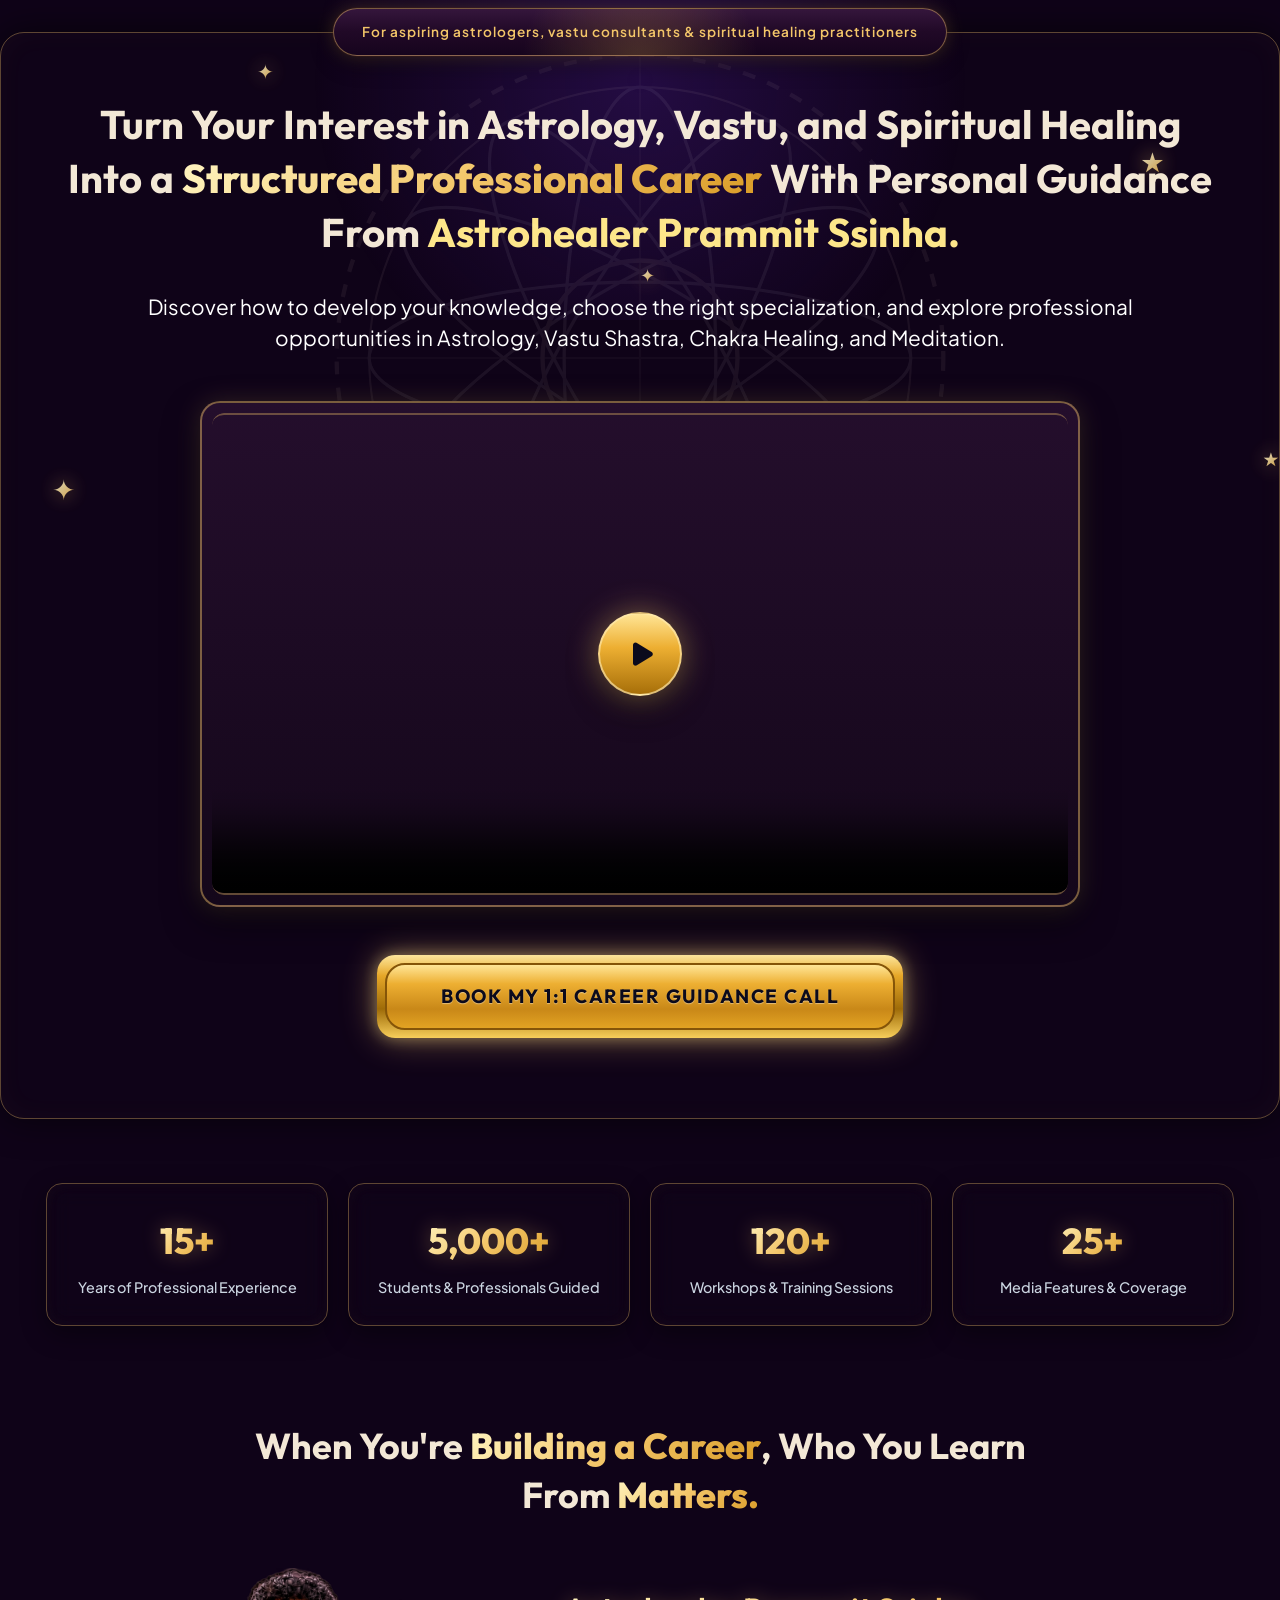
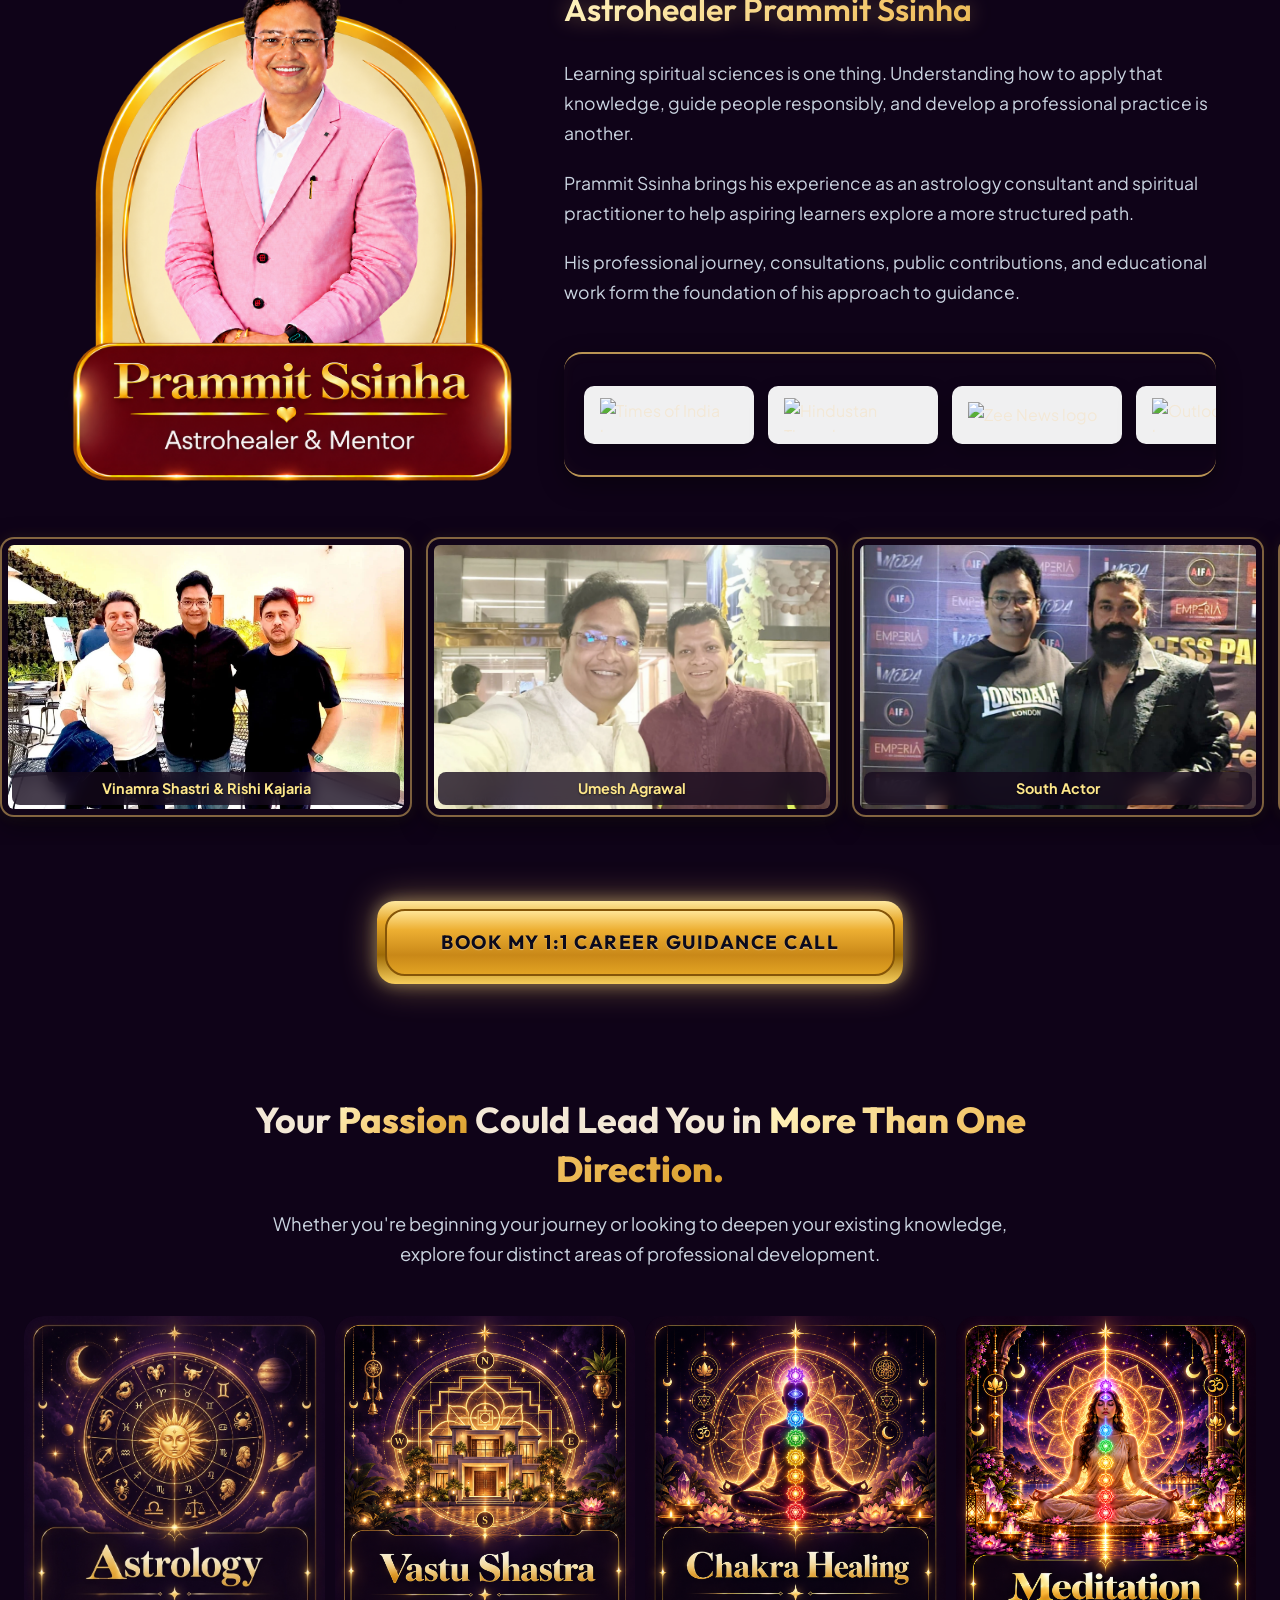
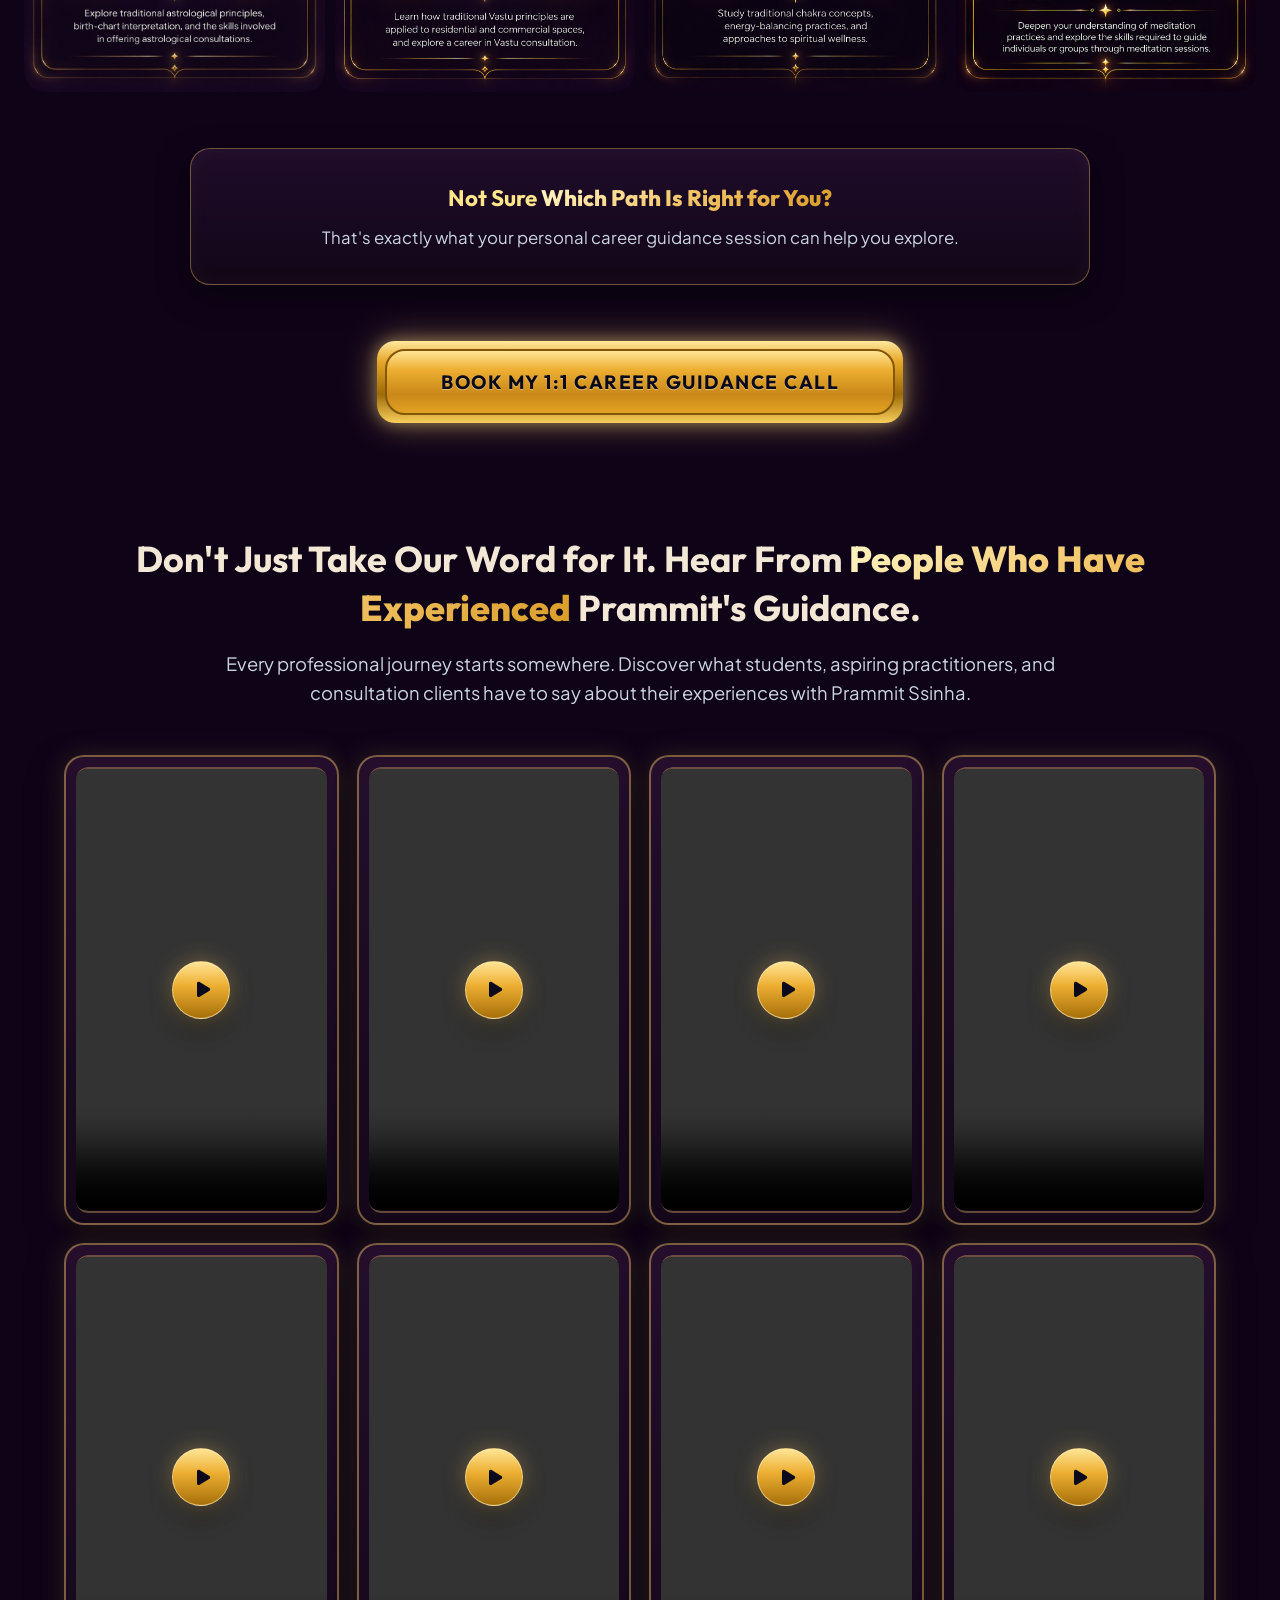
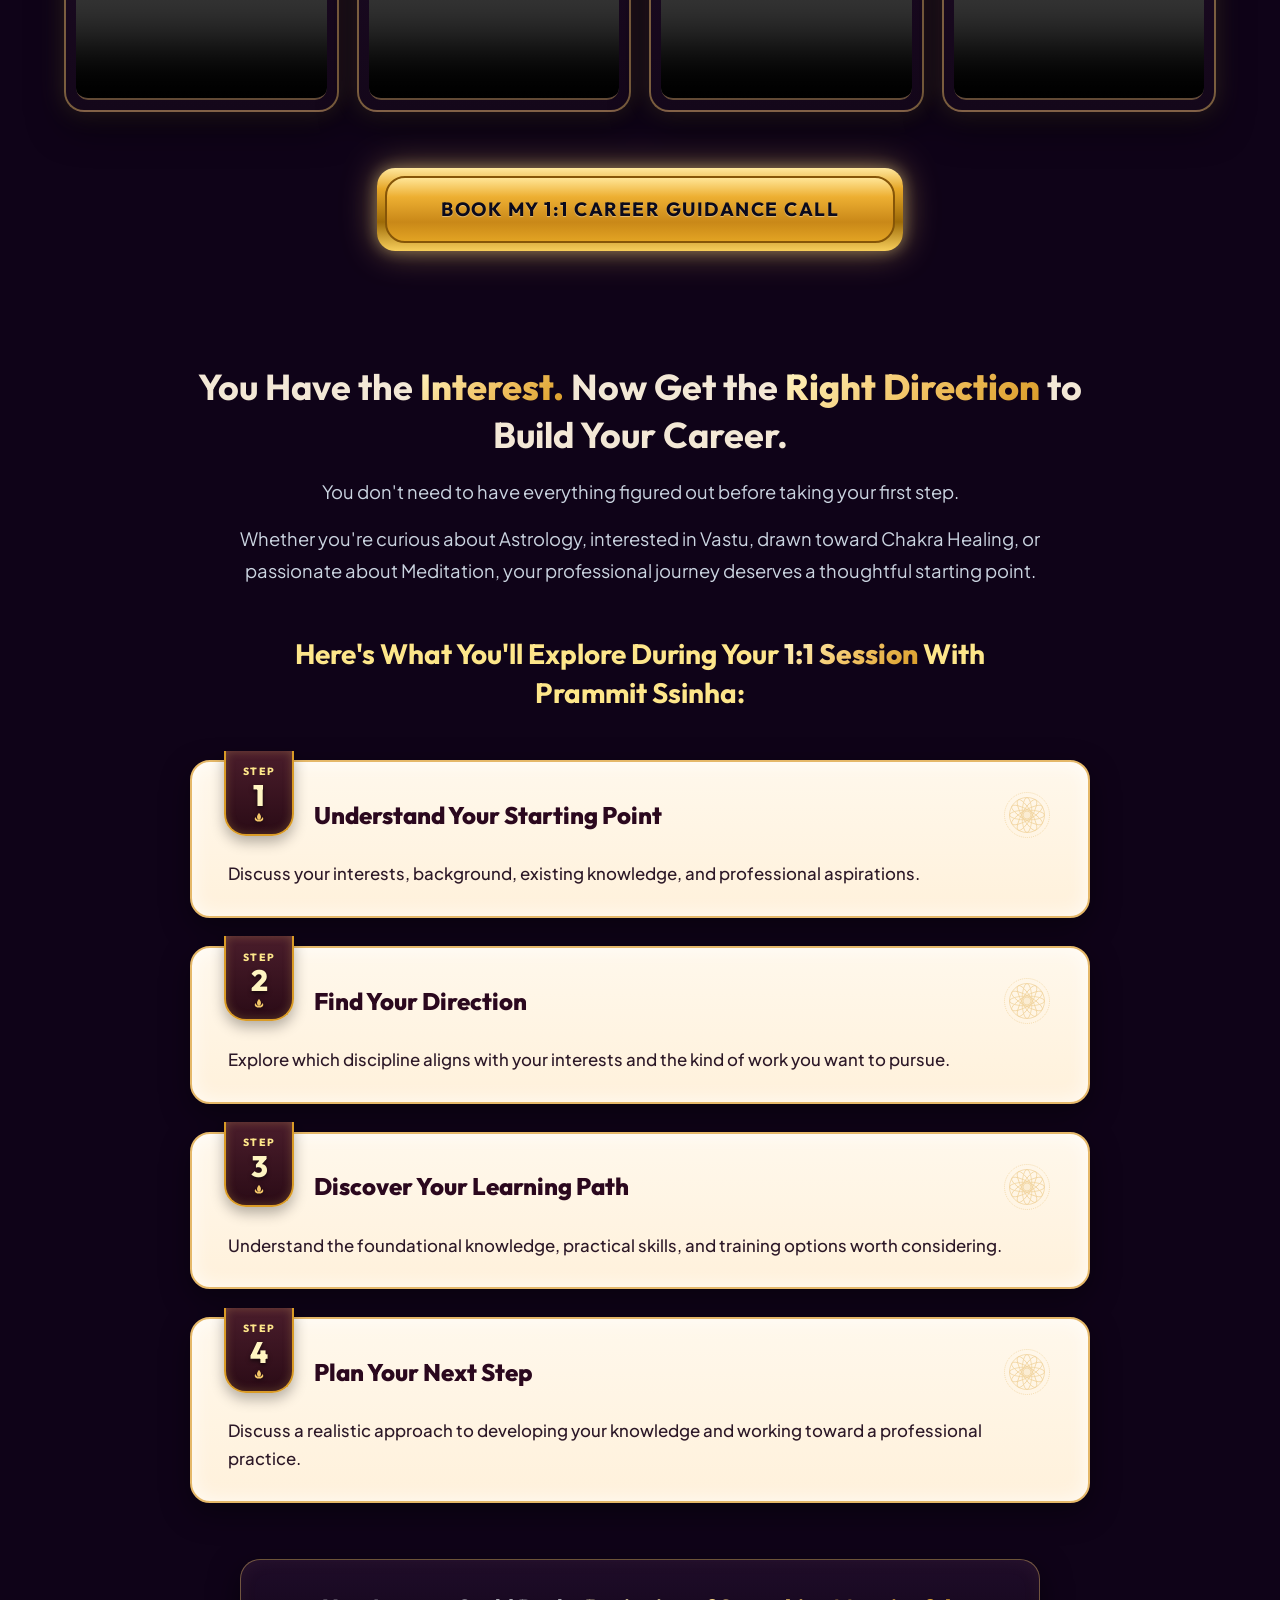
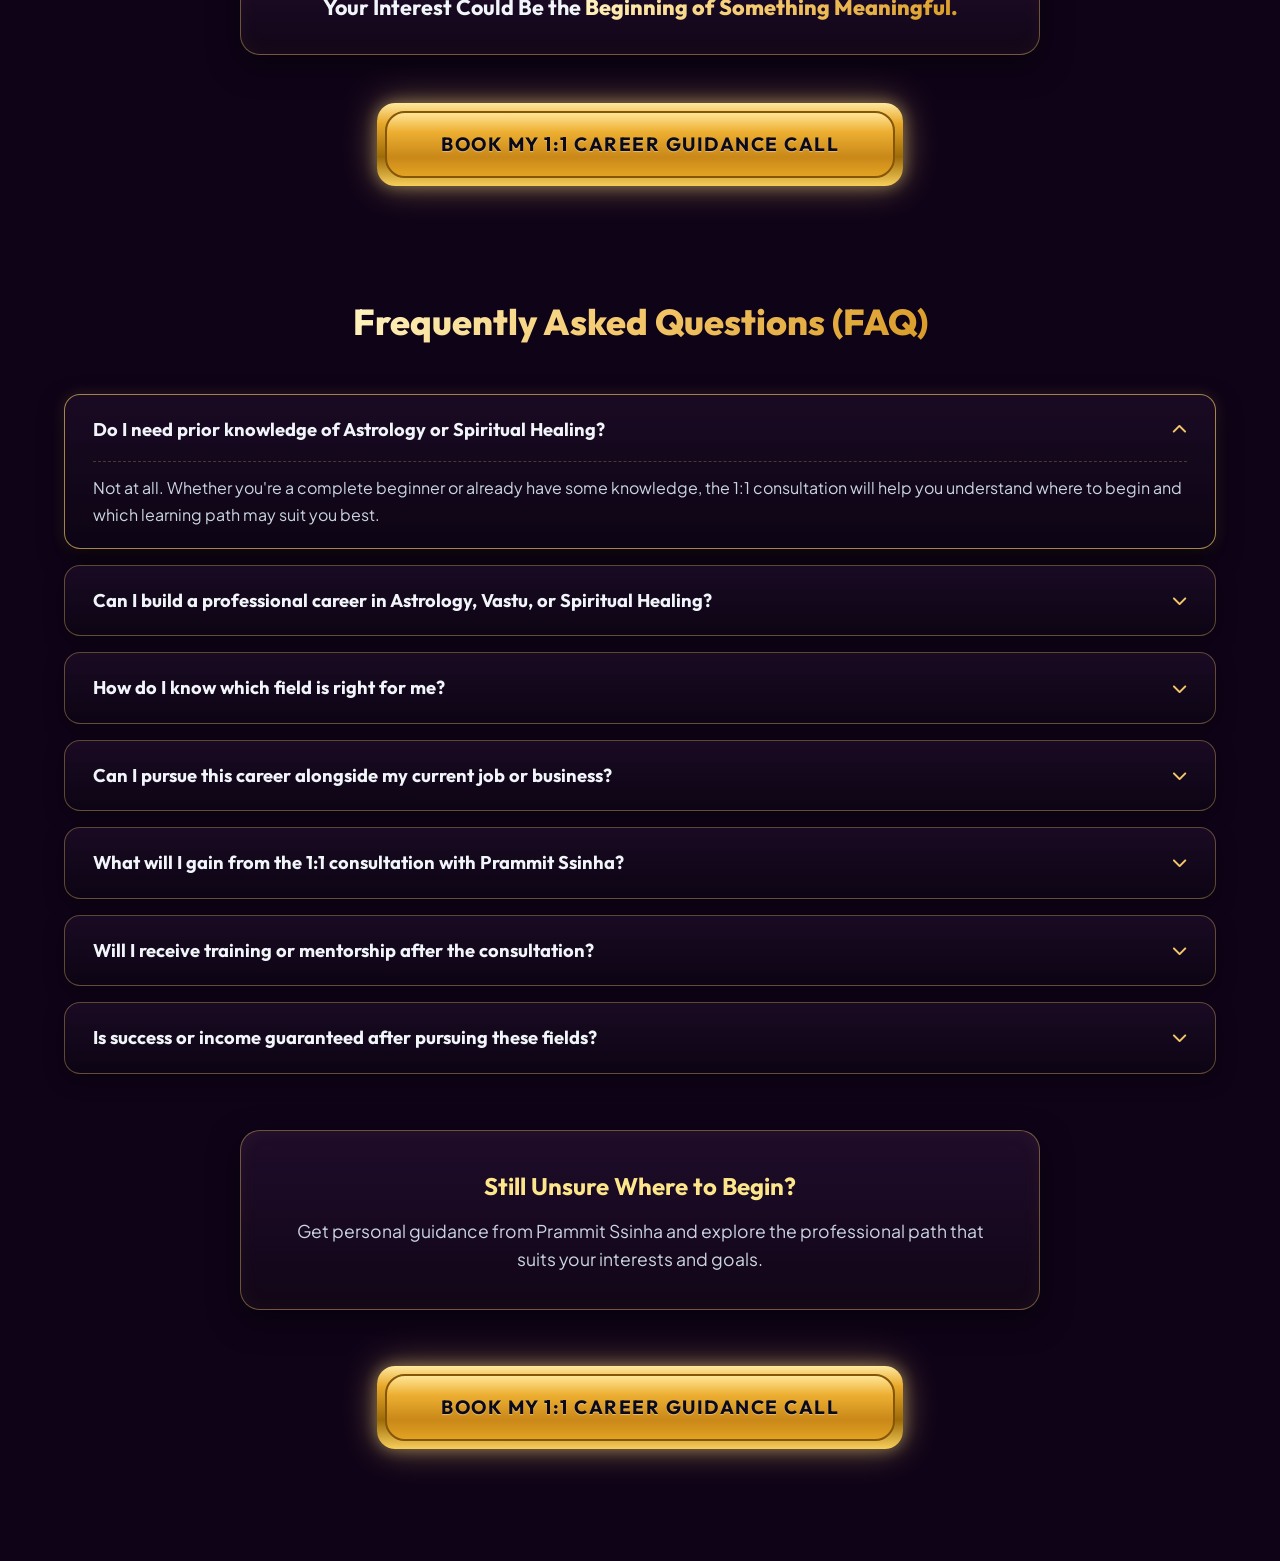
==== index.html @ d64d2291 "Update Facebook Pixel ID in index.html" ====
<!DOCTYPE html>
<html lang="en">
<head>
    <meta charset="UTF-8">
    <meta name="viewport" content="width=device-width, initial-scale=1.0">
    <title>Astrohealer Prammit Ssinha | Hero</title>
    
    <!-- Google Fonts -->
    <link rel="preconnect" href="https://fonts.googleapis.com">
    <link rel="preconnect" href="https://fonts.gstatic.com" crossorigin>
    <link href="https://fonts.googleapis.com/css2?family=Cinzel:wght@700;800;900&family=Outfit:wght@500;600;700;800&family=Plus+Jakarta+Sans:wght@300;400;500;600;700&display=swap" rel="stylesheet">
    
    <!-- FontAwesome Icons -->
    <link rel="stylesheet" href="https://cdnjs.cloudflare.com/ajax/libs/font-awesome/6.4.0/css/all.min.css">
    
    <!-- Custom CSS -->
    <link rel="stylesheet" href="style.css">

    <!-- Meta Pixel Code -->
    <script>
        !function(f,b,e,v,n,t,s)
        {if(f.fbq)return;n=f.fbq=function(){n.callMethod?
        n.callMethod.apply(n,arguments):n.queue.push(arguments)};
        if(!f._fbq)f._fbq=n;n.push=n;n.loaded=!0;n.version='2.0';
        n.queue=[];t=b.createElement(e);t.async=!0;
        t.src=v;s=b.getElementsByTagName(e)[0];
        s.parentNode.insertBefore(t,s)}(window, document,'script',
        'https://connect.facebook.net/en_US/fbevents.js');
        fbq('init', '2854123294974542');
        fbq('track', 'PageView');
    </script>
    <noscript><img height="1" width="1" style="display:none"
    src="https://www.facebook.com/tr?id=2854123294974542&ev=PageView&noscript=1"
    /></noscript>
    <!-- End Meta Pixel Code -->
</head>
<body>

    <!-- Ambient Background Glow -->
    <div class="ambient-glow"></div>

    <!-- MAIN CONTENT AREA -->
    <main class="main-content">

        <!-- SECTION 1 — HERO -->
        <section class="hero-section">
            
            <div class="wishful-chakra-bg"></div>
            <div class="sparkle sp-1">✦</div>
            <div class="sparkle sp-2">★</div>
            <div class="sparkle sp-3">✦</div>
       
            <div class="sparkle sp-5">✦</div>
            <div class="sparkle sp-6">★</div>

            <!-- Target Audience Header -->
            <p class="target-badge">
                For aspiring astrologers, vastu consultants & spiritual healing practitioners
            </p>

            <!-- Main Headline -->
            <h1 class="main-headline">
                Turn Your Interest in Astrology, Vastu, and Spiritual Healing Into a <span class="highlight-gold">Structured Professional Career</span> With Personal Guidance From <span class="highlight-mentor-bg">Astrohealer Prammit Ssinha.</span>
            </h1>

            <!-- Description -->
            <p class="hero-description">
                Discover how to develop your knowledge, choose the right specialization, and explore professional opportunities in Astrology, Vastu Shastra, Chakra Healing, and Meditation.
            </p>

            <!-- VSL Video -->
            <div class="vsl-container">
                <div class="vsl-card">
                    <div class="vsl-iframe-wrapper">
                        <video class="vsl-iframe" src="https://video.gumlet.io/6accb1b09fa058877e8c9e89/6accbf399fa058877e8d03ad/main.mp4" poster="https://video.gumlet.io/6accb1b09fa058877e8c9e89/6accbf399fa058877e8d03ad/thumbnail-1-0.png" title="Astrohealer Prammit Ssinha - Career Guidance VSL" controls playsinline preload="metadata"></video>
                        <button class="vsl-overlay-play" type="button" aria-label="Play video">
                            <i class="fa-solid fa-play" aria-hidden="true"></i>
                        </button>
                    </div>
                </div>
            </div>

            <!-- CTA -->
            <div class="cta-wrapper">
                <a href="https://cal.hashboard.in/r/astrohealerprammit/1-1-call-with-prammit" class="cta-button">
                   
                    <div class="cta-inner">
                        <span class="cta-text">BOOK MY 1:1 CAREER GUIDANCE CALL</span>
                    </div>
                </a>
            </div>

          

        </section>

        <!-- Credibility Strip -->
        <div class="credibility-strip">
            <div class="credibility-grid">
                <div class="credibility-card">
                    <p class="credibility-number">15+</p>
                    <p class="credibility-text">Years of Professional Experience</p>
                </div>
                <div class="credibility-card">
                    <p class="credibility-number">5,000+</p>
                    <p class="credibility-text">Students & Professionals Guided</p>
                </div>
                <div class="credibility-card">
                    <p class="credibility-number">120+</p>
                    <p class="credibility-text">Workshops & Training Sessions</p>
                </div>
                <div class="credibility-card">
                    <p class="credibility-number">25+</p>
                    <p class="credibility-text">Media Features & Coverage</p>
                </div>
            </div>
        </div>

        <!-- SECTION 2 — WHY LEARN FROM PRAMMIT SINHA? -->
        <section class="section-two">
            
            <!-- Main Headline -->
            <h2 class="section-headline">
                When You're <span class="highlight-gold">Building a Career</span>, Who You Learn From <span class="highlight-gold">Matters.</span>
            </h2>

            <!-- Profile Image & Intro Split Layout -->
            <div class="profile-split-container">
                <div class="profile-img-col">
                    <img src="coach.png" alt="Astrohealer Prammit Ssinha" class="profile-img">
                </div>
                <div class="profile-text-col">
                    <!-- Subheadline -->
                    <h3 class="section-subheadline">
                        Astrohealer Prammit Ssinha
                    </h3>

                    <!-- Introductory Paragraphs -->
                    <div class="intro-content">
                        <p>Learning spiritual sciences is one thing. Understanding how to apply that knowledge, guide people responsibly, and develop a professional practice is another.</p>
                        <p>Prammit Ssinha brings his experience as an astrology consultant and spiritual practitioner to help aspiring learners explore a more structured path.</p>
                        <p>His professional journey, consultations, public contributions, and educational work form the foundation of his approach to guidance.</p>
                    </div>

                    <!-- Logo Marquee Box Below Intro Content -->
                    <div class="logo-marquee-container">
                        <div class="logo-marquee-track">
                            <span class="marquee-item">
                                <img src="https://commons.wikimedia.org/wiki/Special:FilePath/The%20times%20of%20india.svg" alt="Times of India logo" class="marquee-logo">
                            </span>
                            <span class="marquee-item">
                                <img src="https://commons.wikimedia.org/wiki/Special:FilePath/Hindustan%20Times%20logo.svg" alt="Hindustan Times logo" class="marquee-logo">
                            </span>
                            <span class="marquee-item">
                                <img src="https://commons.wikimedia.org/wiki/Special:FilePath/Zee%20News%202025.svg" alt="Zee News logo" class="marquee-logo">
                            </span>
                            <span class="marquee-item">
                                <img src="https://img-2.outlookindia.com/outlookindia/outlook-img/outlook.webp" alt="Outlook India logo" class="marquee-logo">
                            </span>
                            <span class="marquee-item">
                                <img src="https://commons.wikimedia.org/wiki/Special:FilePath/The%20Hindu%20logo.svg" alt="The Hindu logo" class="marquee-logo">
                            </span>
                            <span class="marquee-item">
                                <img src="https://commons.wikimedia.org/wiki/Special:FilePath/The%20Indian%20Express%20logo.svg" alt="The Indian Express logo" class="marquee-logo">
                            </span>
                            <!-- Duplicated for seamless loop -->
                            <span class="marquee-item">
                                <img src="https://commons.wikimedia.org/wiki/Special:FilePath/The%20times%20of%20india.svg" alt="Times of India logo" class="marquee-logo">
                            </span>
                            <span class="marquee-item">
                                <img src="https://commons.wikimedia.org/wiki/Special:FilePath/Hindustan%20Times%20logo.svg" alt="Hindustan Times logo" class="marquee-logo">
                            </span>
                            <span class="marquee-item">
                                <img src="https://commons.wikimedia.org/wiki/Special:FilePath/Zee%20News%202025.svg" alt="Zee News logo" class="marquee-logo">
                            </span>
                            <span class="marquee-item">
                                <img src="https://img-2.outlookindia.com/outlookindia/outlook-img/outlook.webp" alt="Outlook India logo" class="marquee-logo">
                            </span>
                            <span class="marquee-item">
                                <img src="https://commons.wikimedia.org/wiki/Special:FilePath/The%20Hindu%20logo.svg" alt="The Hindu logo" class="marquee-logo">
                            </span>
                            <span class="marquee-item">
                                <img src="https://commons.wikimedia.org/wiki/Special:FilePath/The%20Indian%20Express%20logo.svg" alt="The Indian Express logo" class="marquee-logo">
                            </span>
                        </div>
                    </div>
                </div>
            </div>

            <!-- Full Width Image Marquee Below Profile Split Container -->
            <div class="media-image-marquee-container">
                <div class="media-image-marquee-track">
                    <figure class="marquee-testimonial-card">
                        <img src="testimonial/vinamrashastriandrishikajaria.webp" alt="Vinamra Shastri and Rishi Kajaria testimonial" class="marquee-media-img">
                        <figcaption>Vinamra Shastri &amp; Rishi Kajaria</figcaption>
                    </figure>
                    <figure class="marquee-testimonial-card">
                        <img src="testimonial/umeshagrawal%28haldiram%29.webp" alt="Umesh Agrawal testimonial" class="marquee-media-img">
                        <figcaption>Umesh Agrawal</figcaption>
                    </figure>
                    <figure class="marquee-testimonial-card">
                        <img src="testimonial/southactor.webp" alt="South actor testimonial" class="marquee-media-img">
                        <figcaption>South Actor</figcaption>
                    </figure>
                    <figure class="marquee-testimonial-card">
                        <img src="testimonial/sanjeevkumarbijli%28pvrowner%29.webp" alt="Sanjeev Kumar Bijli testimonial" class="marquee-media-img">
                        <figcaption>Sanjeev Kumar Bijli</figcaption>
                    </figure>
                    <figure class="marquee-testimonial-card">
                        <img src="testimonial/rubaljain%28safeexpresslogistics%29.webp" alt="Rubal Jain testimonial" class="marquee-media-img">
                        <figcaption>Rubal Jain</figcaption>
                    </figure>
                    <figure class="marquee-testimonial-card">
                        <img src="testimonial/rahulsharma%28micromax%29.webp" alt="Rahul Sharma testimonial" class="marquee-media-img">
                        <figcaption>Rahul Sharma</figcaption>
                    </figure>
                    <figure class="marquee-testimonial-card">
                        <img src="testimonial/mohitdubey%28carwale%29.webp" alt="Mohit Dubey testimonial" class="marquee-media-img">
                        <figcaption>Mohit Dubey</figcaption>
                    </figure>
                    <figure class="marquee-testimonial-card">
                        <img src="testimonial/krishnabharadwaj.webp" alt="Krishna Bharadwaj testimonial" class="marquee-media-img">
                        <figcaption>Krishna Bharadwaj</figcaption>
                    </figure>
                    <figure class="marquee-testimonial-card">
                        <img src="testimonial/khesarilaalyadav.webp" alt="Khesari Laal Yadav testimonial" class="marquee-media-img">
                        <figcaption>Khesari Laal Yadav</figcaption>
                    </figure>
                    <figure class="marquee-testimonial-card">
                        <img src="testimonial/ipskiranbedi.webp" alt="IPS Kiran Bedi testimonial" class="marquee-media-img">
                        <figcaption>IPS Kiran Bedi</figcaption>
                    </figure>
                    <figure class="marquee-testimonial-card">
                        <img src="testimonial/ifsdeepakbohra.webp" alt="IFS Deepak Bohra testimonial" class="marquee-media-img">
                        <figcaption>IFS Deepak Bohra</figcaption>
                    </figure>

                    <!-- Duplicated for seamless infinite loop -->
                    <figure class="marquee-testimonial-card">
                        <img src="testimonial/vinamrashastriandrishikajaria.webp" alt="Vinamra Shastri and Rishi Kajaria testimonial" class="marquee-media-img">
                        <figcaption>Vinamra Shastri &amp; Rishi Kajaria</figcaption>
                    </figure>
                    <figure class="marquee-testimonial-card">
                        <img src="testimonial/umeshagrawal%28haldiram%29.webp" alt="Umesh Agrawal testimonial" class="marquee-media-img">
                        <figcaption>Umesh Agrawal</figcaption>
                    </figure>
                    <figure class="marquee-testimonial-card">
                        <img src="testimonial/southactor.webp" alt="South actor testimonial" class="marquee-media-img">
                        <figcaption>South Actor</figcaption>
                    </figure>
                    <figure class="marquee-testimonial-card">
                        <img src="testimonial/sanjeevkumarbijli%28pvrowner%29.webp" alt="Sanjeev Kumar Bijli testimonial" class="marquee-media-img">
                        <figcaption>Sanjeev Kumar Bijli</figcaption>
                    </figure>
                    <figure class="marquee-testimonial-card">
                        <img src="testimonial/rubaljain%28safeexpresslogistics%29.webp" alt="Rubal Jain testimonial" class="marquee-media-img">
                        <figcaption>Rubal Jain</figcaption>
                    </figure>
                    <figure class="marquee-testimonial-card">
                        <img src="testimonial/rahulsharma%28micromax%29.webp" alt="Rahul Sharma testimonial" class="marquee-media-img">
                        <figcaption>Rahul Sharma</figcaption>
                    </figure>
                    <figure class="marquee-testimonial-card">
                        <img src="testimonial/mohitdubey%28carwale%29.webp" alt="Mohit Dubey testimonial" class="marquee-media-img">
                        <figcaption>Mohit Dubey</figcaption>
                    </figure>
                    <figure class="marquee-testimonial-card">
                        <img src="testimonial/krishnabharadwaj.webp" alt="Krishna Bharadwaj testimonial" class="marquee-media-img">
                        <figcaption>Krishna Bharadwaj</figcaption>
                    </figure>
                    <figure class="marquee-testimonial-card">
                        <img src="testimonial/khesarilaalyadav.webp" alt="Khesari Laal Yadav testimonial" class="marquee-media-img">
                        <figcaption>Khesari Laal Yadav</figcaption>
                    </figure>
                    <figure class="marquee-testimonial-card">
                        <img src="testimonial/ipskiranbedi.webp" alt="IPS Kiran Bedi testimonial" class="marquee-media-img">
                        <figcaption>IPS Kiran Bedi</figcaption>
                    </figure>
                    <figure class="marquee-testimonial-card">
                        <img src="testimonial/ifsdeepakbohra.webp" alt="IFS Deepak Bohra testimonial" class="marquee-media-img">
                        <figcaption>IFS Deepak Bohra</figcaption>
                    </figure>
                </div>
            </div>

            <!-- Section 2 CTA -->
            <div class="cta-wrapper section-two-cta">
                <a href="https://cal.hashboard.in/r/astrohealerprammit/1-1-call-with-prammit" class="cta-button">
                    <div class="cta-inner">
                        <span class="cta-text">BOOK MY 1:1 CAREER GUIDANCE CALL</span>
                    </div>
                </a>
            </div>

        </section>

        <!-- SECTION 3 — FOUR AREAS OF PROFESSIONAL DEVELOPMENT -->
        <section class="section-three">
            
            <!-- Headline -->
            <h2 class="section-headline">
                Your <span class="highlight-gold">Passion</span> Could Lead You in <span class="highlight-gold">More Than One Direction.</span>
            </h2>

            <!-- Subheadline / Description -->
            <p class="section-three-desc">
                Whether you're beginning your journey or looking to deepen your existing knowledge, explore four distinct areas of professional development.
            </p>

            <!-- 4 Specialization Cards Grid -->
            <div class="specialization-grid">
                
                <!-- Card 01 - Astrology -->
                <div class="specialization-card-img-wrapper">
                    <img src="astrology.jpg" alt="Astrology - Explore traditional astrological principles" class="specialization-card-img">
                </div>

                <!-- Card 02 - Vastu Shastra -->
                <div class="specialization-card-img-wrapper">
                    <img src="vastu.png" alt="Vastu Shastra - Apply traditional Vastu principles" class="specialization-card-img">
                </div>

                <!-- Card 03 - Chakra Healing -->
                <div class="specialization-card-img-wrapper">
                    <img src="chakra.png" alt="Chakra Healing - Study traditional chakra concepts" class="specialization-card-img">
                </div>

                <!-- Card 04 - Meditation -->
                <div class="specialization-card-img-wrapper">
                    <img src="meditation.png" alt="Meditation - Deepen understanding of meditation practices" class="specialization-card-img">
                </div>

            </div>

            <!-- Guidance Path Box -->
            <div class="guidance-box">
                <h4 class="guidance-title">Not Sure <span class="highlight-gold">Which Path Is Right for You?</span></h4>
                <p class="guidance-text">That's exactly what your personal career guidance session can help you explore.</p>
            </div>

            <!-- Section 3 CTA -->
            <div class="cta-wrapper section-three-cta">
                <a href="https://cal.hashboard.in/r/astrohealerprammit/1-1-call-with-prammit" class="cta-button">
                    <div class="cta-inner">
                        <span class="cta-text">BOOK MY 1:1 CAREER GUIDANCE CALL</span>
                    </div>
                </a>
            </div>

        </section>

        <!-- SECTION 4 — TESTIMONIALS & SUCCESS STORIES -->
        <section class="section-four">
            
            <!-- Headline -->
            <h2 class="section-headline">
                Don't Just Take Our Word for It. Hear From <span class="highlight-gold">People Who Have Experienced</span> Prammit's Guidance.
            </h2>

            <!-- Subheadline / Description -->
            <p class="section-four-desc">
                Every professional journey starts somewhere. Discover what students, aspiring practitioners, and consultation clients have to say about their experiences with Prammit Ssinha.
            </p>

            <!-- Video Testimonials Grid -->
            <div class="featured-testimonial-block">
                <div class="featured-video-grid">
                    
                    <!-- Video Card 1 -->
                    <div class="featured-video-card">
                        <div class="vsl-iframe-wrapper testimonial-video-wrapper">
                            <video class="vsl-iframe testimonial-video" src="https://video.gumlet.io/6accb1b09fa058877e8c9e89/6accc4fda1a78b0674da4086/main.mp4" title="Student Video Testimonial 1" controls playsinline preload="metadata"></video>
                            <button class="testimonial-overlay-play" type="button" aria-label="Play testimonial video">
                                <i class="fa-solid fa-play" aria-hidden="true"></i>
                            </button>
                        </div>
                    </div>

                    <!-- Video Card 2 -->
                    <div class="featured-video-card">
                        <div class="vsl-iframe-wrapper testimonial-video-wrapper">
                            <video class="vsl-iframe testimonial-video" src="https://video.gumlet.io/6accb1b09fa058877e8c9e89/6accc474641a9ee796c5b690/main.mp4" title="Student Video Testimonial 2" controls playsinline preload="metadata"></video>
                            <button class="testimonial-overlay-play" type="button" aria-label="Play testimonial video">
                                <i class="fa-solid fa-play" aria-hidden="true"></i>
                            </button>
                        </div>
                    </div>

                    <!-- Video Card 3 -->
                    <div class="featured-video-card">
                        <div class="vsl-iframe-wrapper testimonial-video-wrapper">
                            <video class="vsl-iframe testimonial-video" src="https://video.gumlet.io/6accb1b09fa058877e8c9e89/6accc424a1a78b0674da3821/main.mp4" title="Student Video Testimonial 3" controls playsinline preload="metadata"></video>
                            <button class="testimonial-overlay-play" type="button" aria-label="Play testimonial video">
                                <i class="fa-solid fa-play" aria-hidden="true"></i>
                            </button>
                        </div>
                    </div>

                    <!-- Video Card 4 -->
                    <div class="featured-video-card">
                        <div class="vsl-iframe-wrapper testimonial-video-wrapper">
                            <video class="vsl-iframe testimonial-video" src="https://video.gumlet.io/6accb1b09fa058877e8c9e89/6accc656a1a78b0674da49dd/main.mp4" title="Student Video Testimonial 4" controls playsinline preload="metadata"></video>
                            <button class="testimonial-overlay-play" type="button" aria-label="Play testimonial video">
                                <i class="fa-solid fa-play" aria-hidden="true"></i>
                            </button>
                        </div>
                    </div>

                    <!-- Video Card 5 -->
                    <div class="featured-video-card">
                        <div class="vsl-iframe-wrapper testimonial-video-wrapper">
                            <video class="vsl-iframe testimonial-video" src="https://video.gumlet.io/6accb1b09fa058877e8c9e89/6accc3dea1a78b0674da34b2/main.mp4" title="Student Video Testimonial 5" controls playsinline preload="metadata"></video>
                            <button class="testimonial-overlay-play" type="button" aria-label="Play testimonial video">
                                <i class="fa-solid fa-play" aria-hidden="true"></i>
                            </button>
                        </div>
                    </div>

                    <!-- Video Card 6 -->
                    <div class="featured-video-card">
                        <div class="vsl-iframe-wrapper testimonial-video-wrapper">
                            <video class="vsl-iframe testimonial-video" src="https://video.gumlet.io/6accb1b09fa058877e8c9e89/6accc27ca1a78b0674da2a3f/main.mp4" title="Student Video Testimonial 6" controls playsinline preload="metadata"></video>
                            <button class="testimonial-overlay-play" type="button" aria-label="Play testimonial video">
                                <i class="fa-solid fa-play" aria-hidden="true"></i>
                            </button>
                        </div>
                    </div>

                    <!-- Video Card 7 -->
                    <div class="featured-video-card">
                        <div class="vsl-iframe-wrapper testimonial-video-wrapper">
                            <video class="vsl-iframe testimonial-video" src="https://video.gumlet.io/6accb1b09fa058877e8c9e89/6accc260a1a78b0674da29f1/main.mp4" title="Student Video Testimonial 7" controls playsinline preload="metadata"></video>
                            <button class="testimonial-overlay-play" type="button" aria-label="Play testimonial video">
                                <i class="fa-solid fa-play" aria-hidden="true"></i>
                            </button>
                        </div>
                    </div>

                    <!-- Video Card 8 -->
                    <div class="featured-video-card">
                        <div class="vsl-iframe-wrapper testimonial-video-wrapper">
                            <video class="vsl-iframe testimonial-video" src="https://video.gumlet.io/6accb1b09fa058877e8c9e89/6accc202641a9ee796c5a212/main.mp4" title="Student Video Testimonial 8" controls playsinline preload="metadata"></video>
                            <button class="testimonial-overlay-play" type="button" aria-label="Play testimonial video">
                                <i class="fa-solid fa-play" aria-hidden="true"></i>
                            </button>
                        </div>
                    </div>

                </div>
            </div>

            <!-- Section 4 CTA -->
            <div class="cta-wrapper section-four-cta">
                <a href="https://cal.hashboard.in/r/astrohealerprammit/1-1-call-with-prammit" class="cta-button">
                    <div class="cta-inner">
                        <span class="cta-text">BOOK MY 1:1 CAREER GUIDANCE CALL</span>
                    </div>
                </a>
            </div>

        </section>

        <!-- SECTION 5 — WHAT YOU'LL EXPLORE IN YOUR 1:1 SESSION -->
        <section class="section-five">
            
            <!-- Main Headline -->
            <h2 class="section-headline">
                You Have the <span class="highlight-gold">Interest.</span> Now Get the <span class="highlight-gold">Right Direction</span> to Build Your Career.
            </h2>

            <!-- Intro Paragraphs -->
            <div class="section-five-intro">
                <p>You don't need to have everything figured out before taking your first step.</p>
                <p>Whether you're curious about Astrology, interested in Vastu, drawn toward Chakra Healing, or passionate about Meditation, your professional journey deserves a thoughtful starting point.</p>
            </div>

            <!-- Explore Subhead -->
            <h3 class="explore-box-title">
                Here's What You'll Explore During Your <span class="highlight-gold">1:1 Session</span> With Prammit Ssinha:
            </h3>

            <!-- 4 Value Points Stack (Matching Uploaded Image Layout) -->
            <div class="explore-points-stack">
                
                <!-- Card 01 -->
                <div class="cream-gold-card">
                    <div class="cream-card-header">
                        <div class="shield-badge">
                            <span class="badge-label">STEP</span>
                            <span class="badge-number">1</span>
                            <svg class="shield-lotus" viewBox="0 0 24 24" width="20" height="12">
                                <path fill="#F3C669" d="M12 2C12 2 8 6 8 10C8 13 10 15 12 16C14 15 16 13 16 10C16 6 12 2 12 2ZM12 16C9 16 5 13 5 10C3 12 3 15 5 17C7 19 10 19 12 19C14 19 17 19 19 17C21 15 21 12 19 10C19 13 15 16 12 16Z"/>
                            </svg>
                        </div>
                        <h4 class="cream-card-title">Understand Your Starting Point</h4>
                        <div class="mandala-watermark">
                            <svg viewBox="0 0 100 100" width="50" height="50">
                                <g fill="none" stroke="#D99B26" stroke-width="1.5" opacity="0.45">
                                    <circle cx="50" cy="50" r="45" stroke-dasharray="2 2"/>
                                    <circle cx="50" cy="50" r="35"/>
                                    <ellipse cx="50" cy="50" rx="35" ry="10" transform="rotate(0 50 50)"/>
                                    <ellipse cx="50" cy="50" rx="35" ry="10" transform="rotate(30 50 50)"/>
                                    <ellipse cx="50" cy="50" rx="35" ry="10" transform="rotate(60 50 50)"/>
                                    <ellipse cx="50" cy="50" rx="35" ry="10" transform="rotate(90 50 50)"/>
                                    <ellipse cx="50" cy="50" rx="35" ry="10" transform="rotate(120 50 50)"/>
                                    <ellipse cx="50" cy="50" rx="35" ry="10" transform="rotate(150 50 50)"/>
                                    <circle cx="50" cy="50" r="8" fill="rgba(217, 155, 38, 0.25)"/>
                                </g>
                            </svg>
                        </div>
                    </div>
                    <p class="cream-card-desc">Discuss your interests, background, existing knowledge, and professional aspirations.</p>
                </div>

                <!-- Card 02 -->
                <div class="cream-gold-card">
                    <div class="cream-card-header">
                        <div class="shield-badge">
                            <span class="badge-label">STEP</span>
                            <span class="badge-number">2</span>
                            <svg class="shield-lotus" viewBox="0 0 24 24" width="20" height="12">
                                <path fill="#F3C669" d="M12 2C12 2 8 6 8 10C8 13 10 15 12 16C14 15 16 13 16 10C16 6 12 2 12 2ZM12 16C9 16 5 13 5 10C3 12 3 15 5 17C7 19 10 19 12 19C14 19 17 19 19 17C21 15 21 12 19 10C19 13 15 16 12 16Z"/>
                            </svg>
                        </div>
                        <h4 class="cream-card-title">Find Your Direction</h4>
                        <div class="mandala-watermark">
                            <svg viewBox="0 0 100 100" width="50" height="50">
                                <g fill="none" stroke="#D99B26" stroke-width="1.5" opacity="0.45">
                                    <circle cx="50" cy="50" r="45" stroke-dasharray="2 2"/>
                                    <circle cx="50" cy="50" r="35"/>
                                    <ellipse cx="50" cy="50" rx="35" ry="10" transform="rotate(0 50 50)"/>
                                    <ellipse cx="50" cy="50" rx="35" ry="10" transform="rotate(30 50 50)"/>
                                    <ellipse cx="50" cy="50" rx="35" ry="10" transform="rotate(60 50 50)"/>
                                    <ellipse cx="50" cy="50" rx="35" ry="10" transform="rotate(90 50 50)"/>
                                    <ellipse cx="50" cy="50" rx="35" ry="10" transform="rotate(120 50 50)"/>
                                    <ellipse cx="50" cy="50" rx="35" ry="10" transform="rotate(150 50 50)"/>
                                    <circle cx="50" cy="50" r="8" fill="rgba(217, 155, 38, 0.25)"/>
                                </g>
                            </svg>
                        </div>
                    </div>
                    <p class="cream-card-desc">Explore which discipline aligns with your interests and the kind of work you want to pursue.</p>
                </div>

                <!-- Card 03 -->
                <div class="cream-gold-card">
                    <div class="cream-card-header">
                        <div class="shield-badge">
                            <span class="badge-label">STEP</span>
                            <span class="badge-number">3</span>
                            <svg class="shield-lotus" viewBox="0 0 24 24" width="20" height="12">
                                <path fill="#F3C669" d="M12 2C12 2 8 6 8 10C8 13 10 15 12 16C14 15 16 13 16 10C16 6 12 2 12 2ZM12 16C9 16 5 13 5 10C3 12 3 15 5 17C7 19 10 19 12 19C14 19 17 19 19 17C21 15 21 12 19 10C19 13 15 16 12 16Z"/>
                            </svg>
                        </div>
                        <h4 class="cream-card-title">Discover Your Learning Path</h4>
                        <div class="mandala-watermark">
                            <svg viewBox="0 0 100 100" width="50" height="50">
                                <g fill="none" stroke="#D99B26" stroke-width="1.5" opacity="0.45">
                                    <circle cx="50" cy="50" r="45" stroke-dasharray="2 2"/>
                                    <circle cx="50" cy="50" r="35"/>
                                    <ellipse cx="50" cy="50" rx="35" ry="10" transform="rotate(0 50 50)"/>
                                    <ellipse cx="50" cy="50" rx="35" ry="10" transform="rotate(30 50 50)"/>
                                    <ellipse cx="50" cy="50" rx="35" ry="10" transform="rotate(60 50 50)"/>
                                    <ellipse cx="50" cy="50" rx="35" ry="10" transform="rotate(90 50 50)"/>
                                    <ellipse cx="50" cy="50" rx="35" ry="10" transform="rotate(120 50 50)"/>
                                    <ellipse cx="50" cy="50" rx="35" ry="10" transform="rotate(150 50 50)"/>
                                    <circle cx="50" cy="50" r="8" fill="rgba(217, 155, 38, 0.25)"/>
                                </g>
                            </svg>
                        </div>
                    </div>
                    <p class="cream-card-desc">Understand the foundational knowledge, practical skills, and training options worth considering.</p>
                </div>

                <!-- Card 04 -->
                <div class="cream-gold-card">
                    <div class="cream-card-header">
                        <div class="shield-badge">
                            <span class="badge-label">STEP</span>
                            <span class="badge-number">4</span>
                            <svg class="shield-lotus" viewBox="0 0 24 24" width="20" height="12">
                                <path fill="#F3C669" d="M12 2C12 2 8 6 8 10C8 13 10 15 12 16C14 15 16 13 16 10C16 6 12 2 12 2ZM12 16C9 16 5 13 5 10C3 12 3 15 5 17C7 19 10 19 12 19C14 19 17 19 19 17C21 15 21 12 19 10C19 13 15 16 12 16Z"/>
                            </svg>
                        </div>
                        <h4 class="cream-card-title">Plan Your Next Step</h4>
                        <div class="mandala-watermark">
                            <svg viewBox="0 0 100 100" width="50" height="50">
                                <g fill="none" stroke="#D99B26" stroke-width="1.5" opacity="0.45">
                                    <circle cx="50" cy="50" r="45" stroke-dasharray="2 2"/>
                                    <circle cx="50" cy="50" r="35"/>
                                    <ellipse cx="50" cy="50" rx="35" ry="10" transform="rotate(0 50 50)"/>
                                    <ellipse cx="50" cy="50" rx="35" ry="10" transform="rotate(30 50 50)"/>
                                    <ellipse cx="50" cy="50" rx="35" ry="10" transform="rotate(60 50 50)"/>
                                    <ellipse cx="50" cy="50" rx="35" ry="10" transform="rotate(90 50 50)"/>
                                    <ellipse cx="50" cy="50" rx="35" ry="10" transform="rotate(120 50 50)"/>
                                    <ellipse cx="50" cy="50" rx="35" ry="10" transform="rotate(150 50 50)"/>
                                    <circle cx="50" cy="50" r="8" fill="rgba(217, 155, 38, 0.25)"/>
                                </g>
                            </svg>
                        </div>
                    </div>
                    <p class="cream-card-desc">Discuss a realistic approach to developing your knowledge and working toward a professional practice.</p>
                </div>

            </div>

            <!-- Meaningful Beginning Callout Box -->
            <div class="meaningful-callout-box">
                <p class="meaningful-callout-text">
                    Your Interest Could Be the <span class="highlight-gold">Beginning of Something Meaningful.</span>
                </p>
            </div>

            <!-- Section 5 CTA -->
            <div class="cta-wrapper section-five-cta">
                <a href="https://cal.hashboard.in/r/astrohealerprammit/1-1-call-with-prammit" class="cta-button">
                    <div class="cta-inner">
                        <span class="cta-text">BOOK MY 1:1 CAREER GUIDANCE CALL</span>
                    </div>
                </a>
            </div>

        </section>

        <!-- SECTION 6 — FREQUENTLY ASKED QUESTIONS -->
        <section class="section-six">
            
            <!-- Headline -->
            <h2 class="section-headline">
                <span class="highlight-gold">Frequently Asked Questions (FAQ)</span> 
            </h2>

            <!-- FAQ Accordion List -->
            <div class="faq-container">
                
                <!-- FAQ 1 -->
                <details class="faq-item" open>
                    <summary class="faq-question">
                        <span>Do I need prior knowledge of Astrology or Spiritual Healing?</span>
                        <i class="fa-solid fa-chevron-down faq-icon"></i>
                    </summary>
                    <div class="faq-answer">
                        <p>Not at all. Whether you're a complete beginner or already have some knowledge, the 1:1 consultation will help you understand where to begin and which learning path may suit you best.</p>
                    </div>
                </details>

                <!-- FAQ 2 -->
                <details class="faq-item">
                    <summary class="faq-question">
                        <span>Can I build a professional career in Astrology, Vastu, or Spiritual Healing?</span>
                        <i class="fa-solid fa-chevron-down faq-icon"></i>
                    </summary>
                    <div class="faq-answer">
                        <p>Yes, these fields offer opportunities in independent consultations, teaching, workshops, and spiritual wellness services. Building a sustainable career requires proper training, practical experience, and consistent effort.</p>
                    </div>
                </details>

                <!-- FAQ 3 -->
                <details class="faq-item">
                    <summary class="faq-question">
                        <span>How do I know which field is right for me?</span>
                        <i class="fa-solid fa-chevron-down faq-icon"></i>
                    </summary>
                    <div class="faq-answer">
                        <p>During your consultation, Prammit Ssinha will discuss your interests, background, and goals to help you explore whether Astrology, Vastu Shastra, Chakra Healing, or Meditation aligns with your aspirations.</p>
                    </div>
                </details>

                <!-- FAQ 4 -->
                <details class="faq-item">
                    <summary class="faq-question">
                        <span>Can I pursue this career alongside my current job or business?</span>
                        <i class="fa-solid fa-chevron-down faq-icon"></i>
                    </summary>
                    <div class="faq-answer">
                        <p>You can explore learning and developing your skills while continuing your current profession. Your consultation can help you consider a realistic learning path based on your schedule and commitments.</p>
                    </div>
                </details>

                <!-- FAQ 5 -->
                <details class="faq-item">
                    <summary class="faq-question">
                        <span>What will I gain from the 1:1 consultation with Prammit Ssinha?</span>
                        <i class="fa-solid fa-chevron-down faq-icon"></i>
                    </summary>
                    <div class="faq-answer">
                        <p>You'll discuss your current knowledge, explore suitable specializations, understand the skills involved, and identify possible next steps toward developing a professional practice.</p>
                    </div>
                </details>

                <!-- FAQ 6 -->
                <details class="faq-item">
                    <summary class="faq-question">
                        <span>Will I receive training or mentorship after the consultation?</span>
                        <i class="fa-solid fa-chevron-down faq-icon"></i>
                    </summary>
                    <div class="faq-answer">
                        <p>The consultation is designed to help you identify an appropriate direction. You can also discuss available training or mentorship options with Prammit, depending on your learning goals.</p>
                    </div>
                </details>

                <!-- FAQ 7 -->
                <details class="faq-item">
                    <summary class="faq-question">
                        <span>Is success or income guaranteed after pursuing these fields?</span>
                        <i class="fa-solid fa-chevron-down faq-icon"></i>
                    </summary>
                    <div class="faq-answer">
                        <p>No. Professional outcomes depend on your skills, training, experience, effort, and market conditions. The goal is to help you explore a structured learning and career pathway, not promise guaranteed earnings.</p>
                    </div>
                </details>

            </div>

            <!-- Still Unsure Callout Box -->
            <div class="unsure-callout-box">
                <h3 class="unsure-callout-title">Still Unsure Where to Begin?</h3>
                <p class="unsure-callout-text">Get personal guidance from Prammit Ssinha and explore the professional path that suits your interests and goals.</p>
            </div>

            <!-- Section 6 CTA -->
            <div class="cta-wrapper section-six-cta">
                <a href="https://cal.hashboard.in/r/astrohealerprammit/1-1-call-with-prammit" class="cta-button">
                    <div class="cta-inner">
                        <span class="cta-text">BOOK MY 1:1 CAREER GUIDANCE CALL</span>
                    </div>
                </a>
            </div>

        </section>

    </main>

    <div class="mobile-sticky-cta" aria-label="Book career guidance call">
        <a href="https://cal.hashboard.in/r/astrohealerprammit/1-1-call-with-prammit" class="cta-button">
            <div class="cta-inner">
                <span class="cta-text">BOOK MY 1:1 CAREER GUIDANCE CALL</span>
            </div>
        </a>
    </div>

    <script src="script.js"></script>
</body>
</html>
---- style.css ----
/* Reset & Root Variables */
:root {
  --bg-dark: #070913;
  --bg-card: #0f1424;
  --color-gold: #f3c669;
  --color-gold-light: #fde68a;
  --color-gold-dark: #d99b26;
  --color-text-main: #f3e8d6;
  --color-text-muted: #94a3b8;
  --color-border: rgba(243, 198, 105, 0.2);
  --font-heading: "Outfit", sans-serif;
  --font-body: "Plus Jakarta Sans", sans-serif;
}

* {
  margin: 0;
  padding: 0;
  box-sizing: border-box;
}

html {
  font-size: 1rem;
  scroll-behavior: smooth;
}

body {
  background-color: #0f0318;
  color: var(--color-text-main);
  font-family: var(--font-body);
  line-height: 1.6;
  overflow-x: hidden;
  min-height: 100vh;
}

.mobile-sticky-cta {
  display: none;
}

/* Ambient Background Glow */
.ambient-glow {
  position: fixed;
  top: -160px;
  left: 50%;
  transform: translateX(-50%);
  width: 800px;
  height: 480px;
  background: radial-gradient(
    circle,
    rgba(76, 29, 149, 0.35) 0%,
    rgba(7, 9, 19, 0) 70%
  );
  pointer-events: none;
  z-index: 0;
}

.main-content {
  position: relative;
  z-index: 10;
}

/* Hero Section Outer Frame */
.hero-section {
  position: relative;
  max-width: 1440px;
  margin: 2rem auto 4rem auto;
  padding: 4rem 2rem 5rem 2rem;
  text-align: center;
  border: 1.5px solid rgba(243, 198, 105, 0.35);
  border-radius: 24px;
  box-shadow:
    0 0 35px rgba(0, 0, 0, 0.6),
    inset 0 0 30px rgba(243, 198, 105, 0.03);
}

.hero-bottom-lotus {
  position: absolute;
  bottom: -14px;
  left: 50%;
  transform: translateX(-50%);
  background-color: var(--bg-dark);
  padding: 0 12px;
  z-index: 5;
}

.hero-lotus-icon {
  width: 28px;
  height: 22px;
  display: block;
}

/* Wishful Chakra Background Element */
.wishful-chakra-bg {
  position: absolute;
  top: 0px;
  left: 50%;
  width: 650px;
  height: 650px;
  margin-left: -325px;
  opacity: 0.15;
  background-image: url("data:image/svg+xml;utf8,<svg width='300' height='300' viewBox='0 0 300 300' xmlns='http://www.w3.org/2000/svg'><g fill='none' stroke='%23FFF2DF' opacity='0.4'><circle cx='150' cy='150' r='140' stroke-width='2' stroke-dasharray='6 6'/><circle cx='150' cy='150' r='125' stroke-width='1'/><ellipse cx='150' cy='150' rx='125' ry='35' transform='rotate(0 150 150)' stroke='%23FFFFFF' stroke-width='1.5'/><ellipse cx='150' cy='150' rx='125' ry='35' transform='rotate(30 150 150)' stroke='%23FFFFFF' stroke-width='1.5'/><ellipse cx='150' cy='150' rx='125' ry='35' transform='rotate(60 150 150)' stroke='%23FFFFFF' stroke-width='1.5'/><ellipse cx='150' cy='150' rx='125' ry='35' transform='rotate(90 150 150)' stroke='%23FFFFFF' stroke-width='1.5'/><ellipse cx='150' cy='150' rx='125' ry='35' transform='rotate(120 150 150)' stroke='%23FFFFFF' stroke-width='1.5'/><ellipse cx='150' cy='150' rx='125' ry='35' transform='rotate(150 150 150)' stroke='%23FFFFFF' stroke-width='1.5'/><circle cx='150' cy='150' r='45' stroke-width='2' fill='rgba(255,255,255,0.1)'/><path d='M150 10 L150 290 M10 150 L290 150' stroke-width='1' opacity='0.5'/></g></svg>");
  background-position: center;
  background-size: contain;
  background-repeat: no-repeat;
  animation: slowSpinChakra 40s linear infinite;
  pointer-events: none;
  z-index: 0;
}

@keyframes slowSpinChakra {
  from {
    transform: rotate(0deg);
  }
  to {
    transform: rotate(360deg);
  }
}

/* Gold Star Gradient Floating Elements */
.sparkle {
  position: absolute;
  font-size: 24px;
  background: linear-gradient(
    135deg,
    #ffffff 0%,
    #fff3c4 30%,
    #f3c669 70%,
    #d99b26 100%
  );
  -webkit-background-clip: text;
  -webkit-text-fill-color: transparent;
  filter: drop-shadow(0 0 10px rgba(243, 198, 105, 0.75));
  pointer-events: none;
  z-index: 2;
  opacity: 0.85;
}

.sp-1 {
  top: 2%;
  left: 20%;
  font-size: 20px;
  animation: floatSparkle 5s ease-in-out infinite 0.1s;
}

.sp-2 {
  top: 10%;
  right: 9%;
  font-size: 26px;
  animation: floatSparkle 4s ease-in-out infinite 0.5s;
}

.sp-3 {
  top: 40%;
  left: 4%;
  font-size: 28px;
  animation: floatSparkle 4.5s ease-in-out infinite 1.2s;
}

.sp-4 {
  top: 24%;
  right: 5%;
  font-size: 22px;
  animation: floatSparkle 3.8s ease-in-out infinite 0.8s;
}

.sp-5 {
  top: 21%;
  left: 50%;
  font-size: 18px;
  animation: floatSparkle 4.2s ease-in-out infinite 1.5s;
}

.sp-6 {
  top: 38%;
  right: 0%;
  font-size: 18px;
  animation: floatSparkle 4.8s ease-in-out infinite 0.3s;
}

@keyframes floatSparkle {
  0%,
  100% {
    transform: translateY(0px) scale(1);
    opacity: 0.8;
  }
  50% {
    transform: translateY(-10px) scale(1.15);
    opacity: 1;
  }
}

/* Target Audience Header */
.target-badge {
  position: absolute;
  top: -25px;
  left: 50%;
  transform: translateX(-50%);
  width: fit-content;
  max-width: 90%;
  font-size: 0.85rem;
  font-weight: 600;
  letter-spacing: 1px;
  color: var(--color-gold);

  padding: 12px 28px;
  border-radius: 999px;
  border: 1.5px solid rgba(243, 198, 105, 0.45);
  background:
    radial-gradient(
      circle at 50% 120%,
      rgba(255, 199, 79, 0.22),
      transparent 38%
    ),
    linear-gradient(180deg, #35163c 0%, #210927 48%, #16041d 100%);
  box-shadow:
    0 0 0 1px rgb(92 45 15 / 17%),
    0 0 18px rgb(255 190 83 / 19%),
    0 8px 22px rgba(0, 0, 0, 0.42);
  z-index: 10;
}

/* Main Headline */
.main-headline {
  font-family: var(--font-heading);
  font-weight: 700;
  font-size: 2.5rem;
  line-height: 1.35;
  color: var(--color-text-main);
  margin-bottom: 32px;
  max-width: 1150px;
  margin-left: auto;
  margin-right: auto;
}

.highlight-gold {
  background: linear-gradient(135deg, #fff5c2 0%, #f3c669 50%, #d99b26 100%);
  -webkit-background-clip: text;
  -webkit-text-fill-color: transparent;
  font-weight: 800;
}

.highlight-mentor-bg {
  color: #fde68a;
  font-weight: 700;
}

/* Description */
.hero-description {
  font-size: 1.3rem;
  font-weight: 400;
  color: #ffffff;
  max-width: 1000px;
  margin: 0 auto 48px auto;
  line-height: 1.5;
}

/* VSL Video Container */
.vsl-container {
  position: relative;
  z-index: 10;
  max-width: 880px;
  margin: 0 auto 48px auto;
}

.vsl-card {
  position: relative;
  width: 100%;
  background: linear-gradient(180deg, #240e2c 0%, #14071a 100%);
  border: 2px solid rgba(243, 198, 105, 0.45);
  border-radius: 20px;
  padding: 10px;
  box-shadow:
    0 0 25px rgba(243, 198, 105, 0.15),
    0 15px 35px rgba(0, 0, 0, 0.5);
  overflow: hidden;
}

.vsl-iframe-wrapper {
  position: relative;
  width: 100%;
  aspect-ratio: 16 / 9;
  border-radius: 12px;
  overflow: hidden;
}

.vsl-iframe {
  display: block;
  width: 100%;
  height: 100%;
  border-top: 2px solid rgba(243, 198, 105, 0.35);
  border-bottom: 2px solid rgba(243, 198, 105, 0.35);
  border-radius: 12px;
  object-fit: cover;
}

.vsl-overlay-play {
  position: absolute;
  top: 50%;
  left: 50%;
  z-index: 5;
  width: clamp(58px, 9vw, 84px);
  height: clamp(58px, 9vw, 84px);
  display: flex;
  align-items: center;
  justify-content: center;
  border: 2px solid rgba(255, 236, 178, 0.65);
  border-radius: 50%;
  background: linear-gradient(180deg, #ffe596 0%, #edaf32 42%, #a76f09 100%);
  color: #0b0a1c;
  font-size: clamp(1.12rem, 2.2vw, 1.65rem);
  padding-left: clamp(3px, 0.55vw, 5px);
  box-shadow: 0 0 32px rgba(243, 198, 105, 0.45), 0 14px 32px rgba(0, 0, 0, 0.45);
  transform: translate(-50%, -50%);
  cursor: pointer;
  transition: opacity 0.2s ease, transform 0.2s ease, visibility 0.2s ease;
}

.vsl-overlay-play:hover {
  transform: translate(-50%, -50%) scale(1.08);
}

.vsl-iframe-wrapper.is-playing .vsl-overlay-play {
  opacity: 0;
  visibility: hidden;
  pointer-events: none;
}

.vsl-text {
  font-size: 1.125rem;
  font-weight: 600;
  color: var(--color-text-main);
}

/* CTA Area */
.cta-wrapper {
  display: flex;
  justify-content: center;
  align-items: center;
  position: relative;
}

.cta-button {
  position: relative;
  display: inline-flex;
  flex-direction: column;
  align-items: center;
  text-decoration: none;
  padding: 8px;
  border-radius: 18px;
  background: linear-gradient(
    180deg,
    #ffe89e 0%,
    #e6a728 25%,
    #9e6b08 65%,
    #f7ce5b 100%
  );
  box-shadow:
    0 0 35px rgba(243, 198, 105, 0.45),
    0 0 15px rgba(255, 230, 150, 0.4);
  cursor: pointer;
  max-width: 100%;
}

.cta-button:hover {
  transform: translateY(-2px) scale(1.01);
}

.cta-inner {
  width: 100%;
  padding: 16px 54px;
  border-radius: 20px;
  background: linear-gradient(
    180deg,
    #ffe596 0%,
    #edaf32 30%,
    #c98818 70%,
    #e2a323 100%
  );
  border: 2px solid #855508;
  display: flex;
  align-items: center;
  justify-content: center;
}

.cta-text {
  font-family: var(--font-heading);
  font-weight: 700;
  font-size: 1.2rem;
  letter-spacing: 1.5px;
  color: #0b0a1c;
  text-shadow: 0 1px 1px rgba(255, 255, 255, 0.4);
  text-transform: uppercase;
  text-align: center;
}

@media (max-width: 900px) {
  .hero-section {
    margin: 1.75rem 1rem 3rem 1rem;
    padding: 4.25rem 1.25rem 3.5rem 1.25rem;
    border-radius: 20px;
    overflow: hidden;
  }

  .target-badge {
    position: relative;
    top: auto;
    left: auto;
    transform: none;
    display: inline-block;
    max-width: 100%;
    margin: -2.75rem auto 2rem auto;
    padding: 10px 20px;
    font-size: 0.78rem;
    line-height: 1.45;
  }

  .main-headline {
    max-width: 760px;
    margin-bottom: 24px;
    font-size: clamp(2rem, 5vw, 2.35rem);
    line-height: 1.28;
  }

  .hero-description {
    max-width: 700px;
    margin-bottom: 36px;
    font-size: 1.08rem;
  }

  .vsl-container {
    max-width: 760px;
    margin-bottom: 36px;
  }

  .wishful-chakra-bg {
    top: 48px;
    width: 520px;
    height: 520px;
    margin-left: -260px;
  }

  .sp-1 {
    left: 10%;
  }

  .sp-2 {
    right: 6%;
  }

  .sp-3 {
    left: 2%;
  }

  .sp-5 {
    left: 62%;
  }

  .sp-6 {
    right: 2%;
  }

  .cta-inner {
    padding: 15px 34px;
  }

  .cta-text {
    font-size: 1rem;
    line-height: 1.25;
  }
}

@media (max-width: 560px) {
  .hero-section {
    margin: 0.6rem 0.35rem 2.5rem 0.35rem;
    padding: 2.75rem 0.65rem 3rem 0.65rem;
    border-radius: 18px;
  }

  .target-badge {
    margin-top: -3.35rem;
    margin-bottom: 1.6rem;
    padding: 9px 14px;
    font-size: 0.8rem;
    letter-spacing: 0.5px;
  }

  .main-headline {
    margin-bottom: 20px;
    font-size: 1.55rem;
    line-height: 1.22;
  }

  .hero-description {
    margin-bottom: 28px;
    font-size: 1rem;
    line-height: 1.55;
  }

  .vsl-container {
    margin-bottom: 30px;
  }

  .vsl-card {
    padding: 7px;
    border-radius: 16px;
  }

  .vsl-overlay-play {
    width: clamp(44px, 14vw, 54px);
    height: clamp(44px, 14vw, 54px);
    border-width: 1.5px;
    font-size: clamp(0.86rem, 3.3vw, 1.05rem);
    box-shadow: 0 0 22px rgba(243, 198, 105, 0.38), 0 10px 22px rgba(0, 0, 0, 0.4);
  }

  .vsl-iframe-wrapper,
  .vsl-iframe {
    border-radius: 10px;
  }

  .wishful-chakra-bg {
    top: 72px;
    width: 360px;
    height: 360px;
    margin-left: -180px;
    opacity: 0.12;
  }

  .sparkle {
    font-size: 18px;
  }

  .sp-1 {
    top: 4%;
    left: 8%;
  }

  .sp-2 {
    top: 8%;
    right: 7%;
  }

  .sp-3 {
    top: 44%;
    left: 4%;
  }

  .sp-5 {
    top: 24%;
    left: 76%;
  }

  .sp-6 {
    top: 39%;
    right: 5%;
  }

  .cta-button {
    width: 100%;
    max-width: 360px;
  }

  .cta-inner {
    padding: 13px 14px;
    border-radius: 16px;
  }

  .cta-text {
    font-size: 0.86rem;
    letter-spacing: 0.8px;
  }
}

/* Credibility Strip */
.credibility-strip {
  max-width: 1200px;
  margin: 2rem auto 4rem auto;
  padding: 0 6px;
}

.credibility-label {
  font-size: 0.75rem;
  text-transform: uppercase;
  letter-spacing: 2.4px;
  color: var(--color-text-muted);
  font-weight: 500;
  margin-bottom: 32px;
}

.credibility-grid {
  display: grid;
  grid-template-columns: repeat(4, 1fr);
  gap: 20px;
}

@media (max-width: 900px) {
  .credibility-grid {
    grid-template-columns: repeat(2, 1fr);
  }
}

@media (max-width: 500px) {
  .credibility-grid {
    grid-template-columns: repeat(2, 1fr);
    gap: 12px;
  }
}

.credibility-card {
  padding: 28px 20px;
  background: transparent;
  backdrop-filter: blur(12px);
  border: 1px solid rgba(243, 198, 105, 0.35);
  border-radius: 16px;
  text-align: center;
  display: flex;
  flex-direction: column;
  justify-content: center;
  align-items: center;
  box-shadow:
    0 8px 24px rgba(0, 0, 0, 0.4),
    inset 0 0 15px rgba(243, 198, 105, 0.03);
}

.credibility-card:hover {
  transform: translateY(-4px);
  border-color: rgba(243, 198, 105, 0.65);
  box-shadow:
    0 12px 30px rgba(0, 0, 0, 0.6),
    0 0 20px rgba(243, 198, 105, 0.2);
}

.credibility-number {
  font-family: var(--font-heading);
  font-weight: 800;
  font-size: 2.25rem;
  background: linear-gradient(135deg, #fff5c2 0%, #f3c669 50%, #d99b26 100%);
  -webkit-background-clip: text;
  -webkit-text-fill-color: transparent;
  filter: drop-shadow(0 0 10px rgba(243, 198, 105, 0.35));
  margin-bottom: 8px;
}

.credibility-text {
  font-size: 0.9rem;
  color: #cbd5e1;
  font-weight: 500;
  line-height: 1.4;
}

@media (max-width: 500px) {
  .credibility-card {
    padding: 16px 8px;
    border-radius: 12px;
  }

  .credibility-number {
    font-size: 1.7rem;
    margin-bottom: 4px;
  }

  .credibility-text {
    font-size: 0.78rem;
    line-height: 1.3;
  }
}

.credibility-media-text {
  font-family: var(--font-heading);
  font-size: 0.95rem;
  font-weight: 700;
  color: #fde68a;
  letter-spacing: 0.5px;
  text-transform: uppercase;
}

/* SECTION 2 — WHY LEARN FROM PRAMMIT SINHA? */
.section-two {
  position: relative;
  max-width: 1200px;
  margin: 4rem auto 5rem auto;
  padding: 2rem 1.5rem;
  padding-bottom: 0;
  text-align: center;
}

.section-badge {
  width: fit-content;
  margin-left: auto;
  margin-right: auto;
  font-size: 0.85rem;
  font-weight: 600;
  letter-spacing: 2px;
  color: var(--color-gold);
  padding: 10px 24px;
  border-radius: 999px;
  border: 1px solid rgba(243, 198, 105, 0.45);
  background:
    radial-gradient(
      circle at 50% 120%,
      rgba(255, 199, 79, 0.22),
      transparent 38%
    ),
    linear-gradient(180deg, #35163c 0%, #210927 48%, #16041d 100%);
  box-shadow:
    0 0 0 1px rgb(92 45 15 / 17%),
    0 0 18px rgb(255 190 83 / 19%),
    0 8px 22px rgba(0, 0, 0, 0.42);
  margin-bottom: 2rem;
}

.section-headline {
  font-family: var(--font-heading);
  font-size: 2.25rem;
  font-weight: 700;
  color: var(--color-text-main);
  line-height: 1.35;
  margin-bottom: 1rem;
  max-width: 800px;
  margin-left: auto;
  margin-right: auto;
}

.section-subheadline {
  font-family: var(--font-heading);
  font-size: 2rem;
  font-weight: 600;
  background: linear-gradient(135deg, #fff5c2 0%, #f3c669 50%, #d99b26 100%);
  -webkit-background-clip: text;
  -webkit-text-fill-color: transparent;
  filter: drop-shadow(0 0 10px rgba(243, 198, 105, 0.35));
  margin-bottom: 1.5rem;
}

/* Profile Image Split Layout */
.profile-split-container {
  display: grid;
  grid-template-columns: 460px 1fr;
  gap: 40px;
  align-items: center;
  margin: 3rem 0 1rem 0;
  text-align: left;
}

.profile-img-col {
  display: flex;
  justify-content: center;
  align-items: center;
}

.profile-img {
  width: 100%;
  max-width: 460px;
  height: auto;
  display: block;
  object-fit: contain;
}

.profile-text-col {
  min-width: 0;
  display: flex;
  flex-direction: column;
  justify-content: center;
}

.intro-content {
  margin: 0 0 1rem 0;
  text-align: left;
}

.intro-content p {
  font-size: 1.1rem;
  color: #cbd5e1;
  line-height: 1.7;
  font-weight: 400;
  margin-bottom: 1.25rem;
}

.intro-content p:last-child {
  margin-bottom: 0;
}

/* Logo Marquee Enclosed Box Below Intro Content */
.logo-marquee-container {
  width: 100%;
  min-height: 125px;
  display: flex;
  align-items: center;
  overflow: hidden;
  position: relative;
  margin-top: 1.75rem;
  padding: 20px 20px;
  background: transparent;
  border-top: 2px solid rgba(243, 198, 105, 0.75);
  border-bottom: 2px solid rgba(243, 198, 105, 0.75);
  border-radius: 18px;
  box-shadow:
    0 8px 24px rgba(0, 0, 0, 0.4),
    inset 0 0 15px rgba(243, 198, 105, 0.03);
}

.logo-marquee-track {
  display: flex;
  align-items: center;
  gap: 14px;
  width: max-content;
  animation: logoMarqueeScroll 25s linear infinite;
}

.logo-marquee-container:hover .logo-marquee-track {
  animation-play-state: paused;
}

@keyframes logoMarqueeScroll {
  0% {
    transform: translateX(0);
  }
  100% {
    transform: translateX(-50%);
  }
}

.marquee-item {
  display: inline-flex;
  align-items: center;
  justify-content: center;
  flex: 0 0 auto;
  width: 170px;
  height: 58px;
  padding: 10px 16px;
  background: rgba(255, 255, 255, 0.94);
  border: none;
  border-radius: 10px;
  box-shadow: 0 8px 18px rgba(0, 0, 0, 0.25);
}

.marquee-logo {
  display: block;
  width: 100%;
  max-height: 34px;
  object-fit: contain;
}

/* Full Viewport Width Media Image Marquee Below Profile Split Container */
.media-image-marquee-container {
  width: 100vw;
  position: relative;
  left: 50%;
  right: 50%;
  margin-left: -50vw;
  margin-right: -50vw;
  margin-top: 0.5rem;
  margin-bottom: 3.5rem;
  padding: 28px 0;
  overflow: hidden;
  background: transparent;
  border-top: none;
  border-bottom: none;
  border-radius: 0;
}

.media-image-marquee-track {
  display: flex;
  align-items: center;
  gap: 14px;
  width: max-content;
  animation: mediaImageMarqueeScroll 55s linear infinite;
}

.media-image-marquee-container:hover .media-image-marquee-track {
  animation-play-state: paused;
}

.marquee-testimonial-card {
  position: relative;
  flex: 0 0 auto;
  margin: 0;
}

.marquee-testimonial-card figcaption {
  position: absolute;
  left: 12px;
  right: 12px;
  bottom: 12px;
  padding: 8px 10px;
  border-radius: 8px;
  background: rgba(20, 8, 28, 0.78);
  color: #fde68a;
  font-size: 0.9rem;
  font-weight: 700;
  line-height: 1.2;
  text-align: center;
  text-shadow: 0 1px 2px rgba(0, 0, 0, 0.6);
  backdrop-filter: blur(8px);
}

@keyframes mediaImageMarqueeScroll {
  0% {
    transform: translateX(0);
  }
  100% {
    transform: translateX(-50%);
  }
}

@keyframes swipeHint {
  0%,
  100% {
    transform: translateX(-50%);
  }
  50% {
    transform: translateX(calc(-50% + 10px));
  }
}

.marquee-media-img {
  display: block;
  height: 280px;
  width: auto;
  object-fit: contain;
  border-radius: 14px;
  border: 2px solid rgba(243, 198, 105, 0.5);
  background: rgba(20, 8, 28, 0.6);
  padding: 6px;
  box-shadow:
    0 8px 25px rgba(0, 0, 0, 0.5),
    0 0 15px rgba(243, 198, 105, 0.1);
}

.para-divider {
  display: flex;
  align-items: center;
  justify-content: center;
  gap: 12px;
  margin: 1.25rem 0;
  width: 100%;
}

.para-divider-line {
  flex: 1;
  max-width: 140px;
  height: 1px;
  background: linear-gradient(
    90deg,
    transparent,
    rgba(243, 198, 105, 0.5),
    transparent
  );
}

.experience-title {
  font-family: var(--font-heading);
  font-size: 1.75rem;
  font-weight: 700;
  color: #f3c669;
  margin-bottom: 2.5rem;
}

.experience-outer-box {
  width: 100%;
  background: linear-gradient(
    180deg,
    rgba(28, 10, 36, 0.9) 0%,
    rgba(14, 4, 18, 0.95) 100%
  );
  border: 1px solid rgba(243, 198, 105, 0.45);
  border-radius: 24px;
  padding: 3rem 1.5rem;
  box-shadow:
    0 0 35px rgba(243, 198, 105, 0.15),
    0 20px 40px rgba(0, 0, 0, 0.6);
  margin-bottom: 4rem;
}

.experience-grid {
  display: flex;
  align-items: stretch;
  justify-content: space-between;
}

.experience-col {
  flex: 1;
  padding: 0 1.25rem;
  display: flex;
  flex-direction: column;
  align-items: center;
  text-align: center;
}

.exp-icon-badge {
  position: relative;
  width: 76px;
  height: 76px;
  border-radius: 50%;
  border: 1.5px dashed rgba(243, 198, 105, 0.6);
  display: flex;
  align-items: center;
  justify-content: center;
  margin-bottom: 1.25rem;
  background: radial-gradient(
    circle,
    rgba(243, 198, 105, 0.18) 0%,
    transparent 70%
  );
  box-shadow: 0 0 18px rgba(243, 198, 105, 0.25);
}

.exp-icon-badge i {
  font-size: 1.875rem;
  color: #f3c669;
}

.exp-divider {
  position: relative;
  width: 1px;
  background: linear-gradient(
    180deg,
    transparent,
    rgba(243, 198, 105, 0.5),
    transparent
  );
  display: flex;
  align-items: center;
  justify-content: center;
}

.divider-diamond {
  font-size: 0.65rem;
  color: #f3c669;
  background: #14041a;
  padding: 6px 0;
}

.exp-flourish {
  margin-top: auto;
  padding-top: 1.5rem;
  width: 100%;
  display: flex;
  align-items: center;
  justify-content: center;
}

.flourish-svg {
  width: 110px;
  height: 22px;
}

@media (max-width: 900px) {
  .experience-grid {
    flex-direction: column;
    gap: 2.5rem;
  }
  .exp-divider {
    width: 100%;
    height: 1px;
    background: linear-gradient(
      90deg,
      transparent,
      rgba(243, 198, 105, 0.5),
      transparent
    );
  }
  .divider-diamond {
    padding: 0 6px;
  }
}

.card-num {
  font-family: var(--font-heading);
  font-size: 1.75rem;
  font-weight: 800;
  background: linear-gradient(135deg, #fff5c2 0%, #f3c669 50%, #d99b26 100%);
  -webkit-background-clip: text;
  -webkit-text-fill-color: transparent;
  display: inline-block;
  margin-bottom: 10px;
}

.card-title {
  font-family: var(--font-heading);
  font-size: 1.15rem;
  font-weight: 700;
  color: #f1f5f9;
  margin-bottom: 12px;
  line-height: 1.4;
}

.card-desc {
  font-size: 0.95rem;
  color: #94a3b8;
  line-height: 1.6;
  margin-bottom: 8px;
}

.card-desc:last-child {
  margin-bottom: 0;
}

.section-two-cta {
  margin-bottom: 1rem;
}

/* SECTION 3 — FOUR AREAS OF PROFESSIONAL DEVELOPMENT */
.section-three {
  position: relative;
  max-width: 1300px;
  margin: 4rem auto 5rem auto;
  padding: 2rem 1.5rem;
  padding-bottom: 0;
  text-align: center;
}

.section-three-desc {
  font-size: 1.15rem;
  color: #cbd5e1;
  max-width: 800px;
  margin: 0 auto 3rem auto;
  line-height: 1.6;
  font-weight: 400;
}

.specialization-grid {
  display: grid;
  grid-template-columns: repeat(4, 1fr);
  gap: 10px;
  margin-bottom: 3.5rem;
  text-align: left;
}

.specialization-card-img-wrapper {
  position: relative;
  border-radius: 20px;
  overflow: hidden;
  display: flex;
  align-items: center;
  justify-content: center;
}

.specialization-card-img {
  width: 100%;
  height: auto;
  display: block;
  object-fit: contain;
  border-radius: 20px;
}

/* Guidance Path Box */
.guidance-box {
  max-width: 900px;
  margin: 0 auto 3.5rem auto;
  background: linear-gradient(
    180deg,
    rgba(37, 16, 48, 0.75) 0%,
    rgba(18, 7, 24, 0.85) 100%
  );
  border: 1px solid rgba(243, 198, 105, 0.4);
  border-radius: 20px;
  padding: 2rem 2.5rem;
  text-align: center;
  box-shadow:
    0 10px 30px rgba(0, 0, 0, 0.5),
    inset 0 0 20px rgba(243, 198, 105, 0.05);
}

.guidance-title {
  font-family: var(--font-heading);
  font-size: 1.4rem;
  font-weight: 700;
  color: #fde68a;
  margin-bottom: 0.5rem;
}

.guidance-text {
  font-size: 1.05rem;
  color: #cbd5e1;
  font-weight: 400;
}

.section-three-cta {
  margin-top: 1rem;
}

@media (max-width: 992px) {
  .section-three {
    max-width: 820px;
    margin: 3.5rem auto 4rem auto;
    padding-left: 1.25rem;
    padding-right: 1.25rem;
  }

  .section-three .section-headline {
    max-width: 700px;
    font-size: 2rem;
  }

  .section-three-desc {
    max-width: 680px;
    margin-bottom: 2.5rem;
    font-size: 1.05rem;
  }

  .specialization-grid {
    grid-template-columns: repeat(2, 1fr);
    gap: 16px;
    max-width: 720px;
    margin-left: auto;
    margin-right: auto;
    margin-bottom: 3rem;
  }

  .guidance-box {
    max-width: 720px;
    margin-bottom: 3rem;
  }
}

@media (max-width: 576px) {
  .section-three {
    margin: 1rem auto 3.5rem auto;
    padding: 1.5rem 1rem 0 1rem;
  }

  .section-three .section-headline {
    font-size: 1.65rem;
    line-height: 1.3;
    margin-bottom: 0.85rem;
  }

  .section-three-desc {
    margin-bottom: 2rem;
    font-size: 0.98rem;
    line-height: 1.55;
  }

  .specialization-grid {
    grid-template-columns: 1fr;
    gap: 18px;
    max-width: 340px;
    margin-bottom: 2.5rem;
  }

  .specialization-card-img-wrapper {
    border-radius: 16px;
  }

  .specialization-card-img {
    border-radius: 16px;
  }

  .guidance-box {
    max-width: 360px;
    margin-bottom: 2.5rem;
    padding: 1.35rem 1rem;
    border-radius: 16px;
  }

  .guidance-title {
    font-size: 1.15rem;
    line-height: 1.35;
  }

  .guidance-text {
    font-size: 0.95rem;
    line-height: 1.55;
  }

  .section-three-cta .cta-button {
    width: 100%;
    max-width: 360px;
  }
}

/* SECTION 4 — TESTIMONIALS & SUCCESS STORIES */
.section-four {
  position: relative;
  max-width: 1200px;
  margin: 4rem auto 5rem auto;
  padding: 2rem 1.5rem;
  padding-bottom: 0;
  text-align: center;
}

.section-four .section-headline {
  max-width: 1100px;
}

.section-four-desc {
  font-size: 1.15rem;
  color: #cbd5e1;
  max-width: 850px;
  margin: 0 auto 3rem auto;
  line-height: 1.6;
  font-weight: 400;
}

/* Featured Student Success Story */
.featured-testimonial-block {
  max-width: 1240px;
  margin: 0 auto 3.5rem auto;
}

.featured-testimonial-title {
  font-family: var(--font-heading);
  font-size: 1.5rem;
  font-weight: 700;
  color: #fde68a;
  margin-bottom: 1.5rem;
  letter-spacing: 0.5px;
}

.featured-video-grid {
  display: grid;
  grid-template-columns: repeat(4, minmax(0, 1fr));
  gap: 18px;
  justify-items: center;
}

.featured-video-card {
  width: 100%;
  max-width: 280px;
  background: linear-gradient(180deg, #240e2c 0%, #14071a 100%);
  border: 2px solid rgba(243, 198, 105, 0.45);
  border-radius: 20px;
  padding: 10px;
  box-shadow:
    0 0 25px rgba(243, 198, 105, 0.15),
    0 15px 35px rgba(0, 0, 0, 0.5);
  overflow: hidden;
}

.testimonial-video-wrapper {
  aspect-ratio: 9 / 16;
}

.testimonial-video {
  object-fit: cover;
}

.testimonial-overlay-play {
  position: absolute;
  top: 50%;
  left: 50%;
  z-index: 5;
  width: clamp(46px, 5vw, 58px);
  height: clamp(46px, 5vw, 58px);
  display: flex;
  align-items: center;
  justify-content: center;
  border: 1.5px solid rgba(255, 236, 178, 0.65);
  border-radius: 50%;
  background: linear-gradient(180deg, #ffe596 0%, #edaf32 42%, #a76f09 100%);
  color: #0b0a1c;
  font-size: clamp(0.9rem, 1.45vw, 1.1rem);
  padding-left: 4px;
  box-shadow: 0 0 22px rgba(243, 198, 105, 0.38), 0 10px 22px rgba(0, 0, 0, 0.45);
  transform: translate(-50%, -50%);
  cursor: pointer;
  transition: opacity 0.2s ease, transform 0.2s ease, visibility 0.2s ease;
}

.testimonial-overlay-play:hover {
  transform: translate(-50%, -50%) scale(1.08);
}

.testimonial-video-wrapper.is-playing .testimonial-overlay-play {
  opacity: 0;
  visibility: hidden;
  pointer-events: none;
}

.featured-video-placeholder {
  display: flex;
  flex-direction: column;
  align-items: center;
  justify-content: center;
  gap: 1.25rem;
  min-height: 260px;
  background: rgba(13, 5, 20, 0.6);
  border: 1px dashed rgba(243, 198, 105, 0.35);
  border-radius: 14px;
  padding: 2rem;
}

.video-play-badge {
  width: 70px;
  height: 70px;
  border-radius: 50%;
  background: radial-gradient(
    circle,
    rgba(243, 198, 105, 0.9) 0%,
    rgba(217, 155, 38, 0.9) 100%
  );
  display: flex;
  align-items: center;
  justify-content: center;
  color: #0b0a1c;
  font-size: 1.5rem;
  padding-left: 4px;
  box-shadow: 0 0 20px rgba(243, 198, 105, 0.4);
}

.featured-video-text {
  font-size: 1.05rem;
  color: #cbd5e1;
  max-width: 600px;
  line-height: 1.6;
  font-weight: 500;
}

/* More Experiences */
.more-experiences-title {
  font-family: var(--font-heading);
  font-size: 1.75rem;
  font-weight: 700;
  color: #f3c669;
  margin-bottom: 2rem;
}

.more-experiences-grid {
  display: grid;
  grid-template-columns: repeat(3, 1fr);
  gap: 24px;
  margin-bottom: 2.5rem;
  text-align: left;
}

.experience-testimonial-card {
  background: linear-gradient(
    180deg,
    rgba(28, 12, 38, 0.9) 0%,
    rgba(13, 5, 20, 0.95) 100%
  );
  border: 1px solid rgba(243, 198, 105, 0.35);
  border-radius: 20px;
  padding: 2rem 1.75rem;
  display: flex;
  flex-direction: column;
  justify-content: space-between;
  align-items: flex-start;
  text-align: left;
  box-shadow:
    0 10px 30px rgba(0, 0, 0, 0.5),
    inset 0 0 15px rgba(243, 198, 105, 0.03);
}

.experience-testimonial-card:hover {
  transform: translateY(-4px);
  border-color: rgba(243, 198, 105, 0.65);
  box-shadow:
    0 15px 35px rgba(0, 0, 0, 0.6),
    0 0 20px rgba(243, 198, 105, 0.15);
}

.star-rating.bottom-right {
  display: flex;
  gap: 4px;
  color: #f3c669;
  font-size: 0.9rem;
  margin-top: auto;
  align-self: flex-end;
  filter: drop-shadow(0 0 6px rgba(243, 198, 105, 0.4));
}

.testimonial-card-text {
  font-size: 0.98rem;
  color: #cbd5e1;
  line-height: 1.65;
  margin-bottom: 1.25rem;
  font-weight: 400;
  font-style: normal;
  flex: 1;
}

.testimonial-author-row {
  display: flex;
  align-items: center;
  gap: 14px;
  margin-bottom: 1.25rem;
  width: 100%;
}

.testimonial-avatar {
  width: 50px;
  height: 50px;
  border-radius: 50%;
  object-fit: cover;
  border: 2px solid #f3c669;
  box-shadow: 0 0 12px rgba(243, 198, 105, 0.35);
}

.author-info {
  display: flex;
  flex-direction: column;
  gap: 2px;
}

.author-name {
  font-family: var(--font-heading);
  font-size: 1.05rem;
  font-weight: 700;
  color: #fde68a;
  line-height: 1.2;
}

.author-role {
  font-size: 0.85rem;
  color: #94a3b8;
  font-weight: 500;
}

.testimonials-disclaimer {
  font-size: 0.85rem;
  color: var(--color-text-muted);
  font-style: italic;
  max-width: 700px;
  margin: 0 auto;
  letter-spacing: 0.3px;
}

.section-four-cta {
  margin-top: 3.5rem;
  margin-bottom: 1rem;
}

/* SECTION 5 — WHAT YOU'LL EXPLORE IN YOUR 1:1 SESSION */
@media (max-width: 992px) {
  .section-four {
    max-width: 820px;
    margin: 3.5rem auto 4rem auto;
    padding-left: 1.25rem;
    padding-right: 1.25rem;
  }

  .section-four .section-headline {
    max-width: 760px;
    font-size: 2rem;
  }

  .section-four-desc {
    max-width: 680px;
    margin-bottom: 2.5rem;
    font-size: 1.05rem;
  }

  .more-experiences-grid {
    grid-template-columns: 1fr;
    gap: 18px;
    max-width: 680px;
    margin-left: auto;
    margin-right: auto;
    margin-bottom: 2.5rem;
  }

  .experience-testimonial-card {
    padding: 1.75rem 1.5rem;
  }

  .featured-testimonial-block {
    max-width: 760px;
    margin-bottom: 3rem;
  }

  .featured-video-grid {
    grid-template-columns: repeat(2, minmax(0, 1fr));
    gap: 18px;
  }

  .section-four-cta {
    margin-top: 3rem;
  }
}

@media (max-width: 576px) {
  .section-four {
    margin: 3rem auto 3.5rem auto;
    padding: 1.5rem 1rem 0 1rem;
  }

  .section-four .section-headline {
    font-size: 1.65rem;
    line-height: 1.3;
    margin-bottom: 0.85rem;
  }

  .section-four-desc {
    margin-bottom: 2rem;
    font-size: 0.98rem;
    line-height: 1.55;
  }

  .more-experiences-grid {
    gap: 16px;
    margin-bottom: 2.25rem;
  }

  .experience-testimonial-card {
    padding: 1.35rem 1rem;
    border-radius: 16px;
  }

  .testimonial-author-row {
    gap: 12px;
    margin-bottom: 1rem;
  }

  .testimonial-avatar {
    width: 44px;
    height: 44px;
  }

  .author-name {
    font-size: 0.98rem;
  }

  .author-role {
    font-size: 0.78rem;
    line-height: 1.35;
  }

  .testimonial-card-text {
    font-size: 0.92rem;
    line-height: 1.6;
    margin-bottom: 1rem;
  }

  .star-rating.bottom-right {
    font-size: 0.8rem;
  }

  .featured-testimonial-block {
    margin-bottom: 2.5rem;
  }

  .featured-video-grid {
    grid-template-columns: 1fr;
    gap: 18px;
  }

  .featured-video-card {
    max-width: 300px;
    padding: 7px;
    border-radius: 16px;
  }

  .testimonial-overlay-play {
    width: 46px;
    height: 46px;
    font-size: 0.9rem;
  }

  .section-four-cta {
    margin-top: 2.5rem;
  }

  .section-four-cta .cta-button {
    width: 100%;
    max-width: 360px;
  }
}

.section-five {
  position: relative;
  max-width: 1200px;
  margin: 4rem auto 5rem auto;
  padding: 2rem 1.5rem;
  text-align: center;
}

.section-five .section-headline {
  max-width: 900px;
}

.section-five-intro {
  max-width: 850px;
  margin: 0 auto 3rem auto;
  font-size: 1.15rem;
  color: #cbd5e1;
  line-height: 1.7;
  display: flex;
  flex-direction: column;
  gap: 1rem;
}

.explore-box-title {
  font-family: var(--font-heading);
  font-size: 1.75rem;
  font-weight: 700;
  color: #fde68a;
  margin-bottom: 3rem;
  max-width: 800px;
  margin-left: auto;
  margin-right: auto;
  line-height: 1.4;
}

/* Cream & Gold Card Layout (Matching Uploaded Design) */
.explore-points-stack {
  display: flex;
  flex-direction: column;
  gap: 28px;
  max-width: 900px;
  margin: 0 auto 3.5rem auto;
  text-align: left;
}

.cream-gold-card {
  position: relative;
  background: linear-gradient(180deg, #fff8ec 0%, #fff1db 100%);
  border: 2px solid #e5b869;
  border-radius: 20px;
  padding: 1.75rem 2.25rem 1.75rem 2rem;
  box-shadow:
    0 10px 30px rgba(0, 0, 0, 0.4),
    inset 0 0 20px rgba(255, 255, 255, 0.8);
  display: flex;
  flex-direction: column;
  gap: 1.25rem;
  overflow: visible;
}

.cream-gold-card:hover {
  transform: translateY(-4px);
  box-shadow:
    0 15px 35px rgba(0, 0, 0, 0.5),
    0 0 20px rgba(229, 184, 105, 0.4);
}

.cream-card-header {
  display: flex;
  align-items: center;
  gap: 20px;
  width: 100%;
  position: relative;
}

.shield-badge {
  position: relative;
  width: 70px;
  height: 85px;
  background: linear-gradient(180deg, #4a1d2b 0%, #2a0b16 100%);
  border: 2px solid #d99b26;
  border-top: none;
  border-radius: 0 0 22px 22px;
  display: flex;
  flex-direction: column;
  align-items: center;
  justify-content: center;
  box-shadow:
    0 6px 14px rgba(0, 0, 0, 0.3),
    inset 0 0 10px rgba(243, 198, 105, 0.25);
  margin-top: -3.25rem;
  margin-bottom: -0.5rem;
  flex-shrink: 0;
  z-index: 5;
}

.badge-label {
  font-family: var(--font-heading);
  font-size: 0.65rem;
  font-weight: 800;
  color: #fde68a;
  letter-spacing: 1.5px;
  text-transform: uppercase;
  margin-top: 4px;
}

.badge-number {
  font-family: var(--font-heading);
  font-size: 1.85rem;
  font-weight: 800;
  color: #fff5c2;
  line-height: 1;
  text-shadow: 0 2px 4px rgba(0, 0, 0, 0.6);
  margin-bottom: 2px;
}

.shield-lotus {
  filter: drop-shadow(0 1px 2px rgba(0, 0, 0, 0.5));
}

.cream-card-title {
  font-family: var(--font-heading);
  font-size: 1.5rem;
  font-weight: 800;
  color: #2b081e;
  line-height: 1.35;
  flex: 1;
  margin: 0;
}

.mandala-watermark {
  flex-shrink: 0;
  display: flex;
  align-items: center;
  justify-content: center;
  opacity: 0.85;
}

.cream-card-desc {
  font-size: 1.05rem;
  color: #2c1827;
  line-height: 1.65;
  font-weight: 500;
  margin: 0;
  padding-left: 0.25rem;
}

/* Meaningful Callout Box */
.meaningful-callout-box {
  max-width: 800px;
  margin: 0 auto 3rem auto;
  background: linear-gradient(
    180deg,
    rgba(37, 16, 48, 0.75) 0%,
    rgba(18, 7, 24, 0.85) 100%
  );
  border: 1px solid rgba(243, 198, 105, 0.4);
  border-radius: 20px;
  padding: 2rem 2.5rem;
  text-align: center;
  box-shadow:
    0 10px 30px rgba(0, 0, 0, 0.5),
    inset 0 0 20px rgba(243, 198, 105, 0.05);
}

.meaningful-callout-text {
  font-family: var(--font-heading);
  font-size: 1.35rem;
  font-weight: 700;
  color: #f1f5f9;
  line-height: 1.4;
}

.section-five-cta {
  margin-top: 1rem;
}

/* SECTION 6 — FREQUENTLY ASKED QUESTIONS */
@media (max-width: 992px) {
  .section-five {
    max-width: 820px;
    margin: 3.5rem auto 4rem auto;
    padding-left: 1.25rem;
    padding-right: 1.25rem;
  }

  .section-five .section-headline {
    max-width: 760px;
    font-size: 2rem;
  }

  .section-five-intro {
    max-width: 680px;
    margin-bottom: 2.5rem;
    font-size: 1.05rem;
    line-height: 1.65;
  }

  .explore-box-title {
    max-width: 680px;
    margin-bottom: 2.5rem;
    font-size: 1.55rem;
  }

  .explore-points-stack {
    max-width: 720px;
    gap: 24px;
    margin-bottom: 3rem;
  }

  .cream-gold-card {
    padding: 1.65rem 1.75rem 1.6rem 1.65rem;
  }

  .meaningful-callout-box {
    max-width: 680px;
    margin-bottom: 2.75rem;
  }
}

@media (max-width: 576px) {
  .section-five {
    margin: 3rem auto 3.5rem auto;
    padding: 1.5rem 1rem 0 1rem;
  }

  .section-five .section-headline {
    font-size: 1.65rem;
    line-height: 1.3;
    margin-bottom: 0.85rem;
  }

  .section-five-intro {
    margin-bottom: 2rem;
    font-size: 0.98rem;
    line-height: 1.6;
    gap: 0.8rem;
  }

  .explore-box-title {
    margin-bottom: 2rem;
    font-size: 1.28rem;
    line-height: 1.35;
  }

  .explore-points-stack {
    gap: 22px;
    margin-bottom: 2.5rem;
  }

  .cream-gold-card {
    gap: 1rem;
    padding: 1.35rem 1rem 1.25rem 1rem;
    border-radius: 16px;
  }

  .cream-card-header {
    gap: 12px;
    align-items: flex-start;
  }

  .shield-badge {
    width: 54px;
    height: 68px;
    margin-top: -2.45rem;
    margin-bottom: 0;
    border-radius: 0 0 16px 16px;
  }

  .badge-label {
    font-size: 0.55rem;
    letter-spacing: 1px;
  }

  .badge-number {
    font-size: 1.45rem;
  }

  .shield-lotus {
    width: 16px;
    height: 10px;
  }

  .cream-card-title {
    font-size: 1.15rem;
    line-height: 1.28;
  }

  .mandala-watermark svg {
    width: 38px;
    height: 38px;
  }

  .cream-card-desc {
    font-size: 0.92rem;
    line-height: 1.55;
    padding-left: 0;
  }

  .meaningful-callout-box {
    margin-bottom: 2.5rem;
    padding: 1.35rem 1rem;
    border-radius: 16px;
  }

  .meaningful-callout-text {
    font-size: 1.08rem;
    line-height: 1.35;
  }

  .section-five-cta .cta-button {
    width: 100%;
    max-width: 360px;
  }
}

.section-six {
  position: relative;
  max-width: 1200px;
  margin: 4rem auto 5rem auto;
  padding: 2rem 1.5rem;
  padding-top: 0;
  text-align: center;
}

.faq-container {
  display: flex;
  flex-direction: column;
  gap: 16px;
  margin: 3rem 0 3.5rem 0;
  text-align: left;
}

.faq-item {
  background: linear-gradient(
    180deg,
    rgba(28, 12, 38, 0.85) 0%,
    rgba(13, 5, 20, 0.95) 100%
  );
  border: 1px solid rgba(243, 198, 105, 0.35);
  border-radius: 16px;
  padding: 1.25rem 1.75rem;
  box-shadow: 0 6px 20px rgba(0, 0, 0, 0.4);
  transition:
    border-color 0.3s ease,
    box-shadow 0.3s ease;
}

.faq-item[open] {
  border-color: rgba(243, 198, 105, 0.65);
  box-shadow:
    0 10px 25px rgba(0, 0, 0, 0.6),
    0 0 15px rgba(243, 198, 105, 0.15);
}

.faq-question {
  display: flex;
  align-items: center;
  justify-content: space-between;
  gap: 16px;
  font-family: var(--font-heading);
  font-size: 1.15rem;
  font-weight: 700;
  color: #f1f5f9;
  cursor: pointer;
  list-style: none;
  user-select: none;
}

.faq-question::-webkit-details-marker {
  display: none;
}

.faq-icon {
  color: #f3c669;
  font-size: 0.95rem;
}

.faq-item[open] .faq-icon {
  transform: rotate(180deg);
}

.faq-answer {
  margin-top: 1rem;
  padding-top: 0.85rem;
  border-top: 1px dashed rgba(243, 198, 105, 0.25);
}

.faq-answer p {
  font-size: 1rem;
  color: #cbd5e1;
  line-height: 1.65;
  font-weight: 400;
}

/* Still Unsure Callout Box */
.unsure-callout-box {
  background: linear-gradient(
    180deg,
    rgba(37, 16, 48, 0.75) 0%,
    rgba(18, 7, 24, 0.85) 100%
  );
  border: 1px solid rgba(243, 198, 105, 0.4);
  border-radius: 20px;
  max-width: 800px;
  margin: 0 auto 3.5rem auto;
  padding: 2.25rem 2.5rem;
  text-align: center;
  box-shadow:
    0 10px 30px rgba(0, 0, 0, 0.5),
    inset 0 0 20px rgba(243, 198, 105, 0.05);
}

.unsure-callout-title {
  font-family: var(--font-heading);
  font-size: 1.5rem;
  font-weight: 700;
  color: #fde68a;
  margin-bottom: 0.75rem;
}

.unsure-callout-text {
  font-size: 1.1rem;
  color: #cbd5e1;
  line-height: 1.6;
  font-weight: 400;
}

.section-six-cta {
  margin-top: 1rem;
}

@media (max-width: 992px) {
  .section-six {
    max-width: 820px;
    margin: 3.5rem auto 4rem auto;
    padding-left: 1.25rem;
    padding-right: 1.25rem;
  }

  .section-six .section-headline {
    max-width: 680px;
    font-size: 2rem;
  }

  .faq-container {
    max-width: 720px;
    margin: 2.5rem auto 3rem auto;
    gap: 14px;
  }

  .faq-item {
    padding: 1.15rem 1.35rem;
  }

  .unsure-callout-box {
    max-width: 680px;
    margin-bottom: 3rem;
  }
}

@media (max-width: 576px) {
  .section-six {
    margin: 3rem auto 3.5rem auto;
    padding: 1.5rem 1rem 0 1rem;
  }

  .section-six .section-headline {
    font-size: 1.65rem;
    line-height: 1.3;
    margin-bottom: 0.85rem;
  }

  .faq-container {
    gap: 12px;
    margin: 2rem auto 2.5rem auto;
  }

  .faq-item {
    padding: 1rem;
    border-radius: 14px;
  }

  .faq-question {
    align-items: flex-start;
    gap: 12px;
    font-size: 0.98rem;
    line-height: 1.4;
  }

  .faq-question span {
    min-width: 0;
  }

  .faq-icon {
    flex: 0 0 auto;
    margin-top: 0.2rem;
    font-size: 0.82rem;
  }

  .faq-answer {
    margin-top: 0.85rem;
    padding-top: 0.75rem;
  }

  .faq-answer p {
    font-size: 0.92rem;
    line-height: 1.6;
  }

  .unsure-callout-box {
    margin-bottom: 2.5rem;
    padding: 1.35rem 1rem;
    border-radius: 16px;
  }

  .unsure-callout-title {
    font-size: 1.18rem;
    line-height: 1.3;
  }

  .unsure-callout-text {
    font-size: 0.95rem;
    line-height: 1.55;
  }

  .section-six-cta .cta-button {
    width: 100%;
    max-width: 360px;
  }
}

@media (max-width: 900px) {
  .more-experiences-grid {
    grid-template-columns: 1fr;
  }
  .explore-points-grid {
    grid-template-columns: 1fr;
  }
}

/* ==========================================================================
   RESPONSIVE STYLES FOR SECTION 2 — WHY LEARN FROM PRAMMIT SINHA
   ========================================================================== */
@media (max-width: 992px) {
  .section-two {
    max-width: 760px;
    margin: 3.5rem auto 4rem auto;
    padding-left: 1.25rem;
    padding-right: 1.25rem;
  }

  .section-two .section-headline {
    max-width: 680px;
    font-size: 2rem;
  }

  .profile-split-container {
    grid-template-columns: 1fr;
    gap: 30px;
    margin: 2rem 0 1rem 0;
    text-align: center;
  }

  .profile-img-col {
    width: 100%;
  }

  .profile-img {
    max-width: 380px;
    margin: 0 auto;
  }

  .profile-text-col {
    align-items: center;
  }

  .section-subheadline {
    font-size: 1.85rem;
  }

  .intro-content {
    max-width: 680px;
    text-align: center;
  }

  .logo-marquee-container {
    max-width: 680px;
    margin-left: auto;
    margin-right: auto;
  }

  .media-image-marquee-container {
    margin-bottom: 3rem;
  }

  .marquee-media-img {
    height: 200px;
  }

  .marquee-testimonial-card figcaption {
    left: 9px;
    right: 9px;
    bottom: 9px;
    padding: 7px 8px;
    font-size: 0.78rem;
  }
}

@media (max-width: 600px) {
  body {
    padding-bottom: 96px;
  }

  .mobile-sticky-cta {
    position: fixed;
    left: 0;
    right: 0;
    bottom: 0;
    z-index: 999;
    display: flex;
    justify-content: center;
    padding: 10px 14px calc(10px + env(safe-area-inset-bottom));
    background: rgba(15, 3, 24, 0.96);
    border-radius: 18px 18px 0 0;
    border-top: none;
    box-shadow: none;
    backdrop-filter: none;
  }

  .mobile-sticky-cta .cta-button {
    width: 100%;
    max-width: 360px;
    padding: 6px;
  }

  .mobile-sticky-cta .cta-inner {
    padding: 12px 14px;
    border-radius: 15px;
  }

  .mobile-sticky-cta .cta-text {
    font-size: 0.82rem;
    line-height: 1.25;
    letter-spacing: 0.7px;
  }

  .section-two {
    margin: 3rem auto 1rem auto;
    padding: 1.5rem 1rem;
  }

  .section-two .section-headline {
    font-size: 1.65rem;
    line-height: 1.3;
    margin-bottom: 0.75rem;
  }

  .profile-split-container {
    gap: 20px;
    margin: 1.5rem 0 0.75rem 0;
  }

  .profile-img {
    max-width: 300px;
  }

  .section-subheadline {
    font-size: 1.45rem;
    margin-bottom: 1rem;
  }

  .intro-content {
    max-width: 100%;
  }

  .intro-content p {
    font-size: 1rem;
    line-height: 1.6;
    margin-bottom: 1rem;
  }

  .logo-marquee-container {
    min-height: auto;
    padding: 14px 12px;
    margin-top: 1.25rem;
    border-radius: 14px;
    border: none;
    background: transparent;
    box-shadow: none;
  }

  .logo-marquee-track {
    width: max-content;
    flex-wrap: nowrap;
    justify-content: flex-start;
    gap: 10px;
    animation: logoMarqueeScroll 25s linear infinite;
  }

  .marquee-item {
    width: 132px;
    height: 48px;
    padding: 8px 12px;
  }

  .marquee-logo {
    max-height: 28px;
  }

  .media-image-marquee-container {
    margin-top: 0.25rem;
    margin-bottom: 2.5rem;
    padding: 18px 1rem;
    overflow-x: hidden;
    overflow-y: hidden;
    touch-action: pan-y;
  }

  .media-image-marquee-track {
    gap: 8px;
    animation: none;
    will-change: transform;
  }

  .marquee-media-img {
    flex: 0 0 auto;
    height: 200px;
    border-radius: 8px;
    padding: 3px;
    user-select: none;
    -webkit-user-drag: none;
  }

  .marquee-testimonial-card figcaption {
    left: 7px;
    right: 7px;
    bottom: 7px;
    padding: 6px 7px;
    border-radius: 6px;
    font-size: 0.72rem;
  }

  .section-two-cta .cta-button {
    width: 100%;
    max-width: 360px;
  }
}

/* Thank You Page */
.thankyou-page {
  min-height: auto;
  overflow: hidden;
}

.thankyou-section {
  height: calc(100vh - 4rem);
  min-height: 0;
  margin-top: 2rem;
  margin-bottom: 2rem;
  display: flex;
  flex-direction: column;
  align-items: center;
  justify-content: center;
  overflow: visible;
}

.thankyou-section .target-badge {
  position: absolute;
  top: -25px;
  left: 50%;
  transform: translateX(-50%);
  margin: 0;
}

.thankyou-icon {
  position: relative;
  z-index: 5;
  width: 86px;
  height: 86px;
  display: flex;
  align-items: center;
  justify-content: center;
  margin: 0 auto 28px auto;
  border-radius: 50%;
  background: linear-gradient(180deg, #ffe596 0%, #edaf32 42%, #a76f09 100%);
  color: #0b0a1c;
  font-size: 2.1rem;
  box-shadow:
    0 0 38px rgba(243, 198, 105, 0.45),
    inset 0 2px 0 rgba(255, 255, 255, 0.45);
}

.thankyou-headline {
  max-width: 940px;
  margin-bottom: 24px;
}
.dis-headline {
  max-width: 800px;
  margin-bottom: 24px;
}

.thankyou-description {
  max-width: 780px;
  margin-bottom: 38px;
}

.thankyou-cta {
  z-index: 5;
}

.disqualified-icon {
  background: linear-gradient(180deg, #f7d88a 0%, #c58a21 48%, #74480b 100%);
}

@media (max-width: 900px) {
  .thankyou-page {
    overflow: hidden;
  }

  .thankyou-section {
    height: calc(100svh - 3.5rem);
    min-height: 0;
    margin-top: 1.75rem;
    margin-bottom: 1.75rem;
    padding: 3.5rem 1.25rem 2.5rem 1.25rem;
  }

  .thankyou-section .target-badge {
    top: -25px;
    margin: 0;
  }

  .thankyou-headline {
    font-size: clamp(2rem, 6vw, 2.35rem);
  }
}

@media (max-width: 600px) {
  .thankyou-page {
    padding-bottom: 0;
    overflow-x: hidden;
  }

  .thankyou-section {
    height: calc(100svh - 2.6rem);
    min-height: 0;
    width: calc(100% - 1rem);
    max-width: calc(100vw - 1rem);
    margin: 2.1rem 0.5rem 0.5rem 0.5rem;
    padding: 3.25rem 0.9rem 1.75rem 0.9rem;
    overflow: visible;
  }

  .thankyou-section .target-badge {
    top: -22px;
    left: 50%;
    right: auto;
    width: auto;
    max-width: calc(100vw - 48px);
    transform: translateX(-50%);
    margin: 0;
    text-align: center;
    white-space: nowrap;
  }

  .thankyou-icon {
    width: 64px;
    height: 64px;
    margin-bottom: 18px;
    font-size: 1.55rem;
  }

  .thankyou-headline {
    margin-bottom: 18px;
    font-size: clamp(1.45rem, 8vw, 1.85rem);
    line-height: 1.24;
  }

  .thankyou-description {
    margin-bottom: 24px;
    font-size: 0.98rem;
  }

  .thankyou-cta .cta-button {
    width: 100%;
    max-width: 360px;
  }

  .thankyou-cta .cta-inner {
    padding: 13px 16px;
  }
}

@media (max-width: 380px), (max-width: 600px) and (max-height: 700px) {
  .thankyou-section {
    padding-top: 2.9rem;
    padding-bottom: 1.25rem;
  }

  .thankyou-section .target-badge {
    padding: 8px 12px;
    font-size: 0.72rem;
  }

  .thankyou-icon {
    width: 56px;
    height: 56px;
    margin-bottom: 14px;
    font-size: 1.35rem;
  }

  .thankyou-headline {
    margin-bottom: 14px;
    font-size: 1.38rem;
  }

  .thankyou-description {
    margin-bottom: 18px;
    font-size: 0.9rem;
    line-height: 1.48;
  }
}
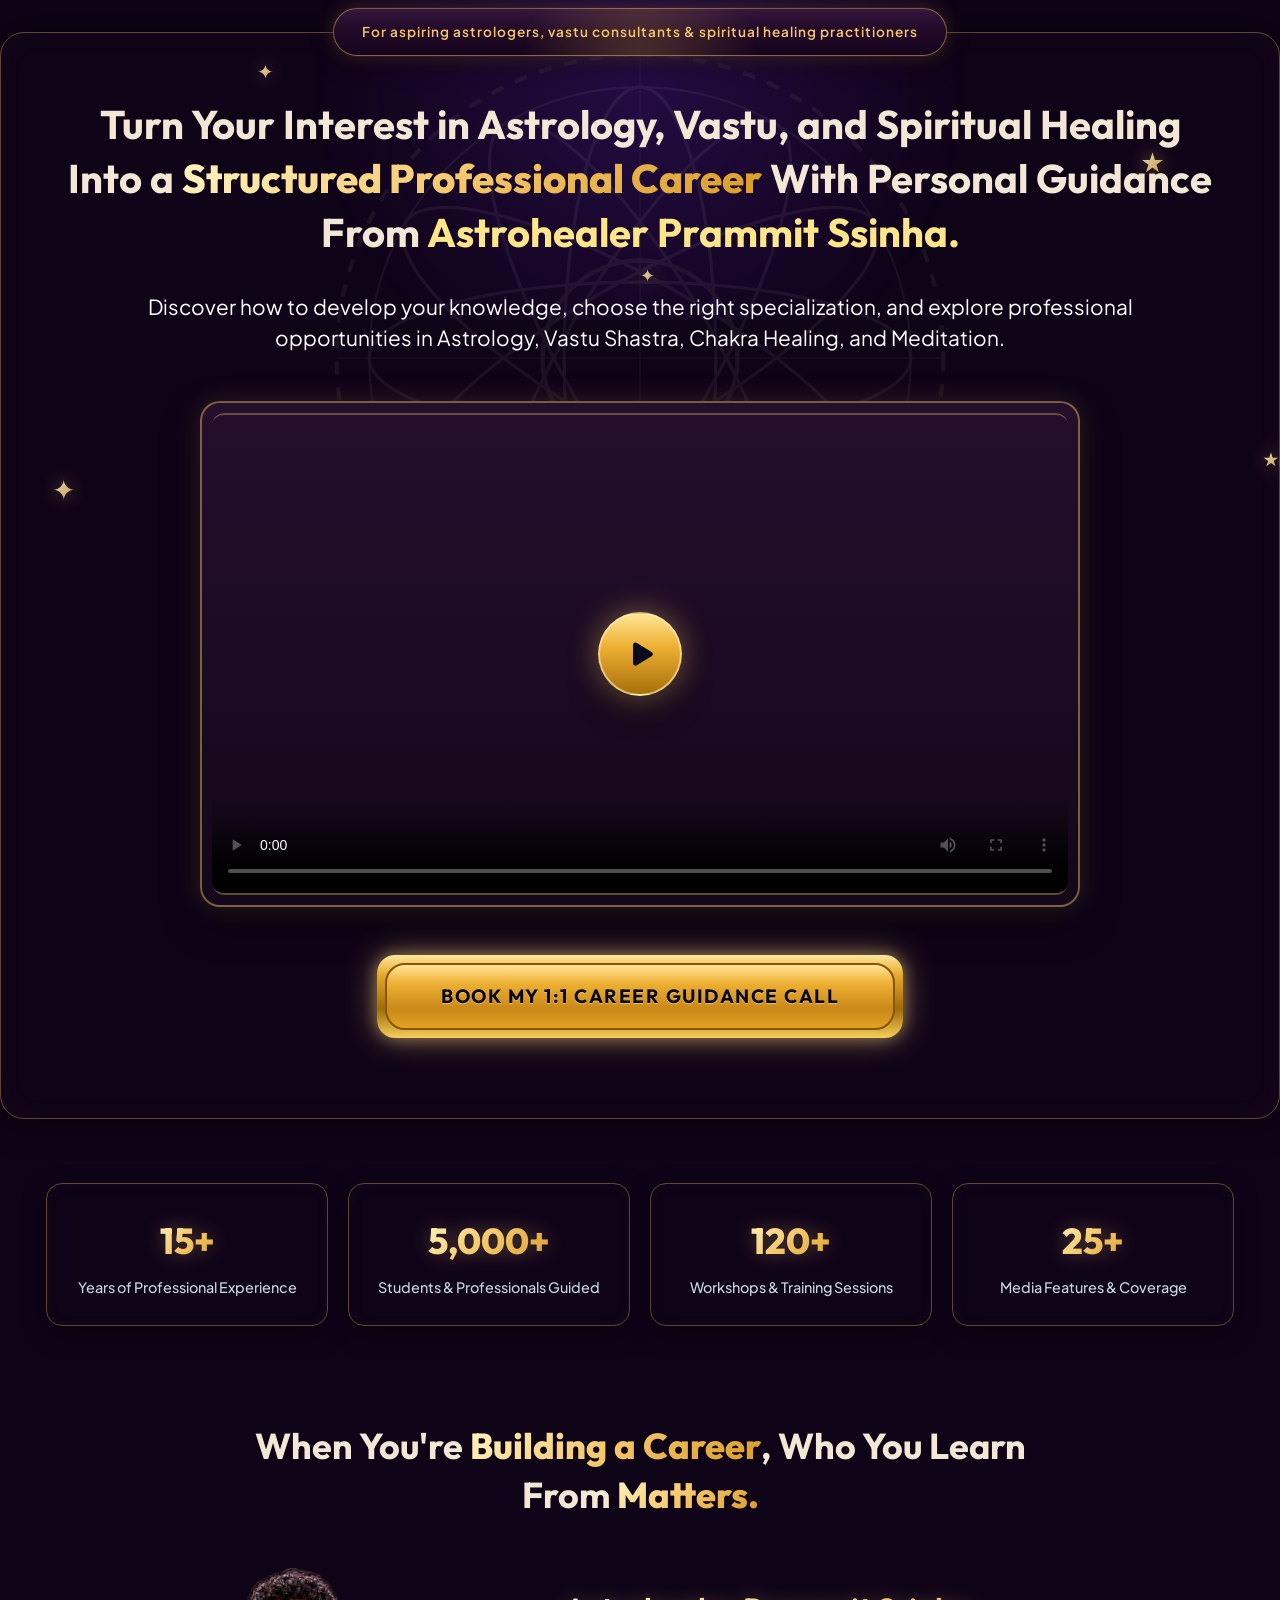
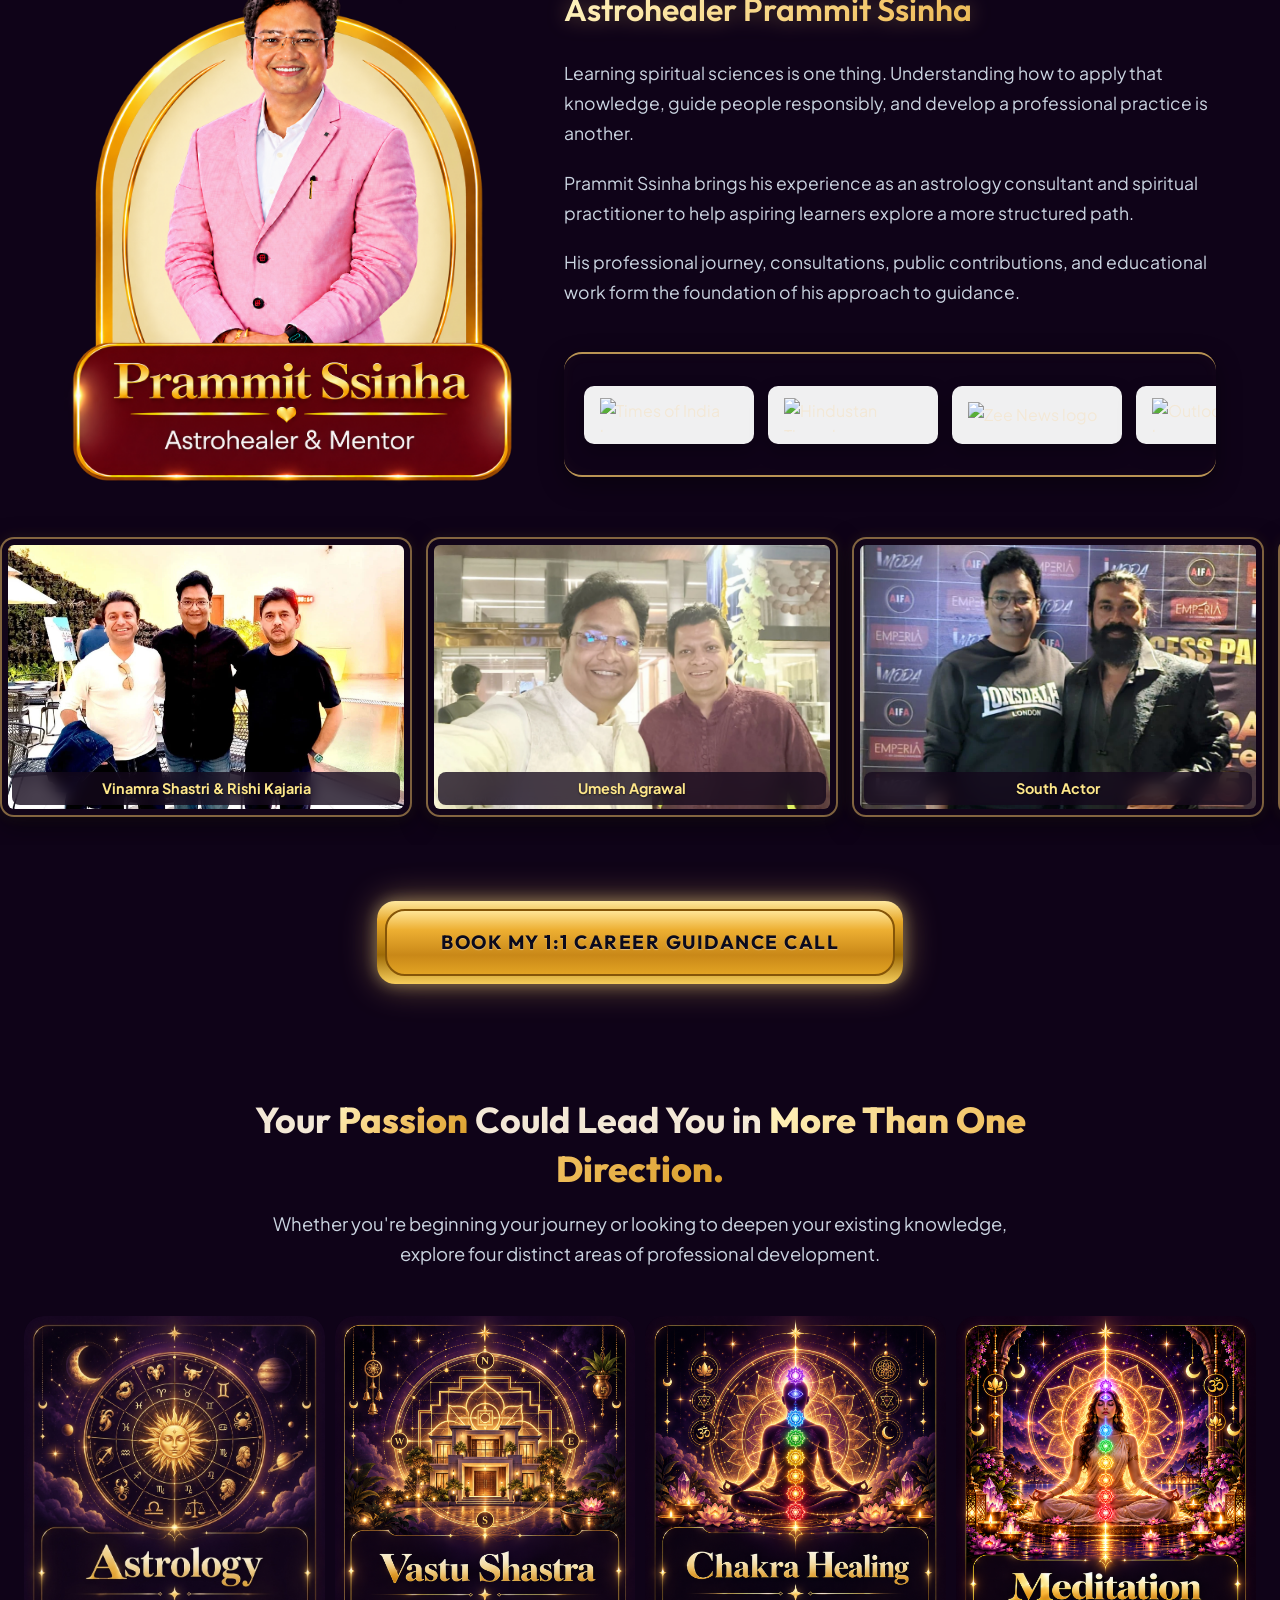
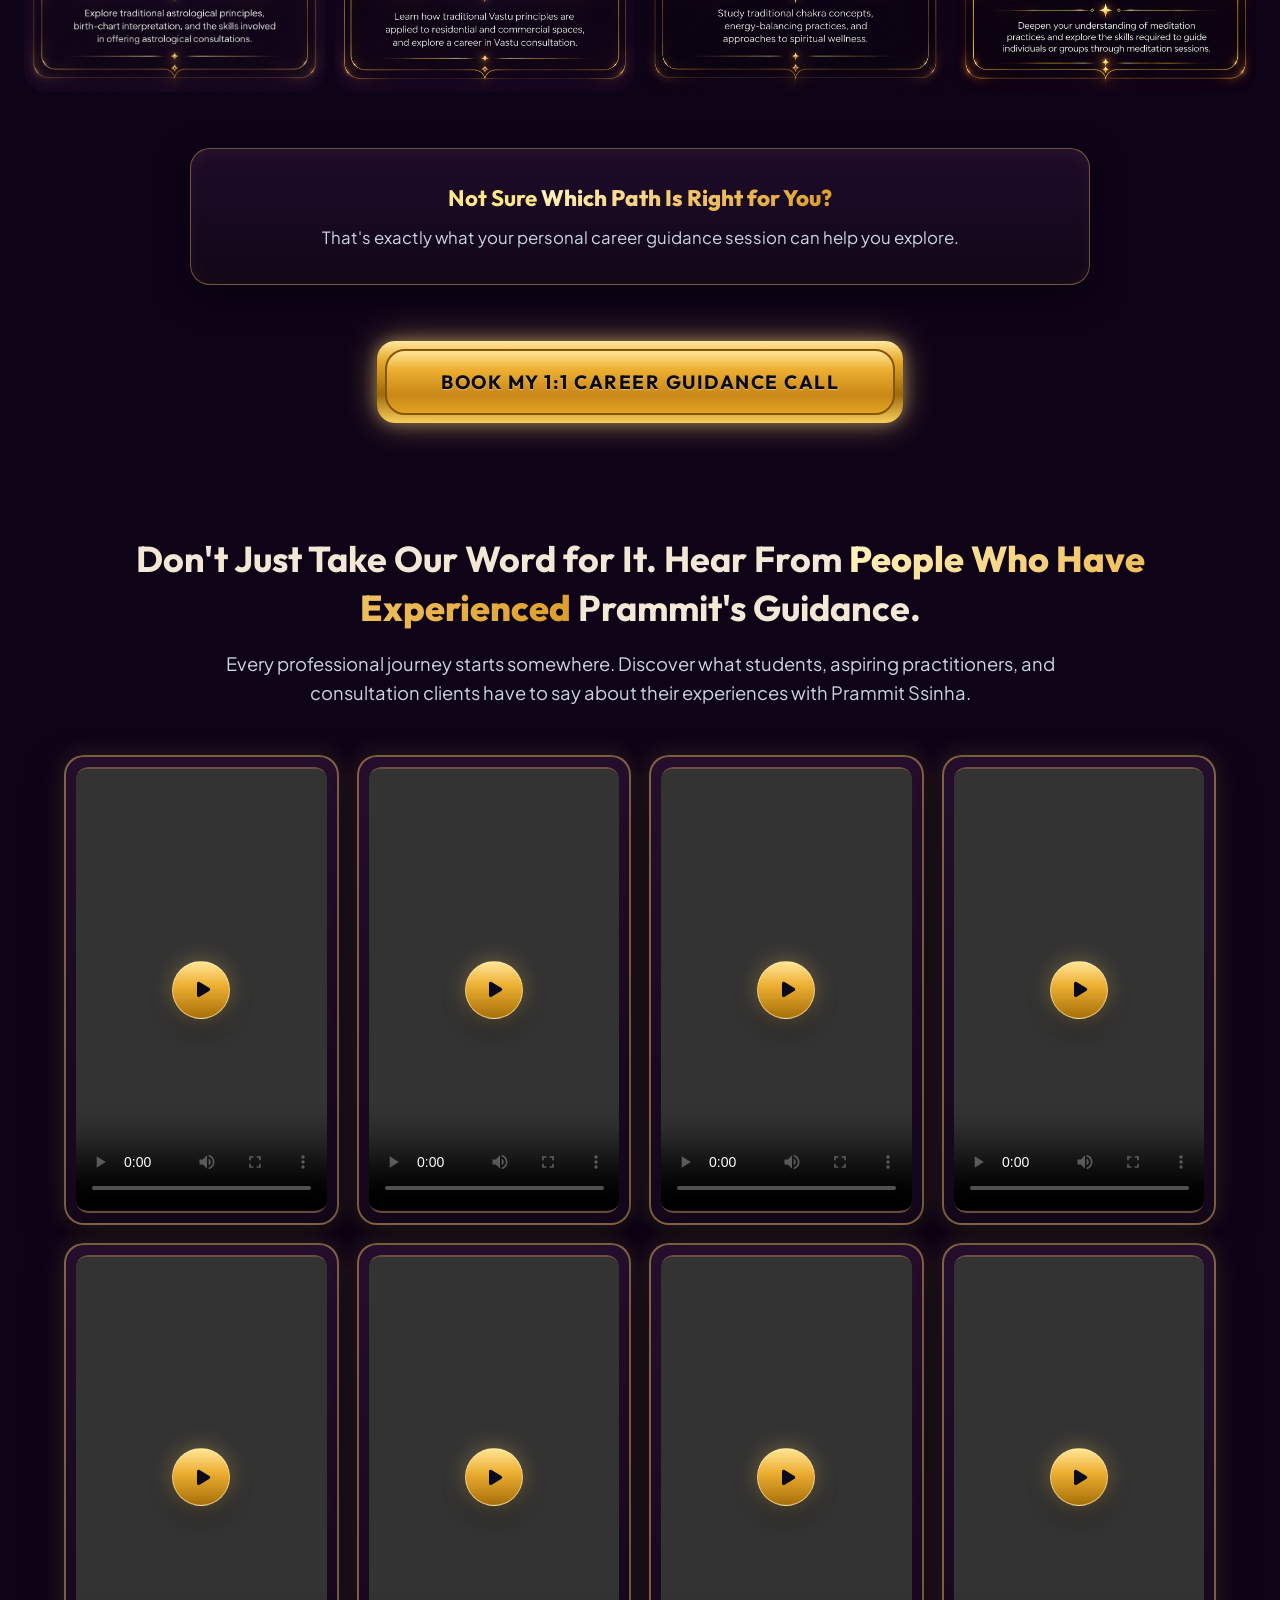
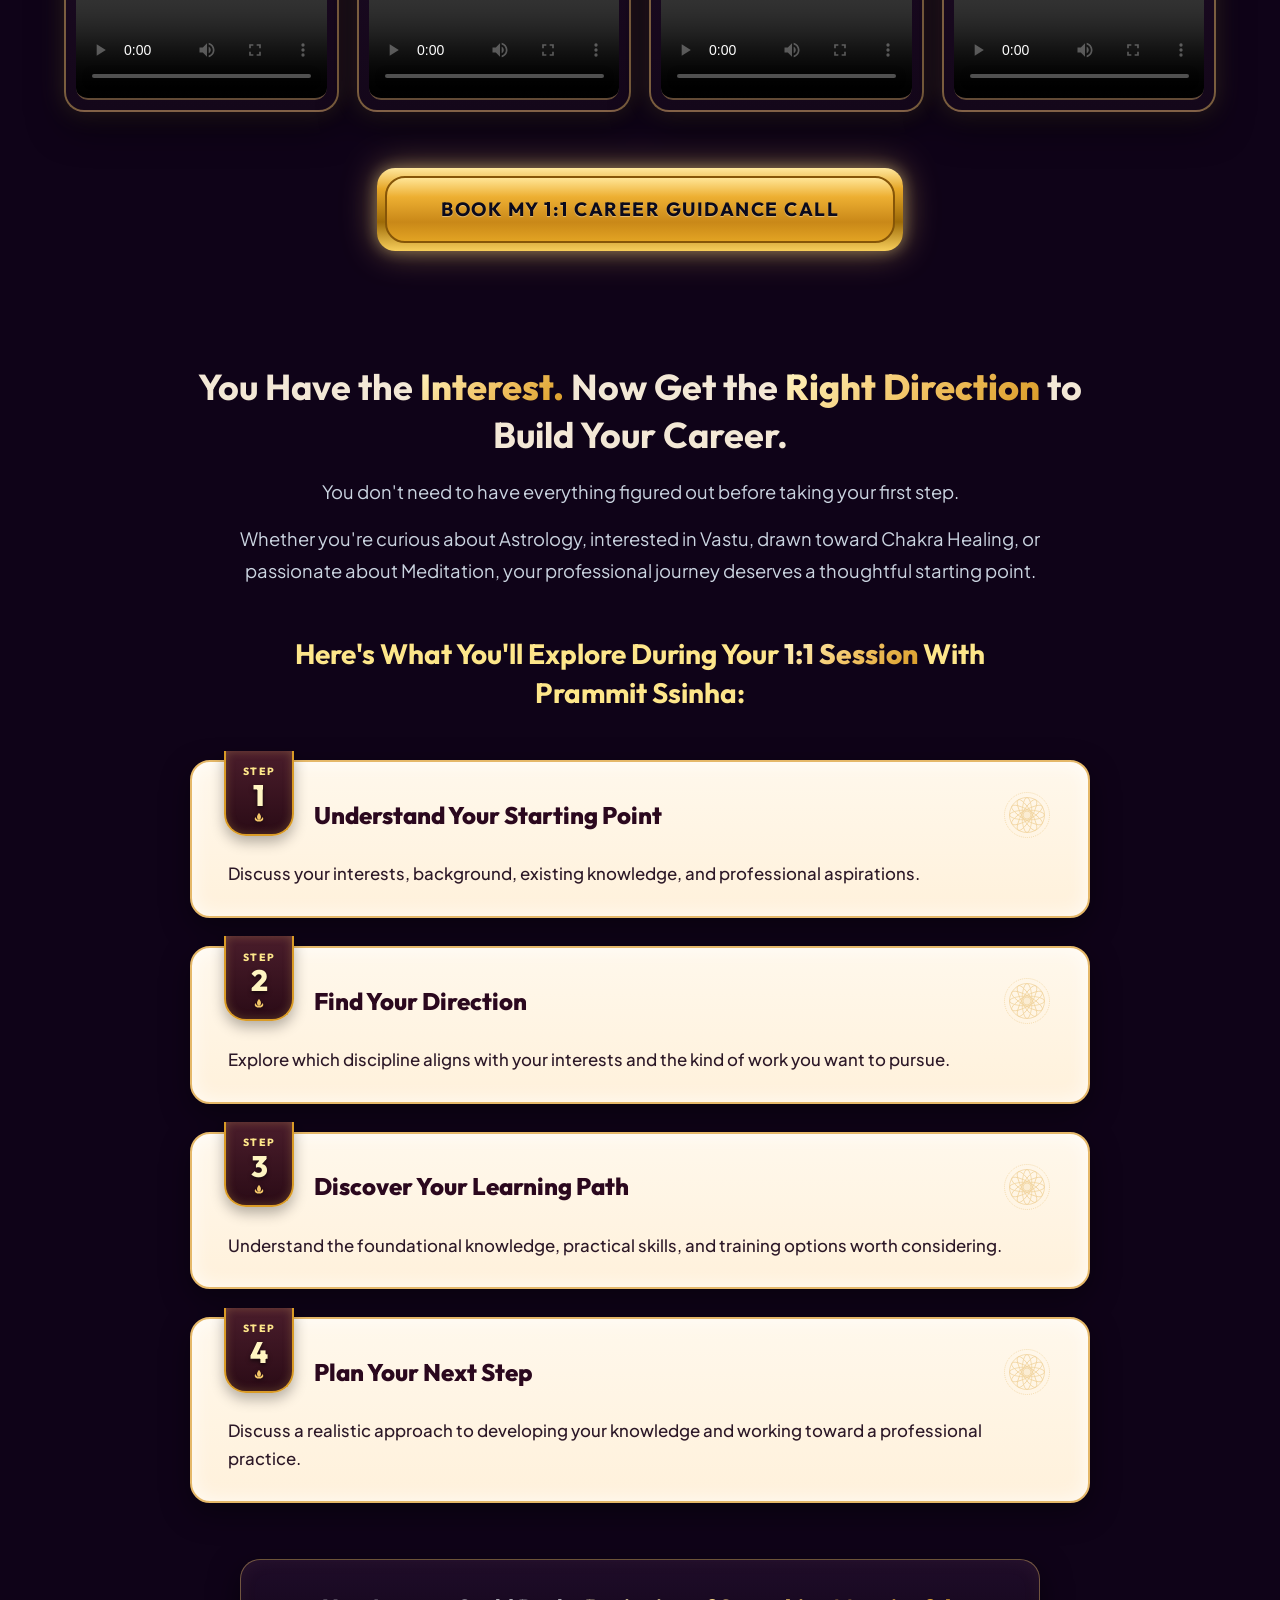
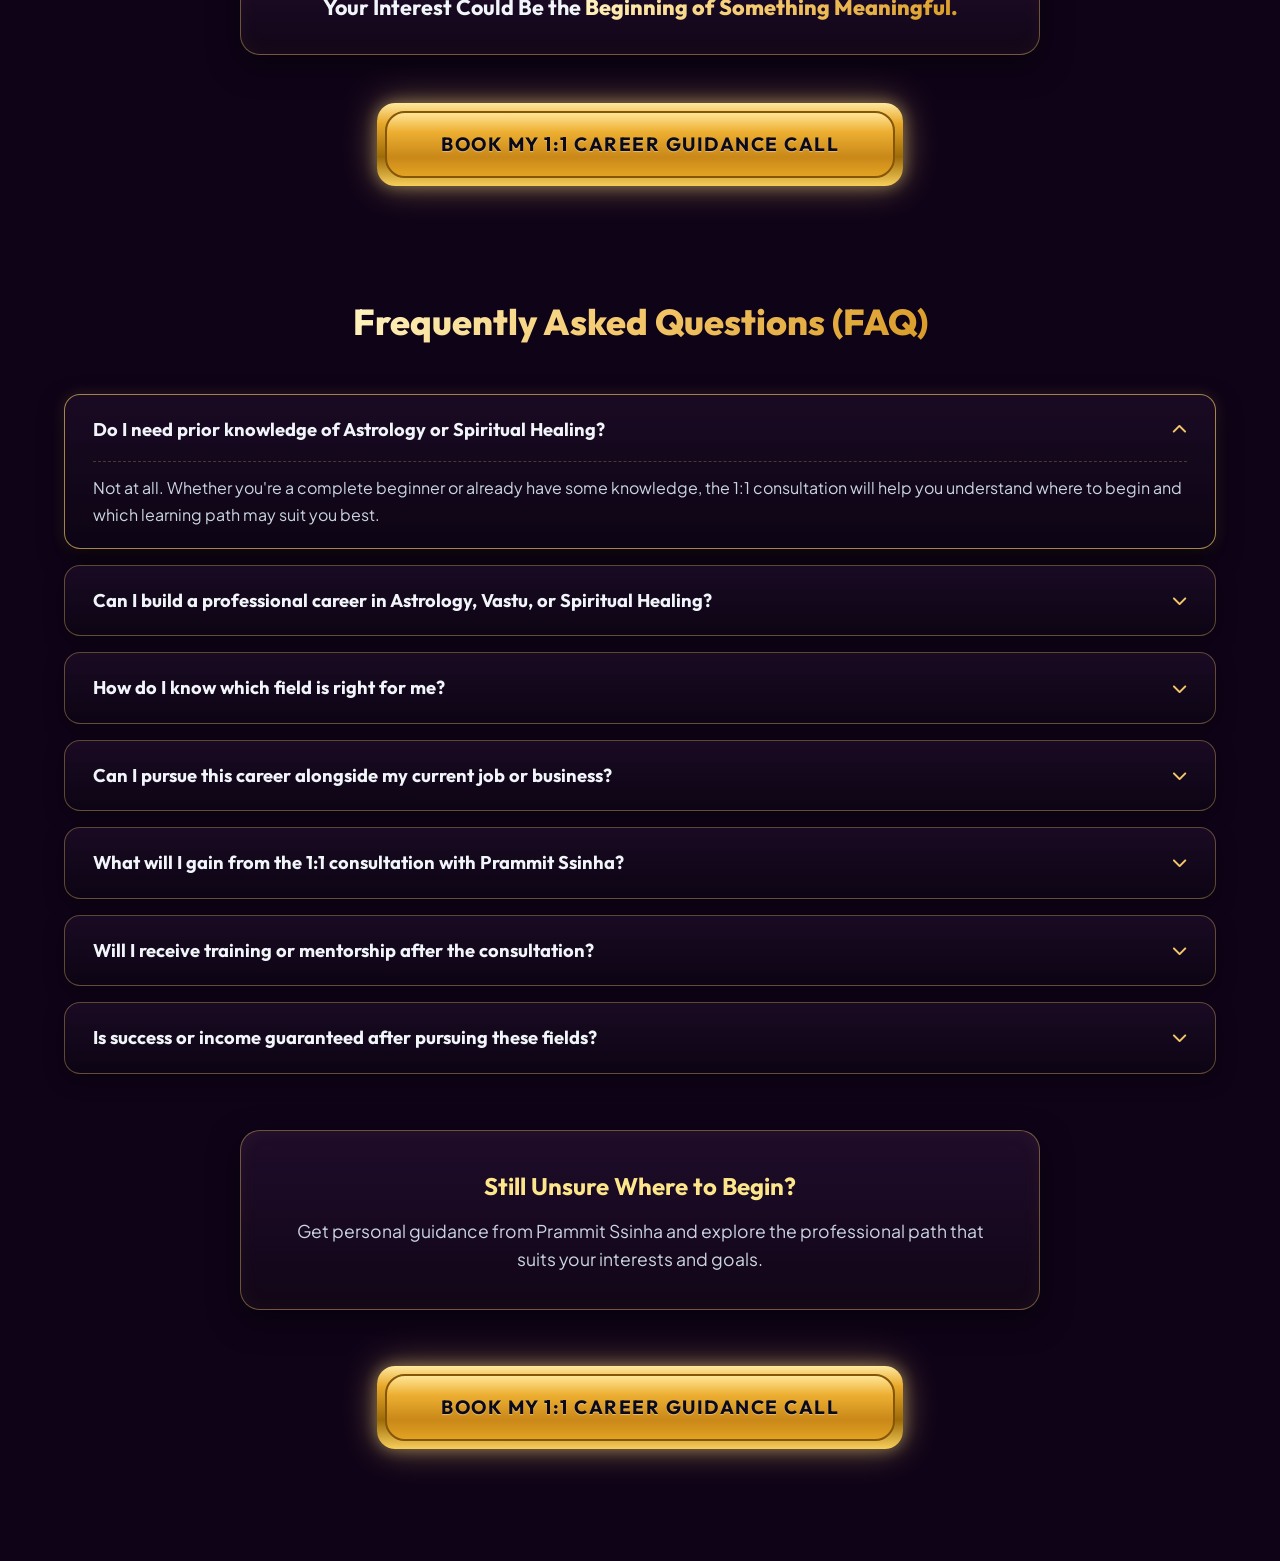
==== commit 8e48119d: "Update video source in index.html" ====
--- a/index.html
+++ b/index.html
@@ -16,23 +16,7 @@
     <!-- Custom CSS -->
     <link rel="stylesheet" href="style.css">
 
-    <!-- Meta Pixel Code -->
-    <script>
-        !function(f,b,e,v,n,t,s)
-        {if(f.fbq)return;n=f.fbq=function(){n.callMethod?
-        n.callMethod.apply(n,arguments):n.queue.push(arguments)};
-        if(!f._fbq)f._fbq=n;n.push=n;n.loaded=!0;n.version='2.0';
-        n.queue=[];t=b.createElement(e);t.async=!0;
-        t.src=v;s=b.getElementsByTagName(e)[0];
-        s.parentNode.insertBefore(t,s)}(window, document,'script',
-        'https://connect.facebook.net/en_US/fbevents.js');
-        fbq('init', '2854123294974542');
-        fbq('track', 'PageView');
-    </script>
-    <noscript><img height="1" width="1" style="display:none"
-    src="https://www.facebook.com/tr?id=2854123294974542&ev=PageView&noscript=1"
-    /></noscript>
-    <!-- End Meta Pixel Code -->
+    
 </head>
 <body>
 
@@ -72,7 +56,7 @@
             <div class="vsl-container">
                 <div class="vsl-card">
                     <div class="vsl-iframe-wrapper">
-                        <video class="vsl-iframe" src="https://video.gumlet.io/6accb1b09fa058877e8c9e89/6accbf399fa058877e8d03ad/main.mp4" poster="https://video.gumlet.io/6accb1b09fa058877e8c9e89/6accbf399fa058877e8d03ad/thumbnail-1-0.png" title="Astrohealer Prammit Ssinha - Career Guidance VSL" controls playsinline preload="metadata"></video>
+                        <video class="vsl-iframe" src="https://video.gumlet.io/6accb1b09fa058877e8c9e89/6ad35fadc56c0515acace73a/main.mp4" poster="https://video.gumlet.io/6accb1b09fa058877e8c9e89/6ad35fadc56c0515acace73a/thumbnail-1-0.png" title="Astrohealer Prammit Ssinha - Career Guidance VSL" controls playsinline preload="metadata"></video>
                         <button class="vsl-overlay-play" type="button" aria-label="Play video">
                             <i class="fa-solid fa-play" aria-hidden="true"></i>
                         </button>
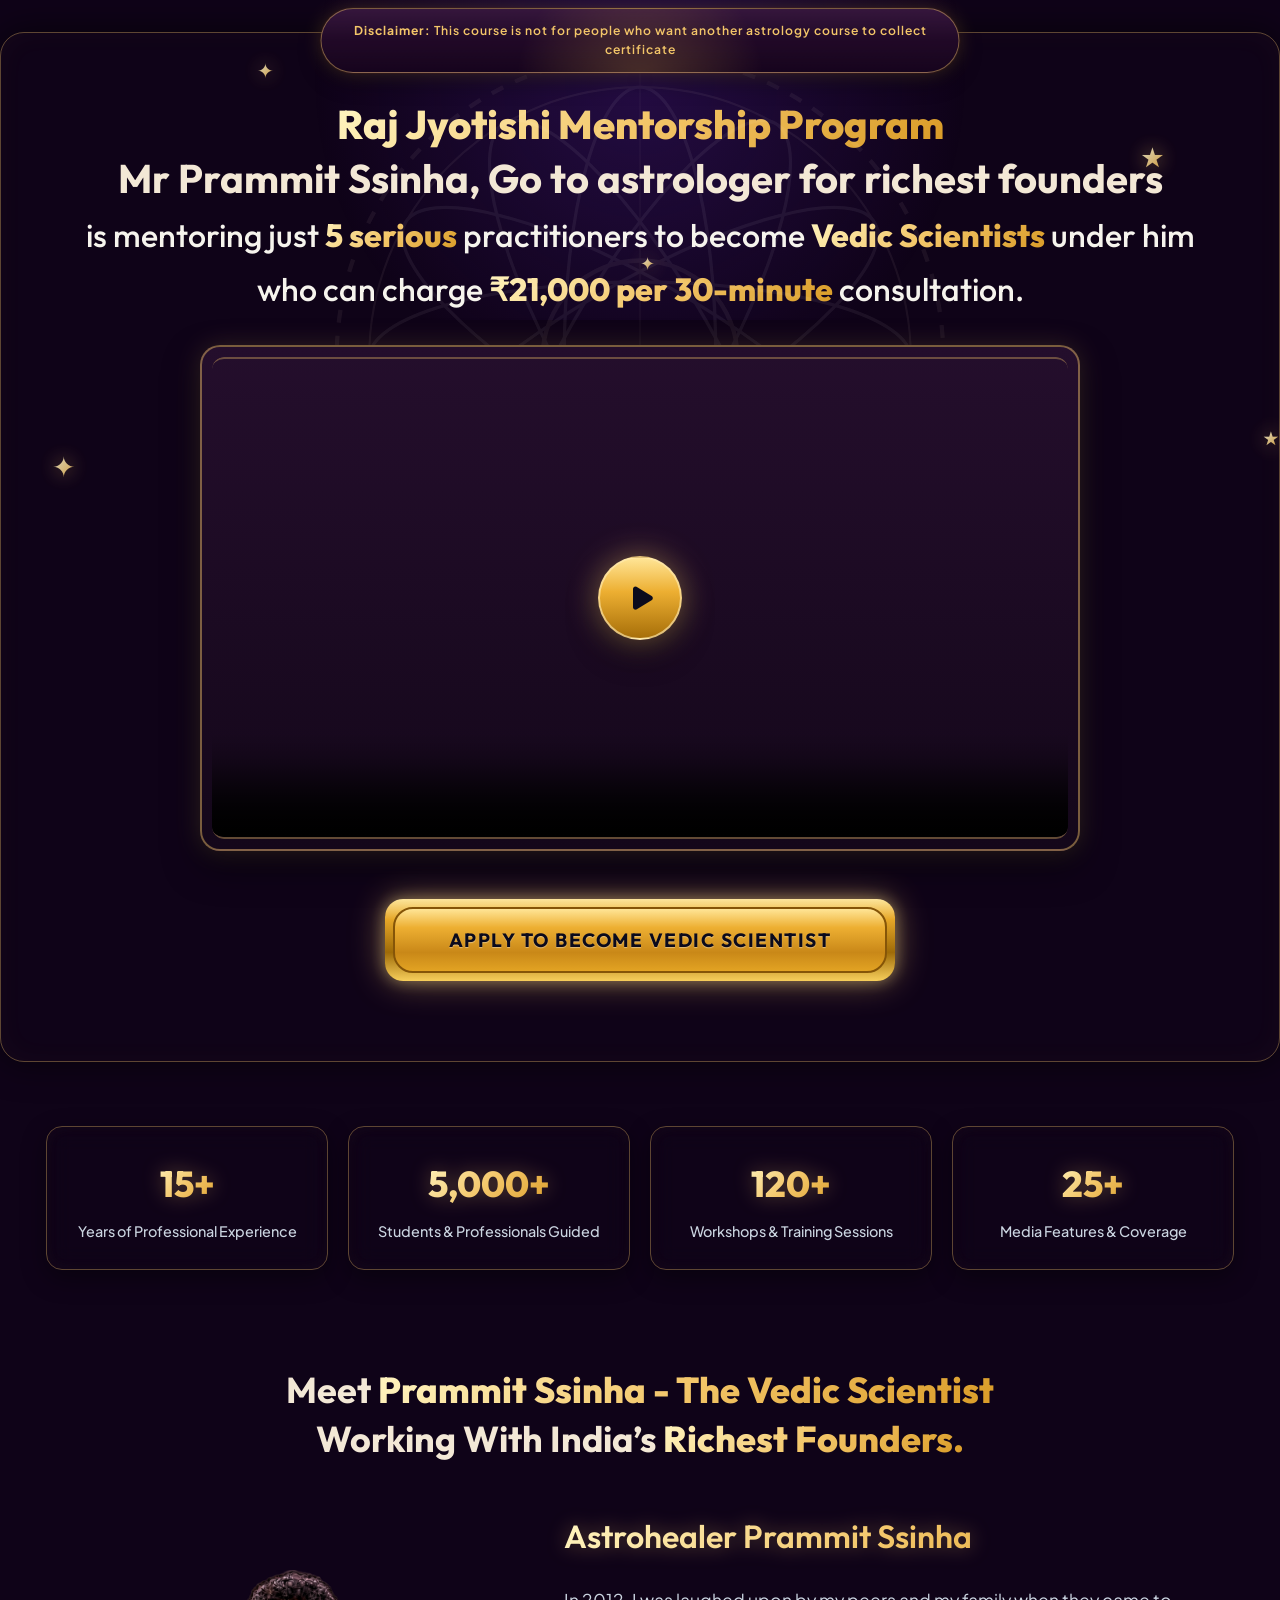
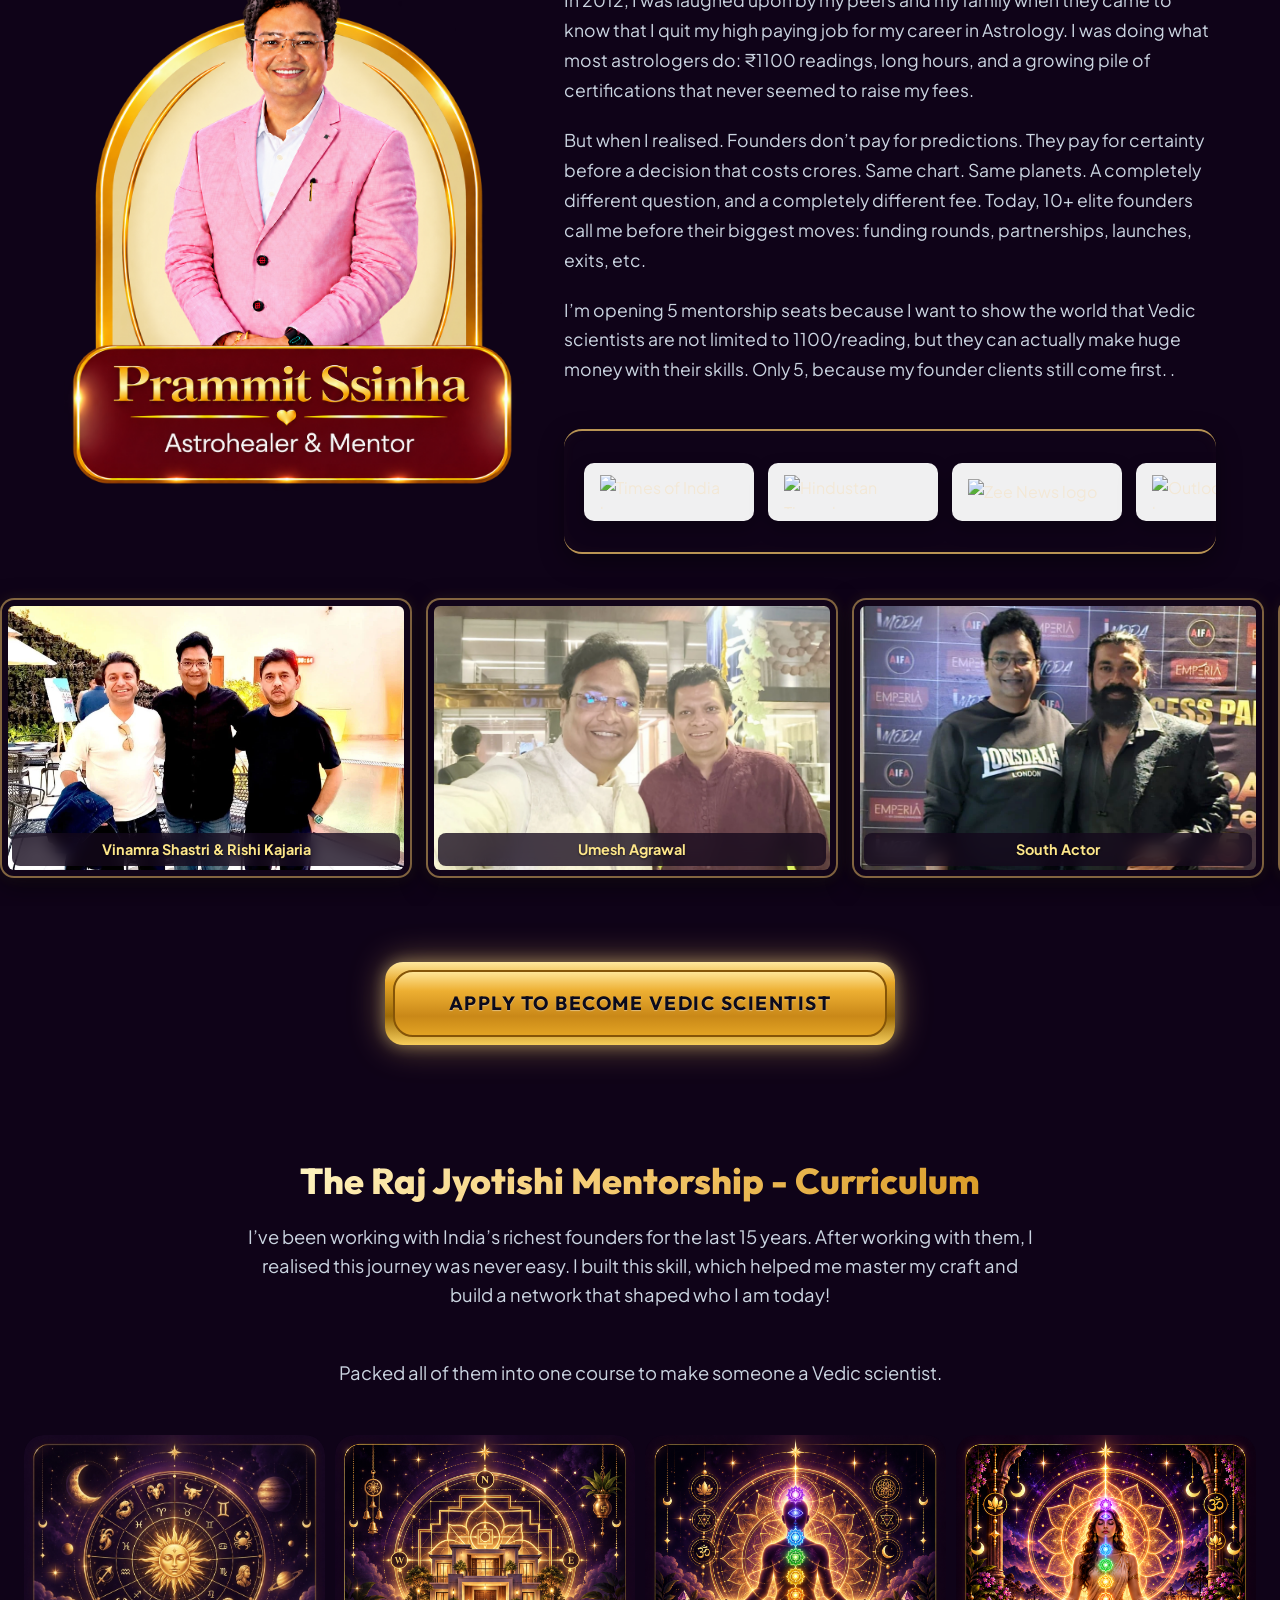
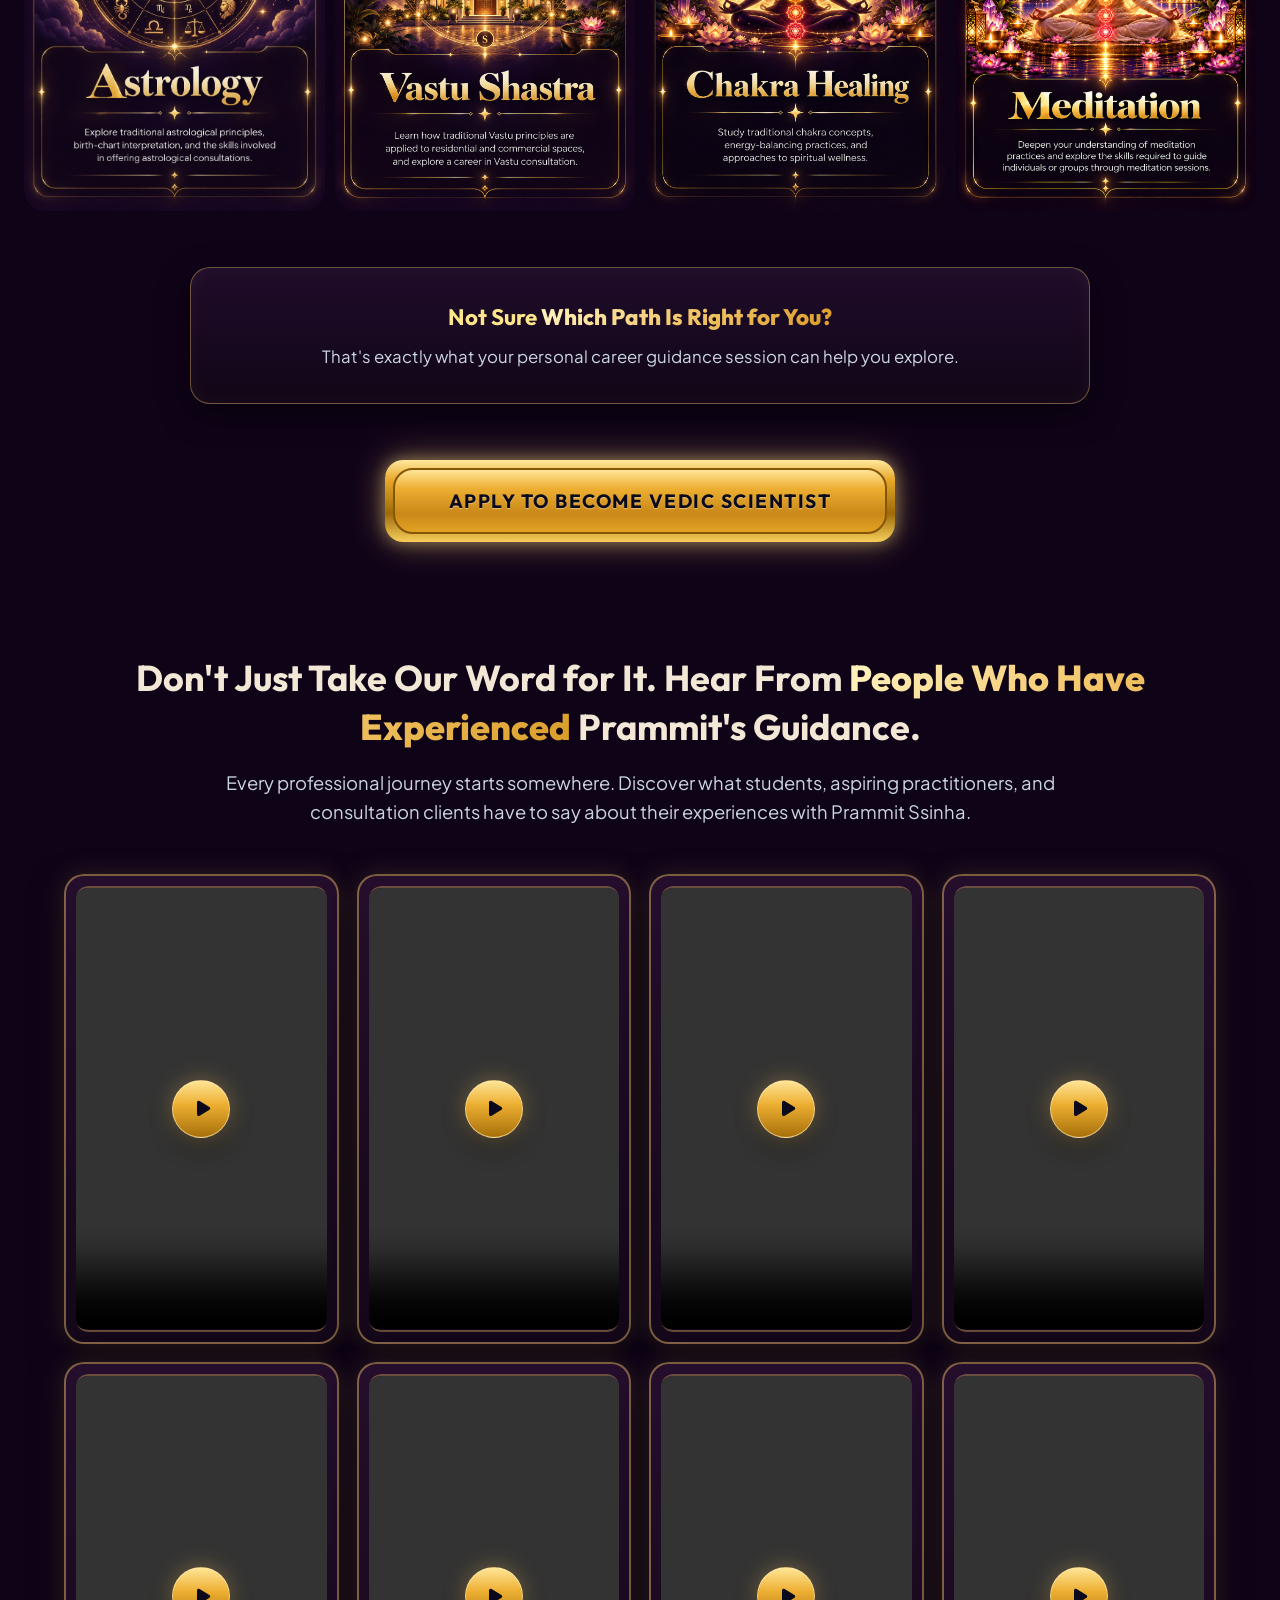
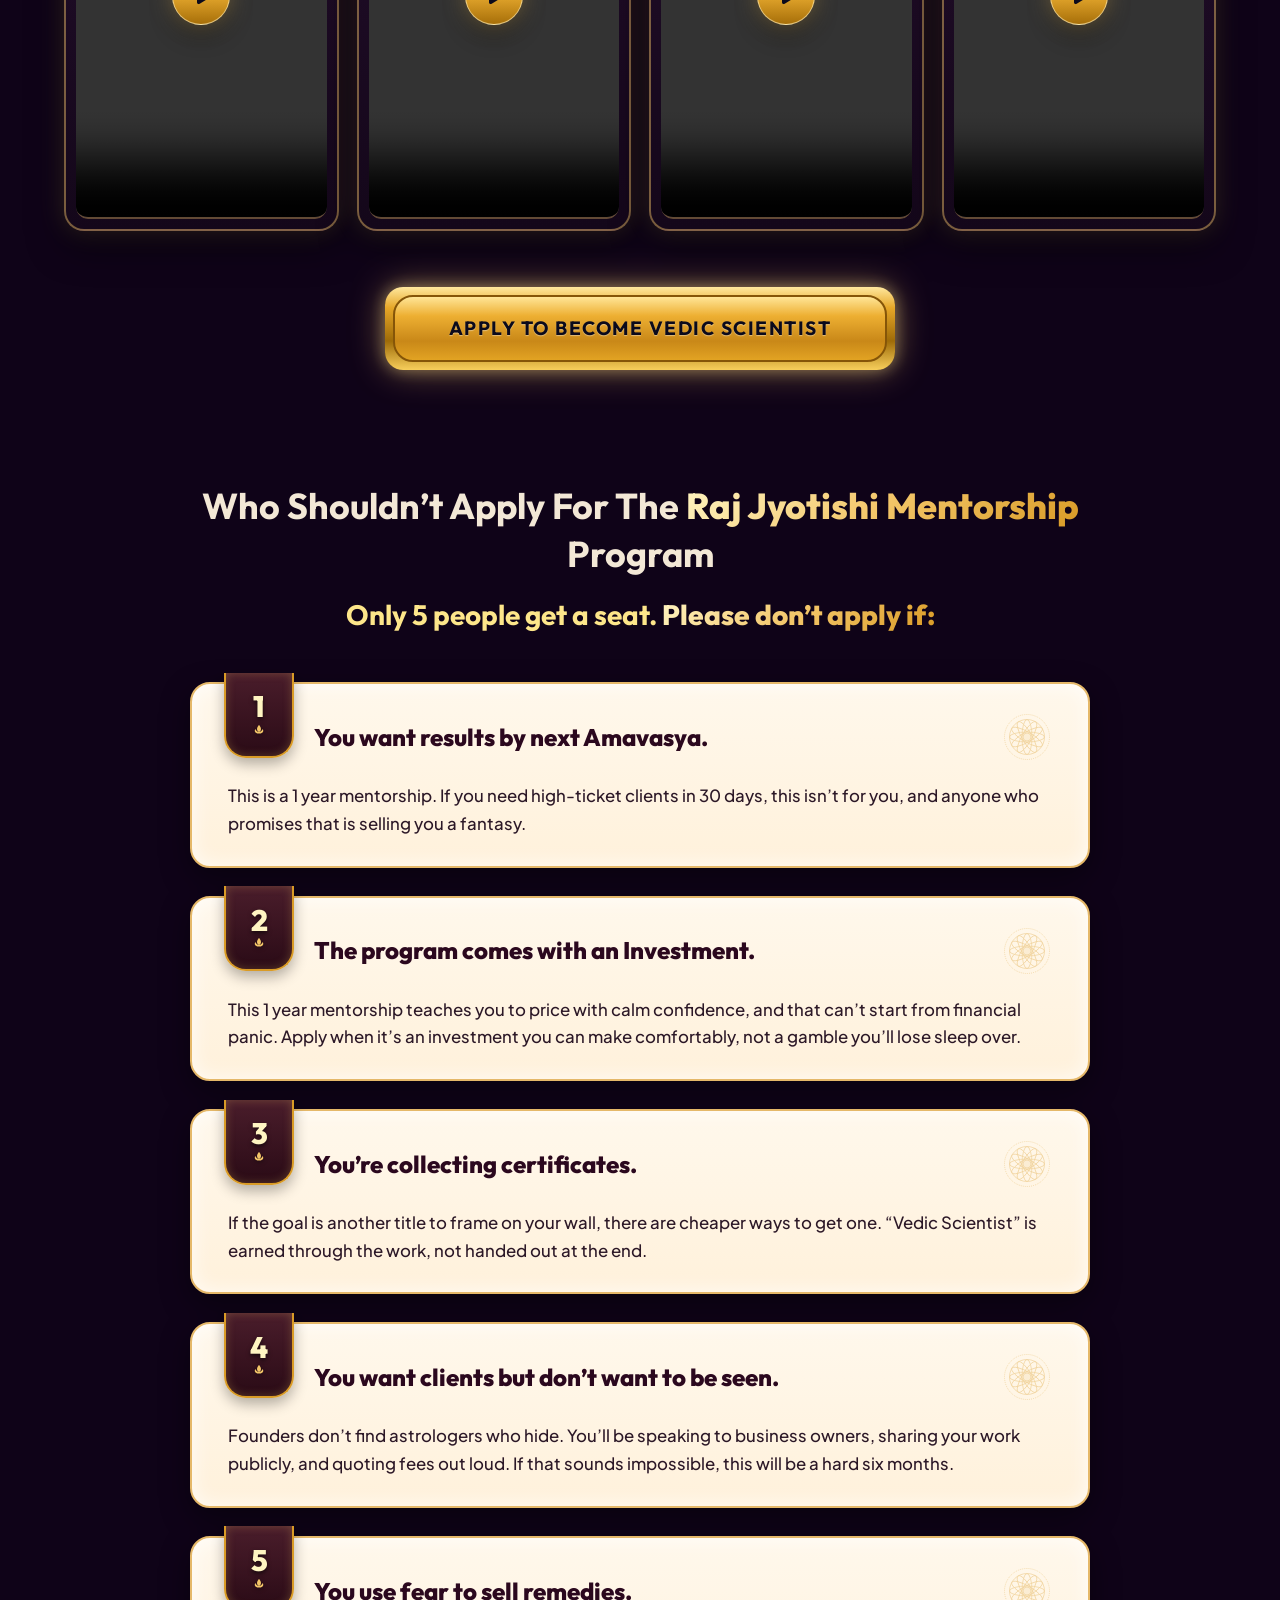
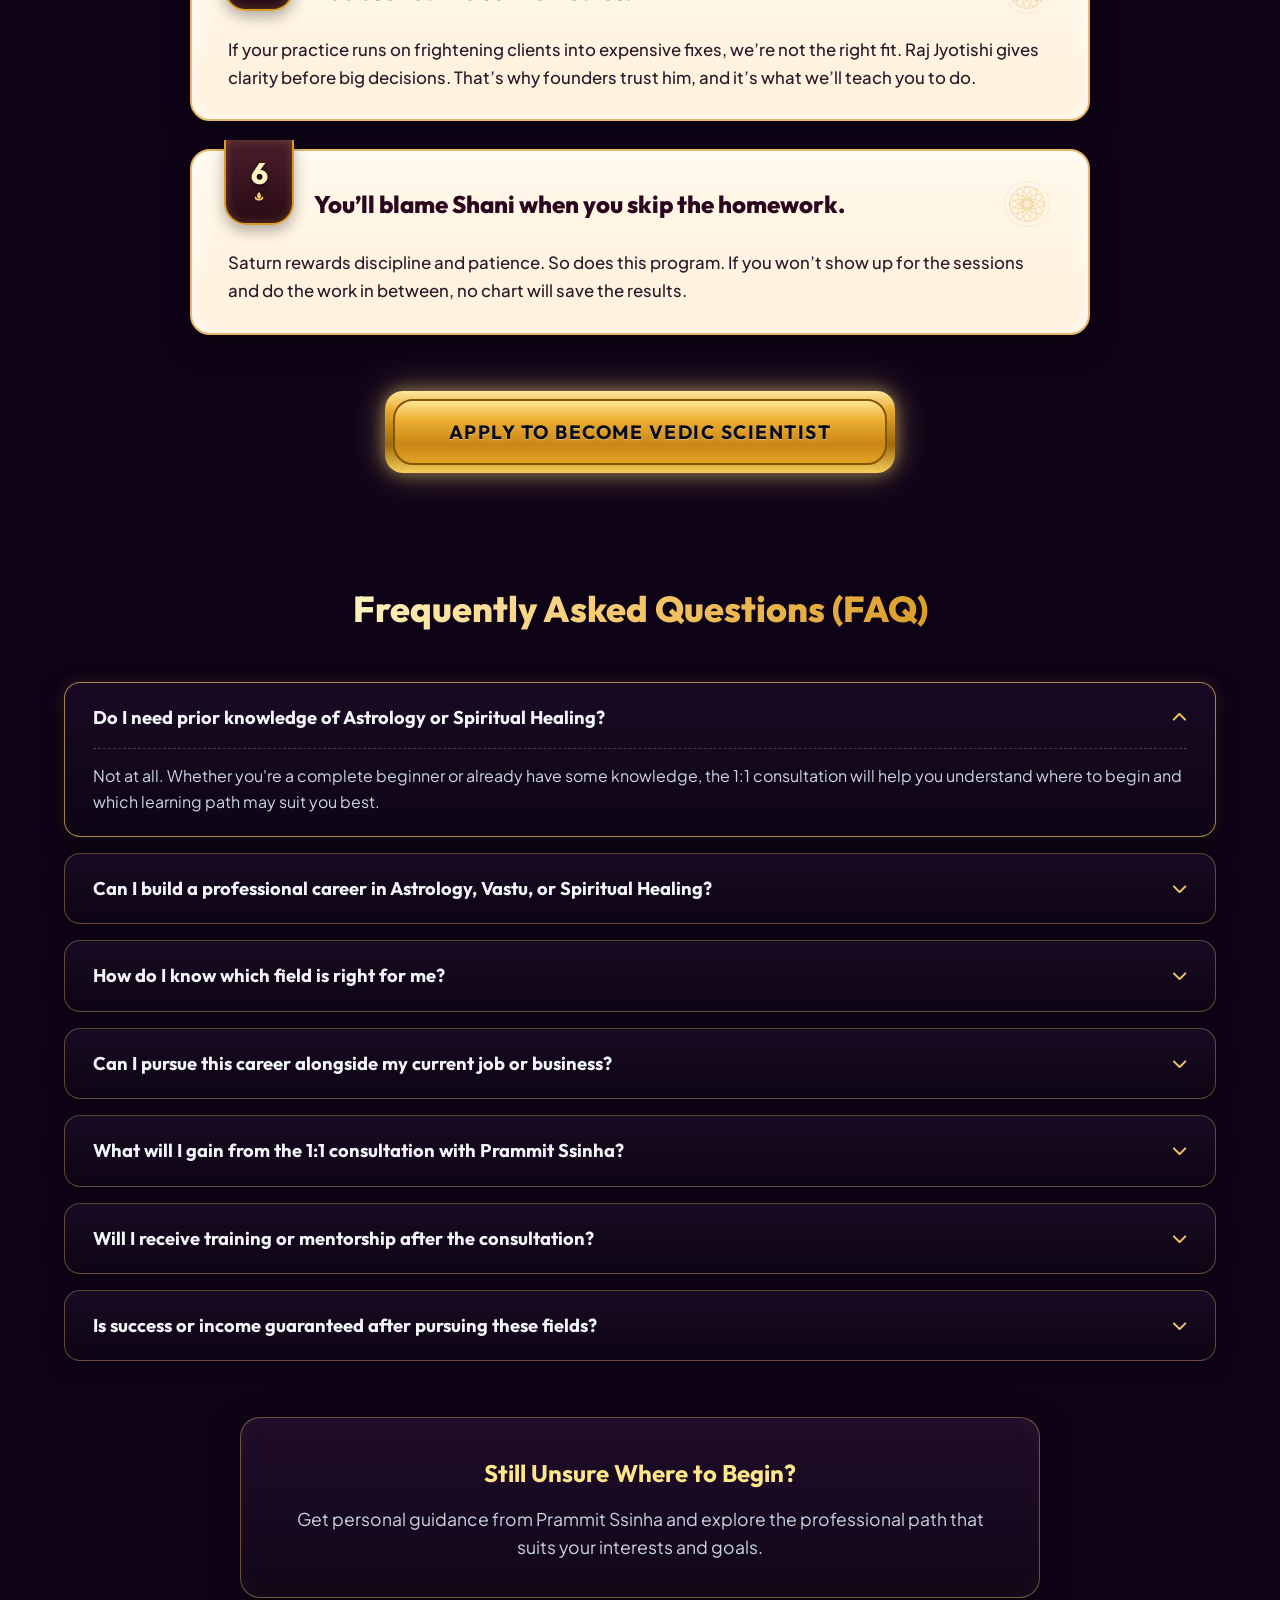
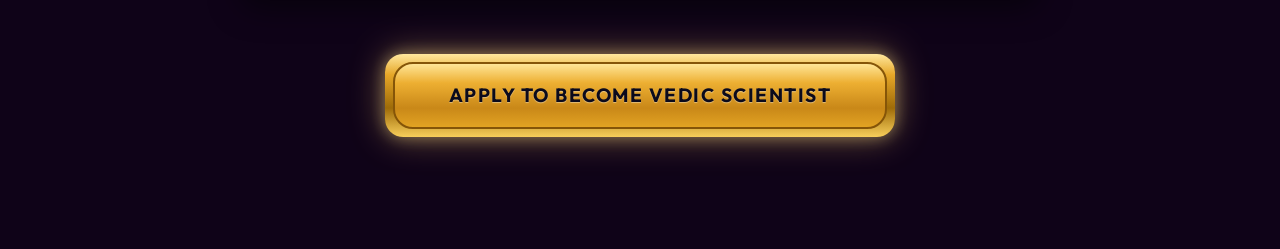
==== commit 26963500: "Adjust font sizes and add highlight class for mentor background" ====
--- a/index.html
+++ b/index.html
@@ -1,23 +1,27 @@
 <!DOCTYPE html>
 <html lang="en">
+
 <head>
     <meta charset="UTF-8">
     <meta name="viewport" content="width=device-width, initial-scale=1.0">
     <title>Astrohealer Prammit Ssinha | Hero</title>
-    
+
     <!-- Google Fonts -->
     <link rel="preconnect" href="https://fonts.googleapis.com">
     <link rel="preconnect" href="https://fonts.gstatic.com" crossorigin>
-    <link href="https://fonts.googleapis.com/css2?family=Cinzel:wght@700;800;900&family=Outfit:wght@500;600;700;800&family=Plus+Jakarta+Sans:wght@300;400;500;600;700&display=swap" rel="stylesheet">
-    
+    <link
+        href="https://fonts.googleapis.com/css2?family=Cinzel:wght@700;800;900&family=Outfit:wght@500;600;700;800&family=Plus+Jakarta+Sans:wght@300;400;500;600;700&display=swap"
+        rel="stylesheet">
+
     <!-- FontAwesome Icons -->
     <link rel="stylesheet" href="https://cdnjs.cloudflare.com/ajax/libs/font-awesome/6.4.0/css/all.min.css">
-    
+
     <!-- Custom CSS -->
     <link rel="stylesheet" href="style.css">
 
-    
+
 </head>
+
 <body>
 
     <!-- Ambient Background Glow -->
@@ -28,35 +32,44 @@
 
         <!-- SECTION 1 — HERO -->
         <section class="hero-section">
-            
+
             <div class="wishful-chakra-bg"></div>
             <div class="sparkle sp-1">✦</div>
             <div class="sparkle sp-2">★</div>
             <div class="sparkle sp-3">✦</div>
-       
+
             <div class="sparkle sp-5">✦</div>
             <div class="sparkle sp-6">★</div>
 
             <!-- Target Audience Header -->
             <p class="target-badge">
-                For aspiring astrologers, vastu consultants & spiritual healing practitioners
+                <b>Disclaimer:</b> This course is not for people who want another astrology course to collect
+                certificate
             </p>
 
             <!-- Main Headline -->
             <h1 class="main-headline">
-                Turn Your Interest in Astrology, Vastu, and Spiritual Healing Into a <span class="highlight-gold">Structured Professional Career</span> With Personal Guidance From <span class="highlight-mentor-bg">Astrohealer Prammit Ssinha.</span>
+                <span class="highlight-gold">Raj Jyotishi Mentorship Program
+                </span> <br>Mr Prammit Ssinha, Go to astrologer for richest founders <br>
+                <span class="highlight-mentor-bg-lite">is mentoring just<span class="highlight-gold"> 5 serious</span> practitioners to become<span class="highlight-gold"> Vedic
+                    Scientists</span> under him who can charge<span class="highlight-gold">  ₹21,000 per 30-minute</span> consultation.
+                </span>
             </h1>
 
             <!-- Description -->
-            <p class="hero-description">
+            <!-- <p class="hero-description">
                 Discover how to develop your knowledge, choose the right specialization, and explore professional opportunities in Astrology, Vastu Shastra, Chakra Healing, and Meditation.
-            </p>
+            </p> -->
 
             <!-- VSL Video -->
             <div class="vsl-container">
                 <div class="vsl-card">
                     <div class="vsl-iframe-wrapper">
-                        <video class="vsl-iframe" src="https://video.gumlet.io/6accb1b09fa058877e8c9e89/6ad35fadc56c0515acace73a/main.mp4" poster="https://video.gumlet.io/6accb1b09fa058877e8c9e89/6ad35fadc56c0515acace73a/thumbnail-1-0.png" title="Astrohealer Prammit Ssinha - Career Guidance VSL" controls playsinline preload="metadata"></video>
+                        <video class="vsl-iframe"
+                            src="https://video.gumlet.io/6accb1b09fa058877e8c9e89/6ad35fadc56c0515acace73a/main.mp4"
+                            poster="https://video.gumlet.io/6accb1b09fa058877e8c9e89/6ad35fadc56c0515acace73a/thumbnail-1-0.png"
+                            title="Astrohealer Prammit Ssinha - Career Guidance VSL" controls playsinline
+                            preload="metadata"></video>
                         <button class="vsl-overlay-play" type="button" aria-label="Play video">
                             <i class="fa-solid fa-play" aria-hidden="true"></i>
                         </button>
@@ -67,14 +80,14 @@
             <!-- CTA -->
             <div class="cta-wrapper">
                 <a href="https://cal.hashboard.in/r/astrohealerprammit/1-1-call-with-prammit" class="cta-button">
-                   
+
                     <div class="cta-inner">
-                        <span class="cta-text">BOOK MY 1:1 CAREER GUIDANCE CALL</span>
+                        <span class="cta-text">Apply To Become Vedic Scientist</span>
                     </div>
                 </a>
             </div>
 
-          
+
 
         </section>
 
@@ -102,10 +115,11 @@
 
         <!-- SECTION 2 — WHY LEARN FROM PRAMMIT SINHA? -->
         <section class="section-two">
-            
+
             <!-- Main Headline -->
             <h2 class="section-headline">
-                When You're <span class="highlight-gold">Building a Career</span>, Who You Learn From <span class="highlight-gold">Matters.</span>
+                Meet <span class="highlight-gold"> Prammit Ssinha - The Vedic Scientist
+                </span>Working With India’s <span class="highlight-gold">Richest Founders.</span>
             </h2>
 
             <!-- Profile Image & Intro Split Layout -->
@@ -121,50 +135,78 @@
 
                     <!-- Introductory Paragraphs -->
                     <div class="intro-content">
-                        <p>Learning spiritual sciences is one thing. Understanding how to apply that knowledge, guide people responsibly, and develop a professional practice is another.</p>
-                        <p>Prammit Ssinha brings his experience as an astrology consultant and spiritual practitioner to help aspiring learners explore a more structured path.</p>
-                        <p>His professional journey, consultations, public contributions, and educational work form the foundation of his approach to guidance.</p>
+                        <p>In 2012, I was laughed upon by my peers and my family when they came to know that I quit my
+                            high paying job for my career in Astrology.
+
+                            I was doing what most astrologers do: ₹1100 readings, long hours, and a growing pile of
+                            certifications that never seemed to raise my fees.
+                        </p>
+                        <p>But when I realised. Founders don’t pay for predictions. They pay for certainty before a
+                            decision that costs crores.
+
+                            Same chart. Same planets. A completely different question, and a completely different fee.
+
+
+                            Today, 10+ elite founders call me before their biggest moves: funding rounds, partnerships,
+                            launches, exits, etc.
+                        </p>
+                        <p>I’m opening 5 mentorship seats because I want to show the world that Vedic scientists are not
+                            limited to 1100/reading, but they can actually make huge money with their skills. Only 5,
+                            because my founder clients still come first.
+                            .</p>
                     </div>
 
                     <!-- Logo Marquee Box Below Intro Content -->
                     <div class="logo-marquee-container">
                         <div class="logo-marquee-track">
                             <span class="marquee-item">
-                                <img src="https://commons.wikimedia.org/wiki/Special:FilePath/The%20times%20of%20india.svg" alt="Times of India logo" class="marquee-logo">
-                            </span>
-                            <span class="marquee-item">
-                                <img src="https://commons.wikimedia.org/wiki/Special:FilePath/Hindustan%20Times%20logo.svg" alt="Hindustan Times logo" class="marquee-logo">
-                            </span>
-                            <span class="marquee-item">
-                                <img src="https://commons.wikimedia.org/wiki/Special:FilePath/Zee%20News%202025.svg" alt="Zee News logo" class="marquee-logo">
-                            </span>
-                            <span class="marquee-item">
-                                <img src="https://img-2.outlookindia.com/outlookindia/outlook-img/outlook.webp" alt="Outlook India logo" class="marquee-logo">
-                            </span>
-                            <span class="marquee-item">
-                                <img src="https://commons.wikimedia.org/wiki/Special:FilePath/The%20Hindu%20logo.svg" alt="The Hindu logo" class="marquee-logo">
-                            </span>
-                            <span class="marquee-item">
-                                <img src="https://commons.wikimedia.org/wiki/Special:FilePath/The%20Indian%20Express%20logo.svg" alt="The Indian Express logo" class="marquee-logo">
+                                <img src="https://commons.wikimedia.org/wiki/Special:FilePath/The%20times%20of%20india.svg"
+                                    alt="Times of India logo" class="marquee-logo">
+                            </span>
+                            <span class="marquee-item">
+                                <img src="https://commons.wikimedia.org/wiki/Special:FilePath/Hindustan%20Times%20logo.svg"
+                                    alt="Hindustan Times logo" class="marquee-logo">
+                            </span>
+                            <span class="marquee-item">
+                                <img src="https://commons.wikimedia.org/wiki/Special:FilePath/Zee%20News%202025.svg"
+                                    alt="Zee News logo" class="marquee-logo">
+                            </span>
+                            <span class="marquee-item">
+                                <img src="https://img-2.outlookindia.com/outlookindia/outlook-img/outlook.webp"
+                                    alt="Outlook India logo" class="marquee-logo">
+                            </span>
+                            <span class="marquee-item">
+                                <img src="https://commons.wikimedia.org/wiki/Special:FilePath/The%20Hindu%20logo.svg"
+                                    alt="The Hindu logo" class="marquee-logo">
+                            </span>
+                            <span class="marquee-item">
+                                <img src="https://commons.wikimedia.org/wiki/Special:FilePath/The%20Indian%20Express%20logo.svg"
+                                    alt="The Indian Express logo" class="marquee-logo">
                             </span>
                             <!-- Duplicated for seamless loop -->
                             <span class="marquee-item">
-                                <img src="https://commons.wikimedia.org/wiki/Special:FilePath/The%20times%20of%20india.svg" alt="Times of India logo" class="marquee-logo">
-                            </span>
-                            <span class="marquee-item">
-                                <img src="https://commons.wikimedia.org/wiki/Special:FilePath/Hindustan%20Times%20logo.svg" alt="Hindustan Times logo" class="marquee-logo">
-                            </span>
-                            <span class="marquee-item">
-                                <img src="https://commons.wikimedia.org/wiki/Special:FilePath/Zee%20News%202025.svg" alt="Zee News logo" class="marquee-logo">
-                            </span>
-                            <span class="marquee-item">
-                                <img src="https://img-2.outlookindia.com/outlookindia/outlook-img/outlook.webp" alt="Outlook India logo" class="marquee-logo">
-                            </span>
-                            <span class="marquee-item">
-                                <img src="https://commons.wikimedia.org/wiki/Special:FilePath/The%20Hindu%20logo.svg" alt="The Hindu logo" class="marquee-logo">
-                            </span>
-                            <span class="marquee-item">
-                                <img src="https://commons.wikimedia.org/wiki/Special:FilePath/The%20Indian%20Express%20logo.svg" alt="The Indian Express logo" class="marquee-logo">
+                                <img src="https://commons.wikimedia.org/wiki/Special:FilePath/The%20times%20of%20india.svg"
+                                    alt="Times of India logo" class="marquee-logo">
+                            </span>
+                            <span class="marquee-item">
+                                <img src="https://commons.wikimedia.org/wiki/Special:FilePath/Hindustan%20Times%20logo.svg"
+                                    alt="Hindustan Times logo" class="marquee-logo">
+                            </span>
+                            <span class="marquee-item">
+                                <img src="https://commons.wikimedia.org/wiki/Special:FilePath/Zee%20News%202025.svg"
+                                    alt="Zee News logo" class="marquee-logo">
+                            </span>
+                            <span class="marquee-item">
+                                <img src="https://img-2.outlookindia.com/outlookindia/outlook-img/outlook.webp"
+                                    alt="Outlook India logo" class="marquee-logo">
+                            </span>
+                            <span class="marquee-item">
+                                <img src="https://commons.wikimedia.org/wiki/Special:FilePath/The%20Hindu%20logo.svg"
+                                    alt="The Hindu logo" class="marquee-logo">
+                            </span>
+                            <span class="marquee-item">
+                                <img src="https://commons.wikimedia.org/wiki/Special:FilePath/The%20Indian%20Express%20logo.svg"
+                                    alt="The Indian Express logo" class="marquee-logo">
                             </span>
                         </div>
                     </div>
@@ -175,11 +217,13 @@
             <div class="media-image-marquee-container">
                 <div class="media-image-marquee-track">
                     <figure class="marquee-testimonial-card">
-                        <img src="testimonial/vinamrashastriandrishikajaria.webp" alt="Vinamra Shastri and Rishi Kajaria testimonial" class="marquee-media-img">
+                        <img src="testimonial/vinamrashastriandrishikajaria.webp"
+                            alt="Vinamra Shastri and Rishi Kajaria testimonial" class="marquee-media-img">
                         <figcaption>Vinamra Shastri &amp; Rishi Kajaria</figcaption>
                     </figure>
                     <figure class="marquee-testimonial-card">
-                        <img src="testimonial/umeshagrawal%28haldiram%29.webp" alt="Umesh Agrawal testimonial" class="marquee-media-img">
+                        <img src="testimonial/umeshagrawal%28haldiram%29.webp" alt="Umesh Agrawal testimonial"
+                            class="marquee-media-img">
                         <figcaption>Umesh Agrawal</figcaption>
                     </figure>
                     <figure class="marquee-testimonial-card">
@@ -187,45 +231,55 @@
                         <figcaption>South Actor</figcaption>
                     </figure>
                     <figure class="marquee-testimonial-card">
-                        <img src="testimonial/sanjeevkumarbijli%28pvrowner%29.webp" alt="Sanjeev Kumar Bijli testimonial" class="marquee-media-img">
+                        <img src="testimonial/sanjeevkumarbijli%28pvrowner%29.webp"
+                            alt="Sanjeev Kumar Bijli testimonial" class="marquee-media-img">
                         <figcaption>Sanjeev Kumar Bijli</figcaption>
                     </figure>
                     <figure class="marquee-testimonial-card">
-                        <img src="testimonial/rubaljain%28safeexpresslogistics%29.webp" alt="Rubal Jain testimonial" class="marquee-media-img">
+                        <img src="testimonial/rubaljain%28safeexpresslogistics%29.webp" alt="Rubal Jain testimonial"
+                            class="marquee-media-img">
                         <figcaption>Rubal Jain</figcaption>
                     </figure>
                     <figure class="marquee-testimonial-card">
-                        <img src="testimonial/rahulsharma%28micromax%29.webp" alt="Rahul Sharma testimonial" class="marquee-media-img">
+                        <img src="testimonial/rahulsharma%28micromax%29.webp" alt="Rahul Sharma testimonial"
+                            class="marquee-media-img">
                         <figcaption>Rahul Sharma</figcaption>
                     </figure>
                     <figure class="marquee-testimonial-card">
-                        <img src="testimonial/mohitdubey%28carwale%29.webp" alt="Mohit Dubey testimonial" class="marquee-media-img">
+                        <img src="testimonial/mohitdubey%28carwale%29.webp" alt="Mohit Dubey testimonial"
+                            class="marquee-media-img">
                         <figcaption>Mohit Dubey</figcaption>
                     </figure>
                     <figure class="marquee-testimonial-card">
-                        <img src="testimonial/krishnabharadwaj.webp" alt="Krishna Bharadwaj testimonial" class="marquee-media-img">
+                        <img src="testimonial/krishnabharadwaj.webp" alt="Krishna Bharadwaj testimonial"
+                            class="marquee-media-img">
                         <figcaption>Krishna Bharadwaj</figcaption>
                     </figure>
                     <figure class="marquee-testimonial-card">
-                        <img src="testimonial/khesarilaalyadav.webp" alt="Khesari Laal Yadav testimonial" class="marquee-media-img">
+                        <img src="testimonial/khesarilaalyadav.webp" alt="Khesari Laal Yadav testimonial"
+                            class="marquee-media-img">
                         <figcaption>Khesari Laal Yadav</figcaption>
                     </figure>
                     <figure class="marquee-testimonial-card">
-                        <img src="testimonial/ipskiranbedi.webp" alt="IPS Kiran Bedi testimonial" class="marquee-media-img">
+                        <img src="testimonial/ipskiranbedi.webp" alt="IPS Kiran Bedi testimonial"
+                            class="marquee-media-img">
                         <figcaption>IPS Kiran Bedi</figcaption>
                     </figure>
                     <figure class="marquee-testimonial-card">
-                        <img src="testimonial/ifsdeepakbohra.webp" alt="IFS Deepak Bohra testimonial" class="marquee-media-img">
+                        <img src="testimonial/ifsdeepakbohra.webp" alt="IFS Deepak Bohra testimonial"
+                            class="marquee-media-img">
                         <figcaption>IFS Deepak Bohra</figcaption>
                     </figure>
 
                     <!-- Duplicated for seamless infinite loop -->
                     <figure class="marquee-testimonial-card">
-                        <img src="testimonial/vinamrashastriandrishikajaria.webp" alt="Vinamra Shastri and Rishi Kajaria testimonial" class="marquee-media-img">
+                        <img src="testimonial/vinamrashastriandrishikajaria.webp"
+                            alt="Vinamra Shastri and Rishi Kajaria testimonial" class="marquee-media-img">
                         <figcaption>Vinamra Shastri &amp; Rishi Kajaria</figcaption>
                     </figure>
                     <figure class="marquee-testimonial-card">
-                        <img src="testimonial/umeshagrawal%28haldiram%29.webp" alt="Umesh Agrawal testimonial" class="marquee-media-img">
+                        <img src="testimonial/umeshagrawal%28haldiram%29.webp" alt="Umesh Agrawal testimonial"
+                            class="marquee-media-img">
                         <figcaption>Umesh Agrawal</figcaption>
                     </figure>
                     <figure class="marquee-testimonial-card">
@@ -233,35 +287,43 @@
                         <figcaption>South Actor</figcaption>
                     </figure>
                     <figure class="marquee-testimonial-card">
-                        <img src="testimonial/sanjeevkumarbijli%28pvrowner%29.webp" alt="Sanjeev Kumar Bijli testimonial" class="marquee-media-img">
+                        <img src="testimonial/sanjeevkumarbijli%28pvrowner%29.webp"
+                            alt="Sanjeev Kumar Bijli testimonial" class="marquee-media-img">
                         <figcaption>Sanjeev Kumar Bijli</figcaption>
                     </figure>
                     <figure class="marquee-testimonial-card">
-                        <img src="testimonial/rubaljain%28safeexpresslogistics%29.webp" alt="Rubal Jain testimonial" class="marquee-media-img">
+                        <img src="testimonial/rubaljain%28safeexpresslogistics%29.webp" alt="Rubal Jain testimonial"
+                            class="marquee-media-img">
                         <figcaption>Rubal Jain</figcaption>
                     </figure>
                     <figure class="marquee-testimonial-card">
-                        <img src="testimonial/rahulsharma%28micromax%29.webp" alt="Rahul Sharma testimonial" class="marquee-media-img">
+                        <img src="testimonial/rahulsharma%28micromax%29.webp" alt="Rahul Sharma testimonial"
+                            class="marquee-media-img">
                         <figcaption>Rahul Sharma</figcaption>
                     </figure>
                     <figure class="marquee-testimonial-card">
-                        <img src="testimonial/mohitdubey%28carwale%29.webp" alt="Mohit Dubey testimonial" class="marquee-media-img">
+                        <img src="testimonial/mohitdubey%28carwale%29.webp" alt="Mohit Dubey testimonial"
+                            class="marquee-media-img">
                         <figcaption>Mohit Dubey</figcaption>
                     </figure>
                     <figure class="marquee-testimonial-card">
-                        <img src="testimonial/krishnabharadwaj.webp" alt="Krishna Bharadwaj testimonial" class="marquee-media-img">
+                        <img src="testimonial/krishnabharadwaj.webp" alt="Krishna Bharadwaj testimonial"
+                            class="marquee-media-img">
                         <figcaption>Krishna Bharadwaj</figcaption>
                     </figure>
                     <figure class="marquee-testimonial-card">
-                        <img src="testimonial/khesarilaalyadav.webp" alt="Khesari Laal Yadav testimonial" class="marquee-media-img">
+                        <img src="testimonial/khesarilaalyadav.webp" alt="Khesari Laal Yadav testimonial"
+                            class="marquee-media-img">
                         <figcaption>Khesari Laal Yadav</figcaption>
                     </figure>
                     <figure class="marquee-testimonial-card">
-                        <img src="testimonial/ipskiranbedi.webp" alt="IPS Kiran Bedi testimonial" class="marquee-media-img">
+                        <img src="testimonial/ipskiranbedi.webp" alt="IPS Kiran Bedi testimonial"
+                            class="marquee-media-img">
                         <figcaption>IPS Kiran Bedi</figcaption>
                     </figure>
                     <figure class="marquee-testimonial-card">
-                        <img src="testimonial/ifsdeepakbohra.webp" alt="IFS Deepak Bohra testimonial" class="marquee-media-img">
+                        <img src="testimonial/ifsdeepakbohra.webp" alt="IFS Deepak Bohra testimonial"
+                            class="marquee-media-img">
                         <figcaption>IFS Deepak Bohra</figcaption>
                     </figure>
                 </div>
@@ -271,7 +333,7 @@
             <div class="cta-wrapper section-two-cta">
                 <a href="https://cal.hashboard.in/r/astrohealerprammit/1-1-call-with-prammit" class="cta-button">
                     <div class="cta-inner">
-                        <span class="cta-text">BOOK MY 1:1 CAREER GUIDANCE CALL</span>
+                        <span class="cta-text">Apply To Become Vedic Scientist</span>
                     </div>
                 </a>
             </div>
@@ -280,53 +342,68 @@
 
         <!-- SECTION 3 — FOUR AREAS OF PROFESSIONAL DEVELOPMENT -->
         <section class="section-three">
-            
+
             <!-- Headline -->
             <h2 class="section-headline">
-                Your <span class="highlight-gold">Passion</span> Could Lead You in <span class="highlight-gold">More Than One Direction.</span>
+                <span class="highlight-gold">The Raj Jyotishi Mentorship - Curriculum</span> </span>
             </h2>
 
             <!-- Subheadline / Description -->
             <p class="section-three-desc">
-                Whether you're beginning your journey or looking to deepen your existing knowledge, explore four distinct areas of professional development.
+                I’ve been working with India’s richest founders for the last 15 years. After working with them, I
+                realised this journey was never easy. I built this skill, which helped me master my craft and build a
+                network that shaped who I am today!
+
+            </p>
+            <p class="section-three-desc">
+
+
+                Packed all of them into one course to make someone a Vedic scientist.
+
             </p>
 
             <!-- 4 Specialization Cards Grid -->
             <div class="specialization-grid">
-                
+
                 <!-- Card 01 - Astrology -->
                 <div class="specialization-card-img-wrapper">
-                    <img src="astrology.jpg" alt="Astrology - Explore traditional astrological principles" class="specialization-card-img">
+                    <img src="astrology.jpg" alt="Astrology - Explore traditional astrological principles"
+                        class="specialization-card-img">
                 </div>
 
                 <!-- Card 02 - Vastu Shastra -->
                 <div class="specialization-card-img-wrapper">
-                    <img src="vastu.png" alt="Vastu Shastra - Apply traditional Vastu principles" class="specialization-card-img">
+                    <img src="vastu.png" alt="Vastu Shastra - Apply traditional Vastu principles"
+                        class="specialization-card-img">
                 </div>
 
                 <!-- Card 03 - Chakra Healing -->
                 <div class="specialization-card-img-wrapper">
-                    <img src="chakra.png" alt="Chakra Healing - Study traditional chakra concepts" class="specialization-card-img">
+                    <img src="chakra.png" alt="Chakra Healing - Study traditional chakra concepts"
+                        class="specialization-card-img">
                 </div>
 
                 <!-- Card 04 - Meditation -->
                 <div class="specialization-card-img-wrapper">
-                    <img src="meditation.png" alt="Meditation - Deepen understanding of meditation practices" class="specialization-card-img">
+                    <img src="meditation.png" alt="Meditation - Deepen understanding of meditation practices"
+                        class="specialization-card-img">
                 </div>
 
             </div>
 
             <!-- Guidance Path Box -->
             <div class="guidance-box">
-                <h4 class="guidance-title">Not Sure <span class="highlight-gold">Which Path Is Right for You?</span></h4>
-                <p class="guidance-text">That's exactly what your personal career guidance session can help you explore.</p>
+                <h4 class="guidance-title">Not Sure <span class="highlight-gold">Which Path Is Right for You?</span>
+                </h4>
+                <p class="guidance-text">That's exactly what your personal career guidance session can help you explore.
+                </p>
             </div>
 
             <!-- Section 3 CTA -->
             <div class="cta-wrapper section-three-cta">
                 <a href="https://cal.hashboard.in/r/astrohealerprammit/1-1-call-with-prammit" class="cta-button">
                     <div class="cta-inner">
-                        <span class="cta-text">BOOK MY 1:1 CAREER GUIDANCE CALL</span>
+                        <span class="cta-text">Apply To Become Vedic Scientist</span>
                     </div>
                 </a>
             </div>
@@ -335,25 +412,29 @@
 
         <!-- SECTION 4 — TESTIMONIALS & SUCCESS STORIES -->
         <section class="section-four">
-            
+
             <!-- Headline -->
             <h2 class="section-headline">
-                Don't Just Take Our Word for It. Hear From <span class="highlight-gold">People Who Have Experienced</span> Prammit's Guidance.
+                Don't Just Take Our Word for It. Hear From <span class="highlight-gold">People Who Have
+                    Experienced</span> Prammit's Guidance.
             </h2>
 
             <!-- Subheadline / Description -->
             <p class="section-four-desc">
-                Every professional journey starts somewhere. Discover what students, aspiring practitioners, and consultation clients have to say about their experiences with Prammit Ssinha.
+                Every professional journey starts somewhere. Discover what students, aspiring practitioners, and
+                consultation clients have to say about their experiences with Prammit Ssinha.
             </p>
 
             <!-- Video Testimonials Grid -->
             <div class="featured-testimonial-block">
                 <div class="featured-video-grid">
-                    
+
                     <!-- Video Card 1 -->
                     <div class="featured-video-card">
                         <div class="vsl-iframe-wrapper testimonial-video-wrapper">
-                            <video class="vsl-iframe testimonial-video" src="https://video.gumlet.io/6accb1b09fa058877e8c9e89/6accc4fda1a78b0674da4086/main.mp4" title="Student Video Testimonial 1" controls playsinline preload="metadata"></video>
+                            <video class="vsl-iframe testimonial-video"
+                                src="https://video.gumlet.io/6accb1b09fa058877e8c9e89/6accc4fda1a78b0674da4086/main.mp4"
+                                title="Student Video Testimonial 1" controls playsinline preload="metadata"></video>
                             <button class="testimonial-overlay-play" type="button" aria-label="Play testimonial video">
                                 <i class="fa-solid fa-play" aria-hidden="true"></i>
                             </button>
@@ -363,7 +444,9 @@
                     <!-- Video Card 2 -->
                     <div class="featured-video-card">
                         <div class="vsl-iframe-wrapper testimonial-video-wrapper">
-                            <video class="vsl-iframe testimonial-video" src="https://video.gumlet.io/6accb1b09fa058877e8c9e89/6accc474641a9ee796c5b690/main.mp4" title="Student Video Testimonial 2" controls playsinline preload="metadata"></video>
+                            <video class="vsl-iframe testimonial-video"
+                                src="https://video.gumlet.io/6accb1b09fa058877e8c9e89/6accc474641a9ee796c5b690/main.mp4"
+                                title="Student Video Testimonial 2" controls playsinline preload="metadata"></video>
                             <button class="testimonial-overlay-play" type="button" aria-label="Play testimonial video">
                                 <i class="fa-solid fa-play" aria-hidden="true"></i>
                             </button>
@@ -373,7 +456,9 @@
                     <!-- Video Card 3 -->
                     <div class="featured-video-card">
                         <div class="vsl-iframe-wrapper testimonial-video-wrapper">
-                            <video class="vsl-iframe testimonial-video" src="https://video.gumlet.io/6accb1b09fa058877e8c9e89/6accc424a1a78b0674da3821/main.mp4" title="Student Video Testimonial 3" controls playsinline preload="metadata"></video>
+                            <video class="vsl-iframe testimonial-video"
+                                src="https://video.gumlet.io/6accb1b09fa058877e8c9e89/6accc424a1a78b0674da3821/main.mp4"
+                                title="Student Video Testimonial 3" controls playsinline preload="metadata"></video>
                             <button class="testimonial-overlay-play" type="button" aria-label="Play testimonial video">
                                 <i class="fa-solid fa-play" aria-hidden="true"></i>
                             </button>
@@ -383,7 +468,9 @@
                     <!-- Video Card 4 -->
                     <div class="featured-video-card">
                         <div class="vsl-iframe-wrapper testimonial-video-wrapper">
-                            <video class="vsl-iframe testimonial-video" src="https://video.gumlet.io/6accb1b09fa058877e8c9e89/6accc656a1a78b0674da49dd/main.mp4" title="Student Video Testimonial 4" controls playsinline preload="metadata"></video>
+                            <video class="vsl-iframe testimonial-video"
+                                src="https://video.gumlet.io/6accb1b09fa058877e8c9e89/6accc656a1a78b0674da49dd/main.mp4"
+                                title="Student Video Testimonial 4" controls playsinline preload="metadata"></video>
                             <button class="testimonial-overlay-play" type="button" aria-label="Play testimonial video">
                                 <i class="fa-solid fa-play" aria-hidden="true"></i>
                             </button>
@@ -393,7 +480,9 @@
                     <!-- Video Card 5 -->
                     <div class="featured-video-card">
                         <div class="vsl-iframe-wrapper testimonial-video-wrapper">
-                            <video class="vsl-iframe testimonial-video" src="https://video.gumlet.io/6accb1b09fa058877e8c9e89/6accc3dea1a78b0674da34b2/main.mp4" title="Student Video Testimonial 5" controls playsinline preload="metadata"></video>
+                            <video class="vsl-iframe testimonial-video"
+                                src="https://video.gumlet.io/6accb1b09fa058877e8c9e89/6accc3dea1a78b0674da34b2/main.mp4"
+                                title="Student Video Testimonial 5" controls playsinline preload="metadata"></video>
                             <button class="testimonial-overlay-play" type="button" aria-label="Play testimonial video">
                                 <i class="fa-solid fa-play" aria-hidden="true"></i>
                             </button>
@@ -403,7 +492,9 @@
                     <!-- Video Card 6 -->
                     <div class="featured-video-card">
                         <div class="vsl-iframe-wrapper testimonial-video-wrapper">
-                            <video class="vsl-iframe testimonial-video" src="https://video.gumlet.io/6accb1b09fa058877e8c9e89/6accc27ca1a78b0674da2a3f/main.mp4" title="Student Video Testimonial 6" controls playsinline preload="metadata"></video>
+                            <video class="vsl-iframe testimonial-video"
+                                src="https://video.gumlet.io/6accb1b09fa058877e8c9e89/6accc27ca1a78b0674da2a3f/main.mp4"
+                                title="Student Video Testimonial 6" controls playsinline preload="metadata"></video>
                             <button class="testimonial-overlay-play" type="button" aria-label="Play testimonial video">
                                 <i class="fa-solid fa-play" aria-hidden="true"></i>
                             </button>
@@ -413,7 +504,9 @@
                     <!-- Video Card 7 -->
                     <div class="featured-video-card">
                         <div class="vsl-iframe-wrapper testimonial-video-wrapper">
-                            <video class="vsl-iframe testimonial-video" src="https://video.gumlet.io/6accb1b09fa058877e8c9e89/6accc260a1a78b0674da29f1/main.mp4" title="Student Video Testimonial 7" controls playsinline preload="metadata"></video>
+                            <video class="vsl-iframe testimonial-video"
+                                src="https://video.gumlet.io/6accb1b09fa058877e8c9e89/6accc260a1a78b0674da29f1/main.mp4"
+                                title="Student Video Testimonial 7" controls playsinline preload="metadata"></video>
                             <button class="testimonial-overlay-play" type="button" aria-label="Play testimonial video">
                                 <i class="fa-solid fa-play" aria-hidden="true"></i>
                             </button>
@@ -423,7 +516,9 @@
                     <!-- Video Card 8 -->
                     <div class="featured-video-card">
                         <div class="vsl-iframe-wrapper testimonial-video-wrapper">
-                            <video class="vsl-iframe testimonial-video" src="https://video.gumlet.io/6accb1b09fa058877e8c9e89/6accc202641a9ee796c5a212/main.mp4" title="Student Video Testimonial 8" controls playsinline preload="metadata"></video>
+                            <video class="vsl-iframe testimonial-video"
+                                src="https://video.gumlet.io/6accb1b09fa058877e8c9e89/6accc202641a9ee796c5a212/main.mp4"
+                                title="Student Video Testimonial 8" controls playsinline preload="metadata"></video>
                             <button class="testimonial-overlay-play" type="button" aria-label="Play testimonial video">
                                 <i class="fa-solid fa-play" aria-hidden="true"></i>
                             </button>
@@ -437,7 +532,7 @@
             <div class="cta-wrapper section-four-cta">
                 <a href="https://cal.hashboard.in/r/astrohealerprammit/1-1-call-with-prammit" class="cta-button">
                     <div class="cta-inner">
-                        <span class="cta-text">BOOK MY 1:1 CAREER GUIDANCE CALL</span>
+                        <span class="cta-text">Apply To Become Vedic Scientist</span>
                     </div>
                 </a>
             </div>
@@ -446,160 +541,229 @@
 
         <!-- SECTION 5 — WHAT YOU'LL EXPLORE IN YOUR 1:1 SESSION -->
         <section class="section-five">
-            
+
             <!-- Main Headline -->
             <h2 class="section-headline">
-                You Have the <span class="highlight-gold">Interest.</span> Now Get the <span class="highlight-gold">Right Direction</span> to Build Your Career.
+                Who Shouldn’t Apply For The <span class="highlight-gold"> Raj Jyotishi Mentorship
+
+                </span>Program
             </h2>
 
             <!-- Intro Paragraphs -->
-            <div class="section-five-intro">
+            <!-- <div class="section-five-intro">
                 <p>You don't need to have everything figured out before taking your first step.</p>
-                <p>Whether you're curious about Astrology, interested in Vastu, drawn toward Chakra Healing, or passionate about Meditation, your professional journey deserves a thoughtful starting point.</p>
-            </div>
+                <p>Whether you're curious about Astrology, interested in Vastu, drawn toward Chakra Healing, or
+                    passionate about Meditation, your professional journey deserves a thoughtful starting point.</p>
+            </div> -->
 
             <!-- Explore Subhead -->
             <h3 class="explore-box-title">
-                Here's What You'll Explore During Your <span class="highlight-gold">1:1 Session</span> With Prammit Ssinha:
+                Only 5 people get a seat.
+                <span class="highlight-gold">Please don’t apply if:</span>
             </h3>
 
             <!-- 4 Value Points Stack (Matching Uploaded Image Layout) -->
             <div class="explore-points-stack">
-                
+
                 <!-- Card 01 -->
                 <div class="cream-gold-card">
                     <div class="cream-card-header">
                         <div class="shield-badge">
-                            <span class="badge-label">STEP</span>
+                            <!-- <span class="badge-label">STEP</span> -->
                             <span class="badge-number">1</span>
                             <svg class="shield-lotus" viewBox="0 0 24 24" width="20" height="12">
-                                <path fill="#F3C669" d="M12 2C12 2 8 6 8 10C8 13 10 15 12 16C14 15 16 13 16 10C16 6 12 2 12 2ZM12 16C9 16 5 13 5 10C3 12 3 15 5 17C7 19 10 19 12 19C14 19 17 19 19 17C21 15 21 12 19 10C19 13 15 16 12 16Z"/>
-                            </svg>
-                        </div>
-                        <h4 class="cream-card-title">Understand Your Starting Point</h4>
+                                <path fill="#F3C669"
+                                    d="M12 2C12 2 8 6 8 10C8 13 10 15 12 16C14 15 16 13 16 10C16 6 12 2 12 2ZM12 16C9 16 5 13 5 10C3 12 3 15 5 17C7 19 10 19 12 19C14 19 17 19 19 17C21 15 21 12 19 10C19 13 15 16 12 16Z" />
+                            </svg>
+                        </div>
+                        <h4 class="cream-card-title">You want results by next Amavasya.</h4>
                         <div class="mandala-watermark">
                             <svg viewBox="0 0 100 100" width="50" height="50">
                                 <g fill="none" stroke="#D99B26" stroke-width="1.5" opacity="0.45">
-                                    <circle cx="50" cy="50" r="45" stroke-dasharray="2 2"/>
-                                    <circle cx="50" cy="50" r="35"/>
-                                    <ellipse cx="50" cy="50" rx="35" ry="10" transform="rotate(0 50 50)"/>
-                                    <ellipse cx="50" cy="50" rx="35" ry="10" transform="rotate(30 50 50)"/>
-                                    <ellipse cx="50" cy="50" rx="35" ry="10" transform="rotate(60 50 50)"/>
-                                    <ellipse cx="50" cy="50" rx="35" ry="10" transform="rotate(90 50 50)"/>
-                                    <ellipse cx="50" cy="50" rx="35" ry="10" transform="rotate(120 50 50)"/>
-                                    <ellipse cx="50" cy="50" rx="35" ry="10" transform="rotate(150 50 50)"/>
-                                    <circle cx="50" cy="50" r="8" fill="rgba(217, 155, 38, 0.25)"/>
+                                    <circle cx="50" cy="50" r="45" stroke-dasharray="2 2" />
+                                    <circle cx="50" cy="50" r="35" />
+                                    <ellipse cx="50" cy="50" rx="35" ry="10" transform="rotate(0 50 50)" />
+                                    <ellipse cx="50" cy="50" rx="35" ry="10" transform="rotate(30 50 50)" />
+                                    <ellipse cx="50" cy="50" rx="35" ry="10" transform="rotate(60 50 50)" />
+                                    <ellipse cx="50" cy="50" rx="35" ry="10" transform="rotate(90 50 50)" />
+                                    <ellipse cx="50" cy="50" rx="35" ry="10" transform="rotate(120 50 50)" />
+                                    <ellipse cx="50" cy="50" rx="35" ry="10" transform="rotate(150 50 50)" />
+                                    <circle cx="50" cy="50" r="8" fill="rgba(217, 155, 38, 0.25)" />
                                 </g>
                             </svg>
                         </div>
                     </div>
-                    <p class="cream-card-desc">Discuss your interests, background, existing knowledge, and professional aspirations.</p>
+                    <p class="cream-card-desc"> This is a 1 year mentorship. If you need high-ticket clients in 30 days, this isn’t for you, and anyone who promises that is selling you a fantasy.
+</p>
                 </div>
 
                 <!-- Card 02 -->
                 <div class="cream-gold-card">
                     <div class="cream-card-header">
                         <div class="shield-badge">
-                            <span class="badge-label">STEP</span>
+                            <!-- <span class="badge-label">STEP</span> -->
                             <span class="badge-number">2</span>
                             <svg class="shield-lotus" viewBox="0 0 24 24" width="20" height="12">
-                                <path fill="#F3C669" d="M12 2C12 2 8 6 8 10C8 13 10 15 12 16C14 15 16 13 16 10C16 6 12 2 12 2ZM12 16C9 16 5 13 5 10C3 12 3 15 5 17C7 19 10 19 12 19C14 19 17 19 19 17C21 15 21 12 19 10C19 13 15 16 12 16Z"/>
-                            </svg>
-                        </div>
-                        <h4 class="cream-card-title">Find Your Direction</h4>
+                                <path fill="#F3C669"
+                                    d="M12 2C12 2 8 6 8 10C8 13 10 15 12 16C14 15 16 13 16 10C16 6 12 2 12 2ZM12 16C9 16 5 13 5 10C3 12 3 15 5 17C7 19 10 19 12 19C14 19 17 19 19 17C21 15 21 12 19 10C19 13 15 16 12 16Z" />
+                            </svg>
+                        </div>
+                        <h4 class="cream-card-title">The program comes with an Investment.</h4>
                         <div class="mandala-watermark">
                             <svg viewBox="0 0 100 100" width="50" height="50">
                                 <g fill="none" stroke="#D99B26" stroke-width="1.5" opacity="0.45">
-                                    <circle cx="50" cy="50" r="45" stroke-dasharray="2 2"/>
-                                    <circle cx="50" cy="50" r="35"/>
-                                    <ellipse cx="50" cy="50" rx="35" ry="10" transform="rotate(0 50 50)"/>
-                                    <ellipse cx="50" cy="50" rx="35" ry="10" transform="rotate(30 50 50)"/>
-                                    <ellipse cx="50" cy="50" rx="35" ry="10" transform="rotate(60 50 50)"/>
-                                    <ellipse cx="50" cy="50" rx="35" ry="10" transform="rotate(90 50 50)"/>
-                                    <ellipse cx="50" cy="50" rx="35" ry="10" transform="rotate(120 50 50)"/>
-                                    <ellipse cx="50" cy="50" rx="35" ry="10" transform="rotate(150 50 50)"/>
-                                    <circle cx="50" cy="50" r="8" fill="rgba(217, 155, 38, 0.25)"/>
+                                    <circle cx="50" cy="50" r="45" stroke-dasharray="2 2" />
+                                    <circle cx="50" cy="50" r="35" />
+                                    <ellipse cx="50" cy="50" rx="35" ry="10" transform="rotate(0 50 50)" />
+                                    <ellipse cx="50" cy="50" rx="35" ry="10" transform="rotate(30 50 50)" />
+                                    <ellipse cx="50" cy="50" rx="35" ry="10" transform="rotate(60 50 50)" />
+                                    <ellipse cx="50" cy="50" rx="35" ry="10" transform="rotate(90 50 50)" />
+                                    <ellipse cx="50" cy="50" rx="35" ry="10" transform="rotate(120 50 50)" />
+                                    <ellipse cx="50" cy="50" rx="35" ry="10" transform="rotate(150 50 50)" />
+                                    <circle cx="50" cy="50" r="8" fill="rgba(217, 155, 38, 0.25)" />
                                 </g>
                             </svg>
                         </div>
                     </div>
-                    <p class="cream-card-desc">Explore which discipline aligns with your interests and the kind of work you want to pursue.</p>
+                    <p class="cream-card-desc">This 1 year mentorship teaches you to price with calm confidence, and that can’t start from financial panic. Apply when it’s an investment you can make comfortably, not a gamble you’ll lose sleep over.</p>
                 </div>
 
                 <!-- Card 03 -->
                 <div class="cream-gold-card">
                     <div class="cream-card-header">
                         <div class="shield-badge">
-                            <span class="badge-label">STEP</span>
+                            <!-- <span class="badge-label">STEP</span> -->
                             <span class="badge-number">3</span>
                             <svg class="shield-lotus" viewBox="0 0 24 24" width="20" height="12">
-                                <path fill="#F3C669" d="M12 2C12 2 8 6 8 10C8 13 10 15 12 16C14 15 16 13 16 10C16 6 12 2 12 2ZM12 16C9 16 5 13 5 10C3 12 3 15 5 17C7 19 10 19 12 19C14 19 17 19 19 17C21 15 21 12 19 10C19 13 15 16 12 16Z"/>
-                            </svg>
-                        </div>
-                        <h4 class="cream-card-title">Discover Your Learning Path</h4>
+                                <path fill="#F3C669"
+                                    d="M12 2C12 2 8 6 8 10C8 13 10 15 12 16C14 15 16 13 16 10C16 6 12 2 12 2ZM12 16C9 16 5 13 5 10C3 12 3 15 5 17C7 19 10 19 12 19C14 19 17 19 19 17C21 15 21 12 19 10C19 13 15 16 12 16Z" />
+                            </svg>
+                        </div>
+                        <h4 class="cream-card-title">You’re collecting certificates.</h4>
                         <div class="mandala-watermark">
                             <svg viewBox="0 0 100 100" width="50" height="50">
                                 <g fill="none" stroke="#D99B26" stroke-width="1.5" opacity="0.45">
-                                    <circle cx="50" cy="50" r="45" stroke-dasharray="2 2"/>
-                                    <circle cx="50" cy="50" r="35"/>
-                                    <ellipse cx="50" cy="50" rx="35" ry="10" transform="rotate(0 50 50)"/>
-                                    <ellipse cx="50" cy="50" rx="35" ry="10" transform="rotate(30 50 50)"/>
-                                    <ellipse cx="50" cy="50" rx="35" ry="10" transform="rotate(60 50 50)"/>
-                                    <ellipse cx="50" cy="50" rx="35" ry="10" transform="rotate(90 50 50)"/>
-                                    <ellipse cx="50" cy="50" rx="35" ry="10" transform="rotate(120 50 50)"/>
-                                    <ellipse cx="50" cy="50" rx="35" ry="10" transform="rotate(150 50 50)"/>
-                                    <circle cx="50" cy="50" r="8" fill="rgba(217, 155, 38, 0.25)"/>
+                                    <circle cx="50" cy="50" r="45" stroke-dasharray="2 2" />
+                                    <circle cx="50" cy="50" r="35" />
+                                    <ellipse cx="50" cy="50" rx="35" ry="10" transform="rotate(0 50 50)" />
+                                    <ellipse cx="50" cy="50" rx="35" ry="10" transform="rotate(30 50 50)" />
+                                    <ellipse cx="50" cy="50" rx="35" ry="10" transform="rotate(60 50 50)" />
+                                    <ellipse cx="50" cy="50" rx="35" ry="10" transform="rotate(90 50 50)" />
+                                    <ellipse cx="50" cy="50" rx="35" ry="10" transform="rotate(120 50 50)" />
+                                    <ellipse cx="50" cy="50" rx="35" ry="10" transform="rotate(150 50 50)" />
+                                    <circle cx="50" cy="50" r="8" fill="rgba(217, 155, 38, 0.25)" />
                                 </g>
                             </svg>
                         </div>
                     </div>
-                    <p class="cream-card-desc">Understand the foundational knowledge, practical skills, and training options worth considering.</p>
+                    <p class="cream-card-desc">If the goal is another title to frame on your wall, there are cheaper ways to get one. “Vedic Scientist” is earned through the work, not handed out at the end.</p>
                 </div>
 
                 <!-- Card 04 -->
                 <div class="cream-gold-card">
                     <div class="cream-card-header">
                         <div class="shield-badge">
-                            <span class="badge-label">STEP</span>
+                            <!-- <span class="badge-label">STEP</span> -->
                             <span class="badge-number">4</span>
                             <svg class="shield-lotus" viewBox="0 0 24 24" width="20" height="12">
-                                <path fill="#F3C669" d="M12 2C12 2 8 6 8 10C8 13 10 15 12 16C14 15 16 13 16 10C16 6 12 2 12 2ZM12 16C9 16 5 13 5 10C3 12 3 15 5 17C7 19 10 19 12 19C14 19 17 19 19 17C21 15 21 12 19 10C19 13 15 16 12 16Z"/>
-                            </svg>
-                        </div>
-                        <h4 class="cream-card-title">Plan Your Next Step</h4>
+                                <path fill="#F3C669"
+                                    d="M12 2C12 2 8 6 8 10C8 13 10 15 12 16C14 15 16 13 16 10C16 6 12 2 12 2ZM12 16C9 16 5 13 5 10C3 12 3 15 5 17C7 19 10 19 12 19C14 19 17 19 19 17C21 15 21 12 19 10C19 13 15 16 12 16Z" />
+                            </svg>
+                        </div>
+                        <h4 class="cream-card-title">You want clients but don’t want to be seen.</h4>
                         <div class="mandala-watermark">
                             <svg viewBox="0 0 100 100" width="50" height="50">
                                 <g fill="none" stroke="#D99B26" stroke-width="1.5" opacity="0.45">
-                                    <circle cx="50" cy="50" r="45" stroke-dasharray="2 2"/>
-                                    <circle cx="50" cy="50" r="35"/>
-                                    <ellipse cx="50" cy="50" rx="35" ry="10" transform="rotate(0 50 50)"/>
-                                    <ellipse cx="50" cy="50" rx="35" ry="10" transform="rotate(30 50 50)"/>
-                                    <ellipse cx="50" cy="50" rx="35" ry="10" transform="rotate(60 50 50)"/>
-                                    <ellipse cx="50" cy="50" rx="35" ry="10" transform="rotate(90 50 50)"/>
-                                    <ellipse cx="50" cy="50" rx="35" ry="10" transform="rotate(120 50 50)"/>
-                                    <ellipse cx="50" cy="50" rx="35" ry="10" transform="rotate(150 50 50)"/>
-                                    <circle cx="50" cy="50" r="8" fill="rgba(217, 155, 38, 0.25)"/>
+                                    <circle cx="50" cy="50" r="45" stroke-dasharray="2 2" />
+                                    <circle cx="50" cy="50" r="35" />
+                                    <ellipse cx="50" cy="50" rx="35" ry="10" transform="rotate(0 50 50)" />
+                                    <ellipse cx="50" cy="50" rx="35" ry="10" transform="rotate(30 50 50)" />
+                                    <ellipse cx="50" cy="50" rx="35" ry="10" transform="rotate(60 50 50)" />
+                                    <ellipse cx="50" cy="50" rx="35" ry="10" transform="rotate(90 50 50)" />
+                                    <ellipse cx="50" cy="50" rx="35" ry="10" transform="rotate(120 50 50)" />
+                                    <ellipse cx="50" cy="50" rx="35" ry="10" transform="rotate(150 50 50)" />
+                                    <circle cx="50" cy="50" r="8" fill="rgba(217, 155, 38, 0.25)" />
                                 </g>
                             </svg>
                         </div>
                     </div>
-                    <p class="cream-card-desc">Discuss a realistic approach to developing your knowledge and working toward a professional practice.</p>
+                    <p class="cream-card-desc"> Founders don’t find astrologers who hide. You’ll be speaking to business owners, sharing your work publicly, and quoting fees out loud. If that sounds impossible, this will be a hard six months.</p>
+                </div>
+
+                <div class="cream-gold-card">
+                    <div class="cream-card-header">
+                        <div class="shield-badge">
+                            <!-- <span class="badge-label">STEP</span> -->
+                            <span class="badge-number">5</span>
+                            <svg class="shield-lotus" viewBox="0 0 24 24" width="20" height="12">
+                                <path fill="#F3C669"
+                                    d="M12 2C12 2 8 6 8 10C8 13 10 15 12 16C14 15 16 13 16 10C16 6 12 2 12 2ZM12 16C9 16 5 13 5 10C3 12 3 15 5 17C7 19 10 19 12 19C14 19 17 19 19 17C21 15 21 12 19 10C19 13 15 16 12 16Z" />
+                            </svg>
+                        </div>
+                        <h4 class="cream-card-title">You use fear to sell remedies.</h4>
+                        <div class="mandala-watermark">
+                            <svg viewBox="0 0 100 100" width="50" height="50">
+                                <g fill="none" stroke="#D99B26" stroke-width="1.5" opacity="0.45">
+                                    <circle cx="50" cy="50" r="45" stroke-dasharray="2 2" />
+                                    <circle cx="50" cy="50" r="35" />
+                                    <ellipse cx="50" cy="50" rx="35" ry="10" transform="rotate(0 50 50)" />
+                                    <ellipse cx="50" cy="50" rx="35" ry="10" transform="rotate(30 50 50)" />
+                                    <ellipse cx="50" cy="50" rx="35" ry="10" transform="rotate(60 50 50)" />
+                                    <ellipse cx="50" cy="50" rx="35" ry="10" transform="rotate(90 50 50)" />
+                                    <ellipse cx="50" cy="50" rx="35" ry="10" transform="rotate(120 50 50)" />
+                                    <ellipse cx="50" cy="50" rx="35" ry="10" transform="rotate(150 50 50)" />
+                                    <circle cx="50" cy="50" r="8" fill="rgba(217, 155, 38, 0.25)" />
+                                </g>
+                            </svg>
+                        </div>
+                    </div>
+                    <p class="cream-card-desc"> If your practice runs on frightening clients into expensive fixes, we’re not the right fit. Raj Jyotishi gives clarity before big decisions. That’s why founders trust him, and it’s what we’ll teach you to do.</p>
+                </div>
+
+                <div class="cream-gold-card">
+                    <div class="cream-card-header">
+                        <div class="shield-badge">
+                            <!-- <span class="badge-label">STEP</span> -->
+                            <span class="badge-number">6</span>
+                            <svg class="shield-lotus" viewBox="0 0 24 24" width="20" height="12">
+                                <path fill="#F3C669"
+                                    d="M12 2C12 2 8 6 8 10C8 13 10 15 12 16C14 15 16 13 16 10C16 6 12 2 12 2ZM12 16C9 16 5 13 5 10C3 12 3 15 5 17C7 19 10 19 12 19C14 19 17 19 19 17C21 15 21 12 19 10C19 13 15 16 12 16Z" />
+                            </svg>
+                        </div>
+                        <h4 class="cream-card-title">You’ll blame Shani when you skip the homework.</h4>
+                        <div class="mandala-watermark">
+                            <svg viewBox="0 0 100 100" width="50" height="50">
+                                <g fill="none" stroke="#D99B26" stroke-width="1.5" opacity="0.45">
+                                    <circle cx="50" cy="50" r="45" stroke-dasharray="2 2" />
+                                    <circle cx="50" cy="50" r="35" />
+                                    <ellipse cx="50" cy="50" rx="35" ry="10" transform="rotate(0 50 50)" />
+                                    <ellipse cx="50" cy="50" rx="35" ry="10" transform="rotate(30 50 50)" />
+                                    <ellipse cx="50" cy="50" rx="35" ry="10" transform="rotate(60 50 50)" />
+                                    <ellipse cx="50" cy="50" rx="35" ry="10" transform="rotate(90 50 50)" />
+                                    <ellipse cx="50" cy="50" rx="35" ry="10" transform="rotate(120 50 50)" />
+                                    <ellipse cx="50" cy="50" rx="35" ry="10" transform="rotate(150 50 50)" />
+                                    <circle cx="50" cy="50" r="8" fill="rgba(217, 155, 38, 0.25)" />
+                                </g>
+                            </svg>
+                        </div>
+                    </div>
+                    <p class="cream-card-desc">Saturn rewards discipline and patience. So does this program. If you won’t show up for the sessions and do the work in between, no chart will save the results.</p>
                 </div>
 
             </div>
 
             <!-- Meaningful Beginning Callout Box -->
-            <div class="meaningful-callout-box">
+            <!-- <div class="meaningful-callout-box">
                 <p class="meaningful-callout-text">
                     Your Interest Could Be the <span class="highlight-gold">Beginning of Something Meaningful.</span>
                 </p>
-            </div>
+            </div> -->
 
             <!-- Section 5 CTA -->
             <div class="cta-wrapper section-five-cta">
                 <a href="https://cal.hashboard.in/r/astrohealerprammit/1-1-call-with-prammit" class="cta-button">
                     <div class="cta-inner">
-                        <span class="cta-text">BOOK MY 1:1 CAREER GUIDANCE CALL</span>
+                        <span class="cta-text">Apply To Become Vedic Scientist</span>
                     </div>
                 </a>
             </div>
@@ -608,15 +772,15 @@
 
         <!-- SECTION 6 — FREQUENTLY ASKED QUESTIONS -->
         <section class="section-six">
-            
+
             <!-- Headline -->
             <h2 class="section-headline">
-                <span class="highlight-gold">Frequently Asked Questions (FAQ)</span> 
+                <span class="highlight-gold">Frequently Asked Questions (FAQ)</span>
             </h2>
 
             <!-- FAQ Accordion List -->
             <div class="faq-container">
-                
+
                 <!-- FAQ 1 -->
                 <details class="faq-item" open>
                     <summary class="faq-question">
@@ -624,7 +788,9 @@
                         <i class="fa-solid fa-chevron-down faq-icon"></i>
                     </summary>
                     <div class="faq-answer">
-                        <p>Not at all. Whether you're a complete beginner or already have some knowledge, the 1:1 consultation will help you understand where to begin and which learning path may suit you best.</p>
+                        <p>Not at all. Whether you're a complete beginner or already have some knowledge, the 1:1
+                            consultation will help you understand where to begin and which learning path may suit you
+                            best.</p>
                     </div>
                 </details>
 
@@ -635,7 +801,9 @@
                         <i class="fa-solid fa-chevron-down faq-icon"></i>
                     </summary>
                     <div class="faq-answer">
-                        <p>Yes, these fields offer opportunities in independent consultations, teaching, workshops, and spiritual wellness services. Building a sustainable career requires proper training, practical experience, and consistent effort.</p>
+                        <p>Yes, these fields offer opportunities in independent consultations, teaching, workshops, and
+                            spiritual wellness services. Building a sustainable career requires proper training,
+                            practical experience, and consistent effort.</p>
                     </div>
                 </details>
 
@@ -646,7 +814,9 @@
                         <i class="fa-solid fa-chevron-down faq-icon"></i>
                     </summary>
                     <div class="faq-answer">
-                        <p>During your consultation, Prammit Ssinha will discuss your interests, background, and goals to help you explore whether Astrology, Vastu Shastra, Chakra Healing, or Meditation aligns with your aspirations.</p>
+                        <p>During your consultation, Prammit Ssinha will discuss your interests, background, and goals
+                            to help you explore whether Astrology, Vastu Shastra, Chakra Healing, or Meditation aligns
+                            with your aspirations.</p>
                     </div>
                 </details>
 
@@ -657,7 +827,9 @@
                         <i class="fa-solid fa-chevron-down faq-icon"></i>
                     </summary>
                     <div class="faq-answer">
-                        <p>You can explore learning and developing your skills while continuing your current profession. Your consultation can help you consider a realistic learning path based on your schedule and commitments.</p>
+                        <p>You can explore learning and developing your skills while continuing your current profession.
+                            Your consultation can help you consider a realistic learning path based on your schedule and
+                            commitments.</p>
                     </div>
                 </details>
 
@@ -668,7 +840,9 @@
                         <i class="fa-solid fa-chevron-down faq-icon"></i>
                     </summary>
                     <div class="faq-answer">
-                        <p>You'll discuss your current knowledge, explore suitable specializations, understand the skills involved, and identify possible next steps toward developing a professional practice.</p>
+                        <p>You'll discuss your current knowledge, explore suitable specializations, understand the
+                            skills involved, and identify possible next steps toward developing a professional practice.
+                        </p>
                     </div>
                 </details>
 
@@ -679,7 +853,9 @@
                         <i class="fa-solid fa-chevron-down faq-icon"></i>
                     </summary>
                     <div class="faq-answer">
-                        <p>The consultation is designed to help you identify an appropriate direction. You can also discuss available training or mentorship options with Prammit, depending on your learning goals.</p>
+                        <p>The consultation is designed to help you identify an appropriate direction. You can also
+                            discuss available training or mentorship options with Prammit, depending on your learning
+                            goals.</p>
                     </div>
                 </details>
 
@@ -690,7 +866,9 @@
                         <i class="fa-solid fa-chevron-down faq-icon"></i>
                     </summary>
                     <div class="faq-answer">
-                        <p>No. Professional outcomes depend on your skills, training, experience, effort, and market conditions. The goal is to help you explore a structured learning and career pathway, not promise guaranteed earnings.</p>
+                        <p>No. Professional outcomes depend on your skills, training, experience, effort, and market
+                            conditions. The goal is to help you explore a structured learning and career pathway, not
+                            promise guaranteed earnings.</p>
                     </div>
                 </details>
 
@@ -699,14 +877,15 @@
             <!-- Still Unsure Callout Box -->
             <div class="unsure-callout-box">
                 <h3 class="unsure-callout-title">Still Unsure Where to Begin?</h3>
-                <p class="unsure-callout-text">Get personal guidance from Prammit Ssinha and explore the professional path that suits your interests and goals.</p>
+                <p class="unsure-callout-text">Get personal guidance from Prammit Ssinha and explore the professional
+                    path that suits your interests and goals.</p>
             </div>
 
             <!-- Section 6 CTA -->
             <div class="cta-wrapper section-six-cta">
                 <a href="https://cal.hashboard.in/r/astrohealerprammit/1-1-call-with-prammit" class="cta-button">
                     <div class="cta-inner">
-                        <span class="cta-text">BOOK MY 1:1 CAREER GUIDANCE CALL</span>
+                        <span class="cta-text">Apply To Become Vedic Scientist</span>
                     </div>
                 </a>
             </div>
@@ -718,11 +897,12 @@
     <div class="mobile-sticky-cta" aria-label="Book career guidance call">
         <a href="https://cal.hashboard.in/r/astrohealerprammit/1-1-call-with-prammit" class="cta-button">
             <div class="cta-inner">
-                <span class="cta-text">BOOK MY 1:1 CAREER GUIDANCE CALL</span>
+                <span class="cta-text">Apply To Become Vedic Scientist</span>
             </div>
         </a>
     </div>
 
     <script src="script.js"></script>
 </body>
-</html>
+
+</html>
--- a/style.css
+++ b/style.css
@@ -196,7 +196,7 @@
   transform: translateX(-50%);
   width: fit-content;
   max-width: 90%;
-  font-size: 0.85rem;
+  font-size: 0.76rem;
   font-weight: 600;
   letter-spacing: 1px;
   color: var(--color-gold);
@@ -243,6 +243,12 @@
   font-weight: 700;
 }
 
+.highlight-mentor-bg-lite {
+  font-size: 2rem;
+  color: #f6f4ed;
+  font-weight: 500;
+}
+
 /* Description */
 .hero-description {
   font-size: 1.3rem;
@@ -485,8 +491,12 @@
 
   .main-headline {
     margin-bottom: 20px;
-    font-size: 1.55rem;
+    font-size: 1.35rem;
     line-height: 1.22;
+  }
+
+  .highlight-mentor-bg-lite {
+  font-size: 1.1rem;
   }
 
   .hero-description {
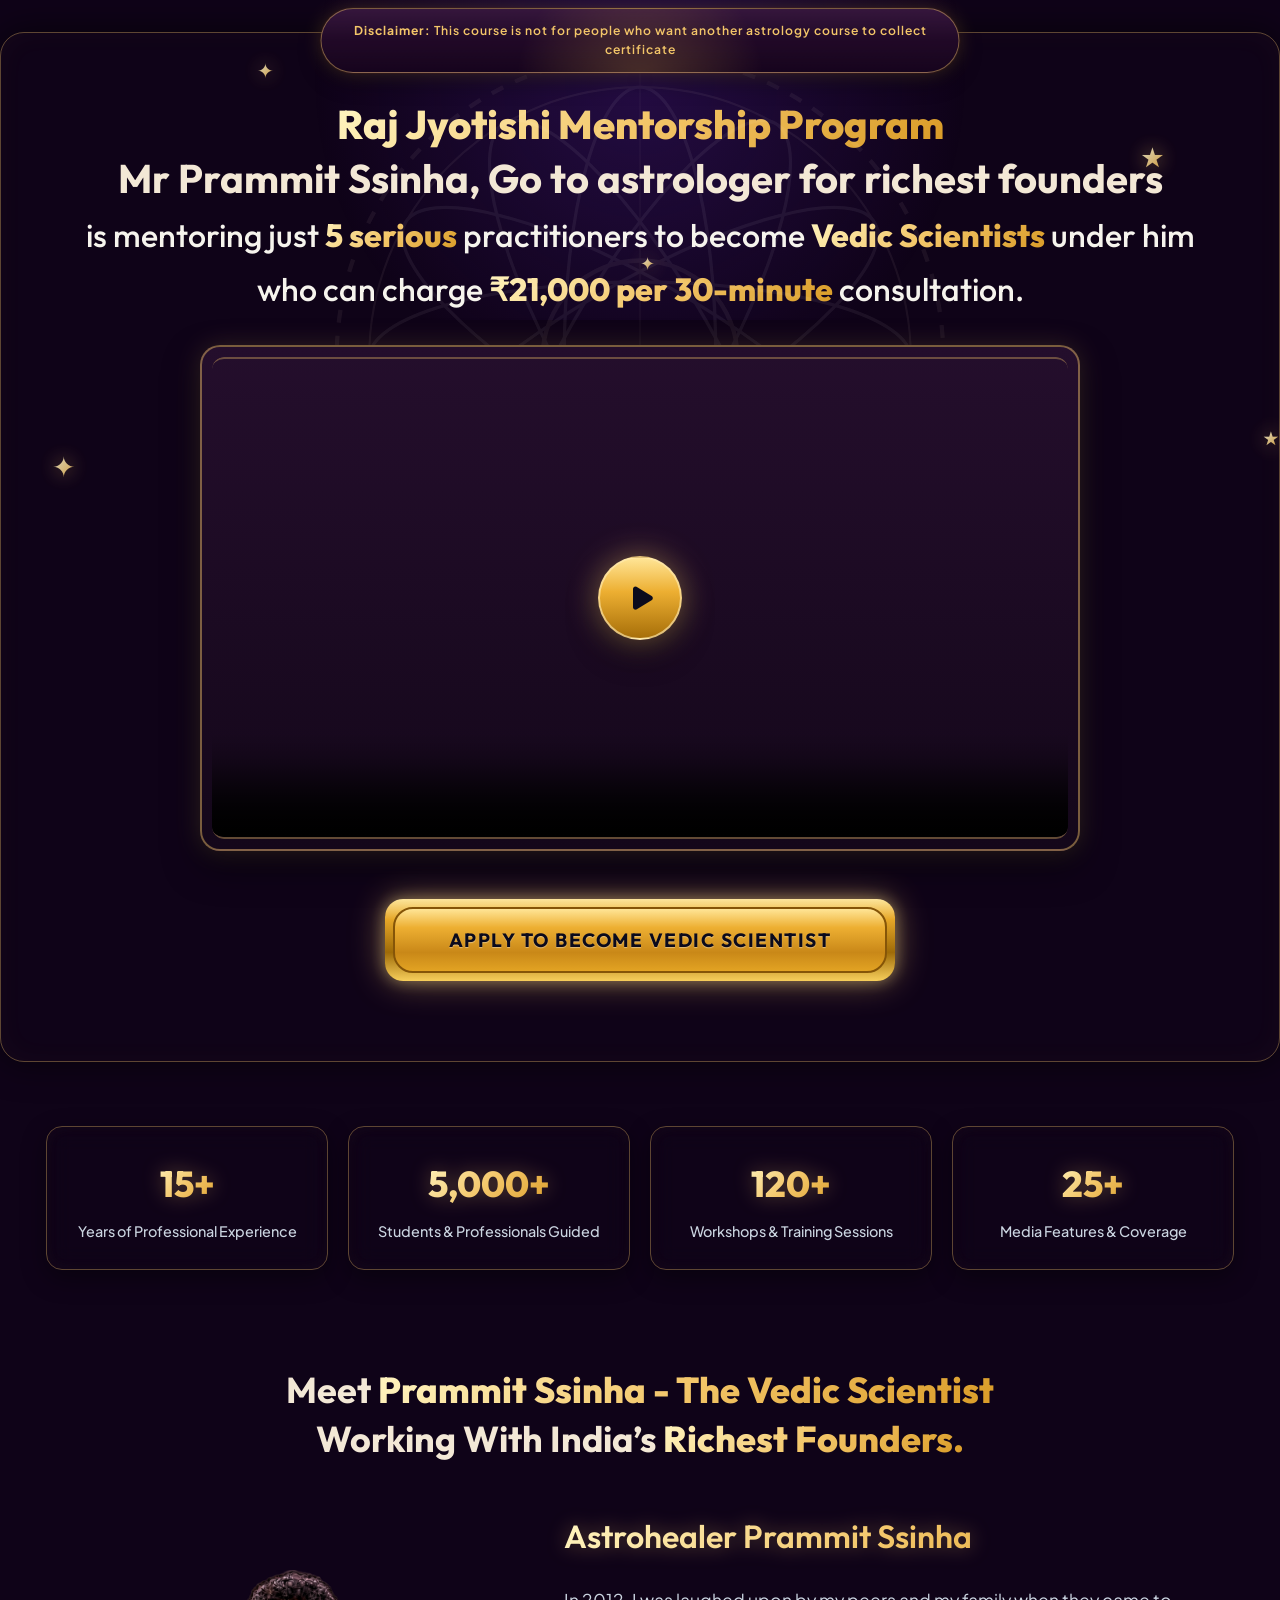
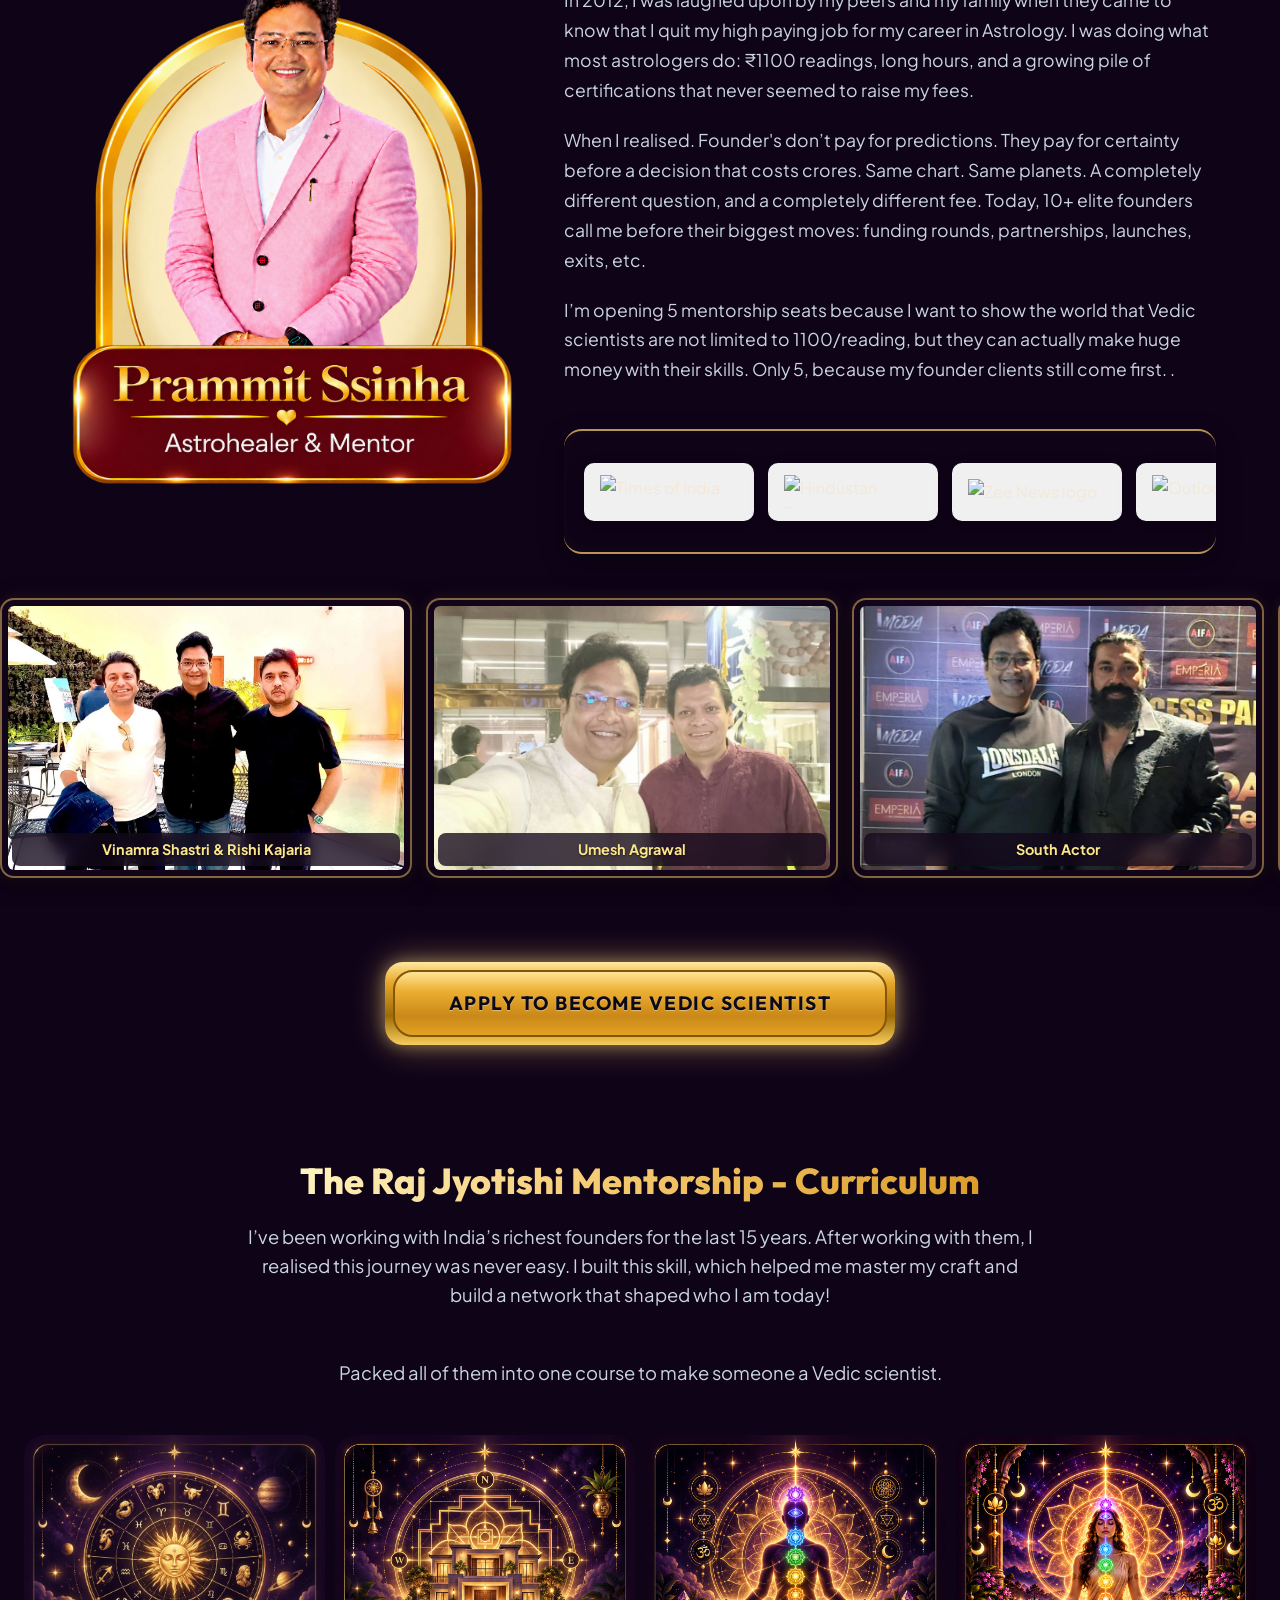
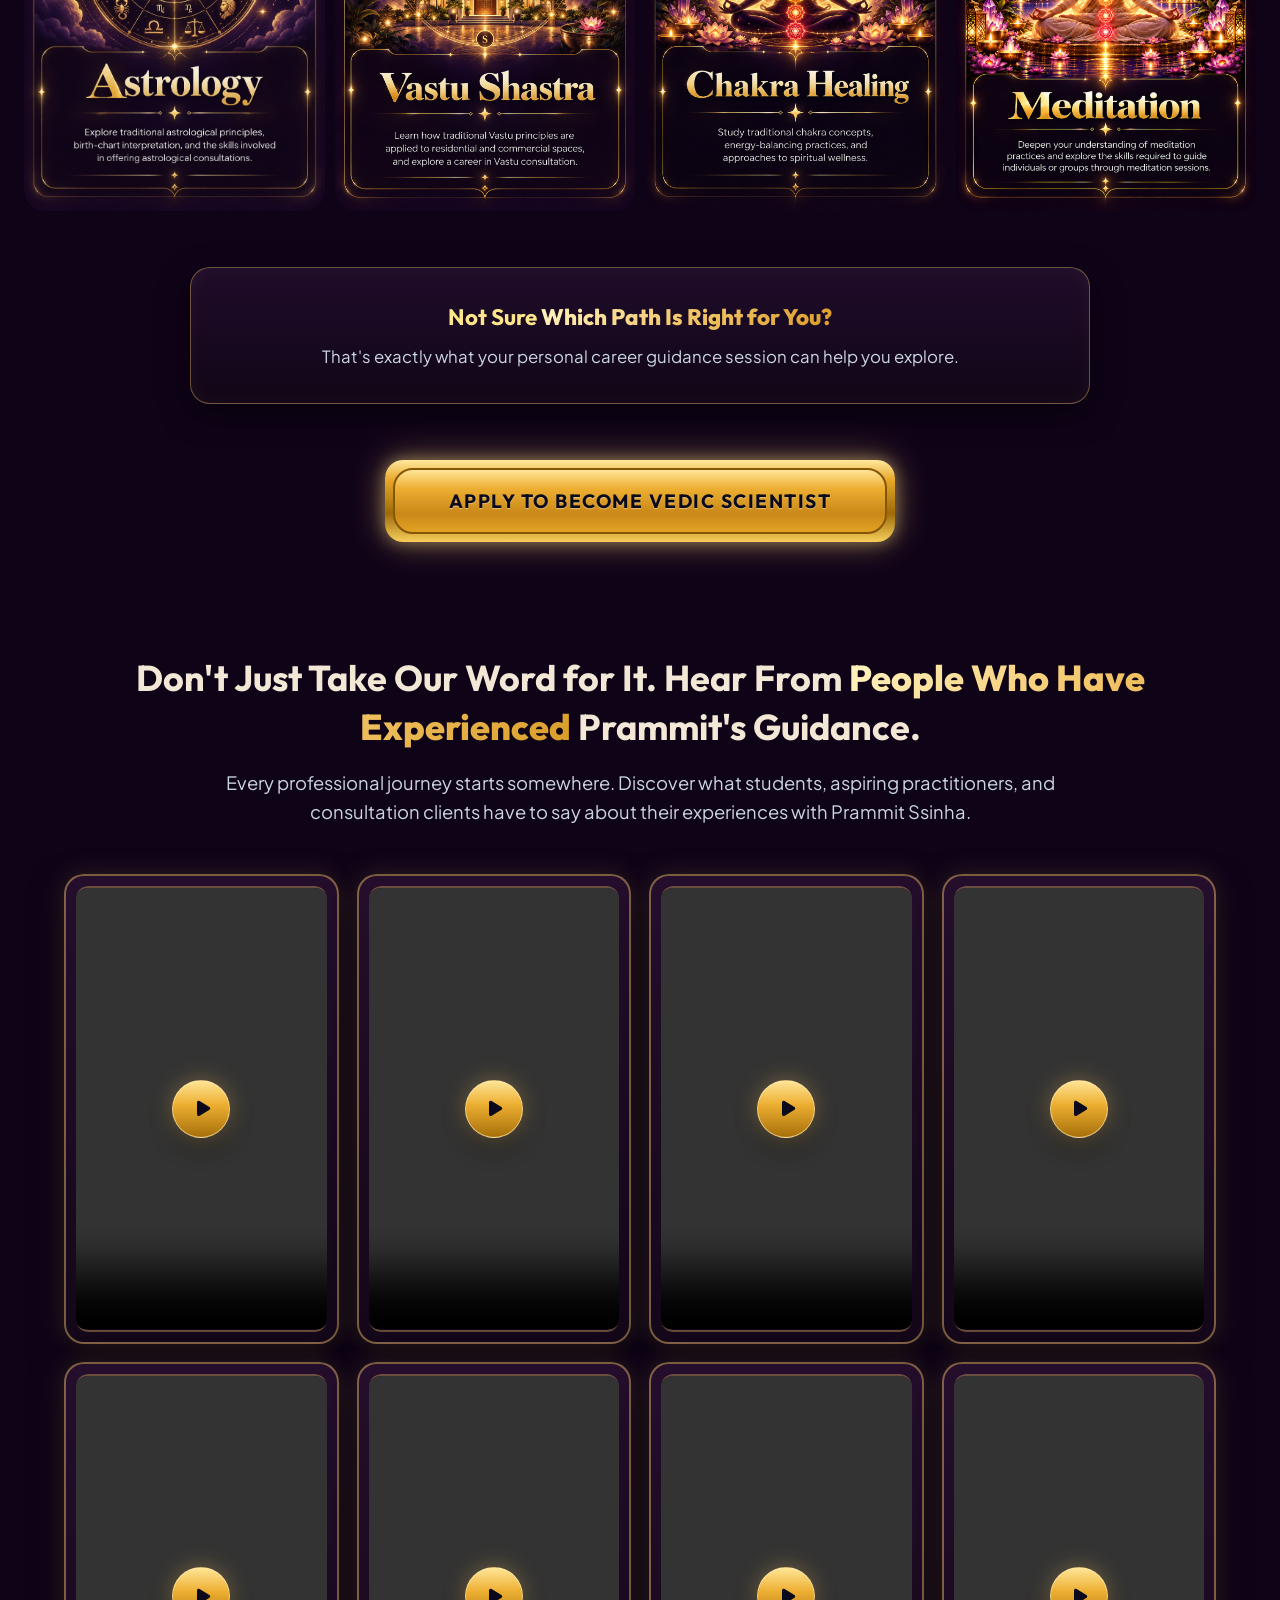
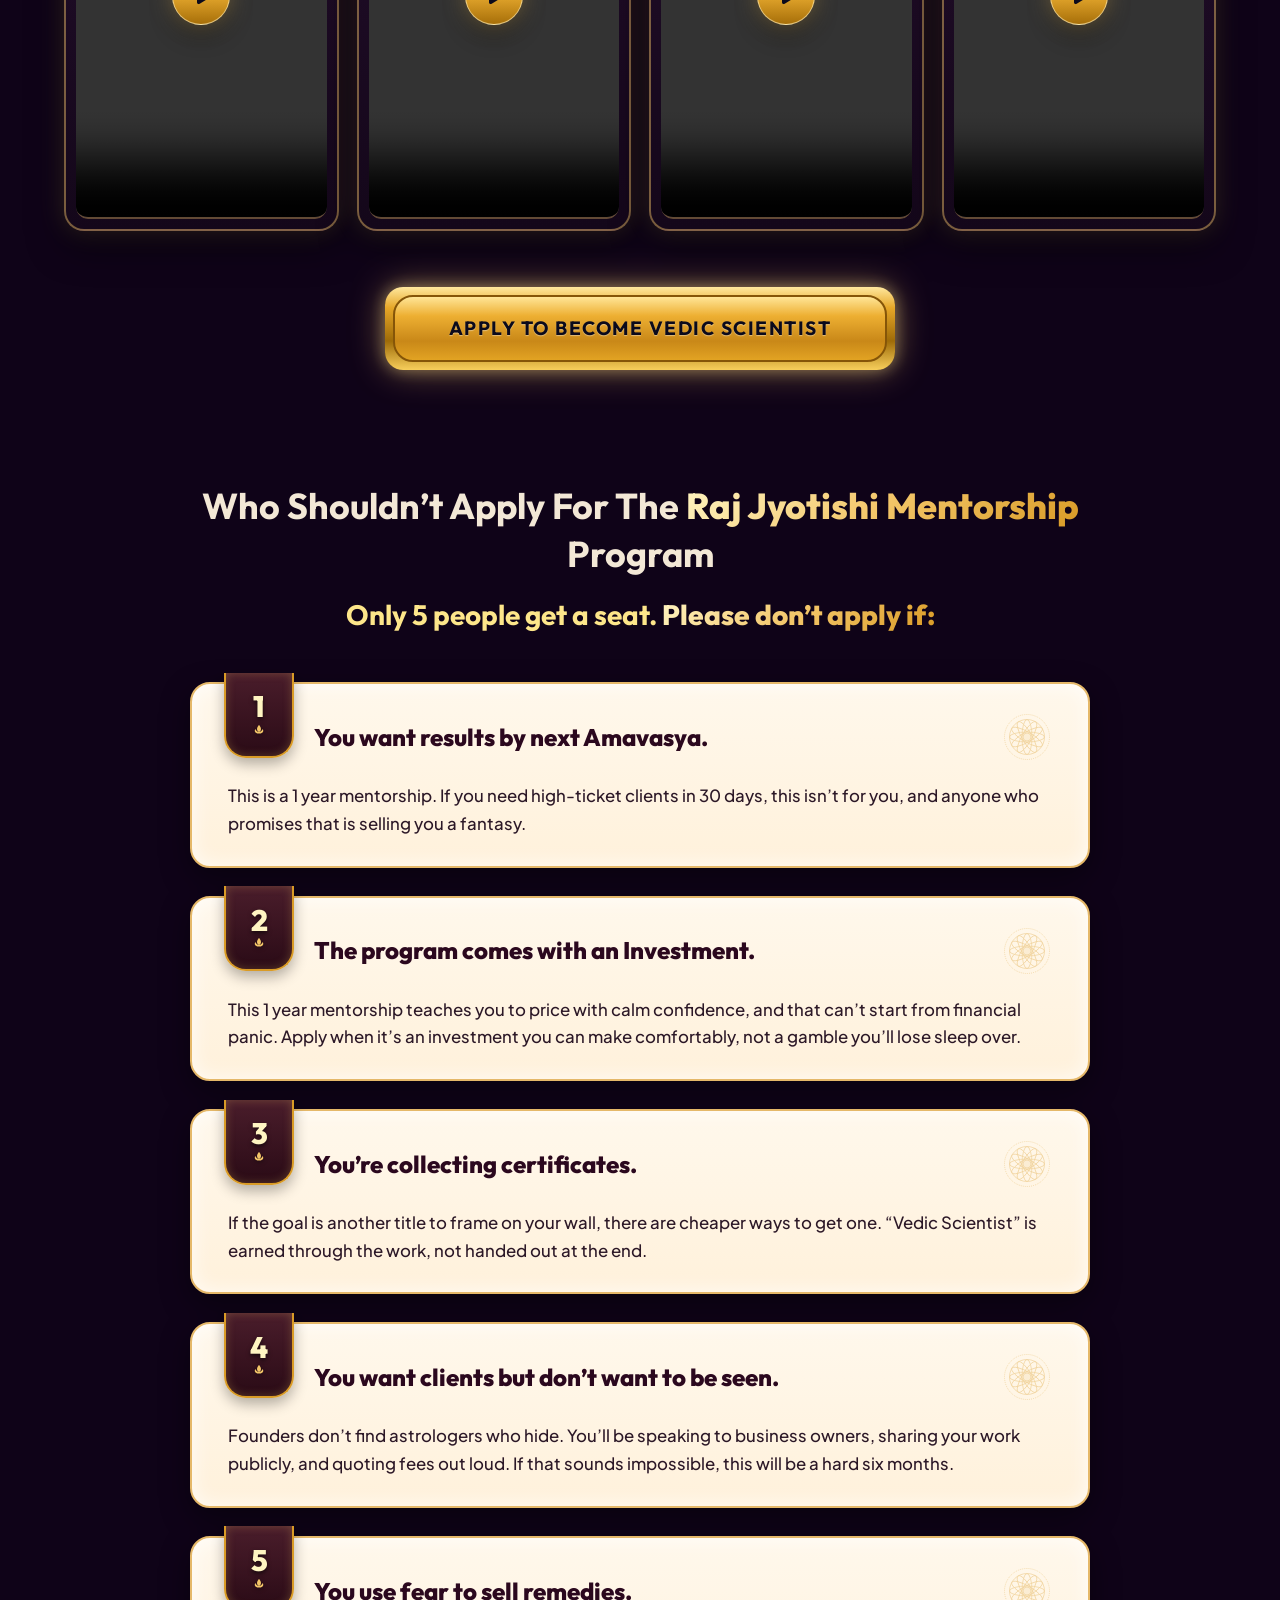
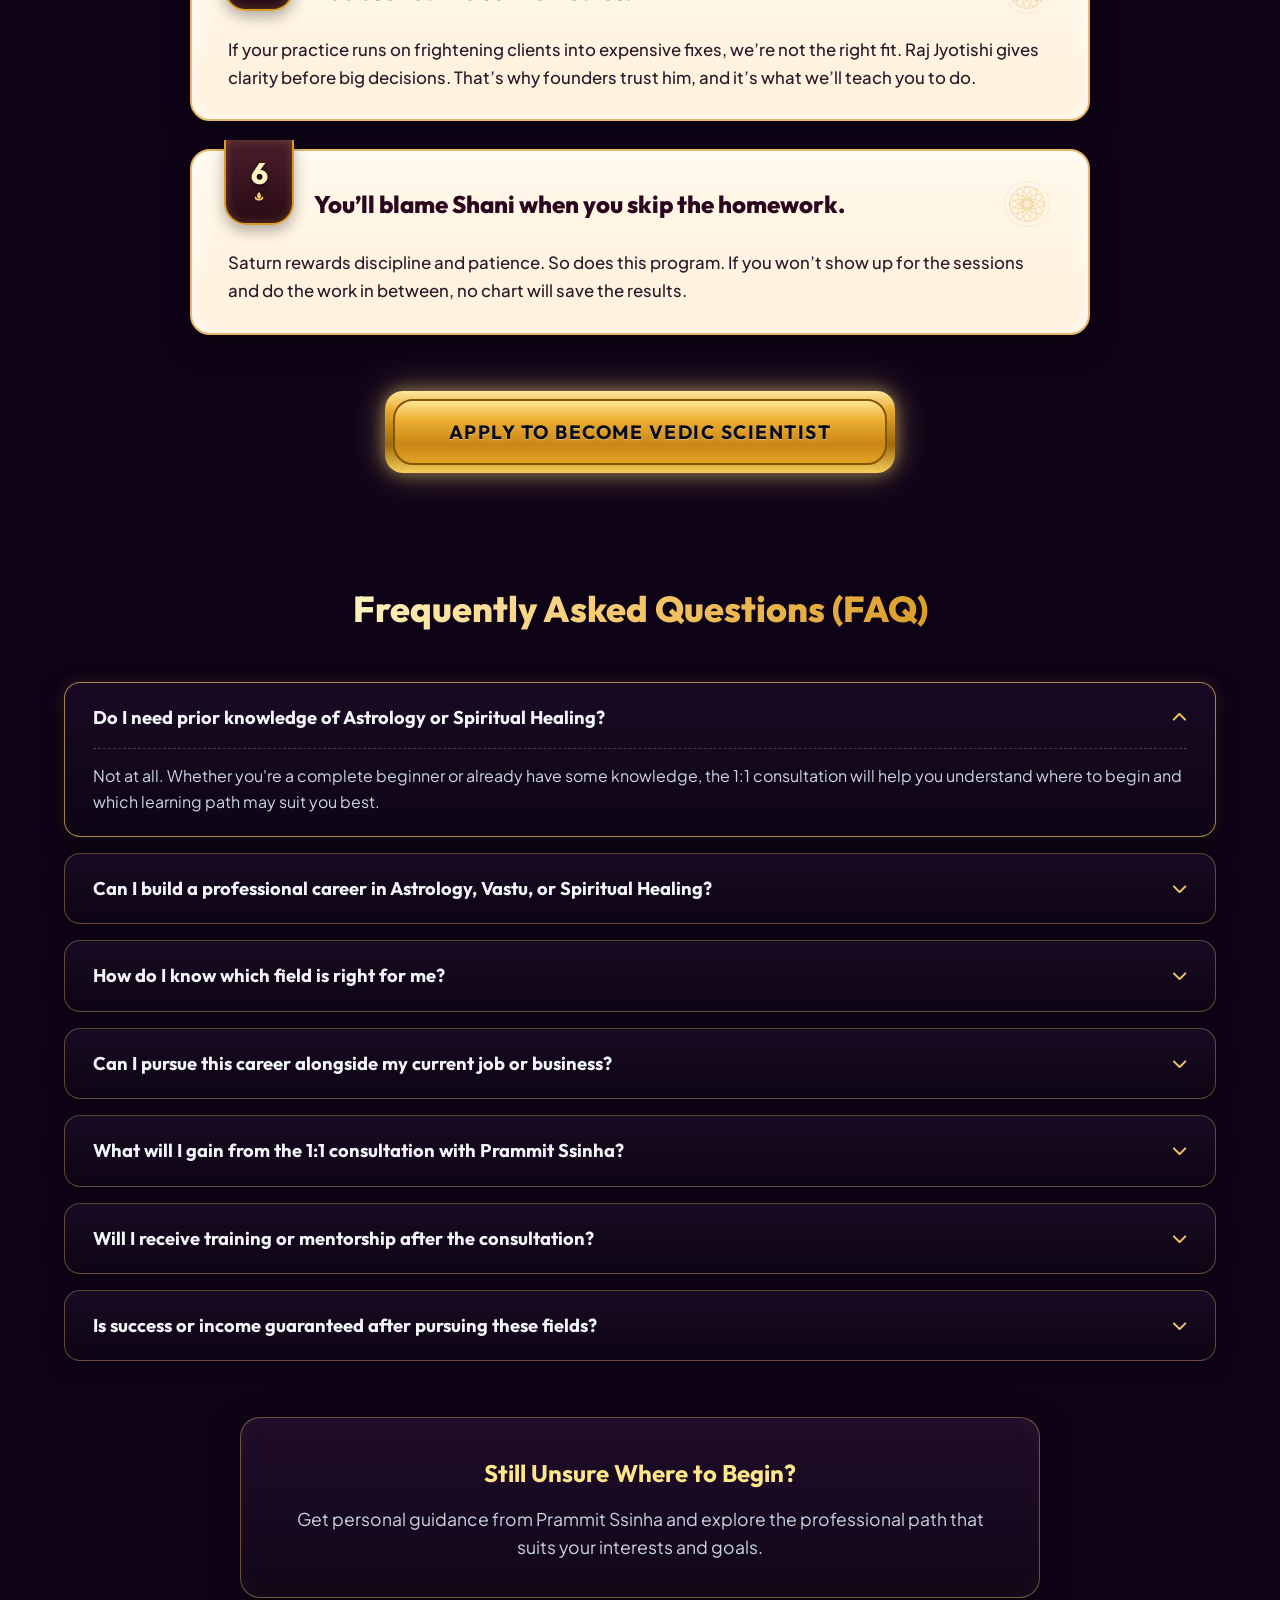
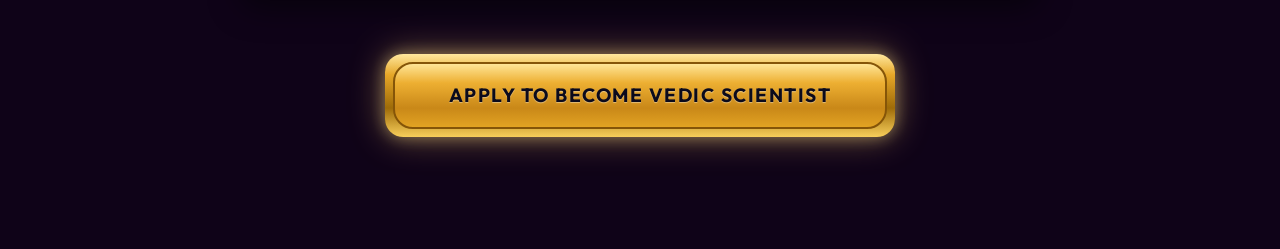
==== commit 505c2b9d: "chnaged video" ====
--- a/index.html
+++ b/index.html
@@ -66,8 +66,8 @@
                 <div class="vsl-card">
                     <div class="vsl-iframe-wrapper">
                         <video class="vsl-iframe"
-                            src="https://video.gumlet.io/6accb1b09fa058877e8c9e89/6ad35fadc56c0515acace73a/main.mp4"
-                            poster="https://video.gumlet.io/6accb1b09fa058877e8c9e89/6ad35fadc56c0515acace73a/thumbnail-1-0.png"
+                            src="https://video.gumlet.io/6accb1b09fa058877e8c9e89/6adef8a3d8b4449c83d30d49/main.mp4"
+                            poster="https://video.gumlet.io/6accb1b09fa058877e8c9e89/6adef8a3d8b4449c83d30d49/thumbnail-1-0.png"
                             title="Astrohealer Prammit Ssinha - Career Guidance VSL" controls playsinline
                             preload="metadata"></video>
                         <button class="vsl-overlay-play" type="button" aria-label="Play video">
@@ -141,7 +141,7 @@
                             I was doing what most astrologers do: ₹1100 readings, long hours, and a growing pile of
                             certifications that never seemed to raise my fees.
                         </p>
-                        <p>But when I realised. Founders don’t pay for predictions. They pay for certainty before a
+                        <p>When I realised. Founder's don’t pay for predictions. They pay for certainty before a
                             decision that costs crores.
 
                             Same chart. Same planets. A completely different question, and a completely different fee.
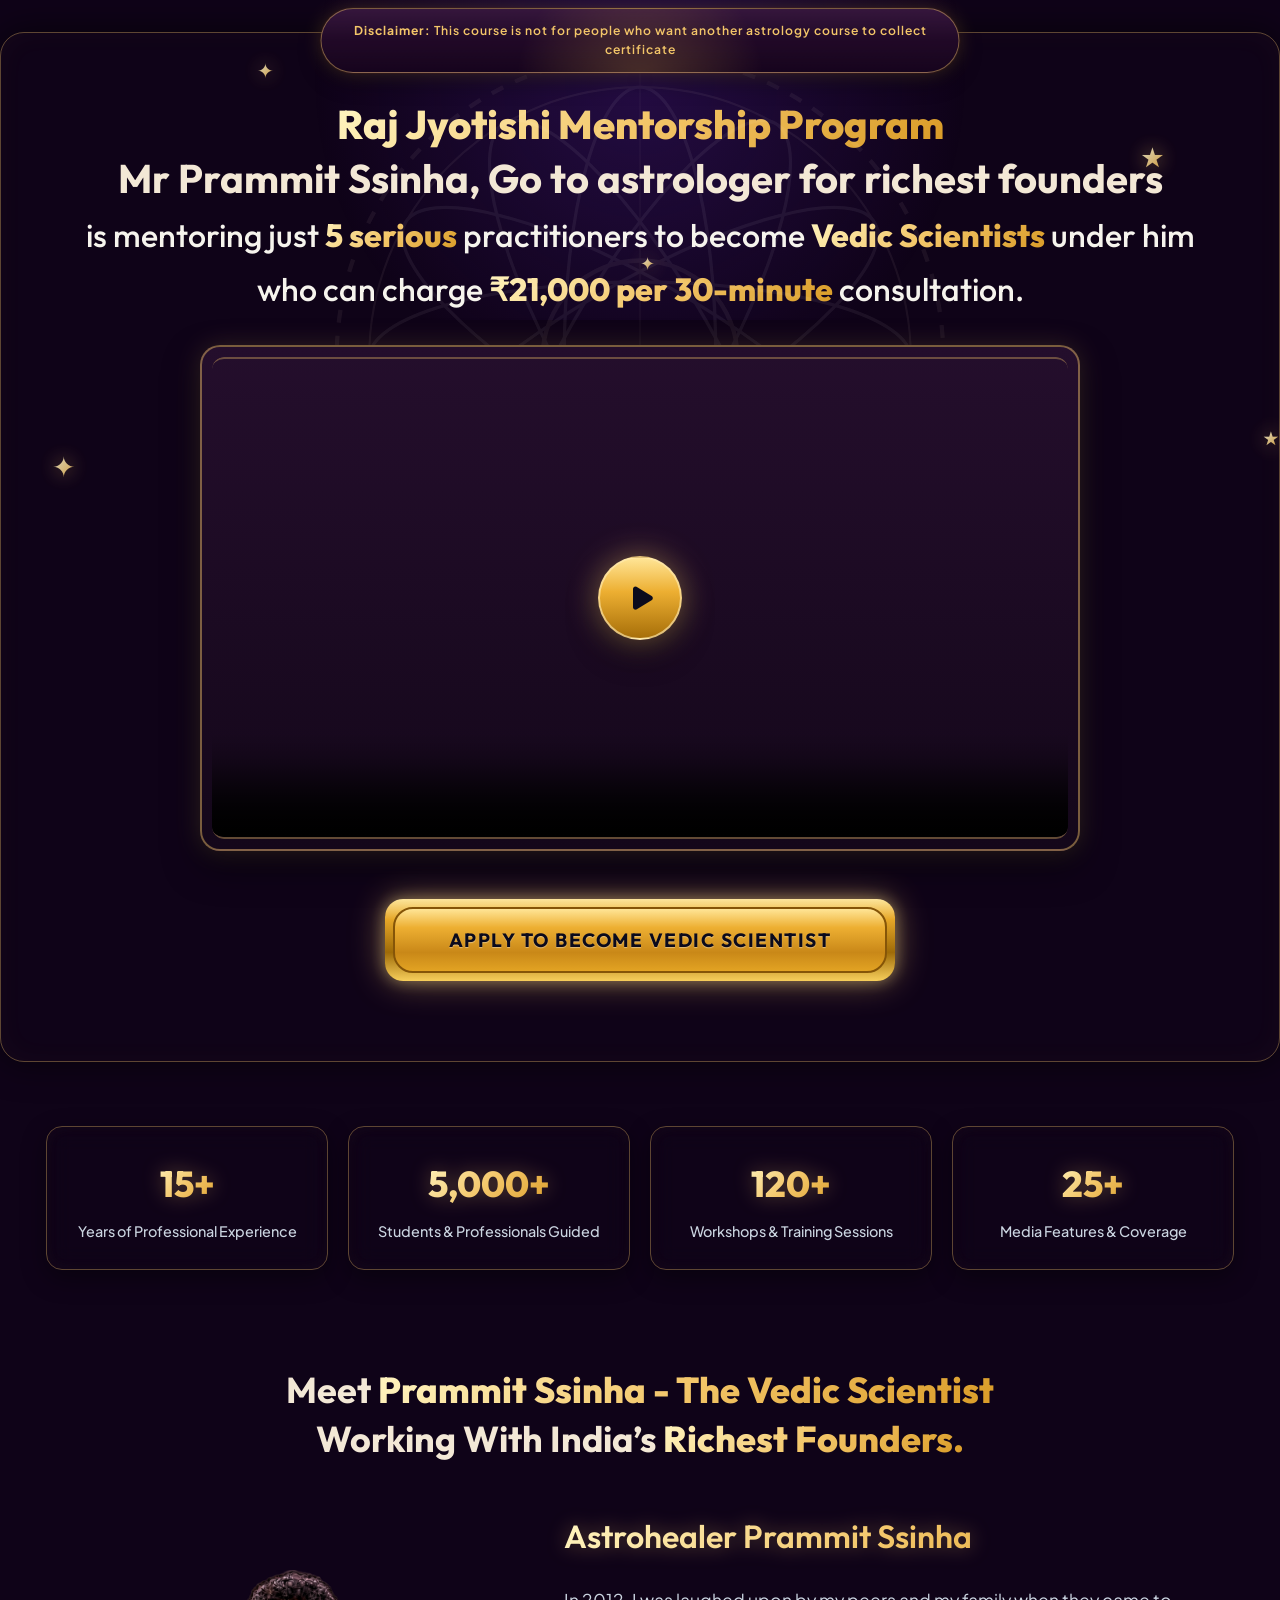
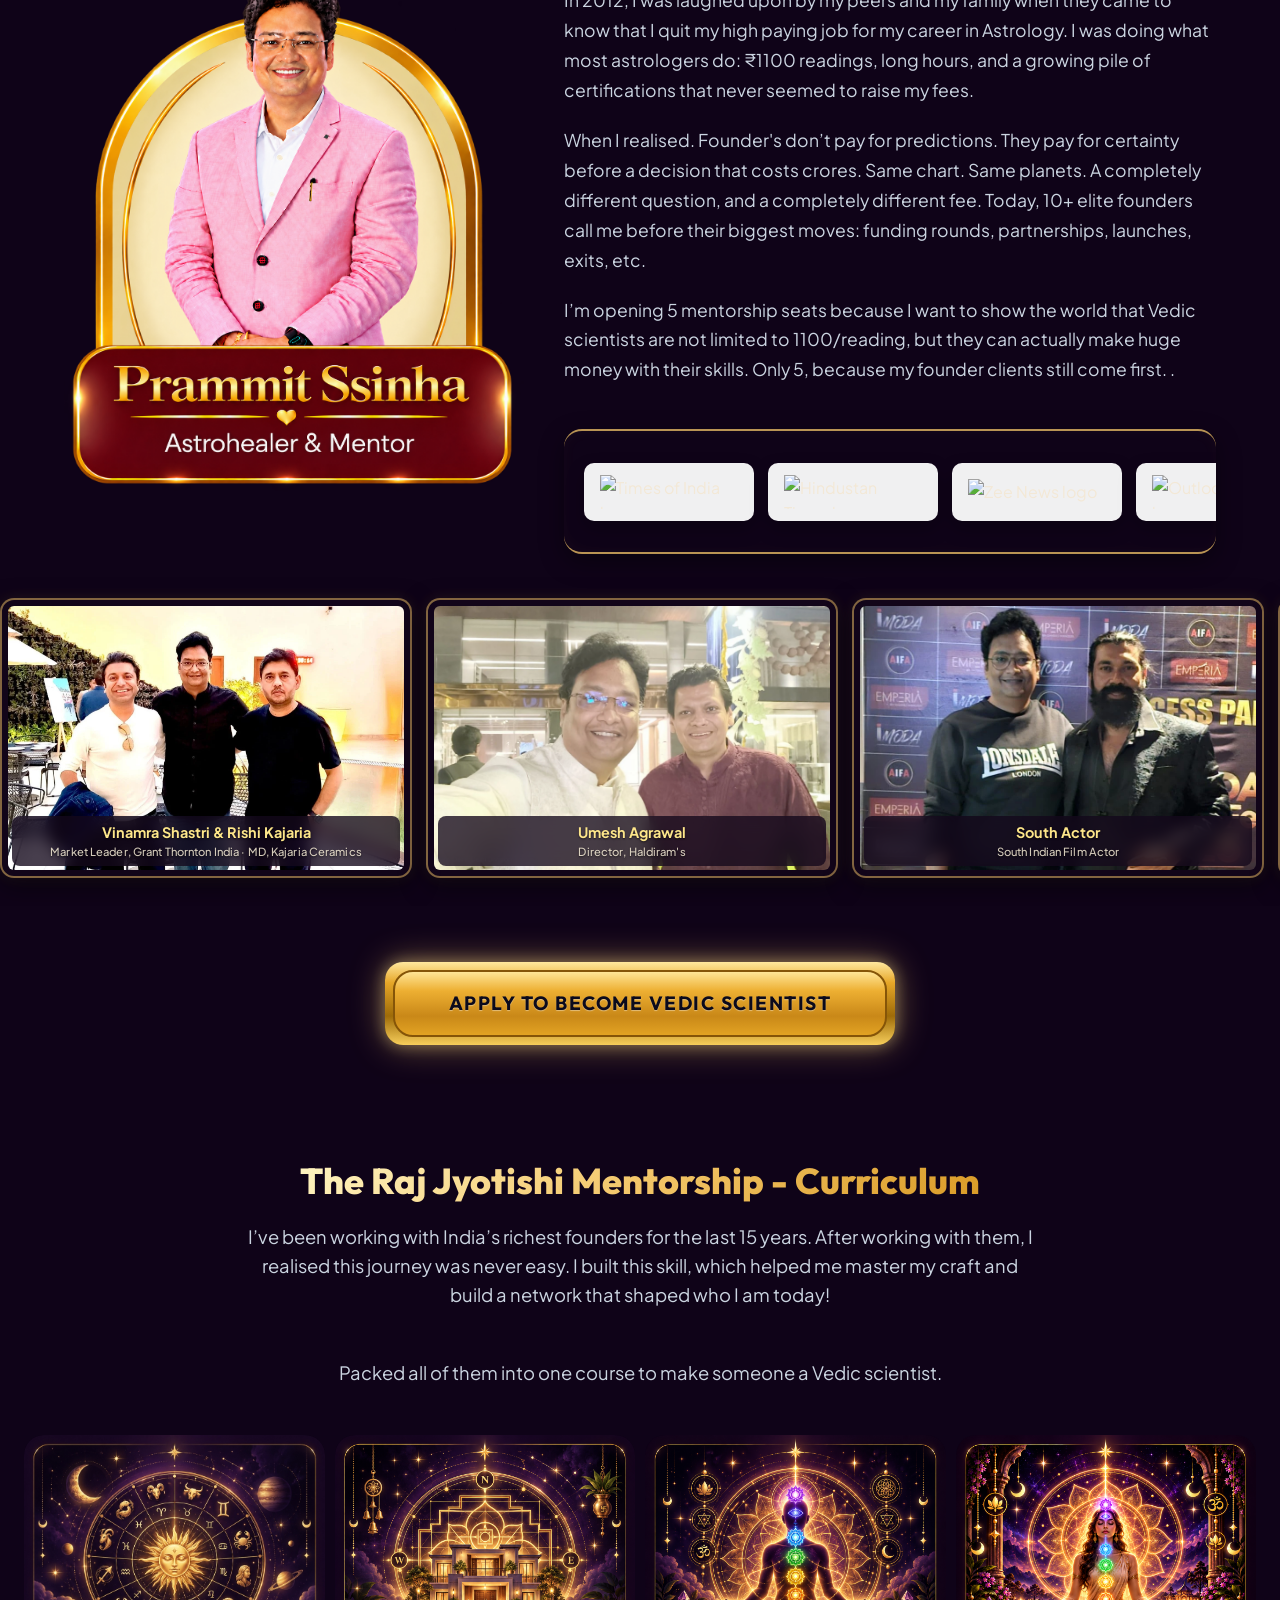
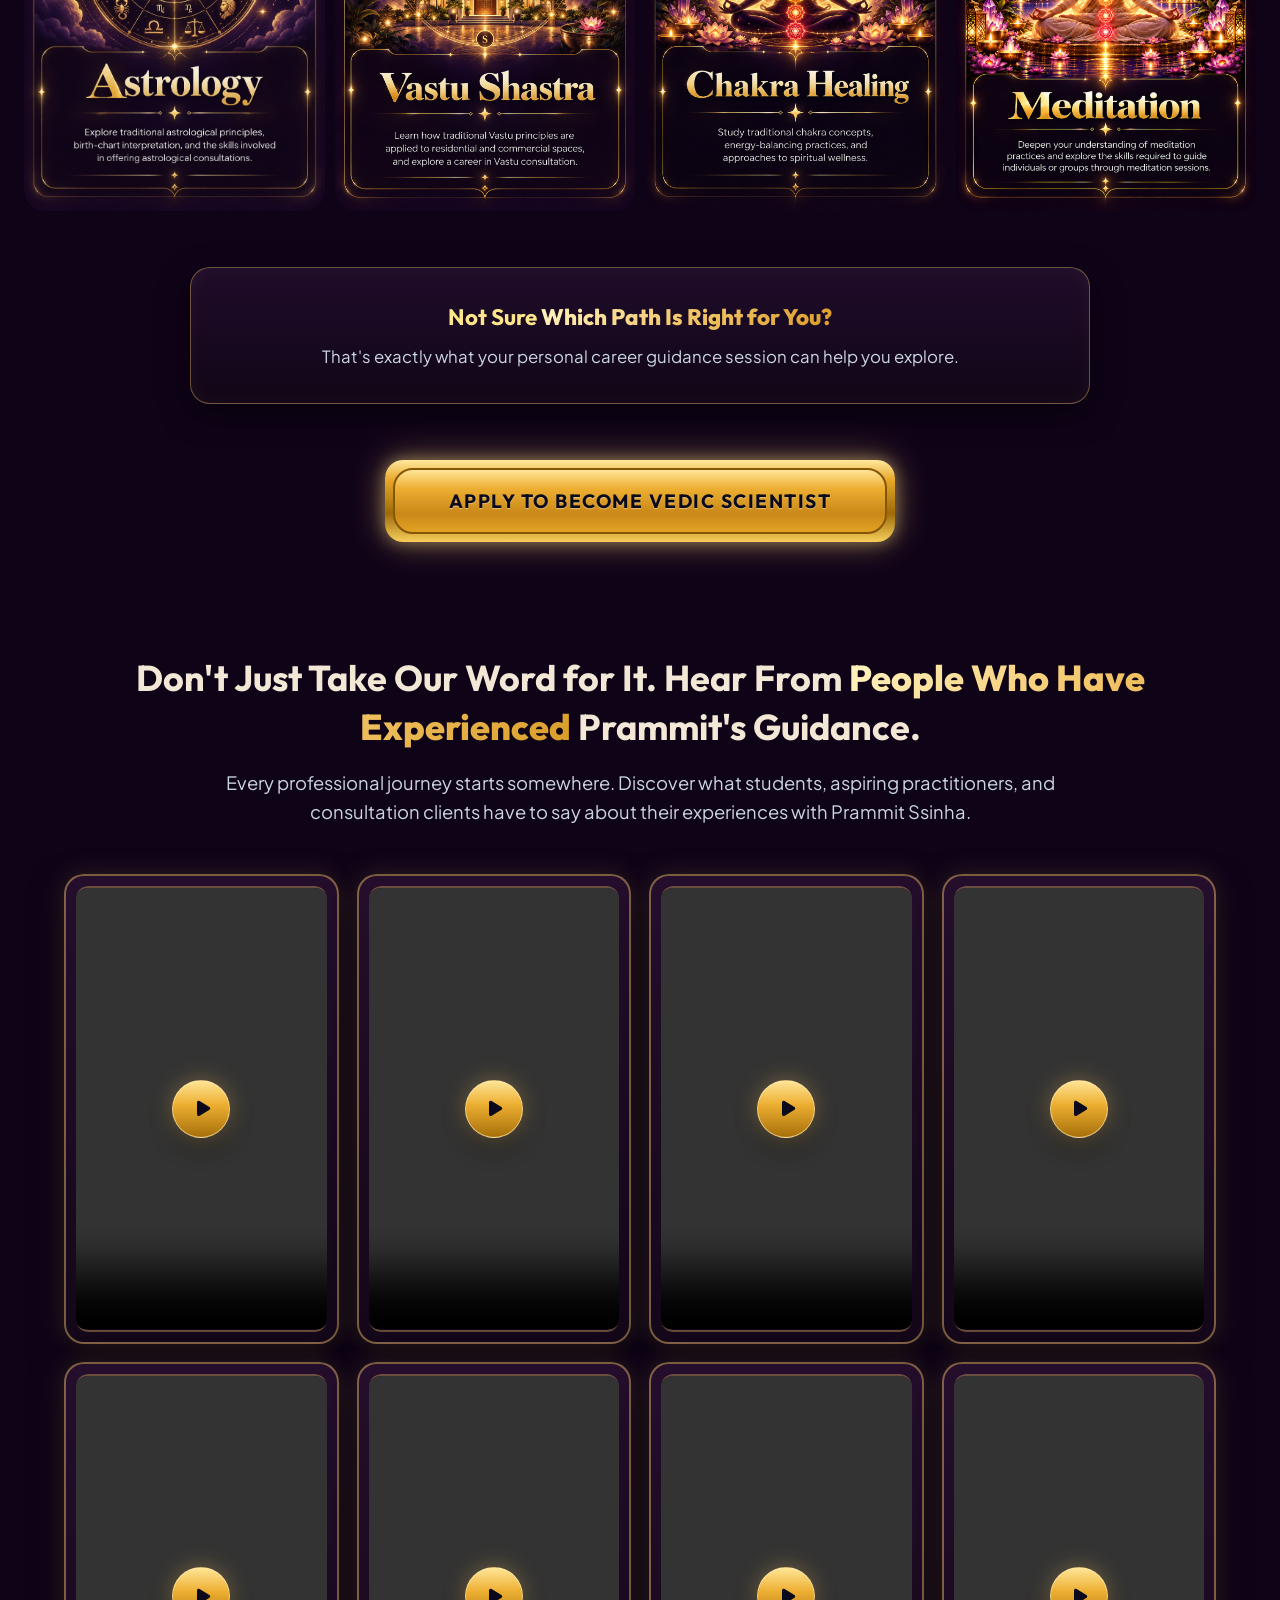
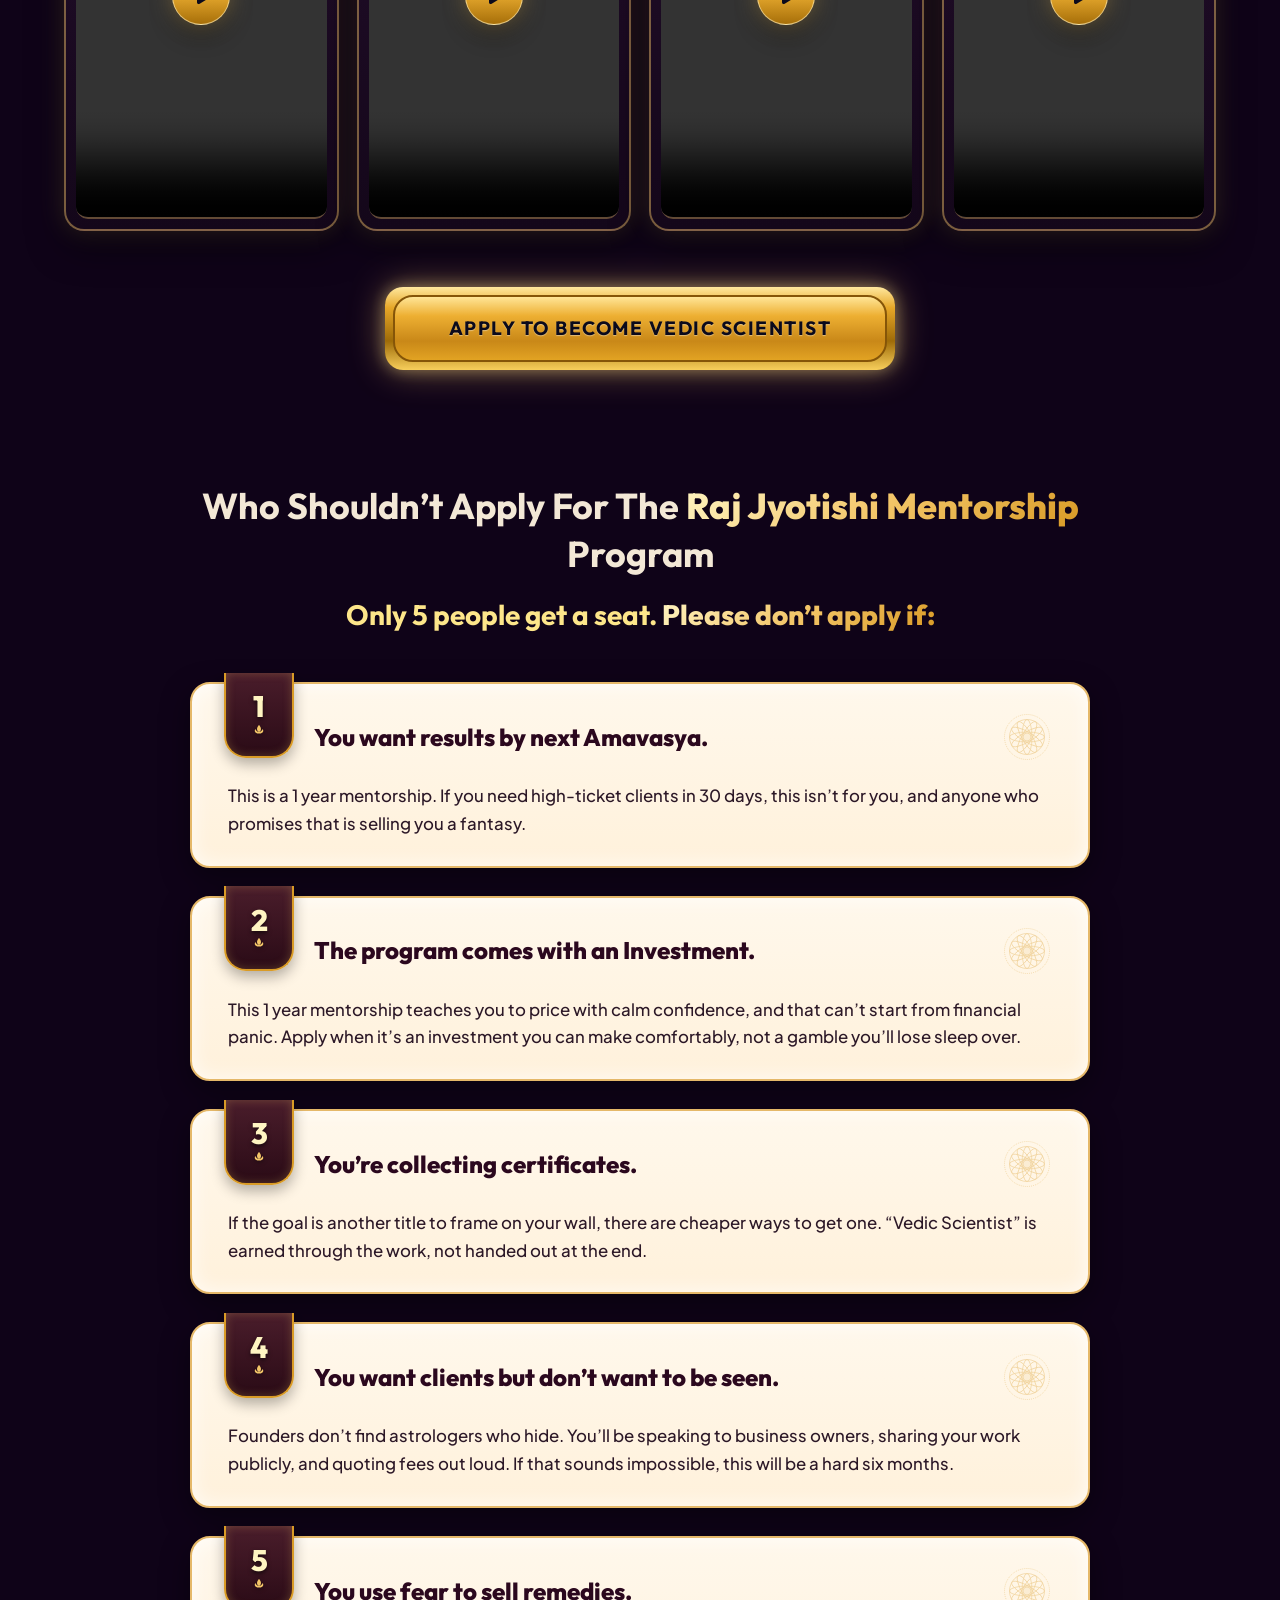
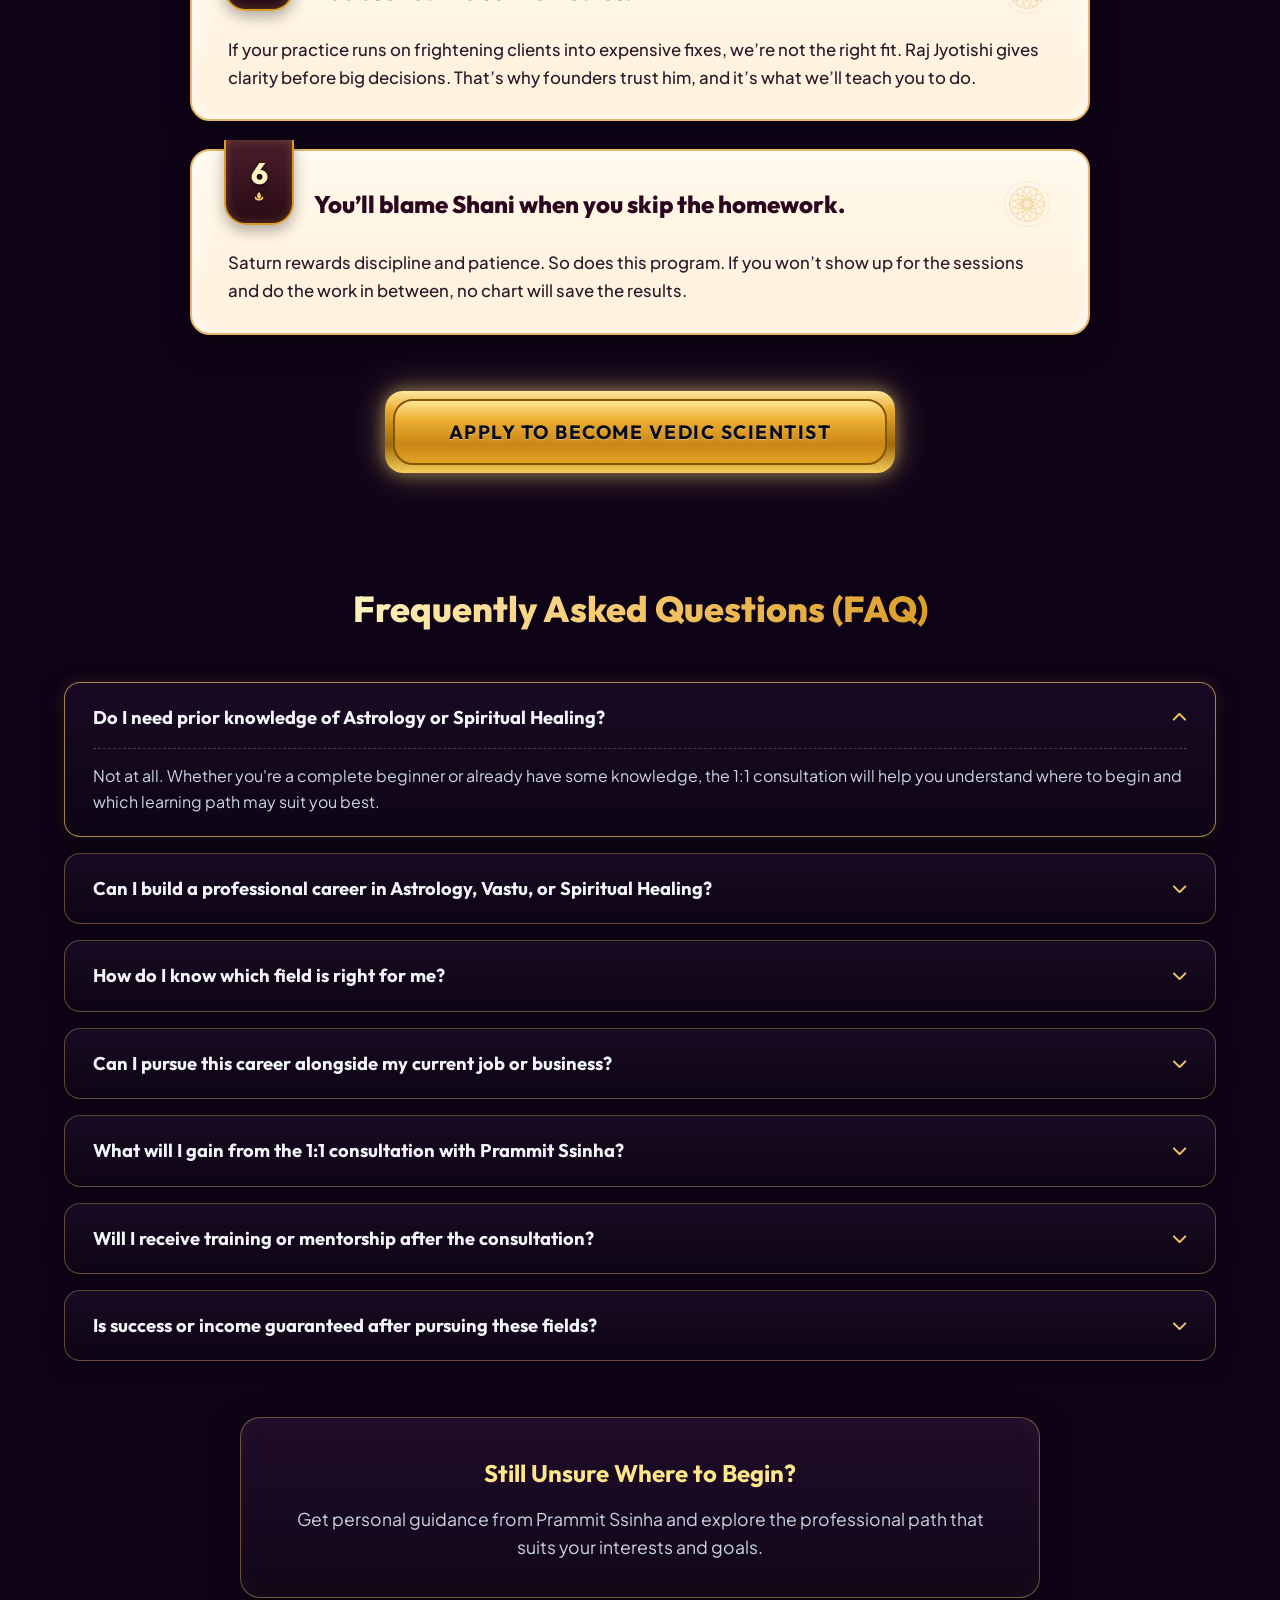
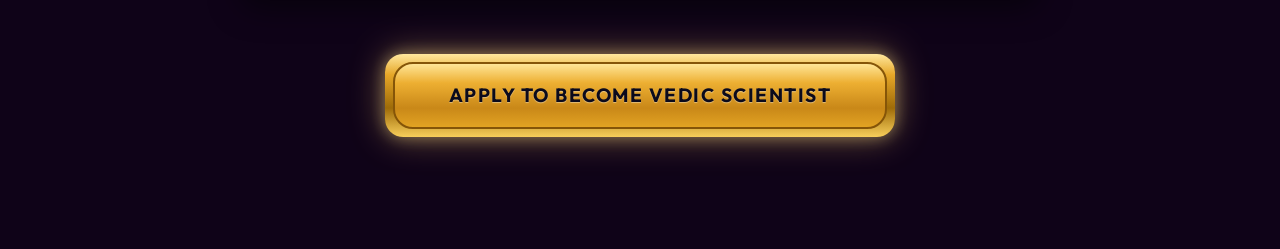
==== commit 666346e1: "Enhance testimonial section with detailed names and designations, and improve styling for better rea" ====
--- a/index.html
+++ b/index.html
@@ -219,112 +219,178 @@
                     <figure class="marquee-testimonial-card">
                         <img src="testimonial/vinamrashastriandrishikajaria.webp"
                             alt="Vinamra Shastri and Rishi Kajaria testimonial" class="marquee-media-img">
-                        <figcaption>Vinamra Shastri &amp; Rishi Kajaria</figcaption>
+                        <figcaption>
+                            <span class="person-name">Vinamra Shastri &amp; Rishi Kajaria</span>
+                            <span class="person-designation">Market Leader, Grant Thornton India · MD, Kajaria Ceramics</span>
+                        </figcaption>
                     </figure>
                     <figure class="marquee-testimonial-card">
                         <img src="testimonial/umeshagrawal%28haldiram%29.webp" alt="Umesh Agrawal testimonial"
                             class="marquee-media-img">
-                        <figcaption>Umesh Agrawal</figcaption>
+                        <figcaption>
+                            <span class="person-name">Umesh Agrawal</span>
+                            <span class="person-designation">Director, Haldiram's</span>
+                        </figcaption>
                     </figure>
                     <figure class="marquee-testimonial-card">
                         <img src="testimonial/southactor.webp" alt="South actor testimonial" class="marquee-media-img">
-                        <figcaption>South Actor</figcaption>
+                        <figcaption>
+                            <span class="person-name">South Actor</span>
+                            <span class="person-designation">South Indian Film Actor</span>
+                        </figcaption>
                     </figure>
                     <figure class="marquee-testimonial-card">
                         <img src="testimonial/sanjeevkumarbijli%28pvrowner%29.webp"
                             alt="Sanjeev Kumar Bijli testimonial" class="marquee-media-img">
-                        <figcaption>Sanjeev Kumar Bijli</figcaption>
+                        <figcaption>
+                            <span class="person-name">Sanjeev Kumar Bijli</span>
+                            <span class="person-designation">Executive Director, PVR INOX</span>
+                        </figcaption>
                     </figure>
                     <figure class="marquee-testimonial-card">
                         <img src="testimonial/rubaljain%28safeexpresslogistics%29.webp" alt="Rubal Jain testimonial"
                             class="marquee-media-img">
-                        <figcaption>Rubal Jain</figcaption>
+                        <figcaption>
+                            <span class="person-name">Rubal Jain</span>
+                            <span class="person-designation">Managing Director, Safexpress</span>
+                        </figcaption>
                     </figure>
                     <figure class="marquee-testimonial-card">
                         <img src="testimonial/rahulsharma%28micromax%29.webp" alt="Rahul Sharma testimonial"
                             class="marquee-media-img">
-                        <figcaption>Rahul Sharma</figcaption>
+                        <figcaption>
+                            <span class="person-name">Rahul Sharma</span>
+                            <span class="person-designation">Co-founder, Micromax</span>
+                        </figcaption>
                     </figure>
                     <figure class="marquee-testimonial-card">
                         <img src="testimonial/mohitdubey%28carwale%29.webp" alt="Mohit Dubey testimonial"
                             class="marquee-media-img">
-                        <figcaption>Mohit Dubey</figcaption>
+                        <figcaption>
+                            <span class="person-name">Mohit Dubey</span>
+                            <span class="person-designation">Co-founder, CarWale</span>
+                        </figcaption>
                     </figure>
                     <figure class="marquee-testimonial-card">
                         <img src="testimonial/krishnabharadwaj.webp" alt="Krishna Bharadwaj testimonial"
                             class="marquee-media-img">
-                        <figcaption>Krishna Bharadwaj</figcaption>
+                        <figcaption>
+                            <span class="person-name">Krishna Bharadwaj</span>
+                            <span class="person-designation">Indian Television Actor · Tenali Rama</span>
+                        </figcaption>
                     </figure>
                     <figure class="marquee-testimonial-card">
                         <img src="testimonial/khesarilaalyadav.webp" alt="Khesari Laal Yadav testimonial"
                             class="marquee-media-img">
-                        <figcaption>Khesari Laal Yadav</figcaption>
+                        <figcaption>
+                            <span class="person-name">Khesari Laal Yadav</span>
+                            <span class="person-designation">Bhojpuri Actor &amp; Singer</span>
+                        </figcaption>
                     </figure>
                     <figure class="marquee-testimonial-card">
                         <img src="testimonial/ipskiranbedi.webp" alt="IPS Kiran Bedi testimonial"
                             class="marquee-media-img">
-                        <figcaption>IPS Kiran Bedi</figcaption>
+                        <figcaption>
+                            <span class="person-name">IPS Kiran Bedi</span>
+                            <span class="person-designation">Former IPS Officer · Ex-Lt. Governor, Puducherry</span>
+                        </figcaption>
                     </figure>
                     <figure class="marquee-testimonial-card">
                         <img src="testimonial/ifsdeepakbohra.webp" alt="IFS Deepak Bohra testimonial"
                             class="marquee-media-img">
-                        <figcaption>IFS Deepak Bohra</figcaption>
+                        <figcaption>
+                            <span class="person-name">IFS Deepak Bohra</span>
+                            <span class="person-designation">Former Indian Ambassador, IFS</span>
+                        </figcaption>
                     </figure>
 
                     <!-- Duplicated for seamless infinite loop -->
                     <figure class="marquee-testimonial-card">
                         <img src="testimonial/vinamrashastriandrishikajaria.webp"
                             alt="Vinamra Shastri and Rishi Kajaria testimonial" class="marquee-media-img">
-                        <figcaption>Vinamra Shastri &amp; Rishi Kajaria</figcaption>
+                        <figcaption>
+                            <span class="person-name">Vinamra Shastri &amp; Rishi Kajaria</span>
+                            <span class="person-designation">Market Leader, Grant Thornton India · MD, Kajaria Ceramics</span>
+                        </figcaption>
                     </figure>
                     <figure class="marquee-testimonial-card">
                         <img src="testimonial/umeshagrawal%28haldiram%29.webp" alt="Umesh Agrawal testimonial"
                             class="marquee-media-img">
-                        <figcaption>Umesh Agrawal</figcaption>
+                        <figcaption>
+                            <span class="person-name">Umesh Agrawal</span>
+                            <span class="person-designation">Director, Haldiram's</span>
+                        </figcaption>
                     </figure>
                     <figure class="marquee-testimonial-card">
                         <img src="testimonial/southactor.webp" alt="South actor testimonial" class="marquee-media-img">
-                        <figcaption>South Actor</figcaption>
+                        <figcaption>
+                            <span class="person-name">South Actor</span>
+                            <span class="person-designation">South Indian Film Actor</span>
+                        </figcaption>
                     </figure>
                     <figure class="marquee-testimonial-card">
                         <img src="testimonial/sanjeevkumarbijli%28pvrowner%29.webp"
                             alt="Sanjeev Kumar Bijli testimonial" class="marquee-media-img">
-                        <figcaption>Sanjeev Kumar Bijli</figcaption>
+                        <figcaption>
+                            <span class="person-name">Sanjeev Kumar Bijli</span>
+                            <span class="person-designation">Executive Director, PVR INOX</span>
+                        </figcaption>
                     </figure>
                     <figure class="marquee-testimonial-card">
                         <img src="testimonial/rubaljain%28safeexpresslogistics%29.webp" alt="Rubal Jain testimonial"
                             class="marquee-media-img">
-                        <figcaption>Rubal Jain</figcaption>
+                        <figcaption>
+                            <span class="person-name">Rubal Jain</span>
+                            <span class="person-designation">Managing Director, Safexpress</span>
+                        </figcaption>
                     </figure>
                     <figure class="marquee-testimonial-card">
                         <img src="testimonial/rahulsharma%28micromax%29.webp" alt="Rahul Sharma testimonial"
                             class="marquee-media-img">
-                        <figcaption>Rahul Sharma</figcaption>
+                        <figcaption>
+                            <span class="person-name">Rahul Sharma</span>
+                            <span class="person-designation">Co-founder, Micromax</span>
+                        </figcaption>
                     </figure>
                     <figure class="marquee-testimonial-card">
                         <img src="testimonial/mohitdubey%28carwale%29.webp" alt="Mohit Dubey testimonial"
                             class="marquee-media-img">
-                        <figcaption>Mohit Dubey</figcaption>
+                        <figcaption>
+                            <span class="person-name">Mohit Dubey</span>
+                            <span class="person-designation">Co-founder, CarWale</span>
+                        </figcaption>
                     </figure>
                     <figure class="marquee-testimonial-card">
                         <img src="testimonial/krishnabharadwaj.webp" alt="Krishna Bharadwaj testimonial"
                             class="marquee-media-img">
-                        <figcaption>Krishna Bharadwaj</figcaption>
+                        <figcaption>
+                            <span class="person-name">Krishna Bharadwaj</span>
+                            <span class="person-designation">Indian Television Actor · Tenali Rama</span>
+                        </figcaption>
                     </figure>
                     <figure class="marquee-testimonial-card">
                         <img src="testimonial/khesarilaalyadav.webp" alt="Khesari Laal Yadav testimonial"
                             class="marquee-media-img">
-                        <figcaption>Khesari Laal Yadav</figcaption>
+                        <figcaption>
+                            <span class="person-name">Khesari Laal Yadav</span>
+                            <span class="person-designation">Bhojpuri Actor &amp; Singer</span>
+                        </figcaption>
                     </figure>
                     <figure class="marquee-testimonial-card">
                         <img src="testimonial/ipskiranbedi.webp" alt="IPS Kiran Bedi testimonial"
                             class="marquee-media-img">
-                        <figcaption>IPS Kiran Bedi</figcaption>
+                        <figcaption>
+                            <span class="person-name">IPS Kiran Bedi</span>
+                            <span class="person-designation">Former IPS Officer · Ex-Lt. Governor, Puducherry</span>
+                        </figcaption>
                     </figure>
                     <figure class="marquee-testimonial-card">
                         <img src="testimonial/ifsdeepakbohra.webp" alt="IFS Deepak Bohra testimonial"
                             class="marquee-media-img">
-                        <figcaption>IFS Deepak Bohra</figcaption>
+                        <figcaption>
+                            <span class="person-name">IFS Deepak Bohra</span>
+                            <span class="person-designation">Former Indian Ambassador, IFS</span>
+                        </figcaption>
                     </figure>
                 </div>
             </div>
--- a/style.css
+++ b/style.css
@@ -891,6 +891,9 @@
   left: 12px;
   right: 12px;
   bottom: 12px;
+  display: flex;
+  flex-direction: column;
+  gap: 2px;
   padding: 8px 10px;
   border-radius: 8px;
   background: rgba(20, 8, 28, 0.78);
@@ -901,6 +904,22 @@
   text-align: center;
   text-shadow: 0 1px 2px rgba(0, 0, 0, 0.6);
   backdrop-filter: blur(8px);
+}
+
+.marquee-testimonial-card .person-name {
+  display: block;
+  font-size: 0.9rem;
+  font-weight: 700;
+  line-height: 1.2;
+}
+
+.marquee-testimonial-card .person-designation {
+  display: block;
+  font-size: 0.7rem;
+  font-weight: 500;
+  line-height: 1.3;
+  letter-spacing: 0.01em;
+  color: rgba(255, 245, 222, 0.82);
 }
 
 @keyframes mediaImageMarqueeScroll {
@@ -2274,6 +2293,14 @@
     padding: 7px 8px;
     font-size: 0.78rem;
   }
+
+  .marquee-testimonial-card .person-name {
+    font-size: 0.78rem;
+  }
+
+  .marquee-testimonial-card .person-designation {
+    font-size: 0.64rem;
+  }
 }
 
 @media (max-width: 600px) {
@@ -2410,6 +2437,14 @@
     font-size: 0.72rem;
   }
 
+  .marquee-testimonial-card .person-name {
+    font-size: 0.72rem;
+  }
+
+  .marquee-testimonial-card .person-designation {
+    font-size: 0.6rem;
+  }
+
   .section-two-cta .cta-button {
     width: 100%;
     max-width: 360px;
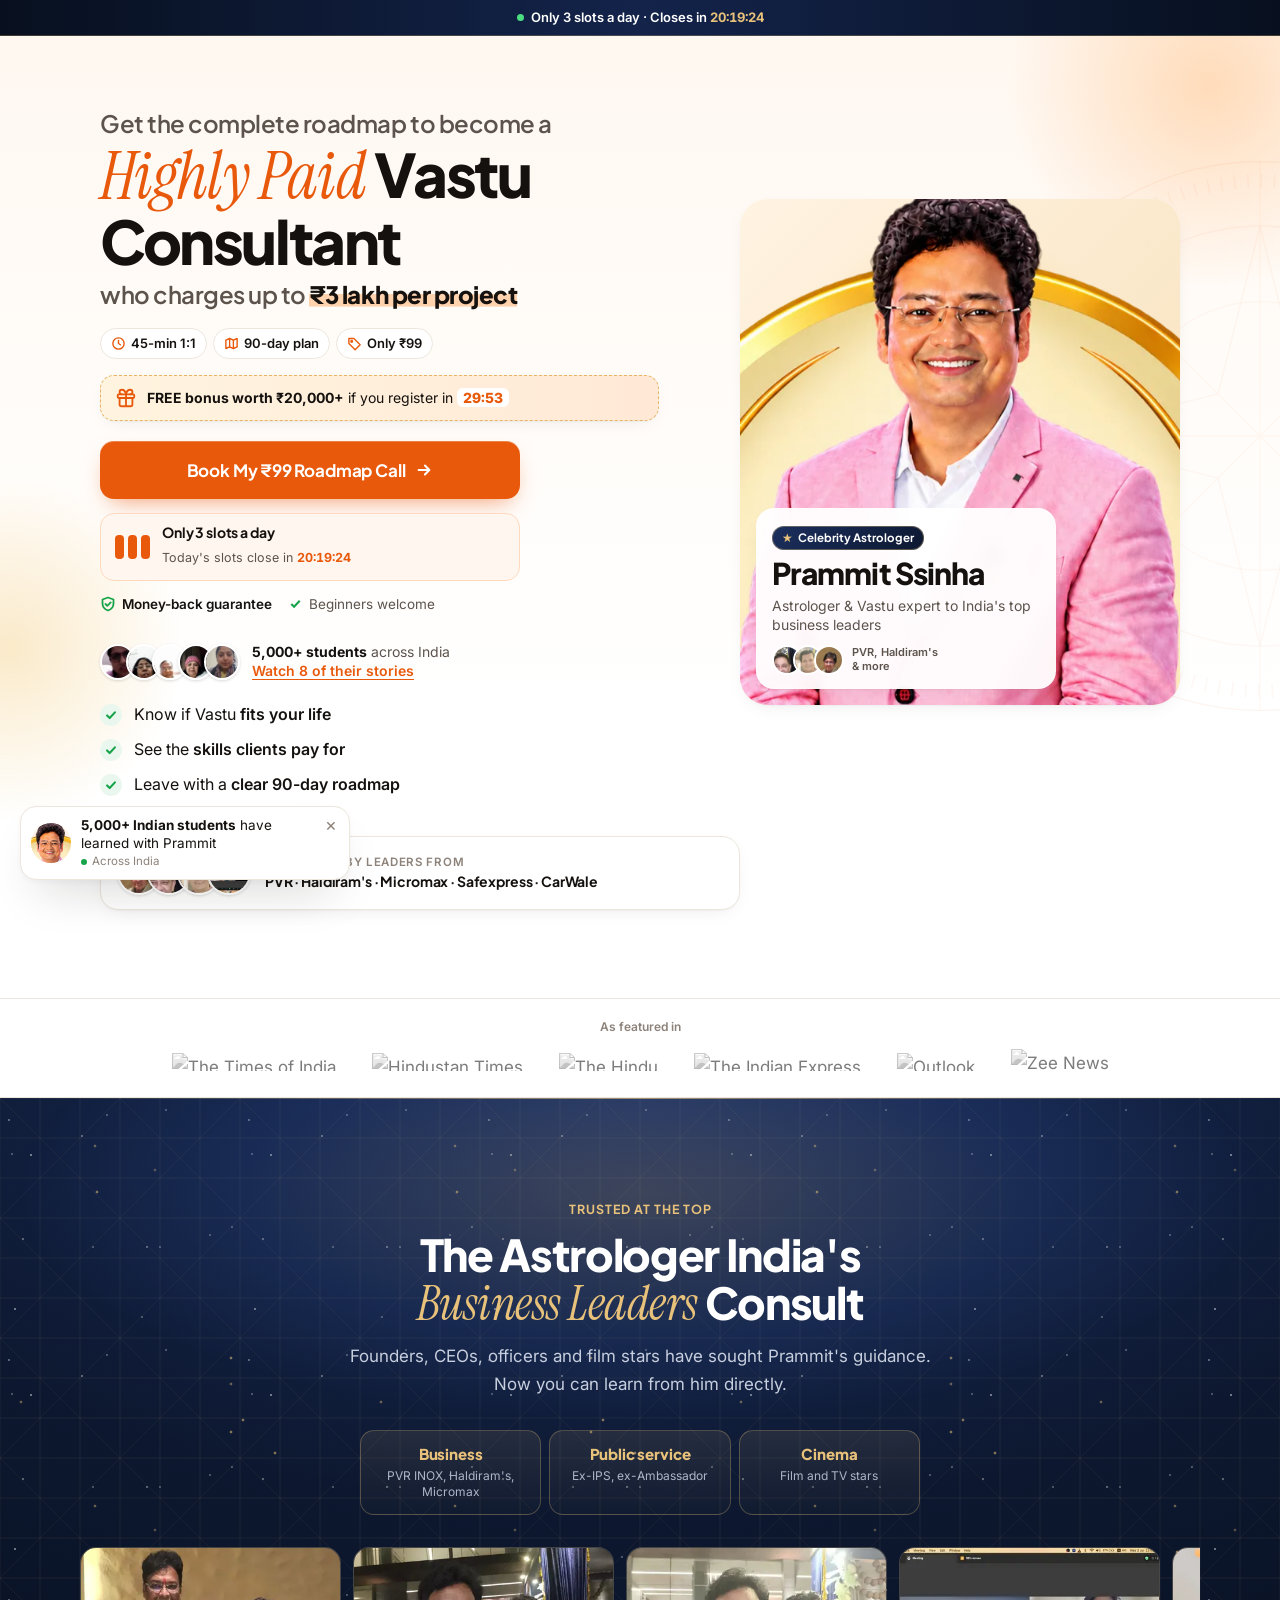
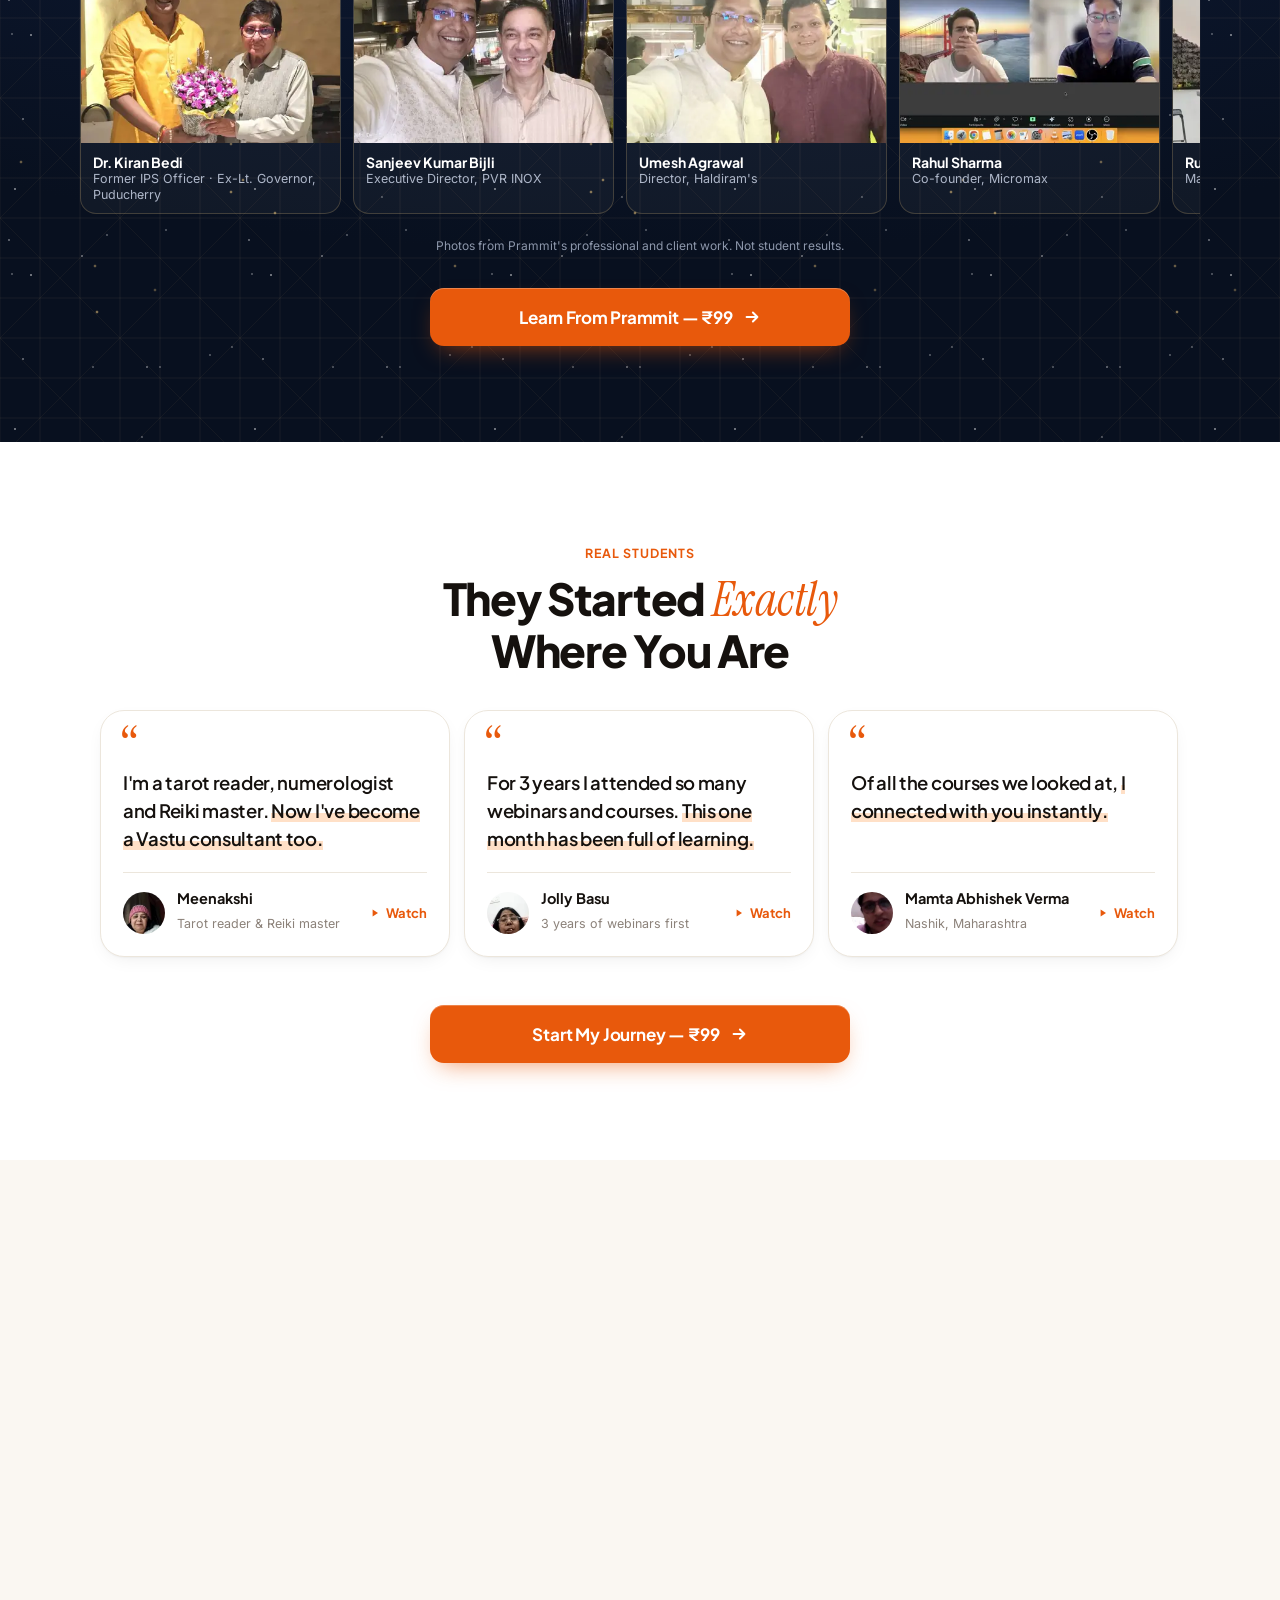
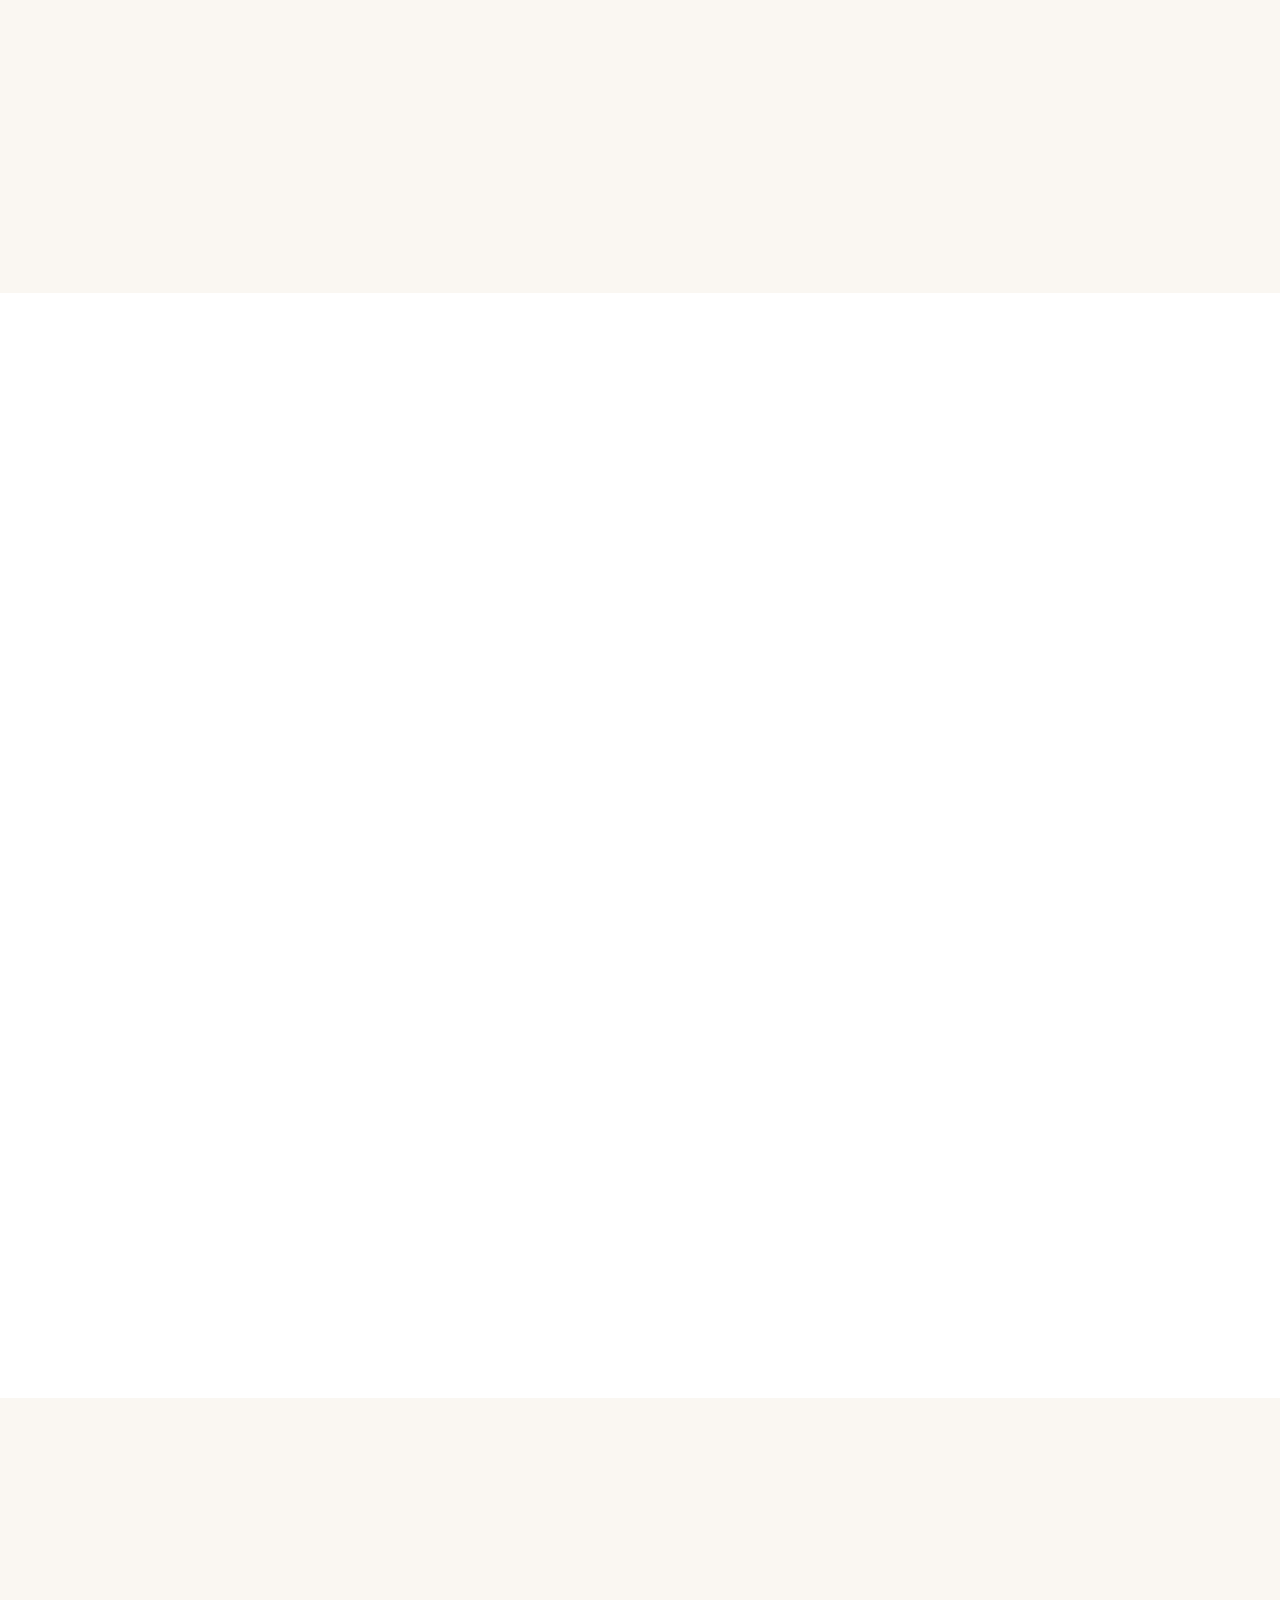
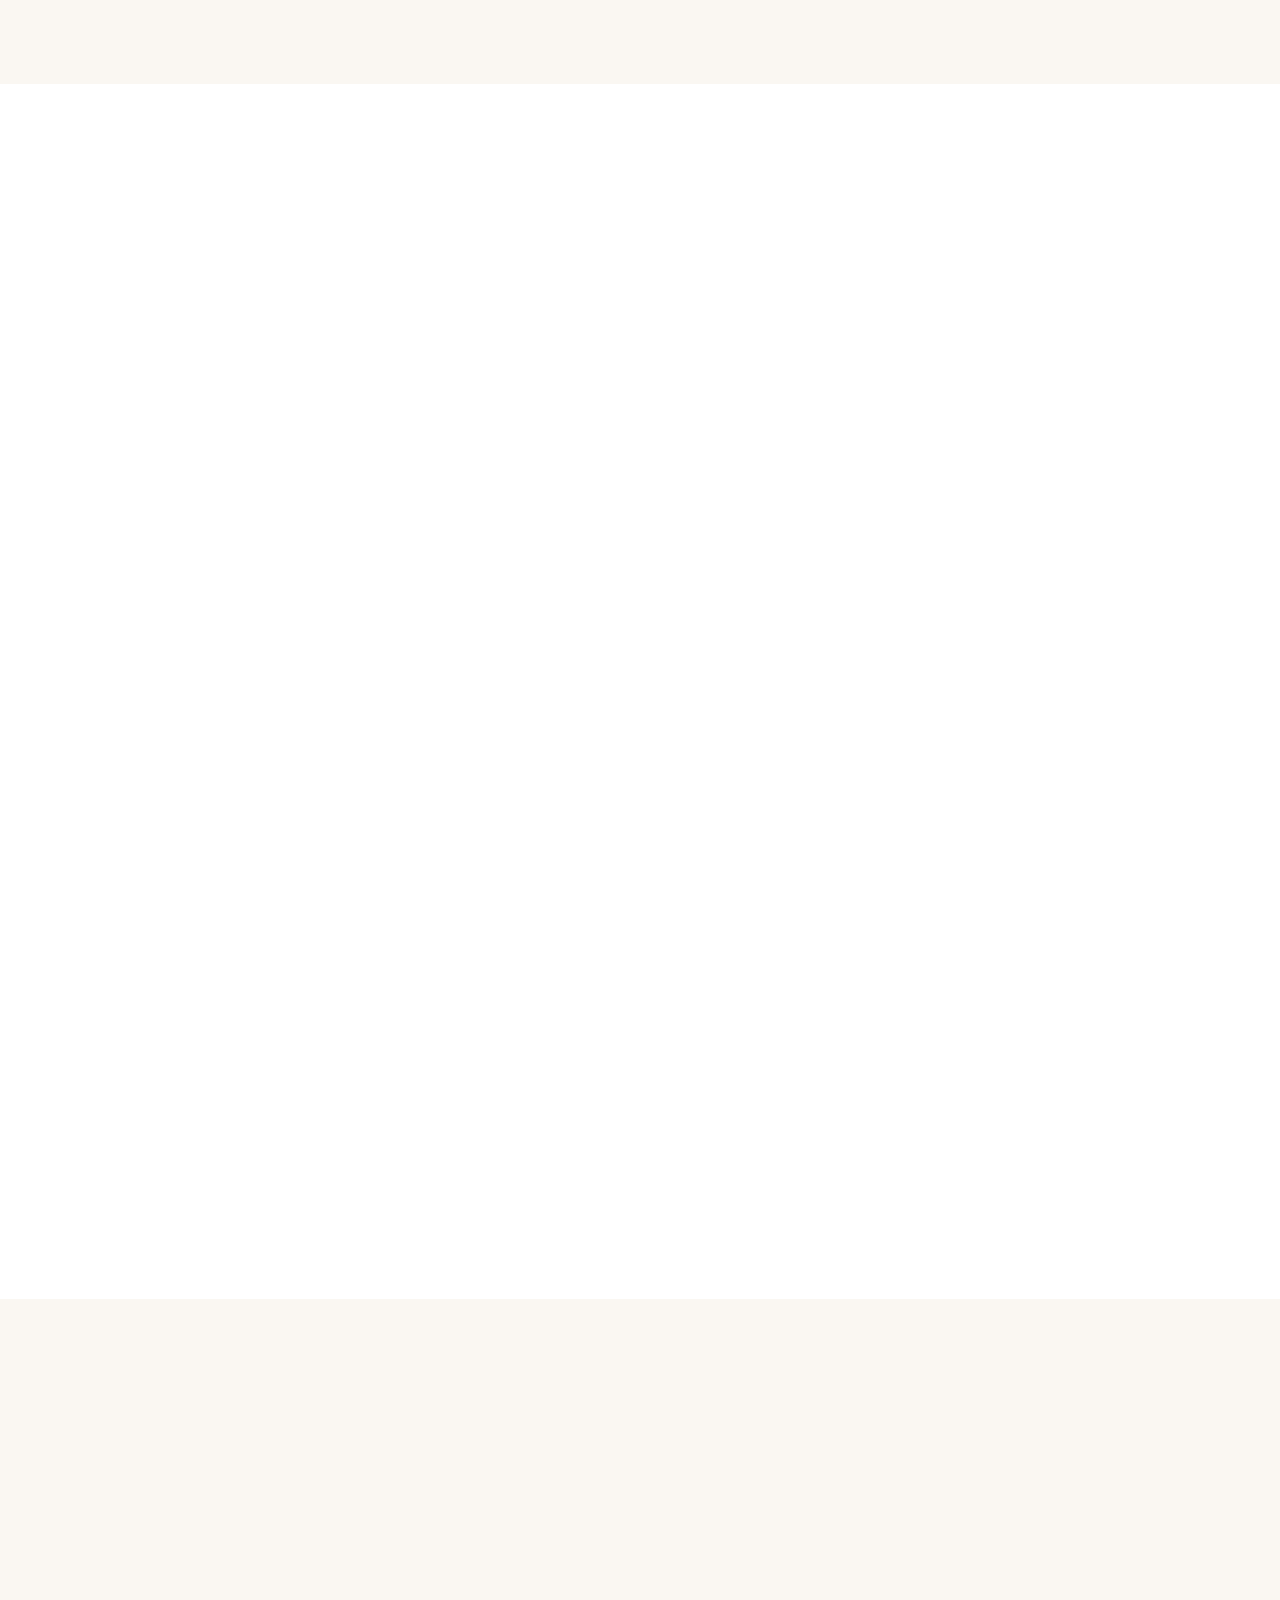
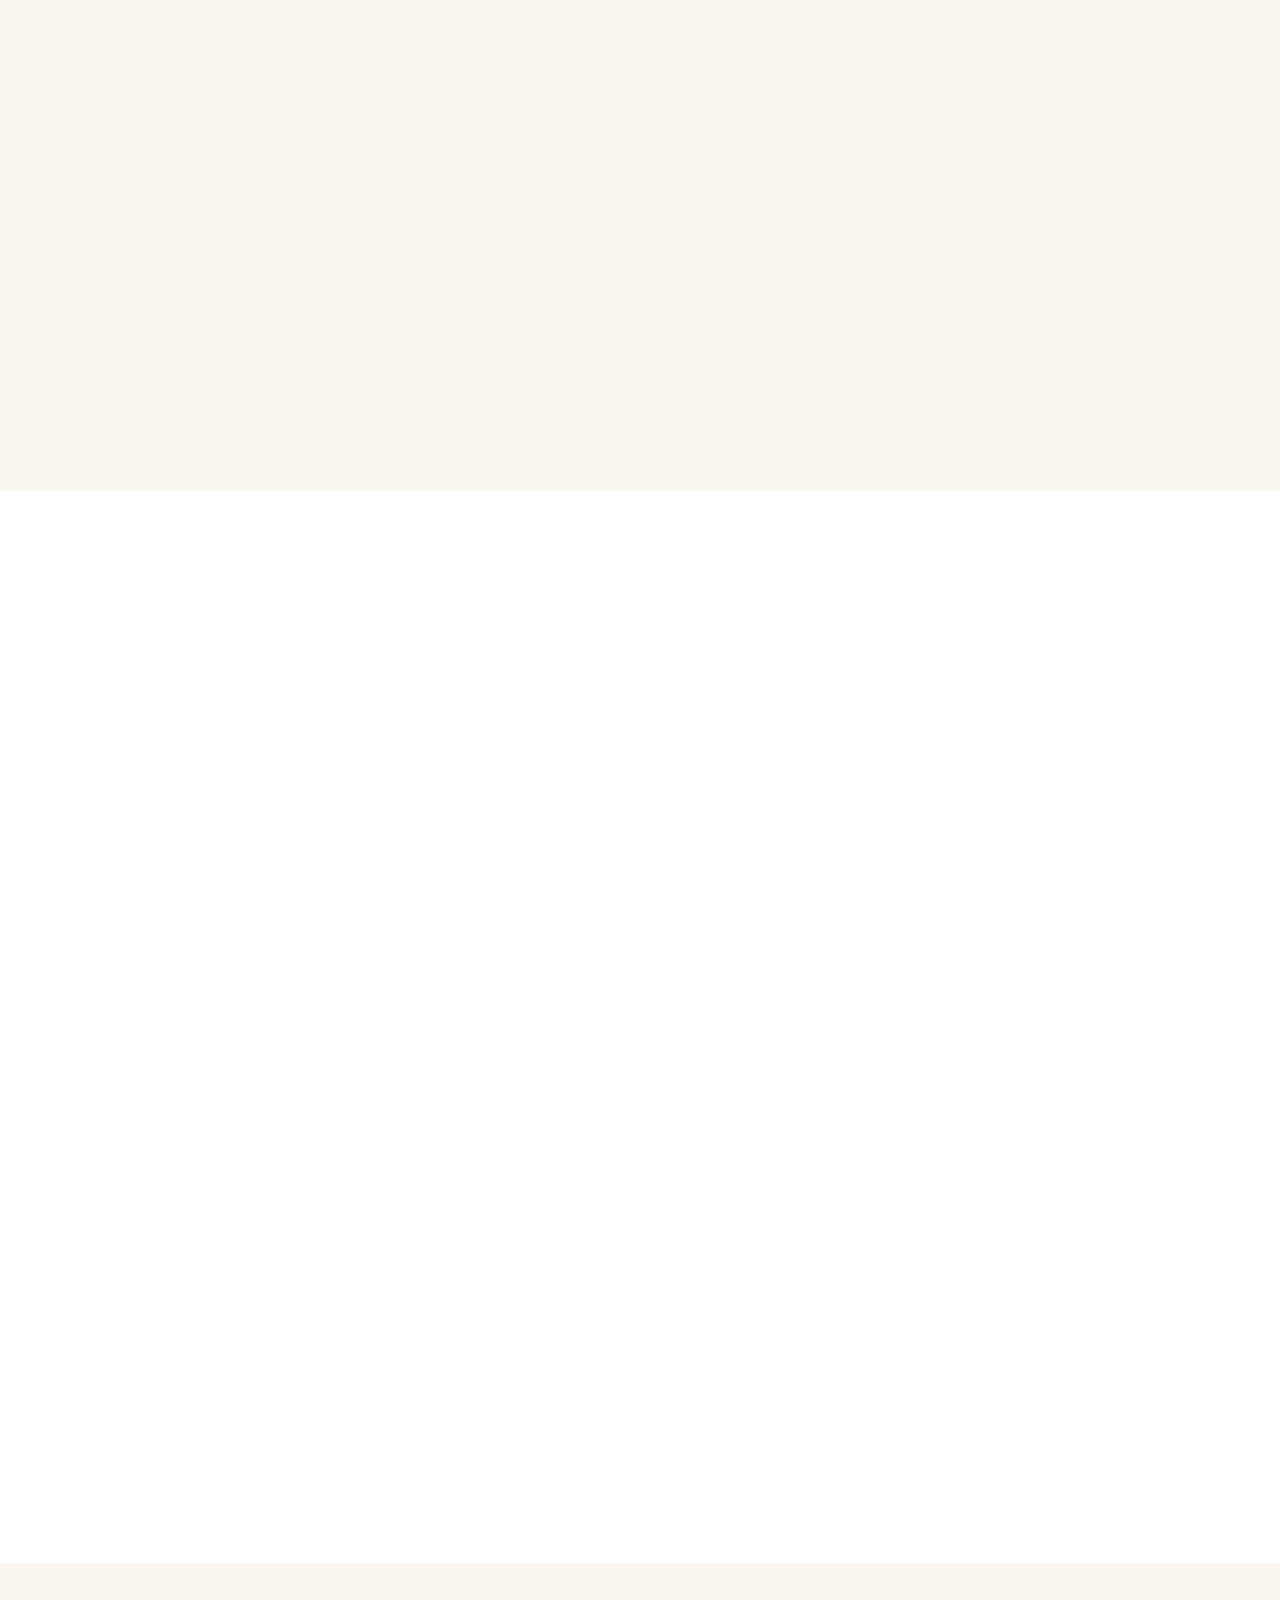
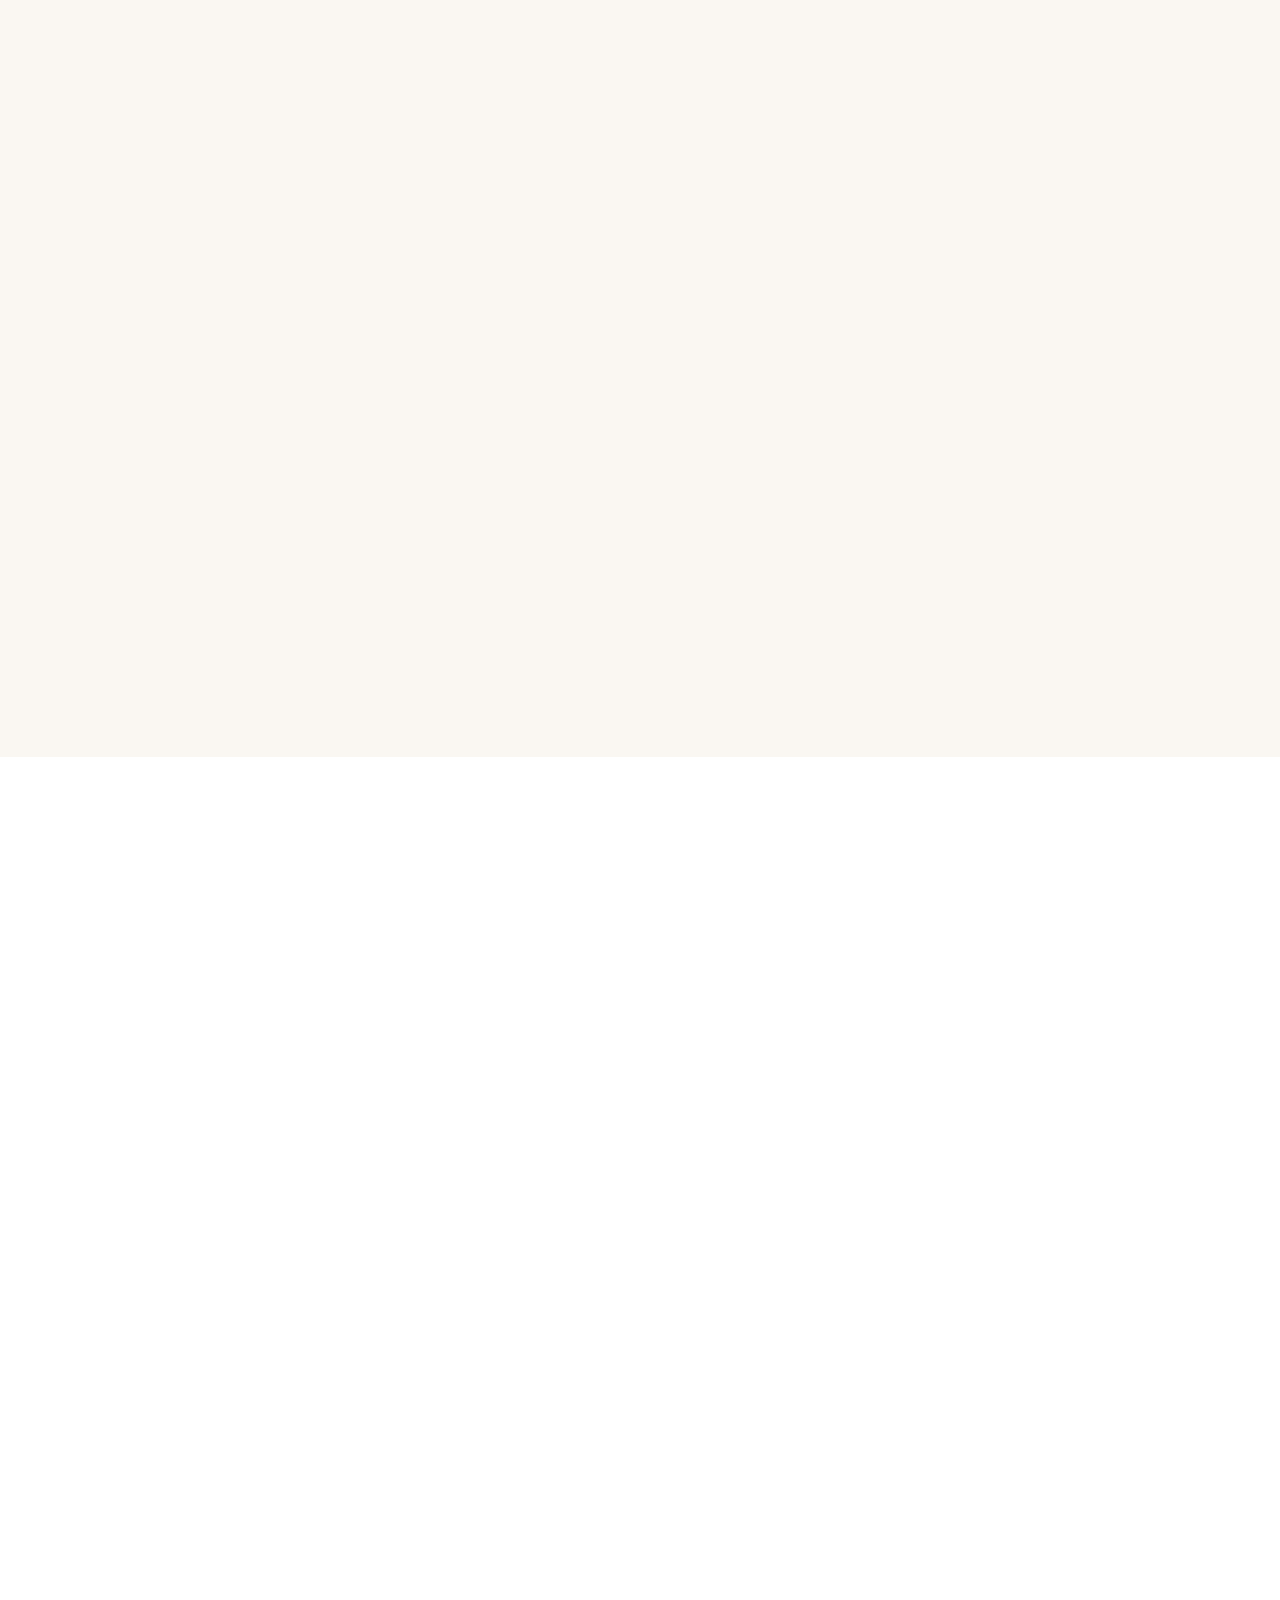
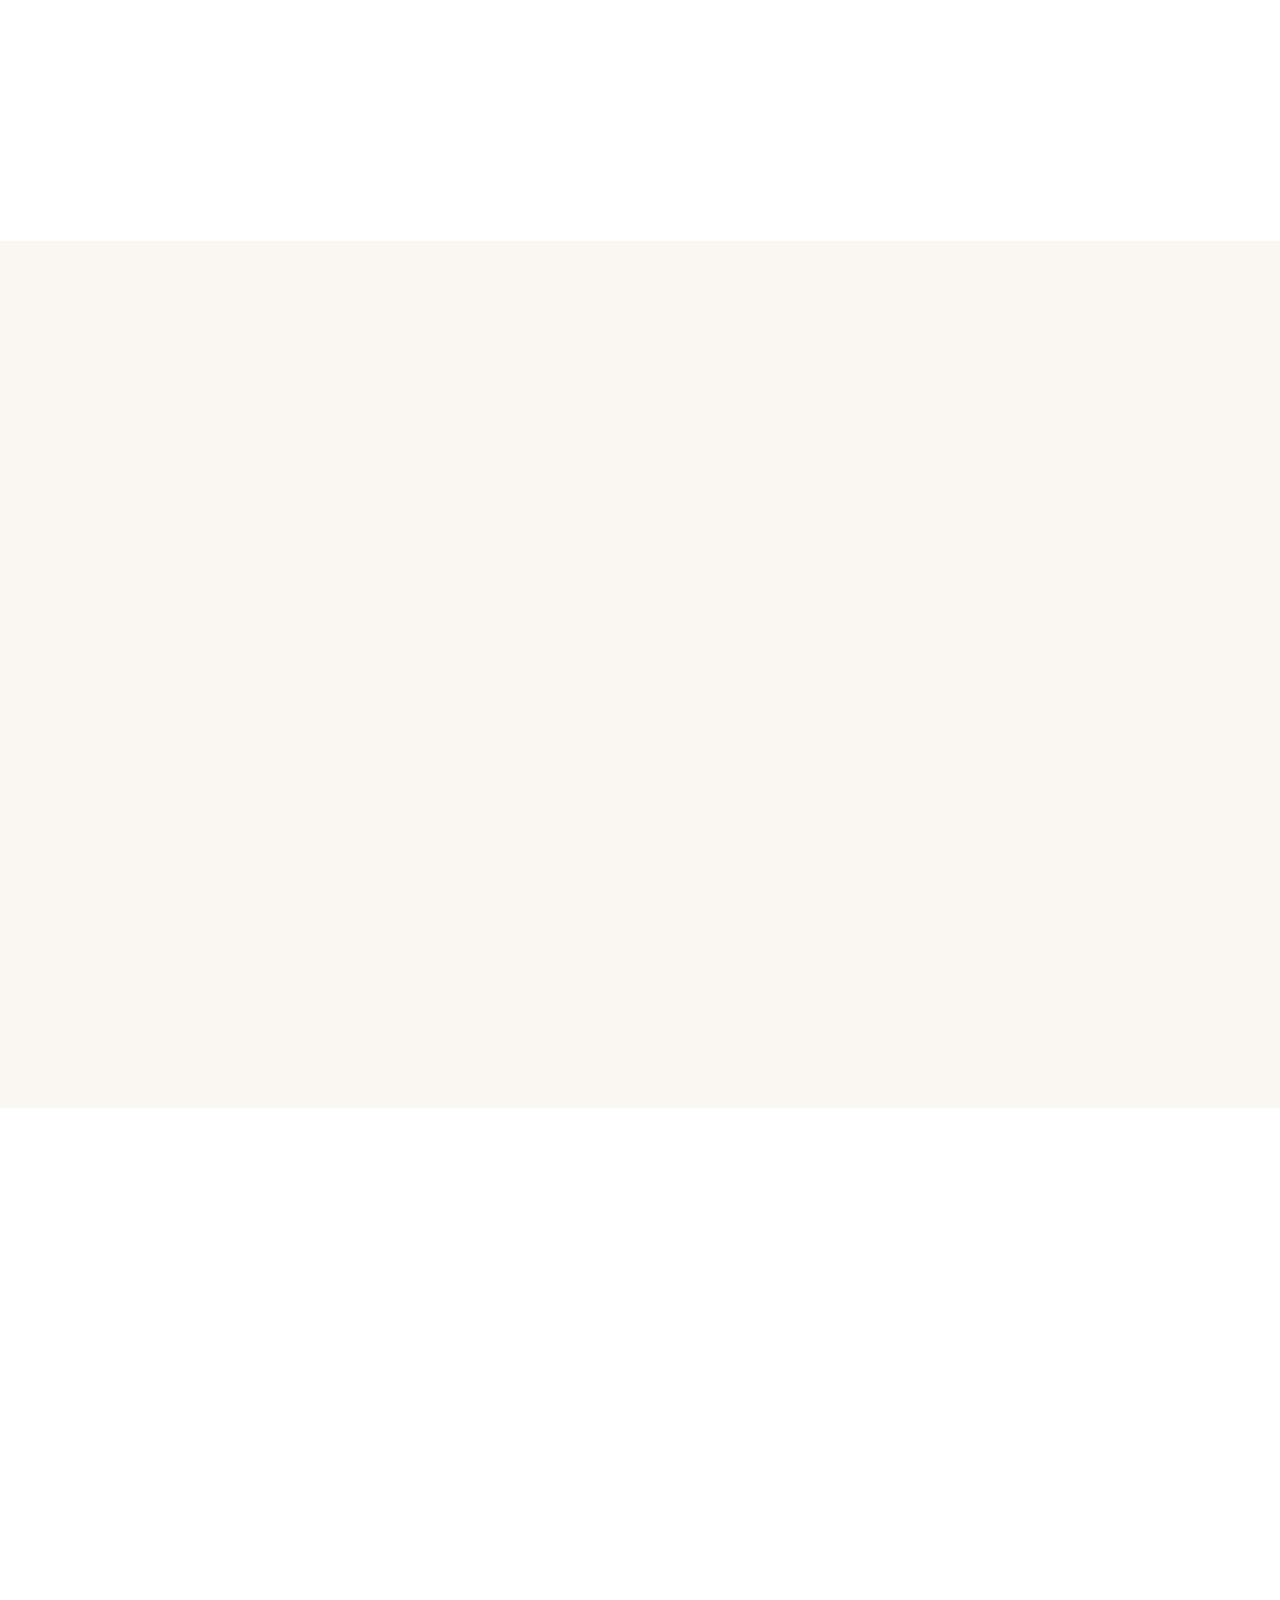
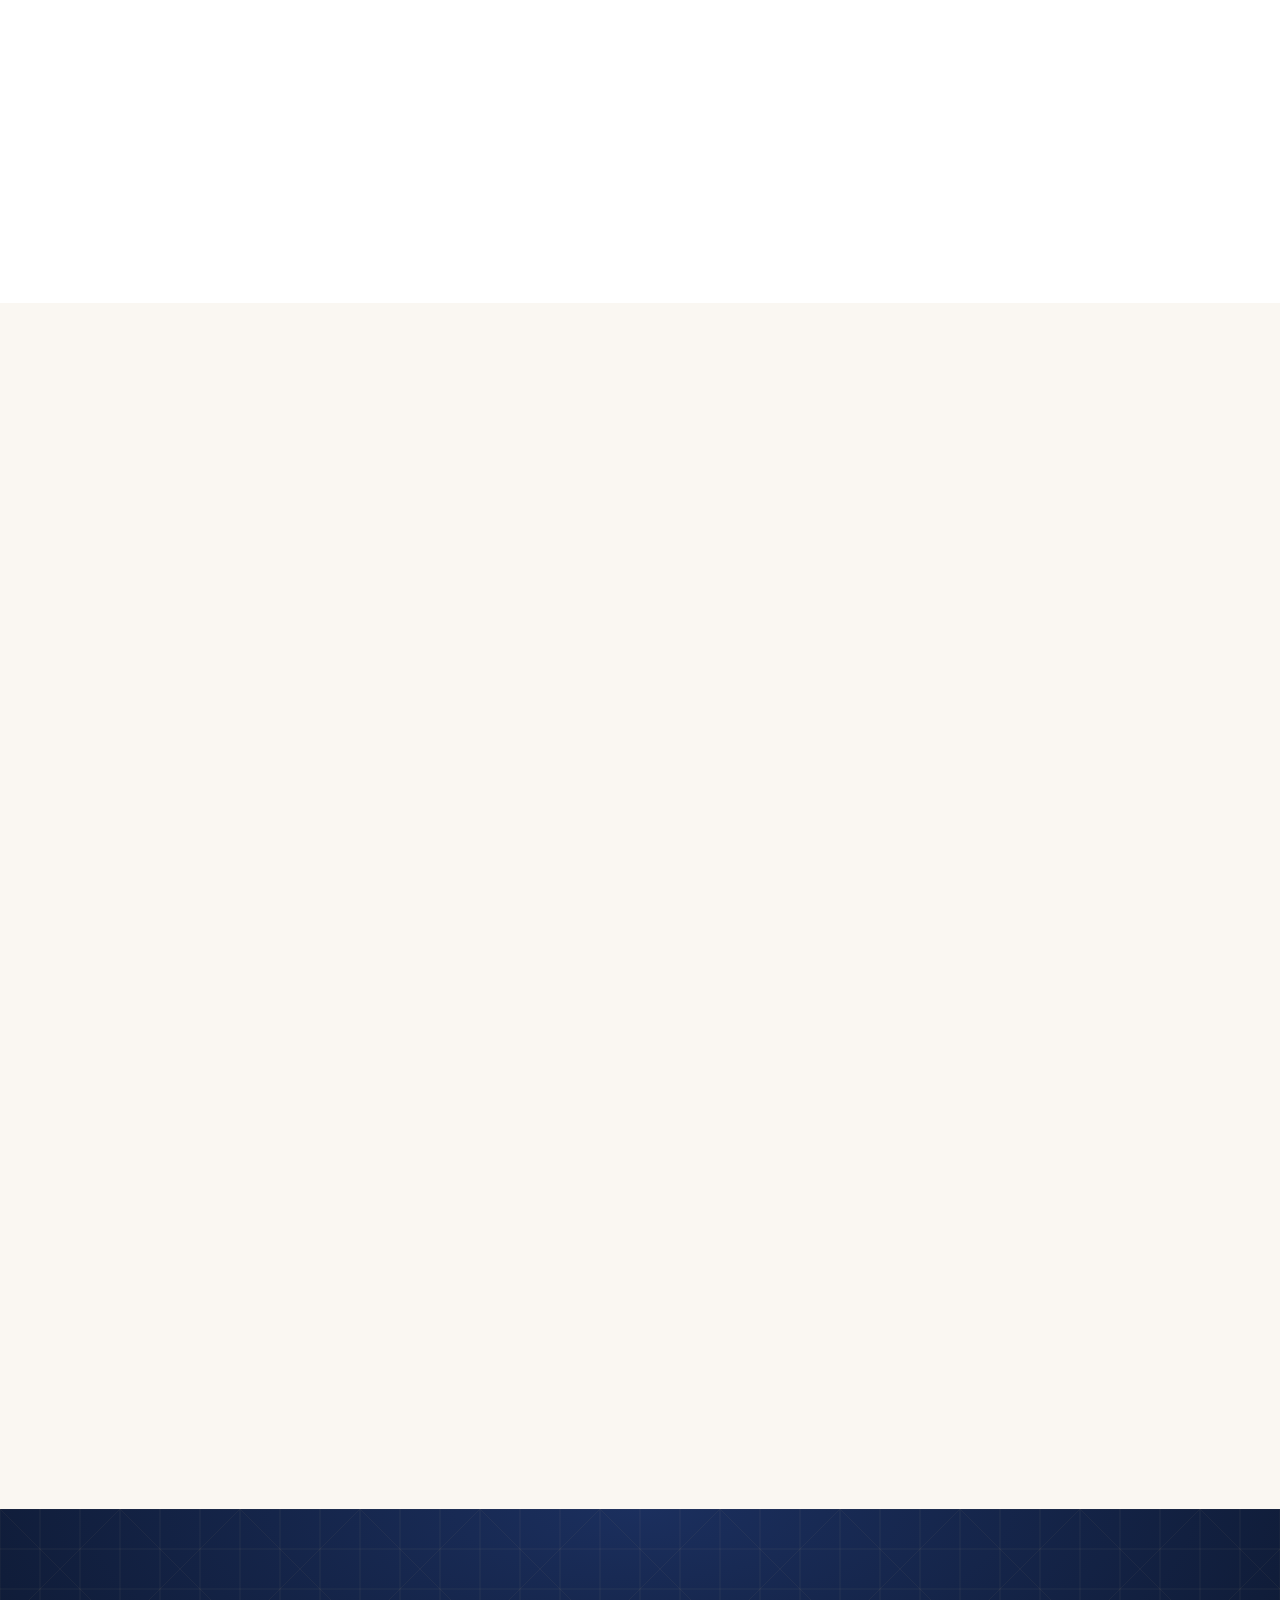
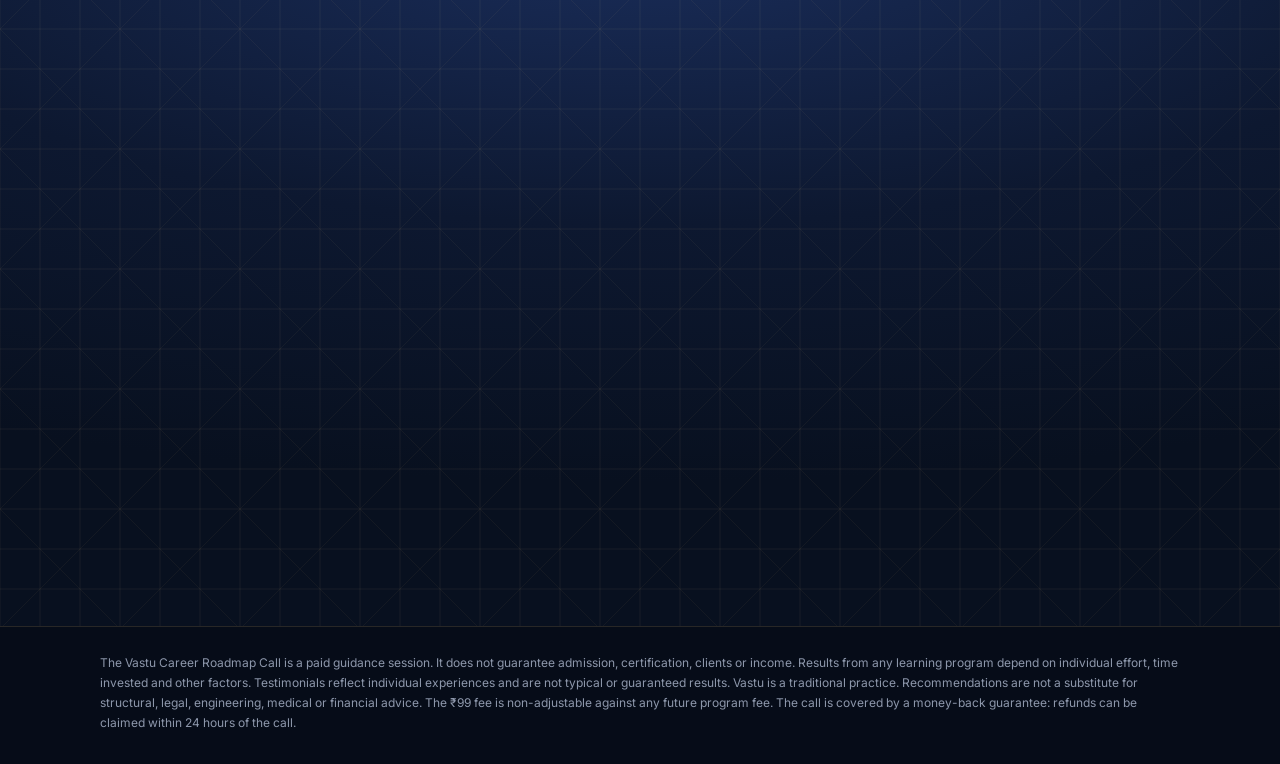
==== commit a67933f3: "Refactor code structure for improved readability and maintainability" ====
--- a/index.html
+++ b/index.html
@@ -1,974 +1,4941 @@
-<!DOCTYPE html>
+<!doctype html>
 <html lang="en">
 
 <head>
-    <meta charset="UTF-8">
-    <meta name="viewport" content="width=device-width, initial-scale=1.0">
-    <title>Astrohealer Prammit Ssinha | Hero</title>
-
-    <!-- Google Fonts -->
+    <meta charset="utf-8">
+    <meta name="viewport" content="width=device-width, initial-scale=1, viewport-fit=cover">
+    <title>Vastu Career Roadmap Call · ₹99 · Prammit Ssinha</title>
+    <meta name="description"
+        content="Get your Vastu career roadmap from Prammit Ssinha, the celebrity astrologer consulted by India&#39;s top business leaders. A 45-minute 1:1 call. Just ₹99.">
+    <meta name="theme-color" content="#FFFFFF">
     <link rel="preconnect" href="https://fonts.googleapis.com">
     <link rel="preconnect" href="https://fonts.gstatic.com" crossorigin>
-    <link
-        href="https://fonts.googleapis.com/css2?family=Cinzel:wght@700;800;900&family=Outfit:wght@500;600;700;800&family=Plus+Jakarta+Sans:wght@300;400;500;600;700&display=swap"
-        rel="stylesheet">
-
-    <!-- FontAwesome Icons -->
-    <link rel="stylesheet" href="https://cdnjs.cloudflare.com/ajax/libs/font-awesome/6.4.0/css/all.min.css">
-
-    <!-- Custom CSS -->
-    <link rel="stylesheet" href="style.css">
-
-
+    <link rel="preload" as="style"
+        href="https://fonts.googleapis.com/css2?family=Plus+Jakarta+Sans:wght@600;700;800&family=Instrument+Serif:ital@1&family=Inter:wght@400;600;700&display=swap">
+    <link rel="stylesheet"
+        href="https://fonts.googleapis.com/css2?family=Plus+Jakarta+Sans:wght@600;700;800&family=Instrument+Serif:ital@1&family=Inter:wght@400;600;700&display=swap"
+        media="print" onload="this.media='all'">
+    <noscript>
+        <link rel="stylesheet"
+            href="https://fonts.googleapis.com/css2?family=Plus+Jakarta+Sans:wght@600;700;800&family=Instrument+Serif:ital@1&family=Inter:wght@400;600;700&display=swap">
+    </noscript>
+    <link rel="preload" as="image" href="assets/coach-portrait.webp">
+    <link rel="preconnect" href="https://video.gumlet.io">
+    <style>
+        :root {
+            --bg: #FFFFFF;
+            --bg-2: #FAF7F2;
+            --bg-3: #F3EEE6;
+            --ink: #15110E;
+            --ink-2: #5C534C;
+            --ink-3: #8C827A;
+            --line: #ECE6DC;
+            --accent: #E8590C;
+            --accent-2: #C94A06;
+            --accent-soft: #FFF2E8;
+            --navy: #0D1830;
+            --navy-2: #13234A;
+            --navy-3: #08101F;
+            --gold: #E8C27A;
+            --gold-soft: rgba(232, 194, 122, .22);
+            --deep: radial-gradient(120% 80% at 50% 0%, #1B2F5E 0%, #0D1830 55%, #08101F 100%);
+            --ok: #16A34A;
+            --ok-soft: #EAF7EF;
+            --no: #DC2626;
+            --no-soft: #FDF0F0;
+            --r: 16px;
+            --r-lg: 24px;
+            --sh: 0 1px 2px rgba(21, 17, 14, .04), 0 6px 20px -8px rgba(21, 17, 14, .10);
+            --sh-lg: 0 2px 6px rgba(21, 17, 14, .04), 0 24px 50px -20px rgba(21, 17, 14, .22);
+            --head: "Plus Jakarta Sans", system-ui, sans-serif;
+            --body: "Inter", system-ui, -apple-system, "Segoe UI", Roboto, sans-serif;
+            --it: "Instrument Serif", Georgia, serif;
+        }
+
+        * {
+            box-sizing: border-box;
+            margin: 0;
+            padding: 0
+        }
+
+        html {
+            scroll-behavior: smooth;
+            -webkit-text-size-adjust: 100%;
+            overflow-x: clip
+        }
+
+        body {
+            font-family: var(--body);
+            color: var(--ink);
+            background: var(--bg);
+            font-size: 17px;
+            line-height: 1.65;
+            overflow-x: clip;
+            padding-bottom: 84px;
+            -webkit-font-smoothing: antialiased
+        }
+
+        img,
+        video,
+        svg {
+            max-width: 100%;
+            display: block
+        }
+
+        img {
+            height: auto
+        }
+
+        a {
+            color: inherit
+        }
+
+        button {
+            font: inherit;
+            color: inherit
+        }
+
+        .wrap {
+            width: 100%;
+            max-width: 1120px;
+            margin: 0 auto;
+            padding: 0 20px
+        }
+
+        .narrow {
+            max-width: 680px
+        }
+
+        section {
+            padding: 64px 0;
+            content-visibility: auto;
+            contain-intrinsic-size: auto 900px
+        }
+
+        .alt {
+            background: var(--bg-2)
+        }
+
+        h1,
+        h2,
+        h3 {
+            font-family: var(--head);
+            color: var(--ink);
+            letter-spacing: -.03em;
+            line-height: 1.1;
+            text-wrap: balance
+        }
+
+        h2 {
+            font-size: clamp(28px, 7.2vw, 44px);
+            font-weight: 800
+        }
+
+        h3 {
+            font-size: 18px;
+            font-weight: 700;
+            letter-spacing: -.015em;
+            line-height: 1.3
+        }
+
+        p {
+            text-wrap: pretty
+        }
+
+        em.it {
+            font-family: var(--it);
+            font-style: italic;
+            font-weight: 400;
+            color: var(--accent);
+            letter-spacing: -.01em;
+            font-size: 1.08em
+        }
+
+        .ph {
+            background: #FFF6C2;
+            border: 1px dashed #C9A400;
+            border-radius: 4px;
+            padding: 0 4px;
+            color: #5c4a00;
+            font-style: normal;
+            font-size: .9em
+        }
+
+        .eyebrow {
+            display: inline-block;
+            font: 700 12.5px/1 var(--head);
+            letter-spacing: .08em;
+            text-transform: uppercase;
+            color: var(--accent);
+            margin-bottom: 14px
+        }
+
+        .head {
+            text-align: center;
+            max-width: 620px;
+            margin: 0 auto 32px
+        }
+
+        .head p {
+            margin-top: 12px;
+            color: var(--ink-2);
+            font-size: 17px
+        }
+
+        .center {
+            text-align: center
+        }
+
+        /* CTA */
+        .cta {
+            display: flex;
+            align-items: center;
+            justify-content: center;
+            gap: 10px;
+            width: 100%;
+            min-height: 58px;
+            padding: 15px 22px;
+            border: 0;
+            border-radius: 14px;
+            cursor: pointer;
+            background: var(--accent);
+            color: #fff;
+            text-decoration: none;
+            font: 700 17px/1.2 var(--head);
+            letter-spacing: -.01em;
+            text-align: center;
+            text-wrap: balance;
+            box-shadow: 0 1px 0 rgba(255, 255, 255, .25) inset, 0 10px 24px -10px rgba(232, 89, 12, .65);
+            transition: background .15s, transform .15s
+        }
+
+        .cta:hover {
+            background: var(--accent-2);
+            transform: translateY(-1px)
+        }
+
+        .cta:active {
+            transform: translateY(1px)
+        }
+
+        .cta svg {
+            width: 18px;
+            height: 18px;
+            flex: none;
+            transition: transform .2s
+        }
+
+        .cta:hover svg {
+            transform: translateX(3px)
+        }
+
+        .cta-wrap {
+            max-width: 420px;
+            margin: 32px auto 0;
+            text-align: center
+        }
+
+        .reassure {
+            margin-top: 12px;
+            display: flex;
+            flex-wrap: wrap;
+            justify-content: center;
+            gap: 6px 16px;
+            font-size: 13.5px;
+            color: var(--ink-2)
+        }
+
+        .reassure span {
+            display: inline-flex;
+            align-items: center;
+            gap: 6px;
+            white-space: nowrap
+        }
+
+        .reassure svg {
+            width: 15px;
+            height: 15px;
+            color: var(--ok)
+        }
+
+        /* Top bar */
+        .topbar {
+            background: linear-gradient(90deg, #08101F, #13234A 50%, #08101F);
+            border-bottom: 1px solid rgba(232, 194, 122, .25);
+            color: #fff;
+            font: 600 13px/1.3 var(--body);
+            text-align: center;
+            padding: 9px 12px
+        }
+
+        .topbar span {
+            color: var(--gold)
+        }
+
+        /* Hero */
+        .hero {
+            padding: 16px 0 44px;
+            background: linear-gradient(180deg, #FFF8F1 0%, #fff 70%)
+        }
+
+        .hero-grid {
+            display: grid;
+            grid-template-columns: minmax(0, 1fr);
+            gap: 0
+        }
+
+        .hero-extra {
+            margin-top: 26px
+        }
+
+        .hero .cta-wrap {
+            margin: 20px 0 0;
+            max-width: 420px
+        }
+
+        .hero .reassure {
+            justify-content: flex-start
+        }
+
+        .social {
+            display: flex;
+            align-items: center;
+            gap: 12px;
+            margin-top: 22px;
+            text-decoration: none
+        }
+
+        .avs {
+            display: flex;
+            flex: none
+        }
+
+        .avs img {
+            width: 36px;
+            height: 36px;
+            border-radius: 50%;
+            object-fit: cover;
+            border: 2.5px solid #fff;
+            margin-left: -10px;
+            box-shadow: 0 1px 3px rgba(0, 0, 0, .15)
+        }
+
+        .avs img:first-child {
+            margin-left: 0
+        }
+
+        .social p {
+            font-size: 14px;
+            line-height: 1.35;
+            color: var(--ink-2)
+        }
+
+        .social b {
+            color: var(--ink)
+        }
+
+        .social u {
+            color: var(--accent);
+            text-underline-offset: 3px;
+            font-weight: 600
+        }
+
+        .ticks {
+            list-style: none;
+            display: grid;
+            gap: 12px;
+            margin-top: 22px
+        }
+
+        .ticks li {
+            display: flex;
+            gap: 12px;
+            align-items: flex-start;
+            font-size: 16px;
+            line-height: 1.45
+        }
+
+        .ticks b {
+            font-weight: 600
+        }
+
+        .tk {
+            flex: none;
+            width: 22px;
+            height: 22px;
+            border-radius: 50%;
+            background: var(--ok-soft) url("data:image/svg+xml,%3Csvg xmlns='http://www.w3.org/2000/svg' viewBox='0 0 16 16' fill='none' stroke='%2316A34A' stroke-width='2.4' stroke-linecap='round' stroke-linejoin='round'%3E%3Cpath d='M3.5 8.5l3 3L12.5 5'/%3E%3C/svg%3E") center/14px no-repeat;
+            margin-top: 1px
+        }
+
+        /* Hero photo banner */
+        .hero-photo {
+            position: relative;
+            display: grid;
+            grid-template-columns: minmax(0, 1fr) 46%;
+            grid-template-rows: minmax(0, 1fr);
+            height: 232px;
+            border-radius: 24px;
+            overflow: hidden;
+            background: linear-gradient(135deg, #FFF3E2 0%, #F7DFB6 100%);
+            box-shadow: var(--sh)
+        }
+
+        .hero-photo>img {
+            grid-column: 2;
+            grid-row: 1;
+            min-height: 0;
+            width: 100%;
+            height: 100%;
+            object-fit: cover;
+            object-position: 50% 12%;
+            -webkit-mask-image: linear-gradient(90deg, transparent 0, #000 22%);
+            mask-image: linear-gradient(90deg, transparent 0, #000 22%)
+        }
+
+        .hero-photo::after {
+            content: "";
+            position: absolute;
+            inset: auto 0 0 0;
+            height: 40px;
+            background: linear-gradient(transparent, rgba(247, 223, 182, .9));
+            pointer-events: none
+        }
+
+        .hp-text {
+            position: relative;
+            z-index: 1;
+            grid-column: 1;
+            grid-row: 1;
+            min-width: 0;
+            height: 100%;
+            padding: 18px 6px 18px 18px;
+            display: flex;
+            flex-direction: column;
+            justify-content: space-between
+        }
+
+        .hp-chip {
+            align-self: flex-start;
+            display: inline-flex;
+            align-items: center;
+            gap: 5px;
+            background: linear-gradient(135deg, #1B2F5E, #0D1830);
+            box-shadow: inset 0 0 0 1px rgba(232, 194, 122, .35);
+            color: #fff;
+            border-radius: 999px;
+            padding: 6px 10px;
+            font: 700 11.5px/1 var(--head);
+            letter-spacing: 0;
+            white-space: nowrap
+        }
+
+        .hp-chip i {
+            font-style: normal;
+            color: var(--gold)
+        }
+
+        .hp-name {
+            font: 800 24px/1.05 var(--head);
+            letter-spacing: -.03em;
+            margin-top: 10px
+        }
+
+        .hp-role {
+            font-size: 12.5px;
+            line-height: 1.4;
+            color: var(--ink-2);
+            margin-top: 6px
+        }
+
+        .hp-faces {
+            display: flex;
+            align-items: center;
+            gap: 8px
+        }
+
+        .hp-faces span {
+            display: flex
+        }
+
+        .hp-faces img {
+            width: 30px;
+            height: 30px;
+            border-radius: 50%;
+            object-fit: cover;
+            object-position: 50% 40%;
+            border: 2px solid #fff;
+            margin-left: -9px
+        }
+
+        .hp-faces img:first-child {
+            margin-left: 0
+        }
+
+        .hp-faces small {
+            font: 600 11px/1.25 var(--body);
+            color: var(--ink-2)
+        }
+
+        /* Tiered headline */
+        .hero h1 {
+            margin: 20px 0 0;
+            letter-spacing: -.035em
+        }
+
+        .hero h1 .t1,
+        .hero h1 .t3 {
+            display: block;
+            font: 600 clamp(18px, 4.9vw, 24px)/1.3 var(--head);
+            letter-spacing: -.02em;
+            color: var(--ink-2)
+        }
+
+        .hero h1 .t2 {
+            display: block;
+            font: 800 clamp(33px, 9vw, 60px)/1.04 var(--head);
+            letter-spacing: -.04em;
+            color: var(--ink);
+            margin: 4px 0 6px
+        }
+
+        .hero h1 .t3 b {
+            color: var(--ink);
+            font-weight: 800
+        }
+
+        .facts-row {
+            display: flex;
+            flex-wrap: wrap;
+            gap: 6px;
+            margin-top: 18px
+        }
+
+        .facts-row span {
+            display: inline-flex;
+            align-items: center;
+            gap: 5px;
+            background: #fff;
+            border: 1px solid var(--line);
+            border-radius: 999px;
+            padding: 7px 10px;
+            font: 600 13px/1 var(--body);
+            white-space: nowrap
+        }
+
+        .facts-row svg {
+            width: 15px;
+            height: 15px;
+            color: var(--accent)
+        }
+
+        .hero-extra .social {
+            margin-top: 0
+        }
+
+        /* Hero animations */
+        .hp-glow {
+            grid-column: 2;
+            grid-row: 1;
+            align-self: center;
+            justify-self: center;
+            width: 90%;
+            aspect-ratio: 1;
+            border-radius: 50%;
+            background: radial-gradient(circle, rgba(255, 214, 140, .85), rgba(255, 214, 140, 0) 68%);
+            animation: glow 4s ease-in-out infinite;
+            pointer-events: none
+        }
+
+        .hero-photo>img {
+            position: relative;
+            z-index: 1;
+            animation: hpIn .9s cubic-bezier(.2, .8, .2, 1) .1s both, hpFloat 6s ease-in-out 1.2s infinite
+        }
+
+        .hero-photo::before {
+            content: "";
+            position: absolute;
+            z-index: 2;
+            top: 0;
+            left: -60%;
+            width: 40%;
+            height: 100%;
+            background: linear-gradient(100deg, transparent, rgba(255, 255, 255, .55), transparent);
+            transform: skewX(-18deg);
+            animation: sweep 6s ease-in-out 1.4s infinite;
+            pointer-events: none
+        }
+
+        .hp-text>div>*,
+        .hp-faces {
+            animation: fadeUp .6s cubic-bezier(.2, .8, .2, 1) both
+        }
+
+        .hp-chip {
+            animation-delay: .25s !important
+        }
+
+        .hp-name {
+            animation-delay: .38s !important
+        }
+
+        .hp-role {
+            animation-delay: .5s !important
+        }
+
+        .hp-faces {
+            animation-delay: .62s
+        }
+
+        .hp-faces img {
+            animation: pop .45s cubic-bezier(.3, 1.6, .5, 1) both
+        }
+
+        .hp-faces img:nth-child(1) {
+            animation-delay: .7s
+        }
+
+        .hp-faces img:nth-child(2) {
+            animation-delay: .8s
+        }
+
+        .hp-faces img:nth-child(3) {
+            animation-delay: .9s
+        }
+
+        .star {
+            display: inline-block;
+            animation: twinkle 2.4s ease-in-out infinite
+        }
+
+        @keyframes hpIn {
+            from {
+                opacity: 0;
+                transform: translateX(28px) scale(.97)
+            }
+
+            to {
+                opacity: 1;
+                transform: none
+            }
+        }
+
+        @keyframes hpFloat {
+
+            0%,
+            100% {
+                transform: translateY(0)
+            }
+
+            50% {
+                transform: translateY(-6px)
+            }
+        }
+
+        @keyframes glow {
+
+            0%,
+            100% {
+                opacity: .55;
+                transform: scale(.92)
+            }
+
+            50% {
+                opacity: 1;
+                transform: scale(1.04)
+            }
+        }
+
+        @keyframes sweep {
+
+            0%,
+            70% {
+                left: -60%
+            }
+
+            100% {
+                left: 130%
+            }
+        }
+
+        @keyframes fadeUp {
+            from {
+                opacity: 0;
+                transform: translateY(10px)
+            }
+
+            to {
+                opacity: 1;
+                transform: none
+            }
+        }
+
+        @keyframes pop {
+            from {
+                opacity: 0;
+                transform: scale(.4)
+            }
+
+            to {
+                opacity: 1;
+                transform: none
+            }
+        }
+
+        @keyframes twinkle {
+
+            0%,
+            100% {
+                transform: scale(1) rotate(0);
+                opacity: 1
+            }
+
+            50% {
+                transform: scale(1.35) rotate(72deg);
+                opacity: .75
+            }
+        }
+
+        /* ₹3 lakh */
+        .lakh {
+            position: relative;
+            background: linear-gradient(#FFD2AE, #FFD2AE) no-repeat 0 88%/0% 42%;
+            transition: background-size .7s cubic-bezier(.2, .8, .2, 1)
+        }
+
+        .lakh.lit {
+            background-size: 100% 42%
+        }
+
+        #lkInt {
+            display: inline-block;
+            font-variant-numeric: tabular-nums
+        }
+
+        #lkInt.pop {
+            animation: lakhPop .5s cubic-bezier(.3, 1.6, .5, 1)
+        }
+
+        .lk-dec {
+            display: inline-block;
+            overflow: hidden;
+            vertical-align: bottom;
+            max-width: 1.4em;
+            font-variant-numeric: tabular-nums;
+            transition: max-width .35s ease, opacity .3s ease
+        }
+
+        .lk-dec.gone {
+            max-width: 0;
+            opacity: 0
+        }
+
+        @keyframes lakhPop {
+            50% {
+                transform: scale(1.25)
+            }
+        }
+
+        .spark {
+            position: absolute;
+            right: -12px;
+            top: -10px;
+            font-style: normal;
+            font-size: 15px;
+            color: var(--accent);
+            opacity: 0;
+            transform: scale(0)
+        }
+
+        .lakh.lit .spark {
+            animation: spark 2.6s ease-in-out .2s infinite
+        }
+
+        @keyframes spark {
+            0% {
+                opacity: 0;
+                transform: scale(0) rotate(0)
+            }
+
+            15% {
+                opacity: 1;
+                transform: scale(1.2) rotate(40deg)
+            }
+
+            35% {
+                opacity: 1;
+                transform: scale(1) rotate(90deg)
+            }
+
+            55%,
+            100% {
+                opacity: 0;
+                transform: scale(0) rotate(180deg)
+            }
+        }
+
+        @media (prefers-reduced-motion:reduce) {
+
+            .hp-glow,
+            .hero-photo>img,
+            .hero-photo::before,
+            .hp-text>div>*,
+            .hp-faces,
+            .hp-faces img,
+            .star,
+            #lkInt.pop,
+            .lakh.lit .spark {
+                animation: none !important
+            }
+
+            .lakh {
+                transition: none
+            }
+        }
+
+        /* Urgency */
+        .live {
+            display: inline-block;
+            width: 7px;
+            height: 7px;
+            border-radius: 50%;
+            background: #4ADE80;
+            margin-right: 7px;
+            vertical-align: 1px;
+            animation: live 2s infinite
+        }
+
+        @keyframes live {
+            0% {
+                box-shadow: 0 0 0 0 rgba(74, 222, 128, .6)
+            }
+
+            70%,
+            100% {
+                box-shadow: 0 0 0 7px rgba(74, 222, 128, 0)
+            }
+        }
+
+        .topbar .cd {
+            color: var(--gold);
+            font-variant-numeric: tabular-nums;
+            font-weight: 700
+        }
+
+        .slots {
+            display: flex;
+            align-items: center;
+            gap: 12px;
+            margin-top: 14px;
+            padding: 10px 14px;
+            background: #FFF6F0;
+            border: 1px solid #FFD9BD;
+            border-radius: 14px;
+            text-align: left
+        }
+
+        .slot-dots {
+            display: flex;
+            gap: 4px;
+            flex: none
+        }
+
+        .slot-dots i {
+            width: 9px;
+            height: 24px;
+            border-radius: 4px;
+            background: var(--accent)
+        }
+
+        .slot-dots i.off {
+            background: #EFDCCD
+        }
+
+        .slot-dots i.last {
+            animation: blink 1.4s ease-in-out infinite
+        }
+
+        @keyframes blink {
+            50% {
+                opacity: .35
+            }
+        }
+
+        .slot-txt {
+            min-width: 0
+        }
+
+        .slot-txt b {
+            display: block;
+            font: 700 14px/1.25 var(--head);
+            letter-spacing: -.01em
+        }
+
+        .slot-txt>span {
+            font-size: 12.5px;
+            color: var(--ink-2)
+        }
+
+        .cd {
+            font-variant-numeric: tabular-nums;
+            font-weight: 700;
+            color: var(--accent)
+        }
+
+        .slots.on-dark {
+            background: rgba(232, 194, 122, .07);
+            border-color: rgba(232, 194, 122, .3);
+            max-width: 420px;
+            margin: 24px auto 0
+        }
+
+        .slots.on-dark b {
+            color: #fff
+        }
+
+        .slots.on-dark .slot-txt>span {
+            color: #C7CEDD
+        }
+
+        .slots.on-dark .cd {
+            color: var(--gold)
+        }
+
+        .slots.on-dark .slot-dots i.off {
+            background: rgba(255, 255, 255, .18)
+        }
+
+        .final .slots.on-dark+.cta {
+            margin-top: 14px
+        }
+
+        /* Booking bubble */
+        .bubble {
+            position: fixed;
+            left: 12px;
+            bottom: 88px;
+            z-index: 60;
+            display: flex;
+            align-items: center;
+            gap: 10px;
+            max-width: calc(100% - 24px);
+            width: 330px;
+            padding: 10px 34px 10px 10px;
+            background: #fff;
+            border: 1px solid var(--line);
+            border-radius: 16px;
+            box-shadow: var(--sh-lg);
+            opacity: 0;
+            transform: translateY(12px) scale(.98);
+            pointer-events: none;
+            transition: opacity .35s ease, transform .35s cubic-bezier(.2, .8, .2, 1)
+        }
+
+        .bubble.show {
+            opacity: 1;
+            transform: none;
+            pointer-events: auto
+        }
+
+        .b-av {
+            flex: none;
+            width: 40px;
+            height: 40px;
+            border-radius: 50%;
+            overflow: hidden;
+            display: grid;
+            place-items: center;
+            background: var(--accent-soft);
+            color: var(--accent);
+            font: 800 16px var(--head)
+        }
+
+        .b-av img {
+            width: 100%;
+            height: 100%;
+            object-fit: cover
+        }
+
+        .b-body {
+            min-width: 0;
+            line-height: 1.3
+        }
+
+        .b-txt {
+            display: block;
+            font-size: 13.5px;
+            color: var(--ink)
+        }
+
+        .b-txt b {
+            font-weight: 700
+        }
+
+        .b-body small {
+            display: flex;
+            align-items: center;
+            gap: 5px;
+            margin-top: 2px;
+            font-size: 11.5px;
+            color: var(--ink-3)
+        }
+
+        .b-body small::before {
+            content: "";
+            width: 6px;
+            height: 6px;
+            border-radius: 50%;
+            background: var(--ok)
+        }
+
+        .bubble.auth {
+            border-color: #F1D39C;
+            background: linear-gradient(180deg, #fff, #FFFAF0)
+        }
+
+        .bubble.auth .b-av {
+            width: 46px;
+            height: 46px;
+            box-shadow: 0 0 0 2px #fff, 0 0 0 4px #E9B65C
+        }
+
+        .bubble.auth small::before {
+            background: #D69E2E
+        }
+
+        .b-tag {
+            display: block;
+            margin-bottom: 2px;
+            font: 700 10px/1.2 var(--head);
+            letter-spacing: .07em;
+            text-transform: uppercase;
+            color: #B7791F
+        }
+
+        .b-role {
+            display: block;
+            font-size: 12px;
+            line-height: 1.35;
+            color: var(--ink-2)
+        }
+
+        .b-x {
+            position: absolute;
+            right: 6px;
+            top: 6px;
+            width: 24px;
+            height: 24px;
+            border: 0;
+            background: none;
+            color: var(--ink-3);
+            font-size: 18px;
+            line-height: 1;
+            cursor: pointer;
+            border-radius: 50%
+        }
+
+        /* Exit popup */
+        .xp {
+            position: fixed;
+            inset: 0;
+            z-index: 80;
+            display: grid;
+            place-items: end center
+        }
+
+        .xp[hidden] {
+            display: none
+        }
+
+        .xp-back {
+            position: absolute;
+            inset: 0;
+            background: rgba(8, 16, 31, .6);
+            backdrop-filter: blur(3px);
+            animation: xpFade .25s ease
+        }
+
+        .xp-card {
+            position: relative;
+            width: 100%;
+            max-width: 440px;
+            max-height: 92vh;
+            overflow: auto;
+            background: #fff;
+            border-radius: 24px 24px 0 0;
+            padding: 24px 20px calc(18px + env(safe-area-inset-bottom));
+            box-shadow: var(--sh-lg);
+            animation: xpUp .35s cubic-bezier(.2, .8, .2, 1)
+        }
+
+        .xp-x {
+            position: absolute;
+            right: 12px;
+            top: 12px;
+            width: 34px;
+            height: 34px;
+            border-radius: 50%;
+            border: 0;
+            background: var(--bg-2);
+            font-size: 20px;
+            line-height: 1;
+            cursor: pointer;
+            color: var(--ink-2)
+        }
+
+        .xp-top {
+            display: flex;
+            gap: 14px;
+            align-items: center;
+            padding-right: 30px
+        }
+
+        .xp-top img {
+            flex: none;
+            width: 72px;
+            height: 72px;
+            border-radius: 50%;
+            background: #F3DDB5;
+            object-fit: cover
+        }
+
+        .xp-top .eyebrow {
+            margin-bottom: 6px
+        }
+
+        .xp-top h3 {
+            font-size: 21px;
+            line-height: 1.2;
+            letter-spacing: -.02em
+        }
+
+        .xp-sub {
+            margin-top: 12px;
+            font-size: 15px;
+            color: var(--ink-2)
+        }
+
+        .xp .ticks {
+            margin-top: 14px;
+            gap: 8px
+        }
+
+        .xp .ticks li {
+            font-size: 15px
+        }
+
+        .xp .slots {
+            margin: 16px 0 14px
+        }
+
+        .xp-no {
+            display: block;
+            margin: 12px auto 0;
+            border: 0;
+            background: none;
+            font: 600 13.5px var(--body);
+            color: var(--ink-3);
+            cursor: pointer;
+            text-decoration: underline;
+            text-underline-offset: 3px
+        }
+
+        @keyframes xpFade {
+            from {
+                opacity: 0
+            }
+        }
+
+        @keyframes xpUp {
+            from {
+                transform: translateY(40px);
+                opacity: 0
+            }
+        }
+
+        @media (min-width:600px) {
+            .xp {
+                place-items: center
+            }
+
+            .xp-card {
+                border-radius: 24px;
+                padding: 28px 26px 22px
+            }
+        }
+
+        @media (min-width:960px) {
+            .bubble {
+                bottom: 20px;
+                left: 20px
+            }
+        }
+
+        @media (prefers-reduced-motion:reduce) {
+
+            .slot-dots i.last,
+            .live,
+            .xp-back,
+            .xp-card {
+                animation: none
+            }
+
+            .bubble {
+                transition: none
+            }
+        }
+
+        /* Money-back guarantee */
+        .shield {
+            width: 16px;
+            height: 16px;
+            flex: none
+        }
+
+        .reassure .g {
+            color: var(--ink);
+            font-weight: 600
+        }
+
+        .reassure .g svg {
+            width: 16px;
+            height: 16px;
+            color: var(--ok)
+        }
+
+        .final .reassure .g {
+            color: #fff
+        }
+
+        .mbg {
+            display: flex;
+            align-items: center;
+            justify-content: center;
+            gap: 7px;
+            margin-top: 12px;
+            font-size: 13px;
+            line-height: 1.35;
+            color: var(--ink-2);
+            text-align: left
+        }
+
+        .mbg .shield {
+            color: var(--ok);
+            width: 18px;
+            height: 18px
+        }
+
+        .mbg b {
+            color: var(--ink);
+            font-weight: 600
+        }
+
+        .guarantee {
+            max-width: 520px;
+            margin: 20px auto 0;
+            display: grid;
+            grid-template-columns: 96px minmax(0, 1fr);
+            gap: 16px;
+            align-items: center;
+            background: #fff;
+            border: 1.5px solid #FFD9BD;
+            border-radius: 24px;
+            padding: 18px;
+            box-shadow: var(--sh)
+        }
+
+        .guarantee .seal {
+            width: 96px;
+            height: 96px
+        }
+
+        .guarantee .seal .ring {
+            transform-origin: 70px 70px;
+            animation: sealSpin 30s linear infinite
+        }
+
+        .guarantee .eyebrow {
+            margin-bottom: 6px;
+            color: var(--ok)
+        }
+
+        .guarantee h3 {
+            font-size: 19px;
+            letter-spacing: -.02em
+        }
+
+        .guarantee p {
+            margin-top: 6px;
+            font-size: 14.5px;
+            line-height: 1.5;
+            color: var(--ink-2)
+        }
+
+        .guarantee p b {
+            color: var(--ink);
+            font-weight: 700
+        }
+
+        .g-sign {
+            font: 400 20px/1 var(--it) !important;
+            font-style: italic !important;
+            color: var(--accent) !important;
+            margin-top: 10px !important
+        }
+
+        @keyframes sealSpin {
+            to {
+                transform: rotate(360deg)
+            }
+        }
+
+        .xp .mbg {
+            margin-top: 10px
+        }
+
+        @media (prefers-reduced-motion:reduce) {
+            .guarantee .seal .ring {
+                animation: none
+            }
+        }
+
+        /* ===== Background animations (transform/opacity only) ===== */
+        .hero {
+            position: relative;
+            overflow: hidden
+        }
+
+        .hero>.wrap {
+            position: relative;
+            z-index: 1
+        }
+
+        .fx-hero {
+            position: absolute;
+            inset: 0;
+            z-index: 0;
+            pointer-events: none;
+            overflow: hidden
+        }
+
+        .orb {
+            position: absolute;
+            border-radius: 50%;
+            will-change: transform
+        }
+
+        .o1 {
+            width: 420px;
+            height: 420px;
+            top: -160px;
+            right: -140px;
+            background: radial-gradient(circle, rgba(255, 196, 140, .55), rgba(255, 196, 140, 0) 68%);
+            animation: orb1 18s ease-in-out infinite alternate
+        }
+
+        .o2 {
+            width: 360px;
+            height: 360px;
+            top: 45%;
+            left: -170px;
+            background: radial-gradient(circle, rgba(246, 214, 150, .5), rgba(246, 214, 150, 0) 68%);
+            animation: orb2 22s ease-in-out infinite alternate
+        }
+
+        .mandala {
+            position: absolute;
+            width: 560px;
+            height: 560px;
+            right: -260px;
+            top: 120px;
+            opacity: .12;
+            animation: spinSlow 160s linear infinite
+        }
+
+        @keyframes orb1 {
+            to {
+                transform: translate(-60px, 70px) scale(1.15)
+            }
+        }
+
+        @keyframes orb2 {
+            to {
+                transform: translate(70px, -50px) scale(1.1)
+            }
+        }
+
+        @keyframes spinSlow {
+            to {
+                transform: rotate(360deg)
+            }
+        }
+
+        .leaders,
+        .final {
+            position: relative;
+            overflow: hidden
+        }
+
+        .leaders>.wrap,
+        .final>.wrap {
+            position: relative;
+            z-index: 1
+        }
+
+        .sky {
+            position: absolute !important;
+            inset: 0;
+            z-index: 0;
+            pointer-events: none;
+            overflow: hidden
+        }
+
+        .stars {
+            position: absolute;
+            left: 0;
+            right: 0;
+            top: -240px;
+            bottom: 0;
+            background-repeat: repeat;
+            will-change: transform, opacity
+        }
+
+        .s1 {
+            background-image: radial-gradient(1.3px 1.3px at 82px 38px, rgba(255, 255, 255, 0.7), transparent), radial-gradient(1.3px 1.3px at 166px 12px, rgba(255, 255, 255, 0.55), transparent), radial-gradient(1.3px 1.3px at 210px 137px, rgba(255, 255, 255, 0.55), transparent), radial-gradient(1.3px 1.3px at 93px 149px, rgba(255, 255, 255, 0.55), transparent), radial-gradient(1.3px 1.3px at 232px 129px, rgba(255, 255, 255, 0.55), transparent), radial-gradient(1.3px 1.3px at 9px 22px, rgba(255, 255, 255, 0.7), transparent), radial-gradient(1.3px 1.3px at 107px 17px, rgba(255, 255, 255, 0.55), transparent), radial-gradient(1.3px 1.3px at 23px 141px, rgba(255, 255, 255, 0.7), transparent), radial-gradient(1.3px 1.3px at 15px 211px, rgba(255, 255, 255, 0.9), transparent), radial-gradient(1.3px 1.3px at 31px 57px, rgba(255, 255, 255, 0.9), transparent), radial-gradient(1.3px 1.3px at 160px 149px, rgba(255, 255, 255, 0.55), transparent), radial-gradient(1.3px 1.3px at 147px 149px, rgba(255, 255, 255, 0.7), transparent), radial-gradient(1.3px 1.3px at 12px 56px, rgba(255, 255, 255, 0.55), transparent), radial-gradient(1.3px 1.3px at 142px 219px, rgba(255, 255, 255, 0.55), transparent);
+            background-size: 240px 240px;
+            animation: starDrift 70s linear infinite, twinkle 3.6s ease-in-out infinite alternate
+        }
+
+        .s2 {
+            top: -360px;
+            background-image: radial-gradient(1.8px 1.8px at 231px 286px, rgba(232, 194, 122, 0.7), transparent), radial-gradient(1.8px 1.8px at 231px 260px, rgba(232, 194, 122, 0.9), transparent), radial-gradient(1.8px 1.8px at 97px 94px, rgba(232, 194, 122, 0.9), transparent), radial-gradient(1.8px 1.8px at 243px 322px, rgba(232, 194, 122, 0.9), transparent), radial-gradient(1.8px 1.8px at 95px 48px, rgba(232, 194, 122, 0.7), transparent), radial-gradient(1.8px 1.8px at 155px 72px, rgba(232, 194, 122, 0.55), transparent), radial-gradient(1.8px 1.8px at 275px 355px, rgba(232, 194, 122, 0.9), transparent), radial-gradient(1.8px 1.8px at 21px 304px, rgba(232, 194, 122, 0.7), transparent), radial-gradient(1.8px 1.8px at 231px 334px, rgba(232, 194, 122, 0.9), transparent);
+            background-size: 360px 360px;
+            animation: starDrift2 110s linear infinite, twinkle 5s ease-in-out 1.4s infinite alternate
+        }
+
+        .aurora {
+            position: absolute;
+            width: 140%;
+            height: 70%;
+            left: -20%;
+            top: -25%;
+            background: radial-gradient(50% 50% at 50% 50%, rgba(232, 194, 122, .18), rgba(70, 110, 200, .10) 45%, transparent 70%);
+            will-change: transform;
+            animation: aurora 24s ease-in-out infinite alternate
+        }
+
+        @keyframes starDrift {
+            to {
+                transform: translateY(240px)
+            }
+        }
+
+        @keyframes starDrift2 {
+            to {
+                transform: translateY(360px)
+            }
+        }
+
+        @keyframes twinkle {
+            from {
+                opacity: .35
+            }
+
+            to {
+                opacity: 1
+            }
+        }
+
+        @keyframes aurora {
+            from {
+                transform: translateX(-8%) rotate(-4deg)
+            }
+
+            to {
+                transform: translateX(8%) rotate(4deg) scale(1.08)
+            }
+        }
+
+        .alt {
+            position: relative;
+            overflow: hidden
+        }
+
+        .alt>.wrap {
+            position: relative;
+            z-index: 1
+        }
+
+        .alt::before {
+            content: "";
+            position: absolute;
+            z-index: 0;
+            width: 460px;
+            height: 460px;
+            top: -150px;
+            right: -170px;
+            border-radius: 50%;
+            pointer-events: none;
+            background: radial-gradient(circle, rgba(255, 190, 140, .28), rgba(255, 190, 140, 0) 68%);
+            will-change: transform;
+            animation: orb1 20s ease-in-out infinite alternate
+        }
+
+        .alt::after {
+            content: "";
+            position: absolute;
+            z-index: 0;
+            width: 380px;
+            height: 380px;
+            bottom: -160px;
+            left: -160px;
+            border-radius: 50%;
+            pointer-events: none;
+            background: radial-gradient(circle, rgba(232, 194, 122, .22), rgba(232, 194, 122, 0) 68%);
+            will-change: transform;
+            animation: orb2 24s ease-in-out infinite alternate
+        }
+
+        @media (prefers-reduced-motion:reduce) {
+
+            .orb,
+            .mandala,
+            .stars,
+            .aurora,
+            .alt::before,
+            .alt::after {
+                animation: none !important
+            }
+        }
+
+        /* ===== Animated illustrations ===== */
+        .anim-illo .tangle {
+            animation: wander 9s linear infinite
+        }
+
+        @keyframes wander {
+            to {
+                stroke-dashoffset: -180
+            }
+        }
+
+        .anim-illo .q {
+            transform-box: fill-box;
+            transform-origin: center;
+            animation: qbob 3s ease-in-out infinite
+        }
+
+        .anim-illo .q2 {
+            animation-delay: -1s
+        }
+
+        .anim-illo .q3 {
+            animation-delay: -2s
+        }
+
+        @keyframes qbob {
+
+            0%,
+            100% {
+                transform: translateY(0) rotate(-8deg);
+                opacity: .5
+            }
+
+            50% {
+                transform: translateY(-6px) rotate(8deg);
+                opacity: 1
+            }
+        }
+
+        .anim-illo .march {
+            animation: march 1.4s linear infinite
+        }
+
+        @keyframes march {
+            to {
+                stroke-dashoffset: -28
+            }
+        }
+
+        .anim-illo .cloth {
+            transform-box: fill-box;
+            transform-origin: left center;
+            animation: wave 1.6s ease-in-out infinite
+        }
+
+        @keyframes wave {
+
+            0%,
+            100% {
+                transform: skewY(0) scaleX(1)
+            }
+
+            50% {
+                transform: skewY(-10deg) scaleX(.86)
+            }
+        }
+
+        .anim-illo .trav {
+            opacity: 0;
+            transition: opacity .4s
+        }
+
+        .anim-illo.drawn .trav {
+            opacity: 1
+        }
+
+        /* Hidden start state only when JS runs, so the drawing is never lost without it */
+        .js .anim-illo .road {
+            stroke-dasharray: 1;
+            stroke-dashoffset: 1
+        }
+
+        .js .anim-illo.drawn .road {
+            stroke-dashoffset: 0;
+            transition: stroke-dashoffset 1.6s cubic-bezier(.6, 0, .3, 1) .2s
+        }
+
+        .js .anim-illo .pop {
+            transform-box: fill-box;
+            transform-origin: center;
+            transform: scale(0);
+            opacity: 0
+        }
+
+        .js .anim-illo.drawn .pop {
+            animation: popIn .55s cubic-bezier(.3, 1.6, .5, 1) forwards
+        }
+
+        .anim-illo.drawn .p0,
+        .anim-illo.drawn .m0 {
+            animation-delay: .1s
+        }
+
+        .anim-illo.drawn .p1,
+        .anim-illo.drawn .m1 {
+            animation-delay: .9s
+        }
+
+        .anim-illo.drawn .p2,
+        .anim-illo.drawn .m2 {
+            animation-delay: 1.6s
+        }
+
+        .anim-illo.drawn .m3 {
+            animation-delay: 2.2s
+        }
+
+        @keyframes popIn {
+            to {
+                transform: scale(1);
+                opacity: 1
+            }
+        }
+
+        @media (prefers-reduced-motion:reduce) {
+
+            .anim-illo .tangle,
+            .anim-illo .q,
+            .anim-illo .march,
+            .anim-illo .cloth {
+                animation: none
+            }
+
+            .js .anim-illo .road {
+                stroke-dashoffset: 0;
+                transition: none
+            }
+
+            .js .anim-illo .pop {
+                transform: none;
+                opacity: 1;
+                animation: none !important
+            }
+
+            .anim-illo .trav {
+                display: none
+            }
+        }
+
+        /* ===== Free bonus ===== */
+        .gift {
+            width: 18px;
+            height: 18px;
+            flex: none
+        }
+
+        .bonus-strip {
+            display: flex;
+            align-items: center;
+            gap: 10px;
+            margin-top: 16px;
+            padding: 11px 14px;
+            border-radius: 14px;
+            text-decoration: none;
+            color: var(--ink);
+            font-size: 14px;
+            line-height: 1.35;
+            background: linear-gradient(90deg, #FFF4DF, #FFE9D6);
+            border: 1px dashed #E8B464;
+            box-shadow: var(--sh)
+        }
+
+        .bonus-strip .gift {
+            color: var(--accent);
+            width: 22px;
+            height: 22px;
+            animation: giftWiggle 2.8s ease-in-out infinite
+        }
+
+        .bonus-strip b {
+            font-weight: 700
+        }
+
+        .bt {
+            font-variant-numeric: tabular-nums;
+            font-weight: 800;
+            color: var(--accent);
+            background: #fff;
+            border-radius: 6px;
+            padding: 1px 6px;
+            white-space: nowrap
+        }
+
+        @keyframes giftWiggle {
+
+            0%,
+            80%,
+            100% {
+                transform: rotate(0)
+            }
+
+            85% {
+                transform: rotate(-12deg)
+            }
+
+            90% {
+                transform: rotate(10deg)
+            }
+
+            95% {
+                transform: rotate(-6deg)
+            }
+        }
+
+        .tk.gold {
+            background-color: #FFF3DA;
+            background-image: url("data:image/svg+xml,%3Csvg xmlns='http://www.w3.org/2000/svg' viewBox='0 0 16 16' fill='%23C8963E'%3E%3Cpath d='M8 1.5l1.9 4.1 4.5.5-3.4 3 1 4.4L8 11.3 4 13.5l1-4.4-3.4-3 4.5-.5z'/%3E%3C/svg%3E");
+            background-size: 13px
+        }
+
+        .bonus {
+            position: relative;
+            max-width: 520px;
+            margin: 26px auto 0;
+            padding: 30px 20px 22px;
+            border-radius: 26px;
+            background: linear-gradient(180deg, #FFFBF2, #FFF3E2);
+            border: 1.5px solid #EED3A1;
+            box-shadow: var(--sh-lg)
+        }
+
+        .bonus-ribbon {
+            position: absolute;
+            top: -14px;
+            left: 50%;
+            transform: translateX(-50%);
+            display: inline-flex;
+            align-items: center;
+            gap: 6px;
+            padding: 7px 14px;
+            border-radius: 999px;
+            background: linear-gradient(135deg, #1B2F5E, #0D1830);
+            color: #E8C27A;
+            font: 800 12px/1 var(--head);
+            letter-spacing: .12em;
+            box-shadow: 0 8px 20px -8px rgba(13, 24, 48, .6);
+            white-space: nowrap
+        }
+
+        .bonus-ribbon .gift {
+            width: 15px;
+            height: 15px
+        }
+
+        .bonus-top {
+            display: grid;
+            grid-template-columns: 120px minmax(0, 1fr);
+            gap: 14px;
+            align-items: center
+        }
+
+        .books {
+            width: 120px;
+            height: auto;
+            overflow: visible
+        }
+
+        .bonus h3 {
+            font-size: 20px;
+            line-height: 1.2;
+            letter-spacing: -.02em
+        }
+
+        .bonus-value {
+            margin-top: 6px;
+            font-size: 15px;
+            color: var(--ink-3)
+        }
+
+        .bonus-value s {
+            text-decoration-color: var(--no);
+            text-decoration-thickness: 2px
+        }
+
+        .bonus-value b {
+            display: inline-block;
+            margin-left: 4px;
+            padding: 3px 9px;
+            border-radius: 7px;
+            background: var(--ok);
+            color: #fff;
+            font: 800 14px/1.2 var(--head);
+            letter-spacing: .04em
+        }
+
+        .bonus-sub {
+            margin-top: 4px;
+            font-size: 13.5px;
+            color: var(--ink-2)
+        }
+
+        .bonus-list {
+            list-style: none;
+            display: grid;
+            grid-template-columns: 1fr 1fr;
+            gap: 8px;
+            margin-top: 18px
+        }
+
+        .bonus-list li {
+            display: flex;
+            gap: 10px;
+            align-items: center;
+            background: #fff;
+            border: 1px solid #F1E2C6;
+            border-radius: 14px;
+            padding: 11px 12px
+        }
+
+        .bonus-list li.wide {
+            grid-column: 1 / -1;
+            align-items: flex-start
+        }
+
+        .bonus-list i {
+            flex: none;
+            width: 34px;
+            height: 34px;
+            border-radius: 10px;
+            display: grid;
+            place-items: center;
+            background: #FFF3DA;
+            font-style: normal;
+            font-size: 17px
+        }
+
+        .bonus-list b {
+            display: block;
+            font: 700 14.5px/1.25 var(--head);
+            letter-spacing: -.01em
+        }
+
+        .bonus-list span {
+            font-size: 12.5px;
+            line-height: 1.4;
+            color: var(--ink-2)
+        }
+
+        .bonus-timer {
+            margin-top: 16px;
+            padding: 14px;
+            border-radius: 16px;
+            background: linear-gradient(135deg, #1B2F5E, #0D1830);
+            color: #C7CEDD
+        }
+
+        .bt-row {
+            display: flex;
+            align-items: center;
+            justify-content: space-between;
+            gap: 10px;
+            font: 700 14px/1.2 var(--head);
+            color: #fff
+        }
+
+        .bt.big {
+            font-size: 22px;
+            padding: 4px 10px;
+            background: rgba(232, 194, 122, .14);
+            color: #E8C27A;
+            border: 1px solid rgba(232, 194, 122, .4)
+        }
+
+        .bt-bar {
+            height: 6px;
+            margin-top: 12px;
+            border-radius: 99px;
+            background: rgba(255, 255, 255, .12);
+            overflow: hidden
+        }
+
+        .bt-bar i {
+            display: block;
+            height: 100%;
+            width: 100%;
+            border-radius: inherit;
+            background: linear-gradient(90deg, #E8590C, #E8C27A);
+            transform-origin: left;
+            transition: transform 1s linear
+        }
+
+        .bonus-timer small {
+            display: block;
+            margin-top: 8px;
+            font-size: 11.5px;
+            color: #9AA4B8
+        }
+
+        .bonus-over-msg {
+            display: none;
+            margin-top: 16px;
+            padding: 12px 14px;
+            border-radius: 12px;
+            background: #fff;
+            border: 1px solid var(--line);
+            font-size: 14px;
+            color: var(--ink-2);
+            text-align: center
+        }
+
+        .xp-bonus {
+            display: flex;
+            align-items: center;
+            gap: 8px;
+            margin: 0 0 12px;
+            padding: 10px 12px;
+            border-radius: 12px;
+            background: #FFF4DF;
+            border: 1px dashed #E8B464;
+            font-size: 13.5px;
+            line-height: 1.35
+        }
+
+        .xp-bonus .gift {
+            color: var(--accent)
+        }
+
+        .s-slots .bonus-off {
+            display: none
+        }
+
+        .s-slots .bt {
+            padding: 0;
+            background: none
+        }
+
+        .books .bk {
+            transform-box: fill-box;
+            transform-origin: center
+        }
+
+        .books .b4 {
+            animation: bookFloat 3.2s ease-in-out infinite
+        }
+
+        .books .b3 {
+            animation: bookFloat 3.2s ease-in-out .25s infinite
+        }
+
+        .books .sp {
+            transform-box: fill-box;
+            transform-origin: center;
+            animation: sparkle 2.4s ease-in-out infinite
+        }
+
+        .books .sp2 {
+            animation-delay: .8s
+        }
+
+        .books .sp3 {
+            animation-delay: 1.6s
+        }
+
+        @keyframes bookFloat {
+
+            0%,
+            100% {
+                transform: translateY(0)
+            }
+
+            50% {
+                transform: translateY(-4px)
+            }
+        }
+
+        @keyframes sparkle {
+
+            0%,
+            100% {
+                transform: scale(.4) rotate(0);
+                opacity: .2
+            }
+
+            50% {
+                transform: scale(1.1) rotate(45deg);
+                opacity: 1
+            }
+        }
+
+        /* After the visitor's 30 minutes are up */
+        .bonus-over .bonus-on {
+            display: none !important
+        }
+
+        .bonus-over .bonus-over-msg {
+            display: block
+        }
+
+        .bonus-over .s-slots .bonus-off {
+            display: inline
+        }
+
+        .bonus .cta .bonus-off {
+            display: none
+        }
+
+        .bonus-over .bonus .cta .bonus-off {
+            display: inline
+        }
+
+        @media (min-width:600px) {
+            .bonus {
+                padding: 34px 28px 26px
+            }
+
+            .bonus-top {
+                grid-template-columns: 150px minmax(0, 1fr)
+            }
+
+            .books {
+                width: 150px
+            }
+
+            .bonus h3 {
+                font-size: 23px
+            }
+        }
+
+        @media (prefers-reduced-motion:reduce) {
+
+            .bonus-strip .gift,
+            .books .bk,
+            .books .sp {
+                animation: none
+            }
+        }
+
+        /* Trust strip */
+        .trust-strip {
+            display: flex;
+            align-items: center;
+            gap: 14px;
+            margin-top: 30px;
+            padding: 14px 16px;
+            background: #fff;
+            border: 1px solid var(--line);
+            border-radius: 18px;
+            box-shadow: var(--sh);
+            text-decoration: none
+        }
+
+        .faces {
+            display: flex;
+            flex: none
+        }
+
+        .faces img {
+            width: 44px;
+            height: 44px;
+            border-radius: 50%;
+            object-fit: cover;
+            object-position: 50% 40%;
+            border: 2.5px solid #fff;
+            margin-left: -14px;
+            box-shadow: 0 1px 3px rgba(0, 0, 0, .15)
+        }
+
+        .faces img:first-child {
+            margin-left: 0
+        }
+
+        .tt {
+            min-width: 0
+        }
+
+        .tt small {
+            display: block;
+            font: 600 11.5px/1.3 var(--body);
+            letter-spacing: .06em;
+            text-transform: uppercase;
+            color: var(--ink-3)
+        }
+
+        .tt b {
+            display: block;
+            font: 700 14px/1.35 var(--head);
+            letter-spacing: -.01em;
+            margin-top: 2px
+        }
+
+        /* Leaders */
+        .leaders {
+            background: url("data:image/svg+xml,%3Csvg xmlns='http://www.w3.org/2000/svg' width='120' height='120' viewBox='0 0 120 120'%3E%3Cg fill='none' stroke='%23E8C27A' stroke-opacity='.07'%3E%3Cpath d='M0 0h120v120H0zM40 0v120M80 0v120M0 40h120M0 80h120'/%3E%3Cpath stroke-opacity='.05' d='M0 0l120 120M120 0L0 120'/%3E%3C/g%3E%3C/svg%3E"), var(--deep);
+            background-size: 120px, auto;
+            color: #fff;
+            position: relative
+        }
+
+        .leaders::after {
+            content: "";
+            position: absolute;
+            left: 0;
+            right: 0;
+            top: 0;
+            height: 1px;
+            background: linear-gradient(90deg, transparent, rgba(232, 194, 122, .6), transparent)
+        }
+
+        .leaders h2 {
+            color: #fff
+        }
+
+        .leaders .head p {
+            color: #C7CEDD
+        }
+
+        .leaders .eyebrow,
+        .leaders em.it {
+            color: var(--gold)
+        }
+
+        .leaders .pio {
+            background: rgba(255, 255, 255, .04);
+            border-color: rgba(232, 194, 122, .22)
+        }
+
+        .leaders .pio figcaption {
+            color: #AEB7C9
+        }
+
+        .leaders .pio figcaption b {
+            color: #fff
+        }
+
+        .leaders .fine {
+            color: #8D97AB;
+            text-align: center;
+            margin-top: 6px
+        }
+
+        .lstats {
+            display: grid;
+            grid-template-columns: repeat(3, 1fr);
+            gap: 8px;
+            max-width: 560px;
+            margin: 0 auto 28px
+        }
+
+        .lstats div {
+            background: linear-gradient(180deg, rgba(232, 194, 122, .10), rgba(232, 194, 122, .02));
+            border: 1px solid rgba(232, 194, 122, .28);
+            border-radius: 14px;
+            padding: 14px 8px;
+            text-align: center
+        }
+
+        .lstats b {
+            display: block;
+            font: 800 15px/1.25 var(--head);
+            letter-spacing: -.01em
+        }
+
+        .lstats span {
+            display: block;
+            margin-top: 4px;
+            font-size: 12px;
+            line-height: 1.35;
+            color: #AEB7C9
+        }
+
+        .lstats b {
+            color: var(--gold)
+        }
+
+        /* Logos */
+        .logos-bar {
+            border-top: 1px solid var(--line);
+            border-bottom: 1px solid var(--line);
+            padding: 22px 0;
+            background: #fff
+        }
+
+        .logos-bar p {
+            text-align: center;
+            font: 600 12px/1 var(--body);
+            color: var(--ink-3);
+            margin-bottom: 16px
+        }
+
+        .logos {
+            display: grid;
+            grid-template-columns: repeat(3, 1fr);
+            gap: 18px;
+            align-items: center;
+            justify-items: center
+        }
+
+        .logos img {
+            height: 18px;
+            width: auto;
+            object-fit: contain;
+            filter: grayscale(1);
+            opacity: .55
+        }
+
+        .logos img.tall {
+            height: 26px
+        }
+
+        /* Rails */
+        .rail {
+            display: grid;
+            grid-auto-flow: column;
+            grid-auto-columns: 86%;
+            gap: 14px;
+            overflow-x: auto;
+            scroll-snap-type: x mandatory;
+            padding: 4px 20px 16px;
+            margin: 0 -20px;
+            scrollbar-width: none
+        }
+
+        .rail::-webkit-scrollbar {
+            display: none
+        }
+
+        .quote {
+            scroll-snap-align: center;
+            background: #fff;
+            border: 1px solid var(--line);
+            border-radius: var(--r-lg);
+            padding: 24px 22px 20px;
+            display: flex;
+            flex-direction: column;
+            box-shadow: var(--sh)
+        }
+
+        .quote .qm {
+            font: 400 56px/0.6 var(--it);
+            color: var(--accent);
+            height: 26px
+        }
+
+        .quote blockquote {
+            font: 600 18.5px/1.5 var(--head);
+            letter-spacing: -.015em;
+            margin: 8px 0 20px;
+            flex: 1
+        }
+
+        .quote blockquote mark {
+            background: linear-gradient(transparent 62%, #FFE0C7 0);
+            color: inherit
+        }
+
+        .person {
+            display: flex;
+            align-items: center;
+            gap: 12px;
+            padding-top: 16px;
+            border-top: 1px solid var(--line)
+        }
+
+        .person img {
+            width: 42px;
+            height: 42px;
+            border-radius: 50%;
+            object-fit: cover
+        }
+
+        .person b {
+            display: block;
+            font: 700 14.5px/1.3 var(--head)
+        }
+
+        .person span {
+            font-size: 12.5px;
+            color: var(--ink-3)
+        }
+
+        .person a {
+            margin-left: auto;
+            flex: none;
+            font: 700 13px var(--head);
+            color: var(--accent);
+            text-decoration: none;
+            display: inline-flex;
+            align-items: center;
+            gap: 5px
+        }
+
+        .dots {
+            display: flex;
+            justify-content: center;
+            gap: 6px
+        }
+
+        .dots i {
+            width: 6px;
+            height: 6px;
+            border-radius: 9px;
+            background: #DDD5C9;
+            transition: all .3s
+        }
+
+        .dots i.on {
+            width: 20px;
+            background: var(--ink)
+        }
+
+        /* Self-check */
+        .checklist {
+            display: grid;
+            gap: 10px
+        }
+
+        .ci {
+            display: flex;
+            align-items: center;
+            gap: 14px;
+            width: 100%;
+            text-align: left;
+            background: #fff;
+            border: 1.5px solid var(--line);
+            border-radius: 14px;
+            padding: 15px 16px;
+            font-size: 16px;
+            line-height: 1.4;
+            cursor: pointer;
+            transition: border-color .15s, background .15s
+        }
+
+        .ci:hover {
+            border-color: #D8CDBD
+        }
+
+        .ci .box {
+            flex: none;
+            width: 24px;
+            height: 24px;
+            border-radius: 7px;
+            border: 2px solid #CFC5B8;
+            background: #fff center/14px no-repeat;
+            transition: all .15s
+        }
+
+        .ci[aria-pressed="true"] {
+            border-color: var(--ok);
+            background: var(--ok-soft)
+        }
+
+        .ci[aria-pressed="true"] .box {
+            background-color: var(--ok);
+            border-color: var(--ok);
+            background-image: url("data:image/svg+xml,%3Csvg xmlns='http://www.w3.org/2000/svg' viewBox='0 0 16 16' fill='none' stroke='white' stroke-width='2.8'%3E%3Cpath d='M3.5 8.5l3 3L12.5 5'/%3E%3C/svg%3E")
+        }
+
+        .ci b {
+            font-weight: 600
+        }
+
+        .verdict {
+            margin-top: 20px;
+            text-align: center;
+            font: 700 18px/1.4 var(--head);
+            letter-spacing: -.015em
+        }
+
+        .verdict b {
+            color: var(--ok)
+        }
+
+        /* Problem */
+        .illo {
+            max-width: 420px;
+            margin: 0 auto 28px
+        }
+
+        .chips {
+            display: grid;
+            grid-template-columns: 1fr 1fr;
+            gap: 8px;
+            max-width: 560px;
+            margin: 18px auto 34px
+        }
+
+        .chips span {
+            display: flex;
+            align-items: center;
+            justify-content: center;
+            text-align: center;
+            background: #fff;
+            border: 1px solid var(--line);
+            border-radius: 14px;
+            padding: 11px 10px;
+            font: 600 13.5px/1.3 var(--body);
+            box-shadow: var(--sh)
+        }
+
+        .statement {
+            font: 800 clamp(22px, 5.6vw, 30px)/1.25 var(--head);
+            letter-spacing: -.025em;
+            text-align: center;
+            max-width: 560px;
+            margin: 0 auto 28px;
+            text-wrap: balance
+        }
+
+        .versus {
+            display: grid;
+            grid-template-columns: 1fr 1fr;
+            gap: 10px;
+            max-width: 560px;
+            margin: 0 auto
+        }
+
+        .versus div {
+            border-radius: var(--r);
+            padding: 18px 16px
+        }
+
+        .versus .v0 {
+            background: var(--bg-2);
+            border: 1px solid var(--line)
+        }
+
+        .versus .v1 {
+            background: linear-gradient(135deg, #1B2F5E, #0D1830);
+            color: #fff;
+            box-shadow: inset 0 0 0 1px rgba(232, 194, 122, .3)
+        }
+
+        .versus small {
+            display: block;
+            font: 700 11.5px/1 var(--head);
+            letter-spacing: .08em;
+            text-transform: uppercase;
+            color: var(--ink-3);
+            margin-bottom: 8px
+        }
+
+        .versus .v1 small {
+            color: var(--gold)
+        }
+
+        .versus b {
+            display: block;
+            font: 800 18px/1.25 var(--head);
+            letter-spacing: -.02em
+        }
+
+        .versus p {
+            margin-top: 6px;
+            font-size: 14px;
+            line-height: 1.45;
+            color: var(--ink-2)
+        }
+
+        .versus .v1 p {
+            color: #C7CEDD
+        }
+
+        /* Offer */
+        .offer-card {
+            max-width: 520px;
+            margin: 0 auto;
+            background: #fff;
+            border: 1px solid var(--line);
+            border-radius: 28px;
+            box-shadow: var(--sh-lg);
+            overflow: hidden
+        }
+
+        .offer-top {
+            padding: 28px 24px 22px;
+            text-align: center;
+            border-bottom: 1px solid var(--line)
+        }
+
+        .offer-top h2 {
+            font-size: clamp(26px, 6.4vw, 34px)
+        }
+
+        .offer-top p {
+            margin-top: 8px;
+            color: var(--ink-2);
+            font-size: 16px
+        }
+
+        .price {
+            display: flex;
+            align-items: baseline;
+            justify-content: center;
+            gap: 8px;
+            margin-top: 18px
+        }
+
+        .price b {
+            font: 800 60px/1 var(--head);
+            letter-spacing: -.04em
+        }
+
+        .price span {
+            font-size: 15px;
+            color: var(--ink-2)
+        }
+
+        .offer-body {
+            padding: 22px 24px 26px
+        }
+
+        .offer-body .ticks {
+            margin-top: 0
+        }
+
+        .not {
+            display: flex;
+            gap: 8px;
+            flex-wrap: wrap;
+            margin: 18px 0 0
+        }
+
+        .not span {
+            font-size: 13px;
+            color: var(--ink-3);
+            text-decoration: line-through;
+            background: var(--bg-2);
+            border-radius: 999px;
+            padding: 6px 10px
+        }
+
+        .next {
+            display: grid;
+            grid-template-columns: repeat(3, 1fr);
+            gap: 8px;
+            margin-top: 22px;
+            padding-top: 20px;
+            border-top: 1px dashed var(--line);
+            text-align: center
+        }
+
+        .next div {
+            font-size: 12.5px;
+            line-height: 1.35;
+            color: var(--ink-2)
+        }
+
+        .next b {
+            display: grid;
+            place-items: center;
+            width: 28px;
+            height: 28px;
+            margin: 0 auto 6px;
+            border-radius: 50%;
+            background: var(--bg-3);
+            font: 800 13px var(--head);
+            color: var(--ink)
+        }
+
+        /* Steps */
+        .steps {
+            max-width: 640px;
+            margin: 0 auto
+        }
+
+        .step {
+            display: grid;
+            grid-template-columns: 52px 1fr;
+            gap: 16px;
+            position: relative;
+            padding-bottom: 22px
+        }
+
+        .step::before {
+            content: "";
+            position: absolute;
+            left: 25px;
+            top: 52px;
+            bottom: 0;
+            width: 2px;
+            background: var(--line)
+        }
+
+        .step:last-child::before {
+            display: none
+        }
+
+        .num {
+            width: 52px;
+            height: 52px;
+            border-radius: 16px;
+            background: #fff;
+            border: 1px solid var(--line);
+            display: grid;
+            place-items: center;
+            font: 800 18px var(--head);
+            box-shadow: var(--sh)
+        }
+
+        .step:nth-child(4) .num {
+            background: var(--accent);
+            color: #fff;
+            border-color: var(--accent)
+        }
+
+        .when {
+            font: 700 12px/1 var(--head);
+            letter-spacing: .06em;
+            text-transform: uppercase;
+            color: var(--ink-3);
+            margin-top: 6px
+        }
+
+        .step h3 {
+            margin: 6px 0 2px
+        }
+
+        .step p {
+            font-size: 15px;
+            color: var(--ink-2);
+            line-height: 1.5
+        }
+
+        /* Gains */
+        .gains {
+            display: grid;
+            grid-template-columns: 1fr 1fr;
+            gap: 12px
+        }
+
+        .gain {
+            background: #fff;
+            border: 1px solid var(--line);
+            border-radius: var(--r);
+            padding: 18px 16px
+        }
+
+        .gain i {
+            display: grid;
+            place-items: center;
+            width: 42px;
+            height: 42px;
+            border-radius: 12px;
+            background: var(--accent-soft);
+            color: var(--accent);
+            margin-bottom: 14px
+        }
+
+        .gain i svg {
+            width: 21px;
+            height: 21px
+        }
+
+        .gain h3 {
+            font-size: 16px
+        }
+
+        .gain p {
+            font-size: 13.5px;
+            line-height: 1.45;
+            color: var(--ink-2);
+            margin-top: 4px
+        }
+
+        .pizza {
+            margin: 24px auto 0;
+            max-width: 560px;
+            display: flex;
+            gap: 16px;
+            align-items: center;
+            background: var(--accent-soft);
+            border-radius: var(--r);
+            padding: 18px 20px
+        }
+
+        .pizza b {
+            flex: none;
+            font: 800 34px/1 var(--head);
+            letter-spacing: -.03em;
+            color: var(--accent)
+        }
+
+        .pizza p {
+            font-size: 15.5px;
+            line-height: 1.45
+        }
+
+        /* Videos */
+        .vrail {
+            grid-auto-columns: 70%
+        }
+
+        .vid {
+            scroll-snap-align: center;
+            background: #fff;
+            border: 1px solid var(--line);
+            border-radius: var(--r-lg);
+            overflow: hidden;
+            display: flex;
+            flex-direction: column;
+            box-shadow: var(--sh)
+        }
+
+        .vbox {
+            position: relative;
+            aspect-ratio: 9/13;
+            background: #111;
+            cursor: pointer;
+            overflow: hidden
+        }
+
+        .vbox img,
+        .vbox video {
+            position: absolute;
+            inset: 0;
+            width: 100%;
+            height: 100%;
+            object-fit: cover
+        }
+
+        .vbox video {
+            object-fit: contain;
+            background: #000
+        }
+
+        .play {
+            position: absolute;
+            inset: 0;
+            display: grid;
+            place-items: center;
+            border: 0;
+            cursor: pointer;
+            background: linear-gradient(180deg, transparent 50%, rgba(0, 0, 0, .55))
+        }
+
+        .play i {
+            width: 60px;
+            height: 60px;
+            border-radius: 50%;
+            background: #fff;
+            display: grid;
+            place-items: center;
+            box-shadow: 0 8px 24px rgba(0, 0, 0, .35);
+            transition: transform .2s
+        }
+
+        .vbox:hover .play i {
+            transform: scale(1.08)
+        }
+
+        .play svg {
+            width: 20px;
+            height: 20px;
+            margin-left: 3px;
+            fill: var(--accent)
+        }
+
+        .vdur {
+            position: absolute;
+            right: 10px;
+            top: 10px;
+            z-index: 2;
+            background: rgba(0, 0, 0, .6);
+            color: #fff;
+            font: 600 11.5px/1 var(--body);
+            padding: 6px 8px;
+            border-radius: 7px
+        }
+
+        .vmeta {
+            padding: 14px 16px 16px
+        }
+
+        .vmeta b {
+            display: block;
+            font: 700 15px/1.3 var(--head)
+        }
+
+        .vmeta span {
+            font-size: 12.5px;
+            color: var(--ink-3)
+        }
+
+        .vmeta p {
+            margin-top: 8px;
+            font-size: 14.5px;
+            line-height: 1.5;
+            color: var(--ink-2)
+        }
+
+        .arrows {
+            display: flex;
+            justify-content: center;
+            gap: 10px
+        }
+
+        .arrows button {
+            width: 44px;
+            height: 44px;
+            border-radius: 50%;
+            border: 1px solid var(--line);
+            background: #fff;
+            cursor: pointer;
+            display: grid;
+            place-items: center
+        }
+
+        .arrows svg {
+            width: 18px;
+            height: 18px
+        }
+
+        /* Audience */
+        .aud {
+            display: flex;
+            flex-wrap: wrap;
+            justify-content: center;
+            gap: 10px
+        }
+
+        .aud span {
+            display: inline-flex;
+            align-items: center;
+            gap: 8px;
+            background: #fff;
+            border: 1px solid var(--line);
+            border-radius: 999px;
+            padding: 10px 16px 10px 12px;
+            font: 600 15px/1.2 var(--body);
+            box-shadow: var(--sh)
+        }
+
+        .aud em {
+            font-style: normal;
+            font-size: 18px
+        }
+
+        .notfor {
+            margin-top: 40px;
+            background: #fff;
+            border: 1px solid var(--line);
+            border-radius: var(--r-lg);
+            padding: 22px 20px
+        }
+
+        .notfor h3 {
+            font-size: 18px;
+            margin-bottom: 14px
+        }
+
+        .xl {
+            list-style: none;
+            display: grid;
+            gap: 10px
+        }
+
+        .xl li {
+            display: flex;
+            gap: 12px;
+            align-items: flex-start;
+            font-size: 15.5px;
+            line-height: 1.45;
+            color: var(--ink-2)
+        }
+
+        .x {
+            flex: none;
+            width: 22px;
+            height: 22px;
+            border-radius: 50%;
+            margin-top: 1px;
+            background: var(--no-soft) url("data:image/svg+xml,%3Csvg xmlns='http://www.w3.org/2000/svg' viewBox='0 0 12 12' stroke='%23DC2626' stroke-width='2' stroke-linecap='round'%3E%3Cpath d='M3.5 3.5l5 5M8.5 3.5l-5 5'/%3E%3C/svg%3E") center/12px no-repeat
+        }
+
+        /* Guide */
+        .guide {
+            display: grid;
+            grid-template-columns: minmax(0, 1fr);
+            gap: 28px
+        }
+
+        .g-head {
+            display: flex;
+            gap: 16px;
+            align-items: center
+        }
+
+        .g-head img {
+            width: 84px;
+            height: 84px;
+            border-radius: 50%;
+            object-fit: cover;
+            background: #F3DDB5;
+            flex: none
+        }
+
+        .g-head h2 {
+            font-size: clamp(28px, 7vw, 40px)
+        }
+
+        .g-head .role {
+            font-size: 14px;
+            color: var(--ink-2);
+            margin-top: 4px
+        }
+
+        .stats {
+            display: grid;
+            grid-template-columns: 1fr 1fr;
+            gap: 10px;
+            margin: 22px 0
+        }
+
+        .stat {
+            background: var(--bg-2);
+            border-radius: var(--r);
+            padding: 16px
+        }
+
+        .stat b {
+            display: block;
+            font: 800 28px/1.1 var(--head);
+            letter-spacing: -.03em
+        }
+
+        .stat span {
+            font-size: 13px;
+            color: var(--ink-2)
+        }
+
+        .story-steps {
+            list-style: none;
+            position: relative;
+            display: grid;
+            gap: 18px;
+            margin: 4px 0 0;
+            padding-left: 22px
+        }
+
+        .story-steps::before {
+            content: "";
+            position: absolute;
+            left: 5px;
+            top: 8px;
+            bottom: 8px;
+            width: 2px;
+            background: linear-gradient(var(--line), var(--accent))
+        }
+
+        .story-steps li {
+            position: relative
+        }
+
+        .story-steps li::before {
+            content: "";
+            position: absolute;
+            left: -22px;
+            top: 5px;
+            width: 12px;
+            height: 12px;
+            border-radius: 50%;
+            background: #fff;
+            border: 2.5px solid var(--ink-3)
+        }
+
+        .story-steps li:last-child::before {
+            border-color: var(--accent);
+            background: var(--accent);
+            box-shadow: 0 0 0 4px var(--accent-soft)
+        }
+
+        .ss-tag {
+            display: inline-block;
+            font: 700 11.5px/1 var(--head);
+            letter-spacing: .08em;
+            text-transform: uppercase;
+            color: var(--ink-3);
+            margin-bottom: 6px
+        }
+
+        .story-steps li:last-child .ss-tag {
+            color: var(--accent)
+        }
+
+        .story-steps p {
+            font-size: 15.5px;
+            line-height: 1.55;
+            color: var(--ink-2)
+        }
+
+        .story-steps b {
+            color: var(--ink);
+            font-weight: 600
+        }
+
+        .founder-quote {
+            margin: 26px 0 0;
+            padding: 20px 20px 20px 22px;
+            background: url("data:image/svg+xml,%3Csvg xmlns='http://www.w3.org/2000/svg' width='120' height='120' viewBox='0 0 120 120'%3E%3Cg fill='none' stroke='%23E8C27A' stroke-opacity='.07'%3E%3Cpath d='M0 0h120v120H0zM40 0v120M80 0v120M0 40h120M0 80h120'/%3E%3Cpath stroke-opacity='.05' d='M0 0l120 120M120 0L0 120'/%3E%3C/g%3E%3C/svg%3E"), linear-gradient(135deg, #1B2F5E, #0D1830);
+            background-size: 120px, auto;
+            box-shadow: inset 0 0 0 1px rgba(232, 194, 122, .3);
+            color: #fff;
+            border-radius: var(--r-lg);
+            font: 700 19px/1.4 var(--head);
+            letter-spacing: -.015em;
+            position: relative
+        }
+
+        .founder-quote::before {
+            content: "“";
+            position: absolute;
+            right: 16px;
+            top: 2px;
+            font: 400 64px/1 var(--it);
+            color: var(--gold);
+            opacity: .7
+        }
+
+        .founder-quote em.it {
+            color: var(--gold)
+        }
+
+        .seats {
+            display: flex;
+            gap: 14px;
+            align-items: center;
+            margin-top: 14px;
+            padding: 16px;
+            border: 1.5px dashed #F2B48C;
+            background: var(--accent-soft);
+            border-radius: var(--r)
+        }
+
+        .seats-n {
+            flex: none;
+            width: 58px;
+            height: 58px;
+            border-radius: 16px;
+            background: #fff;
+            display: grid;
+            place-content: center;
+            text-align: center;
+            box-shadow: var(--sh)
+        }
+
+        .seats-n b {
+            font: 800 24px/1 var(--head);
+            color: var(--accent)
+        }
+
+        .seats-n span {
+            font: 700 10px/1 var(--head);
+            letter-spacing: .06em;
+            text-transform: uppercase;
+            color: var(--ink-3);
+            margin-top: 2px
+        }
+
+        .seats p {
+            font-size: 14.5px;
+            line-height: 1.5;
+            color: var(--ink-2)
+        }
+
+        .seats p b {
+            color: var(--ink);
+            font-weight: 600
+        }
+
+        .plan {
+            background: var(--bg-2);
+            border-radius: var(--r-lg);
+            padding: 22px 18px
+        }
+
+        .plan h3 {
+            text-align: center;
+            margin-bottom: 16px;
+            font-size: 19px
+        }
+
+        .plan .ticks {
+            margin-top: 18px
+        }
+
+        .plan .ticks li {
+            font-size: 15px
+        }
+
+        .trusted {
+            margin-top: 48px
+        }
+
+        .trusted-head {
+            display: flex;
+            justify-content: space-between;
+            align-items: end;
+            margin-bottom: 14px
+        }
+
+        .trusted-head h3 {
+            font-size: 20px
+        }
+
+        .trusted-head span {
+            font-size: 13px;
+            color: var(--ink-3)
+        }
+
+        .prail {
+            grid-auto-columns: 64%;
+            gap: 12px
+        }
+
+        .pio {
+            scroll-snap-align: start;
+            border-radius: var(--r);
+            overflow: hidden;
+            background: #fff;
+            border: 1px solid var(--line)
+        }
+
+        .pio img {
+            width: 100%;
+            aspect-ratio: 4/3;
+            object-fit: cover;
+            object-position: 50% 22%
+        }
+
+        .pio figcaption {
+            padding: 10px 12px;
+            font-size: 12.5px;
+            color: var(--ink-3);
+            line-height: 1.3
+        }
+
+        .pio figcaption b {
+            display: block;
+            font: 700 14px/1.3 var(--head);
+            color: var(--ink)
+        }
+
+        .fine {
+            font-size: 12px;
+            color: var(--ink-3)
+        }
+
+        /* Why */
+        .why-box {
+            background: #fff;
+            border: 1px solid var(--line);
+            border-radius: var(--r-lg);
+            padding: 22px 20px;
+            box-shadow: var(--sh)
+        }
+
+        .why-box .lead {
+            display: flex;
+            gap: 16px;
+            align-items: center;
+            padding-bottom: 18px;
+            margin-bottom: 18px;
+            border-bottom: 1px solid var(--line)
+        }
+
+        .why-box .lead b {
+            flex: none;
+            font: 800 36px/1 var(--head);
+            color: var(--accent);
+            letter-spacing: -.03em
+        }
+
+        .why-box .lead p {
+            font-size: 15.5px;
+            line-height: 1.45
+        }
+
+        .why-box .lead p b {
+            font: inherit;
+            font-weight: 700;
+            color: var(--ink);
+            letter-spacing: 0
+        }
+
+        /* Compare */
+        .cmp {
+            border: 1px solid var(--line);
+            border-radius: var(--r-lg);
+            overflow: hidden;
+            background: #fff;
+            box-shadow: var(--sh)
+        }
+
+        .cmp-r {
+            display: grid;
+            grid-template-columns: 1fr 1fr
+        }
+
+        .cmp-r>div {
+            padding: 14px;
+            font-size: 14px;
+            line-height: 1.4;
+            border-top: 1px solid var(--line);
+            display: flex;
+            gap: 8px;
+            align-items: flex-start
+        }
+
+        .cmp-r>div+div {
+            border-left: 1px solid var(--line);
+            font-weight: 600
+        }
+
+        .cmp-h>div {
+            border-top: 0;
+            font: 700 12px/1.2 var(--head);
+            letter-spacing: .06em;
+            text-transform: uppercase;
+            color: var(--ink-3);
+            background: var(--bg-2)
+        }
+
+        .cmp-h>div+div {
+            color: var(--accent);
+            background: var(--accent-soft)
+        }
+
+        .cmp-r .x,
+        .cmp-r .tk {
+            width: 18px;
+            height: 18px;
+            background-size: 10px;
+            margin-top: 1px
+        }
+
+        .cmp-r>div:first-child {
+            color: var(--ink-2)
+        }
+
+        /* FAQ */
+        .faq {
+            border-top: 1px solid var(--line)
+        }
+
+        .faq details {
+            border-bottom: 1px solid var(--line)
+        }
+
+        .faq summary {
+            list-style: none;
+            cursor: pointer;
+            padding: 18px 40px 18px 0;
+            font: 700 16px/1.4 var(--head);
+            letter-spacing: -.01em;
+            position: relative
+        }
+
+        .faq summary::-webkit-details-marker {
+            display: none
+        }
+
+        .faq summary::after {
+            content: "";
+            position: absolute;
+            right: 4px;
+            top: 50%;
+            width: 12px;
+            height: 12px;
+            margin-top: -6px;
+            background: linear-gradient(var(--ink), var(--ink)) center/12px 2px no-repeat, linear-gradient(var(--ink), var(--ink)) center/2px 12px no-repeat;
+            transition: transform .2s
+        }
+
+        .faq details[open] summary::after {
+            transform: rotate(45deg)
+        }
+
+        .faq .a {
+            padding: 0 0 18px;
+            color: var(--ink-2);
+            font-size: 15.5px
+        }
+
+        /* Final */
+        .final {
+            background: url("data:image/svg+xml,%3Csvg xmlns='http://www.w3.org/2000/svg' width='120' height='120' viewBox='0 0 120 120'%3E%3Cg fill='none' stroke='%23E8C27A' stroke-opacity='.07'%3E%3Cpath d='M0 0h120v120H0zM40 0v120M80 0v120M0 40h120M0 80h120'/%3E%3Cpath stroke-opacity='.05' d='M0 0l120 120M120 0L0 120'/%3E%3C/g%3E%3C/svg%3E"), var(--deep);
+            background-size: 120px, auto;
+            color: #fff;
+            text-align: center;
+            padding: 72px 0;
+            position: relative;
+            overflow: hidden
+        }
+
+        .final::before {
+            content: "";
+            position: absolute;
+            left: 50%;
+            top: -260px;
+            width: 620px;
+            height: 620px;
+            transform: translateX(-50%);
+            border-radius: 50%;
+            background: radial-gradient(circle, rgba(232, 194, 122, .28), transparent 65%)
+        }
+
+        .final>* {
+            position: relative
+        }
+
+        .final h2 {
+            color: #fff;
+            font-size: clamp(30px, 8vw, 52px)
+        }
+
+        .final em.it {
+            color: var(--gold)
+        }
+
+        .final p {
+            color: #C7CEDD;
+            max-width: 500px;
+            margin: 16px auto 0
+        }
+
+        .final .reassure {
+            color: #C7CEDD
+        }
+
+        .final .reassure svg {
+            color: #4ADE80
+        }
+
+        .pills {
+            display: flex;
+            justify-content: center;
+            gap: 8px;
+            flex-wrap: wrap;
+            margin-top: 24px
+        }
+
+        .pills span {
+            border: 1px solid rgba(232, 194, 122, .35);
+            background: rgba(232, 194, 122, .06);
+            border-radius: 999px;
+            padding: 9px 14px;
+            font: 600 14px/1 var(--body);
+            color: #fff
+        }
+
+        .ps {
+            max-width: 540px;
+            margin: 34px auto 0;
+            text-align: left;
+            font-size: 15px;
+            color: #C7CEDD;
+            border-left: 2px solid var(--gold);
+            padding-left: 16px
+        }
+
+        .ps b {
+            color: #fff
+        }
+
+        footer {
+            background: #060C18;
+            color: #8D97AB;
+            border-top: 1px solid rgba(232, 194, 122, .15);
+            font-size: 12px;
+            line-height: 1.65;
+            padding: 26px 0 32px
+        }
+
+        footer .links {
+            margin-top: 12px;
+            display: flex;
+            flex-wrap: wrap;
+            gap: 6px 16px
+        }
+
+        /* Sticky */
+        .sticky {
+            position: fixed;
+            left: 0;
+            right: 0;
+            bottom: 0;
+            z-index: 50;
+            background: rgba(255, 255, 255, .96);
+            backdrop-filter: blur(12px);
+            border-top: 1px solid var(--line);
+            padding: 10px 14px calc(10px + env(safe-area-inset-bottom));
+            display: flex;
+            align-items: center;
+            gap: 12px;
+            transform: translateY(110%);
+            transition: transform .3s ease
+        }
+
+        .sticky.show {
+            transform: none
+        }
+
+        .s-meta {
+            flex: none;
+            line-height: 1.15
+        }
+
+        .s-meta b {
+            display: block;
+            font: 800 22px/1 var(--head);
+            letter-spacing: -.03em
+        }
+
+        .s-meta small {
+            font-size: 11.5px;
+            color: var(--ink-3)
+        }
+
+        .sticky .cta {
+            min-height: 50px;
+            font-size: 15.5px;
+            padding: 12px;
+            white-space: nowrap
+        }
+
+        @media (max-width:350px) {
+            .s-meta {
+                display: none
+            }
+        }
+
+        .js .rv {
+            opacity: 0;
+            transform: translateY(14px);
+            transition: opacity .55s ease, transform .55s ease
+        }
+
+        .js .rv.in {
+            opacity: 1;
+            transform: none
+        }
+
+        @media (prefers-reduced-motion:reduce) {
+            .js .rv {
+                opacity: 1;
+                transform: none;
+                transition: none
+            }
+
+            html {
+                scroll-behavior: auto
+            }
+        }
+
+        @media (min-width:600px) {
+            .hero-photo {
+                height: 280px;
+                max-width: 640px;
+                grid-template-columns: minmax(0, 1fr) 44%
+            }
+
+            .hp-name {
+                font-size: 30px
+            }
+
+            .hp-role {
+                font-size: 14px
+            }
+
+            .logos {
+                grid-template-columns: repeat(6, auto);
+                justify-content: center;
+                gap: 36px
+            }
+
+            .rail {
+                grid-auto-columns: 56%
+            }
+
+            .vrail {
+                grid-auto-columns: 40%
+            }
+
+            .prail {
+                grid-auto-columns: 40%
+            }
+
+            .gains {
+                grid-template-columns: repeat(3, 1fr)
+            }
+        }
+
+        @media (min-width:960px) {
+            body {
+                padding-bottom: 0
+            }
+
+            .trust-strip {
+                max-width: 640px;
+                margin-top: 40px
+            }
+
+            section {
+                padding: 96px 0
+            }
+
+            .hero {
+                padding: 72px 0 88px
+            }
+
+            .hero-grid {
+                grid-template-columns: 1.1fr .9fr;
+                column-gap: 64px;
+                row-gap: 28px;
+                align-items: center
+            }
+
+            .hero-photo {
+                display: block;
+                grid-column: 2;
+                grid-row: 1 / span 2;
+                height: auto;
+                aspect-ratio: 4/4.6;
+                width: 100%;
+                max-width: 440px;
+                margin-left: auto;
+                border-radius: 28px
+            }
+
+            .hero-photo>img {
+                position: absolute;
+                inset: 0;
+                width: 100%;
+                height: 100%;
+                object-fit: cover;
+                object-position: 50% 0;
+                -webkit-mask-image: none;
+                mask-image: none
+            }
+
+            .hero-photo::after {
+                display: none
+            }
+
+            .hp-glow {
+                position: absolute;
+                left: 50%;
+                top: 38%;
+                width: 80%;
+                margin-left: -40%;
+                margin-top: -40%
+            }
+
+            .hp-text {
+                position: absolute;
+                left: 16px;
+                bottom: 16px;
+                width: auto;
+                height: auto;
+                max-width: 300px;
+                padding: 14px 16px;
+                gap: 10px;
+                background: rgba(255, 255, 255, .94);
+                backdrop-filter: blur(8px);
+                border-radius: 18px;
+                box-shadow: var(--sh)
+            }
+
+            .hp-name {
+                margin-top: 8px
+            }
+
+            .hero-copy {
+                grid-column: 1;
+                grid-row: 1
+            }
+
+            .hero-extra {
+                grid-column: 1;
+                grid-row: 2;
+                margin-top: 0
+            }
+
+            .hero h1 {
+                margin-top: 0
+            }
+
+            .rail {
+                grid-auto-columns: calc(33.33% - 10px);
+                overflow: visible
+            }
+
+            .dots {
+                display: none
+            }
+
+            .vrail {
+                grid-auto-columns: calc(25% - 11px);
+                overflow-x: auto
+            }
+
+            .prail {
+                grid-auto-columns: calc(25% - 9px);
+                overflow-x: auto
+            }
+
+            .checklist {
+                grid-template-columns: 1fr 1fr
+            }
+
+            .guide {
+                grid-template-columns: 1fr 1fr;
+                gap: 56px;
+                align-items: start
+            }
+
+            .sticky {
+                display: none
+            }
+        }
+    </style>
 </head>
 
 <body>
 
-    <!-- Ambient Background Glow -->
-    <div class="ambient-glow"></div>
-
-    <!-- MAIN CONTENT AREA -->
-    <main class="main-content">
-
-        <!-- SECTION 1 — HERO -->
-        <section class="hero-section">
-
-            <div class="wishful-chakra-bg"></div>
-            <div class="sparkle sp-1">✦</div>
-            <div class="sparkle sp-2">★</div>
-            <div class="sparkle sp-3">✦</div>
-
-            <div class="sparkle sp-5">✦</div>
-            <div class="sparkle sp-6">★</div>
-
-            <!-- Target Audience Header -->
-            <p class="target-badge">
-                <b>Disclaimer:</b> This course is not for people who want another astrology course to collect
-                certificate
+    <div class="topbar"><span class="live"></span>Only 3 slots a day · Closes in <span class="cd">--:--:--</span></div>
+
+    <!-- ================= HERO ================= -->
+    <header class="hero">
+        <div class="fx-hero" aria-hidden="true"><span class="orb o1"></span><span class="orb o2"></span><svg
+                class="mandala" viewBox="0 0 400 400">
+                <g fill="none" stroke="#E8590C">
+                    <circle cx="200" cy="200" r="196" stroke-opacity=".5" />
+                    <circle cx="200" cy="200" r="182" stroke-width="10" stroke-opacity=".35"
+                        stroke-dasharray="1.2 8.33" />
+                    <circle cx="200" cy="200" r="150" stroke-opacity=".35" />
+                    <circle cx="200" cy="200" r="96" stroke-opacity=".3" />
+                    <path stroke-opacity=".3" d="M200 4v392M4 200h392M61 61l278 278M339 61L61 339" />
+                    <path stroke-opacity=".35" d="M200 50l30 120 120 30-120 30-30 120-30-120-120-30 120-30z" />
+                </g>
+            </svg></div>
+        <div class="wrap hero-grid">
+            <div class="hero-photo">
+                <span class="hp-glow" aria-hidden="true"></span>
+                <img decoding="async" src="assets/coach-portrait.webp" width="560" height="814"
+                    alt="Prammit Ssinha, celebrity astrologer" fetchpriority="high">
+                <div class="hp-text">
+                    <div>
+                        <span class="hp-chip"><i class="star">★</i>Celebrity Astrologer</span>
+                        <div class="hp-name">Prammit Ssinha</div>
+                        <p class="hp-role">Astrologer &amp; Vastu expert to India's top business leaders</p>
+                    </div>
+                    <div class="hp-faces"><span><img decoding="async" src="assets/leaders/sanjeevkumarbijli.webp" alt=""
+                                width="60" height="60"><img decoding="async" src="assets/leaders/umeshagrawal.webp"
+                                alt="" width="60" height="60"><img decoding="async"
+                                src="assets/leaders/ipskiranbedi.webp" alt="" width="60" height="60"></span><small>PVR,
+                            Haldiram's<br>&amp; more</small></div>
+                </div>
+            </div>
+
+            <div class="hero-copy">
+                <h1><span class="t1">Get the complete roadmap to become a</span><span class="t2"><em class="it">Highly
+                            Paid</em> Vastu Consultant</span><span class="t3">who charges up to <b class="lakh"><span
+                                style="white-space:nowrap">₹<span id="lkInt">3</span><span id="lkDec"
+                                    class="lk-dec"></span> lakh</span> per project<i class="spark"
+                                aria-hidden="true">✦</i></b></span></h1>
+                <div class="facts-row">
+                    <span><svg viewBox="0 0 24 24" fill="none" stroke="currentColor" stroke-width="2.2"
+                            stroke-linecap="round">
+                            <circle cx="12" cy="12" r="9" />
+                            <path d="M12 7v5l3 2" />
+                        </svg>45-min 1:1</span>
+                    <span><svg viewBox="0 0 24 24" fill="none" stroke="currentColor" stroke-width="2.2"
+                            stroke-linecap="round" stroke-linejoin="round">
+                            <path d="M3 6.5l6-2.5 6 2.5 6-2.5v13.5l-6 2.5-6-2.5-6 2.5z" />
+                            <path d="M9 4v13.5M15 6.5V20" />
+                        </svg>90-day plan</span>
+                    <span><svg viewBox="0 0 24 24" fill="none" stroke="currentColor" stroke-width="2.2"
+                            stroke-linecap="round" stroke-linejoin="round">
+                            <path d="M3 12V4h8l10 10-8 8z" />
+                            <circle cx="7.5" cy="8.5" r="1.4" />
+                        </svg>Only ₹99</span>
+                </div>
+                <a class="bonus-strip bonus-on" href="#bonus"><svg class="gift" viewBox="0 0 24 24" fill="none"
+                        stroke="currentColor" stroke-width="2" stroke-linecap="round" stroke-linejoin="round">
+                        <rect x="3" y="8" width="18" height="4" rx="1" />
+                        <path d="M12 8v13M19 12v7a2 2 0 0 1-2 2H7a2 2 0 0 1-2-2v-7" />
+                        <path d="M7.5 8a2.5 2.5 0 0 1 0-5C11 3 12 8 12 8s1-5 4.5-5a2.5 2.5 0 0 1 0 5" />
+                    </svg><span><b>FREE bonus worth ₹20,000+</b> if you register in <time
+                            class="bt">30:00</time></span></a>
+                <div class="cta-wrap">
+                    <a class="cta" data-cta href="https://cal.hashboard.in/r/astrohealerprammit/1-1-call-with-prammit"
+                        id="heroCta">Book My ₹99 Roadmap Call <svg viewBox="0 0 20 20" fill="none" stroke="currentColor"
+                            stroke-width="2.2" stroke-linecap="round" stroke-linejoin="round">
+                            <path d="M4 10h12M11 5l5 5-5 5" />
+                        </svg></a>
+                    <div class="slots"><span class="slot-dots" aria-hidden="true"><i></i><i></i><i></i></span><span
+                            class="slot-txt"><b class="slot-title">Only 3 slots a day</b><span>Today's slots close in
+                                <time class="cd">--:--:--</time></span></span></div>
+                    <div class="reassure"><span class="g"><svg class="shield" viewBox="0 0 16 16" fill="none"
+                                stroke="currentColor" stroke-width="1.8" stroke-linejoin="round" stroke-linecap="round">
+                                <path d="M8 1.5l5.5 2v4c0 3.3-2.3 5.9-5.5 7-3.2-1.1-5.5-3.7-5.5-7v-4z" />
+                                <path d="M5.5 8l1.8 1.8L10.7 6.4" />
+                            </svg>Money-back guarantee</span><span><svg viewBox="0 0 16 16" fill="none"
+                                stroke="currentColor" stroke-width="2.2">
+                                <path d="M3.5 8.5l3 3L12.5 5" />
+                            </svg>Beginners welcome</span></div>
+                </div>
+            </div>
+
+            <div class="hero-extra">
+                <a class="social" href="#stories">
+                    <span class="avs"><img decoding="async" src="assets/avatars/main.webp" alt=""><img decoding="async"
+                            src="assets/avatars/main_1.webp" alt=""><img decoding="async"
+                            src="assets/avatars/main_2.webp" alt=""><img decoding="async"
+                            src="assets/avatars/main_3.webp" alt=""><img decoding="async"
+                            src="assets/avatars/main_7.webp" alt=""></span>
+                    <p><b>5,000+ students</b> across India<br><u>Watch 8 of their stories</u></p>
+                </a>
+                <ul class="ticks">
+                    <li><span class="tk"></span><span>Know if Vastu <b>fits your life</b></span></li>
+                    <li><span class="tk"></span><span>See the <b>skills clients pay for</b></span></li>
+                    <li><span class="tk"></span><span>Leave with a <b>clear 90-day roadmap</b></span></li>
+                </ul>
+            </div>
+        </div>
+        <div class="wrap">
+            <a class="trust-strip" href="#leaders">
+                <span class="faces"><img decoding="async" src="assets/leaders/ipskiranbedi.webp" alt="" width="60"
+                        height="60"><img decoding="async" src="assets/leaders/sanjeevkumarbijli.webp" alt="" width="60"
+                        height="60"><img decoding="async" src="assets/leaders/umeshagrawal.webp" alt="" width="60"
+                        height="60"><img decoding="async" src="assets/leaders/rahulsharma.webp" alt="" width="60"
+                        height="60"></span>
+                <span class="tt"><small>Consulted by leaders from</small><b>PVR · Haldiram's · Micromax · Safexpress ·
+                        CarWale</b></span>
+            </a>
+        </div>
+    </header>
+
+    <div class="logos-bar">
+        <div class="wrap">
+            <p>As featured in</p>
+            <div class="logos">
+                <img decoding="async"
+                    src="https://commons.wikimedia.org/wiki/Special:FilePath/The%20times%20of%20india.svg"
+                    alt="The Times of India" loading="lazy">
+                <img decoding="async"
+                    src="https://commons.wikimedia.org/wiki/Special:FilePath/Hindustan%20Times%20logo.svg"
+                    alt="Hindustan Times" loading="lazy">
+                <img decoding="async" src="https://commons.wikimedia.org/wiki/Special:FilePath/The%20Hindu%20logo.svg"
+                    alt="The Hindu" loading="lazy">
+                <img decoding="async"
+                    src="https://commons.wikimedia.org/wiki/Special:FilePath/The%20Indian%20Express%20logo.svg"
+                    alt="The Indian Express" loading="lazy">
+                <img decoding="async" src="https://img-2.outlookindia.com/outlookindia/outlook-img/outlook.webp"
+                    alt="Outlook" loading="lazy">
+                <img decoding="async" class="tall"
+                    src="https://commons.wikimedia.org/wiki/Special:FilePath/Zee%20News%202025.svg" alt="Zee News"
+                    loading="lazy">
+            </div>
+        </div>
+    </div>
+
+    <!-- ================= LEADERS ================= -->
+    <section class="leaders" id="leaders">
+        <div class="sky" aria-hidden="true"><span class="stars s1"></span><span class="stars s2"></span><span
+                class="aurora"></span></div>
+        <div class="wrap">
+            <div class="head">
+                <span class="eyebrow">Trusted at the top</span>
+                <h2>The Astrologer India's <em class="it">Business Leaders</em> Consult</h2>
+                <p>Founders, CEOs, officers and film stars have sought Prammit's guidance. Now you can learn from him
+                    directly.</p>
+            </div>
+            <div class="lstats">
+                <div><b>Business</b><span>PVR INOX, Haldiram's, Micromax</span></div>
+                <div><b>Public service</b><span>Ex-IPS, ex-Ambassador</span></div>
+                <div><b>Cinema</b><span>Film and TV stars</span></div>
+            </div>
+            <div class="rail prail">
+                <figure class="pio"><img decoding="async" src="assets/pioneers/ipskiranbedi.webp"
+                        alt="Prammit Ssinha with Dr. Kiran Bedi" loading="lazy" width="480" height="320">
+                    <figcaption><b>Dr. Kiran Bedi</b>Former IPS Officer · Ex-Lt. Governor, Puducherry</figcaption>
+                </figure>
+                <figure class="pio"><img decoding="async" src="assets/pioneers/sanjeevkumarbijli.webp"
+                        alt="Prammit Ssinha with Sanjeev Kumar Bijli" loading="lazy" width="480" height="320">
+                    <figcaption><b>Sanjeev Kumar Bijli</b>Executive Director, PVR INOX</figcaption>
+                </figure>
+                <figure class="pio"><img decoding="async" src="assets/pioneers/umeshagrawal.webp"
+                        alt="Prammit Ssinha with Umesh Agrawal" loading="lazy" width="480" height="320">
+                    <figcaption><b>Umesh Agrawal</b>Director, Haldiram's</figcaption>
+                </figure>
+                <figure class="pio"><img decoding="async" src="assets/pioneers/rahulsharma.webp"
+                        alt="Prammit Ssinha with Rahul Sharma" loading="lazy" width="480" height="320">
+                    <figcaption><b>Rahul Sharma</b>Co-founder, Micromax</figcaption>
+                </figure>
+                <figure class="pio"><img decoding="async" src="assets/pioneers/rubaljain.webp"
+                        alt="Prammit Ssinha with Rubal Jain" loading="lazy" width="480" height="320">
+                    <figcaption><b>Rubal Jain</b>Managing Director, Safexpress</figcaption>
+                </figure>
+                <figure class="pio"><img decoding="async" src="assets/pioneers/mohitdubey.webp"
+                        alt="Prammit Ssinha with Mohit Dubey" loading="lazy" width="480" height="320">
+                    <figcaption><b>Mohit Dubey</b>Co-founder, CarWale</figcaption>
+                </figure>
+                <figure class="pio"><img decoding="async" src="assets/pioneers/ifsdeepakbohra.webp"
+                        alt="Prammit Ssinha with Deepak Bohra" loading="lazy" width="480" height="320">
+                    <figcaption><b>Deepak Bohra</b>Former Indian Ambassador, IFS</figcaption>
+                </figure>
+                <figure class="pio"><img decoding="async" src="assets/pioneers/khesarilaalyadav.webp"
+                        alt="Prammit Ssinha with Khesari Laal Yadav" loading="lazy" width="480" height="320">
+                    <figcaption><b>Khesari Laal Yadav</b>Bhojpuri Actor &amp; Singer</figcaption>
+                </figure>
+                <figure class="pio"><img decoding="async" src="assets/pioneers/vinamrashastriandrishikajaria.webp"
+                        alt="Prammit Ssinha with Vinamra Shastri and Rishi Kajaria" loading="lazy" width="480"
+                        height="320">
+                    <figcaption><b>Vinamra Shastri &amp; Rishi Kajaria</b>Market Leader, Grant Thornton India · MD,
+                        Kajaria Ceramics</figcaption>
+                </figure>
+                <figure class="pio"><img decoding="async" src="assets/pioneers/krishnabharadwaj.webp"
+                        alt="Prammit Ssinha with Krishna Bharadwaj" loading="lazy" width="480" height="320">
+                    <figcaption><b>Krishna Bharadwaj</b>TV Actor · Tenali Rama</figcaption>
+                </figure>
+                <figure class="pio"><img decoding="async" src="assets/pioneers/southactor.webp"
+                        alt="Prammit Ssinha with a South Indian film actor" loading="lazy" width="480" height="320">
+                    <figcaption><b>South Indian Film Actor</b>Cinema</figcaption>
+                </figure>
+            </div>
+            <p class="fine">Photos from Prammit's professional and client work. Not student results.</p>
+            <div class="cta-wrap">
+                <a class="cta" data-cta href="https://cal.hashboard.in/r/astrohealerprammit/1-1-call-with-prammit">Learn
+                    From Prammit — ₹99 <svg viewBox="0 0 20 20" fill="none" stroke="currentColor" stroke-width="2.2"
+                        stroke-linecap="round" stroke-linejoin="round">
+                        <path d="M4 10h12M11 5l5 5-5 5" />
+                    </svg></a>
+            </div>
+        </div>
+    </section>
+
+    <!-- ================= QUOTES ================= -->
+    <section>
+        <div class="wrap">
+            <div class="head">
+                <span class="eyebrow">Real students</span>
+                <h2>They Started <em class="it">Exactly</em> Where You Are</h2>
+            </div>
+            <div class="rail" id="qrail"></div>
+            <div class="dots" id="qdots"></div>
+            <div class="cta-wrap">
+                <a class="cta" data-cta href="https://cal.hashboard.in/r/astrohealerprammit/1-1-call-with-prammit">Start
+                    My Journey — ₹99 <svg viewBox="0 0 20 20" fill="none" stroke="currentColor" stroke-width="2.2"
+                        stroke-linecap="round" stroke-linejoin="round">
+                        <path d="M4 10h12M11 5l5 5-5 5" />
+                    </svg></a>
+            </div>
+        </div>
+    </section>
+
+    <!-- ================= SELF-CHECK ================= -->
+    <section class="alt">
+        <div class="wrap narrow">
+            <div class="head">
+                <span class="eyebrow">Quick self-check</span>
+                <h2>Does This Sound Like You?</h2>
+                <p>Tap every line that's true.</p>
+            </div>
+            <div class="checklist" id="checklist">
+                <button class="ci" type="button" aria-pressed="false"><span class="box"></span><span>Watched dozens of
+                        videos, but <b>can't read a floor plan</b></span></button>
+                <button class="ci" type="button" aria-pressed="false"><span class="box"></span><span>Friends and family
+                        <b>ask you for Vastu advice</b></span></button>
+                <button class="ci" type="button" aria-pressed="false"><span class="box"></span><span>Want a respected
+                        skill you can <b>do from home</b></span></button>
+                <button class="ci" type="button" aria-pressed="false"><span class="box"></span><span>An astrologer,
+                        healer or designer who wants to <b>add Vastu</b></span></button>
+                <button class="ci" type="button" aria-pressed="false"><span class="box"></span><span>Did a course, but
+                        <b>freeze with real clients</b></span></button>
+                <button class="ci" type="button" aria-pressed="false"><span class="box"></span><span>Feel <b>stuck in
+                            your career</b> and want a new path</span></button>
+            </div>
+            <p class="verdict" id="verdict">Nodded at even one? This call was made for you.</p>
+            <div class="cta-wrap">
+                <a class="cta" data-cta href="https://cal.hashboard.in/r/astrohealerprammit/1-1-call-with-prammit">Yes,
+                    That's Me — Book Now <svg viewBox="0 0 20 20" fill="none" stroke="currentColor" stroke-width="2.2"
+                        stroke-linecap="round" stroke-linejoin="round">
+                        <path d="M4 10h12M11 5l5 5-5 5" />
+                    </svg></a>
+            </div>
+        </div>
+    </section>
+
+    <!-- ================= PROBLEM ================= -->
+    <section>
+        <div class="wrap">
+            <div class="head">
+                <span class="eyebrow">The real problem</span>
+                <h2>It's Not Your Interest. Nobody Showed You <em class="it">the Path.</em></h2>
+            </div>
+            <svg class="illo anim-illo" viewBox="0 0 360 150" role="img"
+                aria-label="A tangled path of guesswork next to a clear path to a goal">
+                <path class="tangle" d="M18 118c30-70 70 30 60-40s-60-10-30 30 70 10 52-44-58 14-18 40 52-6 46-36"
+                    fill="none" stroke="#C9BFB2" stroke-width="2.5" stroke-linecap="round" stroke-dasharray="2 7" />
+                <g font-family="Plus Jakarta Sans,sans-serif" font-weight="800" fill="#B4AA9E" font-size="20"><text
+                        class="q q1" x="40" y="40">?</text><text class="q q2" x="112" y="62">?</text><text class="q q3"
+                        x="80" y="138">?</text></g>
+                <path class="road" pathLength="1" d="M200 120c40 0 30-50 70-50s30-40 72-40" fill="none" stroke="#E8590C"
+                    stroke-width="4" stroke-linecap="round" />
+                <circle class="pop p0" cx="200" cy="120" r="7" fill="#fff" stroke="#E8590C" stroke-width="3" />
+                <circle class="pop p1" cx="270" cy="70" r="5" fill="#E8590C" />
+                <g class="pop p2">
+                    <path d="M342 30V4" stroke="#15110E" stroke-width="2.5" />
+                    <path class="cloth" d="M342 5l17 6-17 6z" fill="#E8590C" />
+                </g>
+                <g class="trav">
+                    <circle r="10" fill="#E8590C" opacity=".18" />
+                    <circle r="4.5" fill="#E8590C" />
+                    <animateMotion dur="2.6s" repeatCount="indefinite" begin="indefinite"
+                        path="M200 120c40 0 30-50 70-50s30-40 72-40" />
+                </g>
+                <g font-family="Inter,sans-serif" font-weight="600" font-size="11" fill="#8C827A" text-anchor="middle">
+                    <text x="80" y="148">Guessing alone</text><text x="275" y="148">With a roadmap</text></g>
+            </svg>
+            <p class="center" style="color:var(--ink-2)">Videos, books, saved posts. Six months later, you still ask:
             </p>
-
-            <!-- Main Headline -->
-            <h1 class="main-headline">
-                <span class="highlight-gold">Raj Jyotishi Mentorship Program
-                </span> <br>Mr Prammit Ssinha, Go to astrologer for richest founders <br>
-                <span class="highlight-mentor-bg-lite">is mentoring just<span class="highlight-gold"> 5 serious</span> practitioners to become<span class="highlight-gold"> Vedic
-                    Scientists</span> under him who can charge<span class="highlight-gold">  ₹21,000 per 30-minute</span> consultation.
-                </span>
-            </h1>
-
-            <!-- Description -->
-            <!-- <p class="hero-description">
-                Discover how to develop your knowledge, choose the right specialization, and explore professional opportunities in Astrology, Vastu Shastra, Chakra Healing, and Meditation.
-            </p> -->
-
-            <!-- VSL Video -->
-            <div class="vsl-container">
-                <div class="vsl-card">
-                    <div class="vsl-iframe-wrapper">
-                        <video class="vsl-iframe"
-                            src="https://video.gumlet.io/6accb1b09fa058877e8c9e89/6adef8a3d8b4449c83d30d49/main.mp4"
-                            poster="https://video.gumlet.io/6accb1b09fa058877e8c9e89/6adef8a3d8b4449c83d30d49/thumbnail-1-0.png"
-                            title="Astrohealer Prammit Ssinha - Career Guidance VSL" controls playsinline
-                            preload="metadata"></video>
-                        <button class="vsl-overlay-play" type="button" aria-label="Play video">
-                            <i class="fa-solid fa-play" aria-hidden="true"></i>
-                        </button>
+            <div class="chips">
+                <span>Where do I start?</span><span>How do I read a floor plan?</span><span>Do I need
+                    architecture?</span><span>Can I do it part-time?</span><span>Will anyone pay me?</span><span>Which
+                    course is worth it?</span>
+            </div>
+            <p class="statement">Courses cost ₹3,000 to ₹2 lakh. Very few show you <em class="it">the real job.</em></p>
+            <div class="versus">
+                <div class="v0"><small>Information</small><b>Knowing Vastu</b>
+                    <p>Facts from videos and books</p>
+                </div>
+                <div class="v1"><small>Skill</small><b>Practising Vastu</b>
+                    <p>Reading plans, writing recommendations, handling clients</p>
+                </div>
+            </div>
+            <div class="cta-wrap">
+                <a class="cta" data-cta href="https://cal.hashboard.in/r/astrohealerprammit/1-1-call-with-prammit">Close
+                    the Gap — ₹99 <svg viewBox="0 0 20 20" fill="none" stroke="currentColor" stroke-width="2.2"
+                        stroke-linecap="round" stroke-linejoin="round">
+                        <path d="M4 10h12M11 5l5 5-5 5" />
+                    </svg></a>
+            </div>
+        </div>
+    </section>
+
+    <!-- ================= OFFER ================= -->
+    <section class="alt">
+        <div class="wrap">
+            <div class="offer-card rv">
+                <div class="offer-top">
+                    <span class="eyebrow">Introducing</span>
+                    <h2>The Vastu Career Roadmap Call</h2>
+                    <p>Your path from "interested" to "professional consultant", mapped 1:1.</p>
+                    <div class="price"><b>₹99</b><span>/ 45-min session</span></div>
+                </div>
+                <div class="offer-body">
+                    <ul class="ticks">
+                        <li><span class="tk"></span><span><b>Live 1:1</b> with celebrity astrologer Prammit
+                                Ssinha</span></li>
+                        <li><span class="tk"></span><span>An honest <b>fit check</b> for your situation</span></li>
+                        <li><span class="tk"></span><span>Your <b>personal 90-day roadmap</b></span></li>
+                        <li><span class="tk"></span><span>How consultants <b>find clients</b></span></li>
+                        <li class="bonus-on"><span class="tk gold"></span><span><b>FREE bonus:</b> Spiritual &amp;
+                                Occult Library worth ₹20,000+</span></li>
+                    </ul>
+                    <div class="not"><span>Not a webinar</span><span>Not a recording</span></div>
+                    <div class="slots"><span class="slot-dots" aria-hidden="true"><i></i><i></i><i></i></span><span
+                            class="slot-txt"><b class="slot-title">Only 3 slots a day</b><span>Today's slots close in
+                                <time class="cd">--:--:--</time></span></span></div>
+                    <div class="cta-wrap" style="margin-top:16px">
+                        <a class="cta" data-cta
+                            href="https://cal.hashboard.in/r/astrohealerprammit/1-1-call-with-prammit">Yes, I Want My
+                            Roadmap <svg viewBox="0 0 20 20" fill="none" stroke="currentColor" stroke-width="2.2"
+                                stroke-linecap="round" stroke-linejoin="round">
+                                <path d="M4 10h12M11 5l5 5-5 5" />
+                            </svg></a>
+                        <p class="mbg"><svg class="shield" viewBox="0 0 16 16" fill="none" stroke="currentColor"
+                                stroke-width="1.8" stroke-linejoin="round" stroke-linecap="round">
+                                <path d="M8 1.5l5.5 2v4c0 3.3-2.3 5.9-5.5 7-3.2-1.1-5.5-3.7-5.5-7v-4z" />
+                                <path d="M5.5 8l1.8 1.8L10.7 6.4" />
+                            </svg><span><b>100% money-back guarantee.</b> Not worth it? Full ₹99 refund.</span></p>
+                    </div>
+                    <div class="next">
+                        <div><b>1</b>Pick a slot</div>
+                        <div><b>2</b>Pay ₹99 securely</div>
+                        <div><b>3</b>Zoom link on WhatsApp</div>
                     </div>
                 </div>
             </div>
 
-            <!-- CTA -->
-            <div class="cta-wrapper">
-                <a href="https://cal.hashboard.in/r/astrohealerprammit/1-1-call-with-prammit" class="cta-button">
-
-                    <div class="cta-inner">
-                        <span class="cta-text">Apply To Become Vedic Scientist</span>
+            <div class="bonus rv" id="bonus">
+                <div class="bonus-ribbon"><svg class="gift" viewBox="0 0 24 24" fill="none" stroke="currentColor"
+                        stroke-width="2" stroke-linecap="round" stroke-linejoin="round">
+                        <rect x="3" y="8" width="18" height="4" rx="1" />
+                        <path d="M12 8v13M19 12v7a2 2 0 0 1-2 2H7a2 2 0 0 1-2-2v-7" />
+                        <path d="M7.5 8a2.5 2.5 0 0 1 0-5C11 3 12 8 12 8s1-5 4.5-5a2.5 2.5 0 0 1 0 5" />
+                    </svg>FREE BONUS</div>
+                <div class="bonus-top">
+                    <svg class="books" viewBox="0 0 220 170" role="img"
+                        aria-label="A stack of spiritual and occult books">
+                        <ellipse cx="110" cy="158" rx="86" ry="8" fill="#0D1830" opacity=".10" />
+                        <g class="bk b1">
+                            <rect x="30" y="122" width="160" height="28" rx="4" fill="#6E1423" />
+                            <rect x="30" y="122" width="10" height="28" fill="#4B0D18" /><text x="116" y="141"
+                                text-anchor="middle" font-family="Plus Jakarta Sans,sans-serif" font-weight="800"
+                                font-size="12" fill="#F3D9A4" letter-spacing="1.5">PURANAS · 18</text>
+                        </g>
+                        <g class="bk b2">
+                            <rect x="44" y="94" width="138" height="28" rx="4" fill="#13234A" />
+                            <rect x="44" y="94" width="10" height="28" fill="#0A1430" /><text x="118" y="113"
+                                text-anchor="middle" font-family="Plus Jakarta Sans,sans-serif" font-weight="800"
+                                font-size="12" fill="#E8C27A" letter-spacing="1.5">VEDAS · 4</text>
+                        </g>
+                        <g class="bk b3">
+                            <rect x="24" y="66" width="150" height="28" rx="4" fill="#E8590C" />
+                            <rect x="24" y="66" width="10" height="28" fill="#C94A06" /><text x="104" y="85"
+                                text-anchor="middle" font-family="Plus Jakarta Sans,sans-serif" font-weight="800"
+                                font-size="12" fill="#fff" letter-spacing="1.5">ASTROLOGY · 15+</text>
+                        </g>
+                        <g class="bk b4">
+                            <rect x="50" y="38" width="134" height="28" rx="4" fill="#C8963E" />
+                            <rect x="50" y="38" width="10" height="28" fill="#A8731F" /><text x="122" y="57"
+                                text-anchor="middle" font-family="Plus Jakarta Sans,sans-serif" font-weight="800"
+                                font-size="12" fill="#fff" letter-spacing="1.5">VASTU · 10+</text>
+                        </g>
+                        <g class="sparkles" fill="#E8C27A">
+                            <path class="sp sp1" d="M196 22l3 7 7 3-7 3-3 7-3-7-7-3 7-3z" />
+                            <path class="sp sp2" d="M22 34l2 5 5 2-5 2-2 5-2-5-5-2 5-2z" />
+                            <path class="sp sp3" d="M120 8l2 4 4 2-4 2-2 4-2-4-4-2 4-2z" />
+                        </g>
+                    </svg>
+                    <div>
+                        <h3>The Spiritual &amp; Occult Library</h3>
+                        <p class="bonus-value"><s>Worth ₹20,000+</s> <b class="bonus-on">FREE</b></p>
+                        <p class="bonus-sub bonus-on">Yours when you book your ₹99 call.</p>
                     </div>
-                </a>
+                </div>
+                <ul class="bonus-list">
+                    <li><i>📐</i><span><b>Vastu Shastra</b>10+ books</span></li>
+                    <li><i>🪐</i><span><b>Astrology</b>15+ books</span></li>
+                    <li><i>🕉️</i><span><b>Vedas</b>All 4</span></li>
+                    <li><i>📜</i><span><b>Puranas</b>All 18</span></li>
+                    <li class="wide"><i>🔮</i><span><b>1,000+ occult books</b>Tarot, aura reading, chakra balancing,
+                            numerology and many more</span></li>
+                </ul>
+                <div class="bonus-timer bonus-on">
+                    <div class="bt-row"><span>Register within</span><time class="bt big">30:00</time></div>
+                    <div class="bt-bar"><i></i></div>
+                    <small>Your 30-minute window started when you opened this page.</small>
+                </div>
+                <p class="bonus-over-msg">Your 30-minute bonus window has ended. You can still book the ₹99 call.</p>
+                <div class="cta-wrap" style="margin-top:18px">
+                    <a class="cta" data-cta
+                        href="https://cal.hashboard.in/r/astrohealerprammit/1-1-call-with-prammit"><span
+                            class="bonus-on">Claim My Call + Free Bonus</span><span class="bonus-off">Book My ₹99
+                            Roadmap Call</span> <svg viewBox="0 0 20 20" fill="none" stroke="currentColor"
+                            stroke-width="2.2" stroke-linecap="round" stroke-linejoin="round">
+                            <path d="M4 10h12M11 5l5 5-5 5" />
+                        </svg></a>
+                </div>
             </div>
 
-
-
-        </section>
-
-        <!-- Credibility Strip -->
-        <div class="credibility-strip">
-            <div class="credibility-grid">
-                <div class="credibility-card">
-                    <p class="credibility-number">15+</p>
-                    <p class="credibility-text">Years of Professional Experience</p>
-                </div>
-                <div class="credibility-card">
-                    <p class="credibility-number">5,000+</p>
-                    <p class="credibility-text">Students & Professionals Guided</p>
-                </div>
-                <div class="credibility-card">
-                    <p class="credibility-number">120+</p>
-                    <p class="credibility-text">Workshops & Training Sessions</p>
-                </div>
-                <div class="credibility-card">
-                    <p class="credibility-number">25+</p>
-                    <p class="credibility-text">Media Features & Coverage</p>
+            <div class="guarantee rv" id="guarantee">
+                <svg class="seal" viewBox="0 0 140 140" role="img" aria-label="100% money-back guarantee seal">
+                    <defs>
+                        <path id="sealArc" d="M70 70m-52 0a52 52 0 1 1 104 0a52 52 0 1 1-104 0" />
+                    </defs>
+                    <circle cx="70" cy="70" r="68" fill="#FFF2E8" />
+                    <circle cx="70" cy="70" r="64" fill="none" stroke="#E8590C" stroke-width="1.5"
+                        stroke-dasharray="2 4" />
+                    <circle cx="70" cy="70" r="40" fill="#E8590C" />
+                    <g class="ring"><text font-family="Plus Jakarta Sans,sans-serif" font-weight="800" font-size="10.5"
+                            letter-spacing="2.2" fill="#C94A06">
+                            <textPath href="#sealArc" textLength="318" lengthAdjust="spacing">MONEY-BACK GUARANTEE •
+                                ZERO RISK •</textPath>
+                        </text></g>
+                    <path d="M70 46l15 5.5v11c0 9-6.3 16-15 19-8.7-3-15-10-15-19v-11z" fill="none" stroke="#fff"
+                        stroke-width="2.6" stroke-linejoin="round" />
+                    <text x="70" y="70" text-anchor="middle" font-family="Plus Jakarta Sans,sans-serif"
+                        font-weight="800" font-size="13" fill="#fff">100%</text>
+                    <text x="70" y="98" text-anchor="middle" font-family="Inter,sans-serif" font-weight="700"
+                        font-size="8.5" letter-spacing="1" fill="#fff">REFUND</text>
+                </svg>
+                <div class="g-body">
+                    <span class="eyebrow">Zero risk to you</span>
+                    <h3>100% Money-Back Guarantee</h3>
+                    <p>Attend the full 45 minutes. If you don't feel the call was worth it, tell us within 24 hours and
+                        we'll refund your <b>full ₹99</b>. No questions asked.</p>
+                    <p class="g-sign">Prammit Ssinha</p>
                 </div>
             </div>
         </div>
-
-        <!-- SECTION 2 — WHY LEARN FROM PRAMMIT SINHA? -->
-        <section class="section-two">
-
-            <!-- Main Headline -->
-            <h2 class="section-headline">
-                Meet <span class="highlight-gold"> Prammit Ssinha - The Vedic Scientist
-                </span>Working With India’s <span class="highlight-gold">Richest Founders.</span>
-            </h2>
-
-            <!-- Profile Image & Intro Split Layout -->
-            <div class="profile-split-container">
-                <div class="profile-img-col">
-                    <img src="coach.png" alt="Astrohealer Prammit Ssinha" class="profile-img">
+    </section>
+
+    <!-- ================= TIMELINE ================= -->
+    <section>
+        <div class="wrap">
+            <div class="head">
+                <span class="eyebrow">Inside the call</span>
+                <h2>Your 45 Minutes, <em class="it">Step by Step</em></h2>
+            </div>
+            <svg class="illo anim-illo" viewBox="0 -6 360 136" role="img"
+                aria-label="A road from start to day 90 with milestones">
+                <path d="M14 108c80 0 50-58 128-58s70 46 120 22 46-58 84-60" fill="none" stroke="#F3EEE6"
+                    stroke-width="18" stroke-linecap="round" />
+                <path class="march" d="M14 108c80 0 50-58 128-58s70 46 120 22 46-58 84-60" fill="none" stroke="#E8590C"
+                    stroke-width="2.5" stroke-dasharray="6 8" stroke-linecap="round" />
+                <g font-family="Inter,sans-serif" font-weight="700" font-size="10.5" text-anchor="middle"
+                    fill="#5C534C">
+                    <g class="pop m0">
+                        <circle cx="18" cy="108" r="8" fill="#15110E" /><text x="18" y="90">START</text>
+                    </g>
+                    <g class="pop m1">
+                        <circle cx="142" cy="50" r="8" fill="#fff" stroke="#15110E" stroke-width="2.5" /><text x="142"
+                            y="32">DAY 30</text>
+                    </g>
+                    <g class="pop m2">
+                        <circle cx="262" cy="72" r="8" fill="#fff" stroke="#15110E" stroke-width="2.5" /><text x="262"
+                            y="100">DAY 60</text>
+                    </g>
+                    <g class="pop m3"><text x="322" y="44">DAY 90</text>
+                        <path d="M346 12v-16" stroke="#15110E" stroke-width="2.5" />
+                        <path class="cloth" d="M346 -4l15 5-15 5z" fill="#E8590C" />
+                        <circle cx="346" cy="12" r="8" fill="#E8590C" />
+                    </g>
+                </g>
+                <g class="trav">
+                    <circle r="11" fill="#E8590C" opacity=".2" />
+                    <circle r="5" fill="#fff" stroke="#E8590C" stroke-width="3" />
+                    <animateMotion dur="5s" repeatCount="indefinite" begin="indefinite"
+                        path="M14 108c80 0 50-58 128-58s70 46 120 22 46-58 84-60" />
+                </g>
+            </svg>
+            <div class="steps">
+                <div class="step rv">
+                    <div class="num">1</div>
+                    <div>
+                        <p class="when">Min 0–5</p>
+                        <h3>Your "Why"</h3>
+                        <p>Why Vastu, why now, and what you want it to change.</p>
+                    </div>
                 </div>
-                <div class="profile-text-col">
-                    <!-- Subheadline -->
-                    <h3 class="section-subheadline">
-                        Astrohealer Prammit Ssinha
-                    </h3>
-
-                    <!-- Introductory Paragraphs -->
-                    <div class="intro-content">
-                        <p>In 2012, I was laughed upon by my peers and my family when they came to know that I quit my
-                            high paying job for my career in Astrology.
-
-                            I was doing what most astrologers do: ₹1100 readings, long hours, and a growing pile of
-                            certifications that never seemed to raise my fees.
-                        </p>
-                        <p>When I realised. Founder's don’t pay for predictions. They pay for certainty before a
-                            decision that costs crores.
-
-                            Same chart. Same planets. A completely different question, and a completely different fee.
-
-
-                            Today, 10+ elite founders call me before their biggest moves: funding rounds, partnerships,
-                            launches, exits, etc.
-                        </p>
-                        <p>I’m opening 5 mentorship seats because I want to show the world that Vedic scientists are not
-                            limited to 1100/reading, but they can actually make huge money with their skills. Only 5,
-                            because my founder clients still come first.
-                            .</p>
+                <div class="step rv">
+                    <div class="num">2</div>
+                    <div>
+                        <p class="when">Min 5–12</p>
+                        <h3>Your Starting Point</h3>
+                        <p>Your background and weekly time. Beginners welcome.</p>
                     </div>
-
-                    <!-- Logo Marquee Box Below Intro Content -->
-                    <div class="logo-marquee-container">
-                        <div class="logo-marquee-track">
-                            <span class="marquee-item">
-                                <img src="https://commons.wikimedia.org/wiki/Special:FilePath/The%20times%20of%20india.svg"
-                                    alt="Times of India logo" class="marquee-logo">
-                            </span>
-                            <span class="marquee-item">
-                                <img src="https://commons.wikimedia.org/wiki/Special:FilePath/Hindustan%20Times%20logo.svg"
-                                    alt="Hindustan Times logo" class="marquee-logo">
-                            </span>
-                            <span class="marquee-item">
-                                <img src="https://commons.wikimedia.org/wiki/Special:FilePath/Zee%20News%202025.svg"
-                                    alt="Zee News logo" class="marquee-logo">
-                            </span>
-                            <span class="marquee-item">
-                                <img src="https://img-2.outlookindia.com/outlookindia/outlook-img/outlook.webp"
-                                    alt="Outlook India logo" class="marquee-logo">
-                            </span>
-                            <span class="marquee-item">
-                                <img src="https://commons.wikimedia.org/wiki/Special:FilePath/The%20Hindu%20logo.svg"
-                                    alt="The Hindu logo" class="marquee-logo">
-                            </span>
-                            <span class="marquee-item">
-                                <img src="https://commons.wikimedia.org/wiki/Special:FilePath/The%20Indian%20Express%20logo.svg"
-                                    alt="The Indian Express logo" class="marquee-logo">
-                            </span>
-                            <!-- Duplicated for seamless loop -->
-                            <span class="marquee-item">
-                                <img src="https://commons.wikimedia.org/wiki/Special:FilePath/The%20times%20of%20india.svg"
-                                    alt="Times of India logo" class="marquee-logo">
-                            </span>
-                            <span class="marquee-item">
-                                <img src="https://commons.wikimedia.org/wiki/Special:FilePath/Hindustan%20Times%20logo.svg"
-                                    alt="Hindustan Times logo" class="marquee-logo">
-                            </span>
-                            <span class="marquee-item">
-                                <img src="https://commons.wikimedia.org/wiki/Special:FilePath/Zee%20News%202025.svg"
-                                    alt="Zee News logo" class="marquee-logo">
-                            </span>
-                            <span class="marquee-item">
-                                <img src="https://img-2.outlookindia.com/outlookindia/outlook-img/outlook.webp"
-                                    alt="Outlook India logo" class="marquee-logo">
-                            </span>
-                            <span class="marquee-item">
-                                <img src="https://commons.wikimedia.org/wiki/Special:FilePath/The%20Hindu%20logo.svg"
-                                    alt="The Hindu logo" class="marquee-logo">
-                            </span>
-                            <span class="marquee-item">
-                                <img src="https://commons.wikimedia.org/wiki/Special:FilePath/The%20Indian%20Express%20logo.svg"
-                                    alt="The Indian Express logo" class="marquee-logo">
-                            </span>
-                        </div>
+                </div>
+                <div class="step rv">
+                    <div class="num">3</div>
+                    <div>
+                        <p class="when">Min 12–22</p>
+                        <h3>The Real Work</h3>
+                        <p>Home and office reviews, floor plans and client reports.</p>
+                    </div>
+                </div>
+                <div class="step rv">
+                    <div class="num">4</div>
+                    <div>
+                        <p class="when">Min 22–32</p>
+                        <h3>Your 90-Day Path</h3>
+                        <p>What to learn first, milestones and practice.</p>
+                    </div>
+                </div>
+                <div class="step rv">
+                    <div class="num">5</div>
+                    <div>
+                        <p class="when">Min 32–40</p>
+                        <h3>Building a Practice</h3>
+                        <p>How consultants find clients and what people pay for.</p>
+                    </div>
+                </div>
+                <div class="step rv">
+                    <div class="num">6</div>
+                    <div>
+                        <p class="when">Min 40–45</p>
+                        <h3>Q&amp;A + Next Step</h3>
+                        <p>Ask anything. If mentorship fits, we'll say so. If not, we'll say that too.</p>
                     </div>
                 </div>
             </div>
-
-            <!-- Full Width Image Marquee Below Profile Split Container -->
-            <div class="media-image-marquee-container">
-                <div class="media-image-marquee-track">
-                    <figure class="marquee-testimonial-card">
-                        <img src="testimonial/vinamrashastriandrishikajaria.webp"
-                            alt="Vinamra Shastri and Rishi Kajaria testimonial" class="marquee-media-img">
-                        <figcaption>
-                            <span class="person-name">Vinamra Shastri &amp; Rishi Kajaria</span>
-                            <span class="person-designation">Market Leader, Grant Thornton India · MD, Kajaria Ceramics</span>
-                        </figcaption>
-                    </figure>
-                    <figure class="marquee-testimonial-card">
-                        <img src="testimonial/umeshagrawal%28haldiram%29.webp" alt="Umesh Agrawal testimonial"
-                            class="marquee-media-img">
-                        <figcaption>
-                            <span class="person-name">Umesh Agrawal</span>
-                            <span class="person-designation">Director, Haldiram's</span>
-                        </figcaption>
-                    </figure>
-                    <figure class="marquee-testimonial-card">
-                        <img src="testimonial/southactor.webp" alt="South actor testimonial" class="marquee-media-img">
-                        <figcaption>
-                            <span class="person-name">South Actor</span>
-                            <span class="person-designation">South Indian Film Actor</span>
-                        </figcaption>
-                    </figure>
-                    <figure class="marquee-testimonial-card">
-                        <img src="testimonial/sanjeevkumarbijli%28pvrowner%29.webp"
-                            alt="Sanjeev Kumar Bijli testimonial" class="marquee-media-img">
-                        <figcaption>
-                            <span class="person-name">Sanjeev Kumar Bijli</span>
-                            <span class="person-designation">Executive Director, PVR INOX</span>
-                        </figcaption>
-                    </figure>
-                    <figure class="marquee-testimonial-card">
-                        <img src="testimonial/rubaljain%28safeexpresslogistics%29.webp" alt="Rubal Jain testimonial"
-                            class="marquee-media-img">
-                        <figcaption>
-                            <span class="person-name">Rubal Jain</span>
-                            <span class="person-designation">Managing Director, Safexpress</span>
-                        </figcaption>
-                    </figure>
-                    <figure class="marquee-testimonial-card">
-                        <img src="testimonial/rahulsharma%28micromax%29.webp" alt="Rahul Sharma testimonial"
-                            class="marquee-media-img">
-                        <figcaption>
-                            <span class="person-name">Rahul Sharma</span>
-                            <span class="person-designation">Co-founder, Micromax</span>
-                        </figcaption>
-                    </figure>
-                    <figure class="marquee-testimonial-card">
-                        <img src="testimonial/mohitdubey%28carwale%29.webp" alt="Mohit Dubey testimonial"
-                            class="marquee-media-img">
-                        <figcaption>
-                            <span class="person-name">Mohit Dubey</span>
-                            <span class="person-designation">Co-founder, CarWale</span>
-                        </figcaption>
-                    </figure>
-                    <figure class="marquee-testimonial-card">
-                        <img src="testimonial/krishnabharadwaj.webp" alt="Krishna Bharadwaj testimonial"
-                            class="marquee-media-img">
-                        <figcaption>
-                            <span class="person-name">Krishna Bharadwaj</span>
-                            <span class="person-designation">Indian Television Actor · Tenali Rama</span>
-                        </figcaption>
-                    </figure>
-                    <figure class="marquee-testimonial-card">
-                        <img src="testimonial/khesarilaalyadav.webp" alt="Khesari Laal Yadav testimonial"
-                            class="marquee-media-img">
-                        <figcaption>
-                            <span class="person-name">Khesari Laal Yadav</span>
-                            <span class="person-designation">Bhojpuri Actor &amp; Singer</span>
-                        </figcaption>
-                    </figure>
-                    <figure class="marquee-testimonial-card">
-                        <img src="testimonial/ipskiranbedi.webp" alt="IPS Kiran Bedi testimonial"
-                            class="marquee-media-img">
-                        <figcaption>
-                            <span class="person-name">IPS Kiran Bedi</span>
-                            <span class="person-designation">Former IPS Officer · Ex-Lt. Governor, Puducherry</span>
-                        </figcaption>
-                    </figure>
-                    <figure class="marquee-testimonial-card">
-                        <img src="testimonial/ifsdeepakbohra.webp" alt="IFS Deepak Bohra testimonial"
-                            class="marquee-media-img">
-                        <figcaption>
-                            <span class="person-name">IFS Deepak Bohra</span>
-                            <span class="person-designation">Former Indian Ambassador, IFS</span>
-                        </figcaption>
-                    </figure>
-
-                    <!-- Duplicated for seamless infinite loop -->
-                    <figure class="marquee-testimonial-card">
-                        <img src="testimonial/vinamrashastriandrishikajaria.webp"
-                            alt="Vinamra Shastri and Rishi Kajaria testimonial" class="marquee-media-img">
-                        <figcaption>
-                            <span class="person-name">Vinamra Shastri &amp; Rishi Kajaria</span>
-                            <span class="person-designation">Market Leader, Grant Thornton India · MD, Kajaria Ceramics</span>
-                        </figcaption>
-                    </figure>
-                    <figure class="marquee-testimonial-card">
-                        <img src="testimonial/umeshagrawal%28haldiram%29.webp" alt="Umesh Agrawal testimonial"
-                            class="marquee-media-img">
-                        <figcaption>
-                            <span class="person-name">Umesh Agrawal</span>
-                            <span class="person-designation">Director, Haldiram's</span>
-                        </figcaption>
-                    </figure>
-                    <figure class="marquee-testimonial-card">
-                        <img src="testimonial/southactor.webp" alt="South actor testimonial" class="marquee-media-img">
-                        <figcaption>
-                            <span class="person-name">South Actor</span>
-                            <span class="person-designation">South Indian Film Actor</span>
-                        </figcaption>
-                    </figure>
-                    <figure class="marquee-testimonial-card">
-                        <img src="testimonial/sanjeevkumarbijli%28pvrowner%29.webp"
-                            alt="Sanjeev Kumar Bijli testimonial" class="marquee-media-img">
-                        <figcaption>
-                            <span class="person-name">Sanjeev Kumar Bijli</span>
-                            <span class="person-designation">Executive Director, PVR INOX</span>
-                        </figcaption>
-                    </figure>
-                    <figure class="marquee-testimonial-card">
-                        <img src="testimonial/rubaljain%28safeexpresslogistics%29.webp" alt="Rubal Jain testimonial"
-                            class="marquee-media-img">
-                        <figcaption>
-                            <span class="person-name">Rubal Jain</span>
-                            <span class="person-designation">Managing Director, Safexpress</span>
-                        </figcaption>
-                    </figure>
-                    <figure class="marquee-testimonial-card">
-                        <img src="testimonial/rahulsharma%28micromax%29.webp" alt="Rahul Sharma testimonial"
-                            class="marquee-media-img">
-                        <figcaption>
-                            <span class="person-name">Rahul Sharma</span>
-                            <span class="person-designation">Co-founder, Micromax</span>
-                        </figcaption>
-                    </figure>
-                    <figure class="marquee-testimonial-card">
-                        <img src="testimonial/mohitdubey%28carwale%29.webp" alt="Mohit Dubey testimonial"
-                            class="marquee-media-img">
-                        <figcaption>
-                            <span class="person-name">Mohit Dubey</span>
-                            <span class="person-designation">Co-founder, CarWale</span>
-                        </figcaption>
-                    </figure>
-                    <figure class="marquee-testimonial-card">
-                        <img src="testimonial/krishnabharadwaj.webp" alt="Krishna Bharadwaj testimonial"
-                            class="marquee-media-img">
-                        <figcaption>
-                            <span class="person-name">Krishna Bharadwaj</span>
-                            <span class="person-designation">Indian Television Actor · Tenali Rama</span>
-                        </figcaption>
-                    </figure>
-                    <figure class="marquee-testimonial-card">
-                        <img src="testimonial/khesarilaalyadav.webp" alt="Khesari Laal Yadav testimonial"
-                            class="marquee-media-img">
-                        <figcaption>
-                            <span class="person-name">Khesari Laal Yadav</span>
-                            <span class="person-designation">Bhojpuri Actor &amp; Singer</span>
-                        </figcaption>
-                    </figure>
-                    <figure class="marquee-testimonial-card">
-                        <img src="testimonial/ipskiranbedi.webp" alt="IPS Kiran Bedi testimonial"
-                            class="marquee-media-img">
-                        <figcaption>
-                            <span class="person-name">IPS Kiran Bedi</span>
-                            <span class="person-designation">Former IPS Officer · Ex-Lt. Governor, Puducherry</span>
-                        </figcaption>
-                    </figure>
-                    <figure class="marquee-testimonial-card">
-                        <img src="testimonial/ifsdeepakbohra.webp" alt="IFS Deepak Bohra testimonial"
-                            class="marquee-media-img">
-                        <figcaption>
-                            <span class="person-name">IFS Deepak Bohra</span>
-                            <span class="person-designation">Former Indian Ambassador, IFS</span>
-                        </figcaption>
-                    </figure>
+            <div class="cta-wrap">
+                <a class="cta" data-cta
+                    href="https://cal.hashboard.in/r/astrohealerprammit/1-1-call-with-prammit">Reserve My 45 Minutes
+                    <svg viewBox="0 0 20 20" fill="none" stroke="currentColor" stroke-width="2.2" stroke-linecap="round"
+                        stroke-linejoin="round">
+                        <path d="M4 10h12M11 5l5 5-5 5" />
+                    </svg></a>
+            </div>
+        </div>
+    </section>
+
+    <!-- ================= GAINS ================= -->
+    <section class="alt">
+        <div class="wrap">
+            <div class="head">
+                <span class="eyebrow">What you get</span>
+                <h2>You'll Walk Away With</h2>
+            </div>
+            <div class="gains">
+                <div class="gain rv"><i><svg viewBox="0 0 24 24" fill="none" stroke="currentColor" stroke-width="1.9"
+                            stroke-linecap="round" stroke-linejoin="round">
+                            <circle cx="12" cy="12" r="9.5" />
+                            <path d="M15.5 8.5l-2 5-5 2 2-5z" />
+                        </svg></i>
+                    <h3>Clarity on fit</h3>
+                    <p>An honest "is this for me?"</p>
+                </div>
+                <div class="gain rv"><i><svg viewBox="0 0 24 24" fill="none" stroke="currentColor" stroke-width="1.9"
+                            stroke-linecap="round" stroke-linejoin="round">
+                            <path d="M3 6.5l6-2.5 6 2.5 6-2.5v13.5l-6 2.5-6-2.5-6 2.5z" />
+                            <path d="M9 4v13.5M15 6.5V20" />
+                        </svg></i>
+                    <h3>90-day roadmap</h3>
+                    <p>Skills in the right order</p>
+                </div>
+                <div class="gain rv"><i><svg viewBox="0 0 24 24" fill="none" stroke="currentColor" stroke-width="1.9"
+                            stroke-linecap="round" stroke-linejoin="round">
+                            <path d="M3 10.5L12 3l9 7.5" />
+                            <path d="M5 9v11h14V9" />
+                            <path d="M10 20v-6h4v6" />
+                        </svg></i>
+                    <h3>The real job</h3>
+                    <p>From plan to recommendations</p>
+                </div>
+                <div class="gain rv"><i><svg viewBox="0 0 24 24" fill="none" stroke="currentColor" stroke-width="1.9"
+                            stroke-linecap="round" stroke-linejoin="round">
+                            <rect x="3" y="7" width="18" height="13" rx="2" />
+                            <path d="M8 7V5a2 2 0 0 1 2-2h4a2 2 0 0 1 2 2v2M3 13h18" />
+                        </svg></i>
+                    <h3>Career models</h3>
+                    <p>Full-time, part-time or add-on</p>
+                </div>
+                <div class="gain rv"><i><svg viewBox="0 0 24 24" fill="none" stroke="currentColor" stroke-width="1.9"
+                            stroke-linecap="round" stroke-linejoin="round">
+                            <circle cx="12" cy="12" r="9.5" />
+                            <path d="M9.3 9a2.8 2.8 0 0 1 5.4 1c0 2-2.7 2.5-2.7 4M12 17.5h.01" />
+                        </svg></i>
+                    <h3>Doubts answered</h3>
+                    <p>Time, clients, money, certificates</p>
+                </div>
+                <div class="gain rv"><i><svg viewBox="0 0 24 24" fill="none" stroke="currentColor" stroke-width="1.9"
+                            stroke-linecap="round" stroke-linejoin="round">
+                            <circle cx="12" cy="12" r="9.5" />
+                            <path d="M7.5 12.5l3 3 6-6.5" />
+                        </svg></i>
+                    <h3>A clear decision</h3>
+                    <p>No more guessing</p>
                 </div>
             </div>
-
-            <!-- Section 2 CTA -->
-            <div class="cta-wrapper section-two-cta">
-                <a href="https://cal.hashboard.in/r/astrohealerprammit/1-1-call-with-prammit" class="cta-button">
-                    <div class="cta-inner">
-                        <span class="cta-text">Apply To Become Vedic Scientist</span>
-                    </div>
-                </a>
+            <div class="pizza rv"><b>₹99</b>
+                <p>Less than a pizza. It could save you months and the wrong course.</p>
             </div>
-
-        </section>
-
-        <!-- SECTION 3 — FOUR AREAS OF PROFESSIONAL DEVELOPMENT -->
-        <section class="section-three">
-
-            <!-- Headline -->
-            <h2 class="section-headline">
-                <span class="highlight-gold">The Raj Jyotishi Mentorship - Curriculum</span> </span>
-            </h2>
-
-            <!-- Subheadline / Description -->
-            <p class="section-three-desc">
-                I’ve been working with India’s richest founders for the last 15 years. After working with them, I
-                realised this journey was never easy. I built this skill, which helped me master my craft and build a
-                network that shaped who I am today!
-
-            </p>
-            <p class="section-three-desc">
-
-
-                Packed all of them into one course to make someone a Vedic scientist.
-
-            </p>
-
-            <!-- 4 Specialization Cards Grid -->
-            <div class="specialization-grid">
-
-                <!-- Card 01 - Astrology -->
-                <div class="specialization-card-img-wrapper">
-                    <img src="astrology.jpg" alt="Astrology - Explore traditional astrological principles"
-                        class="specialization-card-img">
-                </div>
-
-                <!-- Card 02 - Vastu Shastra -->
-                <div class="specialization-card-img-wrapper">
-                    <img src="vastu.png" alt="Vastu Shastra - Apply traditional Vastu principles"
-                        class="specialization-card-img">
-                </div>
-
-                <!-- Card 03 - Chakra Healing -->
-                <div class="specialization-card-img-wrapper">
-                    <img src="chakra.png" alt="Chakra Healing - Study traditional chakra concepts"
-                        class="specialization-card-img">
-                </div>
-
-                <!-- Card 04 - Meditation -->
-                <div class="specialization-card-img-wrapper">
-                    <img src="meditation.png" alt="Meditation - Deepen understanding of meditation practices"
-                        class="specialization-card-img">
-                </div>
-
+            <div class="cta-wrap">
+                <a class="cta" data-cta href="https://cal.hashboard.in/r/astrohealerprammit/1-1-call-with-prammit">Book
+                    My ₹99 Roadmap Call <svg viewBox="0 0 20 20" fill="none" stroke="currentColor" stroke-width="2.2"
+                        stroke-linecap="round" stroke-linejoin="round">
+                        <path d="M4 10h12M11 5l5 5-5 5" />
+                    </svg></a>
             </div>
-
-            <!-- Guidance Path Box -->
-            <div class="guidance-box">
-                <h4 class="guidance-title">Not Sure <span class="highlight-gold">Which Path Is Right for You?</span>
-                </h4>
-                <p class="guidance-text">That's exactly what your personal career guidance session can help you explore.
-                </p>
+        </div>
+    </section>
+
+    <!-- ================= VIDEOS ================= -->
+    <section id="stories">
+        <div class="wrap">
+            <div class="head">
+                <span class="eyebrow">Video stories</span>
+                <h2>Hear It From <em class="it">Prammit's Students</em></h2>
+                <p>Their own words. Tap to play.</p>
             </div>
-
-            <!-- Section 3 CTA -->
-            <div class="cta-wrapper section-three-cta">
-                <a href="https://cal.hashboard.in/r/astrohealerprammit/1-1-call-with-prammit" class="cta-button">
-                    <div class="cta-inner">
-                        <span class="cta-text">Apply To Become Vedic Scientist</span>
-                    </div>
-                </a>
+            <div class="rail vrail" id="vrail"></div>
+            <div class="arrows"><button type="button" aria-label="Previous video" data-dir="-1"><svg viewBox="0 0 20 20"
+                        fill="none" stroke="currentColor" stroke-width="2.2" stroke-linecap="round"
+                        stroke-linejoin="round">
+                        <path d="M16 10H4M9 5l-5 5 5 5" />
+                    </svg></button><button type="button" aria-label="Next video" data-dir="1"><svg viewBox="0 0 20 20"
+                        fill="none" stroke="currentColor" stroke-width="2.2" stroke-linecap="round"
+                        stroke-linejoin="round">
+                        <path d="M4 10h12M11 5l5 5-5 5" />
+                    </svg></button></div>
+            <div class="cta-wrap">
+                <a class="cta" data-cta href="https://cal.hashboard.in/r/astrohealerprammit/1-1-call-with-prammit">I'm
+                    Ready — Book My Call <svg viewBox="0 0 20 20" fill="none" stroke="currentColor" stroke-width="2.2"
+                        stroke-linecap="round" stroke-linejoin="round">
+                        <path d="M4 10h12M11 5l5 5-5 5" />
+                    </svg></a>
             </div>
-
-        </section>
-
-        <!-- SECTION 4 — TESTIMONIALS & SUCCESS STORIES -->
-        <section class="section-four">
-
-            <!-- Headline -->
-            <h2 class="section-headline">
-                Don't Just Take Our Word for It. Hear From <span class="highlight-gold">People Who Have
-                    Experienced</span> Prammit's Guidance.
-            </h2>
-
-            <!-- Subheadline / Description -->
-            <p class="section-four-desc">
-                Every professional journey starts somewhere. Discover what students, aspiring practitioners, and
-                consultation clients have to say about their experiences with Prammit Ssinha.
-            </p>
-
-            <!-- Video Testimonials Grid -->
-            <div class="featured-testimonial-block">
-                <div class="featured-video-grid">
-
-                    <!-- Video Card 1 -->
-                    <div class="featured-video-card">
-                        <div class="vsl-iframe-wrapper testimonial-video-wrapper">
-                            <video class="vsl-iframe testimonial-video"
-                                src="https://video.gumlet.io/6accb1b09fa058877e8c9e89/6accc4fda1a78b0674da4086/main.mp4"
-                                title="Student Video Testimonial 1" controls playsinline preload="metadata"></video>
-                            <button class="testimonial-overlay-play" type="button" aria-label="Play testimonial video">
-                                <i class="fa-solid fa-play" aria-hidden="true"></i>
-                            </button>
+        </div>
+    </section>
+
+    <!-- ================= WHO ================= -->
+    <section class="alt">
+        <div class="wrap narrow">
+            <div class="head">
+                <span class="eyebrow">Who it's for</span>
+                <h2>Made for People Like You</h2>
+            </div>
+            <div class="aud">
+                <span><em>🏡</em>Homemakers</span><span><em>💼</em>Working
+                    professionals</span><span><em>🔮</em>Astrology enthusiasts</span><span><em>🚀</em>Aspiring
+                    entrepreneurs</span><span><em>📐</em>Architects &amp; designers</span><span><em>✨</em>Astrologers
+                    &amp; healers</span><span><em>🎓</em>Students</span><span><em>📚</em>Past course-takers</span>
+            </div>
+            <div class="notfor rv">
+                <h3>Please don't book if…</h3>
+                <ul class="xl">
+                    <li><span class="x"></span>You want "get rich quick" or guaranteed income</li>
+                    <li><span class="x"></span>You want a certificate without practice</li>
+                    <li><span class="x"></span>You want a Vastu check of your own home</li>
+                    <li><span class="x"></span>You can't give the learning consistent time</li>
+                </ul>
+            </div>
+            <div class="cta-wrap">
+                <a class="cta" data-cta href="https://cal.hashboard.in/r/astrohealerprammit/1-1-call-with-prammit">See
+                    If Vastu Fits Me — ₹99 <svg viewBox="0 0 20 20" fill="none" stroke="currentColor" stroke-width="2.2"
+                        stroke-linecap="round" stroke-linejoin="round">
+                        <path d="M4 10h12M11 5l5 5-5 5" />
+                    </svg></a>
+            </div>
+        </div>
+    </section>
+
+    <!-- ================= GUIDE ================= -->
+    <section>
+        <div class="wrap">
+            <div class="guide">
+                <div>
+                    <span class="eyebrow">Your mentor</span>
+                    <div class="g-head">
+                        <img decoding="async" src="assets/coach-face.webp" alt="Prammit Ssinha" loading="lazy">
+                        <div>
+                            <h2>Prammit Ssinha</h2>
+                            <p class="role">Astrohealer · Celebrity Astrologer</p>
                         </div>
                     </div>
-
-                    <!-- Video Card 2 -->
-                    <div class="featured-video-card">
-                        <div class="vsl-iframe-wrapper testimonial-video-wrapper">
-                            <video class="vsl-iframe testimonial-video"
-                                src="https://video.gumlet.io/6accb1b09fa058877e8c9e89/6accc474641a9ee796c5b690/main.mp4"
-                                title="Student Video Testimonial 2" controls playsinline preload="metadata"></video>
-                            <button class="testimonial-overlay-play" type="button" aria-label="Play testimonial video">
-                                <i class="fa-solid fa-play" aria-hidden="true"></i>
-                            </button>
-                        </div>
+                    <div class="stats">
+                        <div class="stat"><b>2012</b><span>practising since</span></div>
+                        <div class="stat"><b>10+</b><span>elite founders consult him</span></div>
                     </div>
 
-                    <!-- Video Card 3 -->
-                    <div class="featured-video-card">
-                        <div class="vsl-iframe-wrapper testimonial-video-wrapper">
-                            <video class="vsl-iframe testimonial-video"
-                                src="https://video.gumlet.io/6accb1b09fa058877e8c9e89/6accc424a1a78b0674da3821/main.mp4"
-                                title="Student Video Testimonial 3" controls playsinline preload="metadata"></video>
-                            <button class="testimonial-overlay-play" type="button" aria-label="Play testimonial video">
-                                <i class="fa-solid fa-play" aria-hidden="true"></i>
-                            </button>
-                        </div>
+                    <ol class="story-steps">
+                        <li><span class="ss-tag">2012</span>
+                            <p>My peers and family <b>laughed at me</b> when I quit a high-paying job for astrology. For
+                                years I did what most astrologers do: <b>₹1,100 readings</b>, long hours and a pile of
+                                certificates that never raised my fees.</p>
+                        </li>
+                        <li><span class="ss-tag">The shift</span>
+                            <p>Then I realised something. Same chart, same planets, but a completely different question,
+                                and a <b>completely different fee</b>.</p>
+                        </li>
+                        <li><span class="ss-tag">Today</span>
+                            <p><b>10+ elite founders</b> call me before their biggest moves: funding rounds,
+                                partnerships, launches and exits.</p>
+                        </li>
+                    </ol>
+
+                    <blockquote class="founder-quote">Founders don't pay for predictions. They pay for <em
+                            class="it">certainty</em> before a decision that costs crores.</blockquote>
+
+                    <div class="seats">
+                        <div class="seats-n"><b>5</b><span>seats</span></div>
+                        <p>I'm opening <b>only 5 mentorship seats</b> to show that Vedic scientists aren't limited to
+                            ₹1,100 a reading. Only 5, because <b>my founder clients still come first.</b></p>
                     </div>
-
-                    <!-- Video Card 4 -->
-                    <div class="featured-video-card">
-                        <div class="vsl-iframe-wrapper testimonial-video-wrapper">
-                            <video class="vsl-iframe testimonial-video"
-                                src="https://video.gumlet.io/6accb1b09fa058877e8c9e89/6accc656a1a78b0674da49dd/main.mp4"
-                                title="Student Video Testimonial 4" controls playsinline preload="metadata"></video>
-                            <button class="testimonial-overlay-play" type="button" aria-label="Play testimonial video">
-                                <i class="fa-solid fa-play" aria-hidden="true"></i>
-                            </button>
-                        </div>
-                    </div>
-
-                    <!-- Video Card 5 -->
-                    <div class="featured-video-card">
-                        <div class="vsl-iframe-wrapper testimonial-video-wrapper">
-                            <video class="vsl-iframe testimonial-video"
-                                src="https://video.gumlet.io/6accb1b09fa058877e8c9e89/6accc3dea1a78b0674da34b2/main.mp4"
-                                title="Student Video Testimonial 5" controls playsinline preload="metadata"></video>
-                            <button class="testimonial-overlay-play" type="button" aria-label="Play testimonial video">
-                                <i class="fa-solid fa-play" aria-hidden="true"></i>
-                            </button>
-                        </div>
-                    </div>
-
-                    <!-- Video Card 6 -->
-                    <div class="featured-video-card">
-                        <div class="vsl-iframe-wrapper testimonial-video-wrapper">
-                            <video class="vsl-iframe testimonial-video"
-                                src="https://video.gumlet.io/6accb1b09fa058877e8c9e89/6accc27ca1a78b0674da2a3f/main.mp4"
-                                title="Student Video Testimonial 6" controls playsinline preload="metadata"></video>
-                            <button class="testimonial-overlay-play" type="button" aria-label="Play testimonial video">
-                                <i class="fa-solid fa-play" aria-hidden="true"></i>
-                            </button>
-                        </div>
-                    </div>
-
-                    <!-- Video Card 7 -->
-                    <div class="featured-video-card">
-                        <div class="vsl-iframe-wrapper testimonial-video-wrapper">
-                            <video class="vsl-iframe testimonial-video"
-                                src="https://video.gumlet.io/6accb1b09fa058877e8c9e89/6accc260a1a78b0674da29f1/main.mp4"
-                                title="Student Video Testimonial 7" controls playsinline preload="metadata"></video>
-                            <button class="testimonial-overlay-play" type="button" aria-label="Play testimonial video">
-                                <i class="fa-solid fa-play" aria-hidden="true"></i>
-                            </button>
-                        </div>
-                    </div>
-
-                    <!-- Video Card 8 -->
-                    <div class="featured-video-card">
-                        <div class="vsl-iframe-wrapper testimonial-video-wrapper">
-                            <video class="vsl-iframe testimonial-video"
-                                src="https://video.gumlet.io/6accb1b09fa058877e8c9e89/6accc202641a9ee796c5a212/main.mp4"
-                                title="Student Video Testimonial 8" controls playsinline preload="metadata"></video>
-                            <button class="testimonial-overlay-play" type="button" aria-label="Play testimonial video">
-                                <i class="fa-solid fa-play" aria-hidden="true"></i>
-                            </button>
-                        </div>
-                    </div>
-
+                </div>
+                <div class="plan rv">
+                    <h3>He teaches Vastu as a <em class="it">profession</em></h3>
+                    <svg viewBox="0 0 300 210" role="img" aria-label="A floor plan with a Vastu grid and compass">
+                        <rect x="14" y="14" width="232" height="182" rx="6" fill="#fff" stroke="#15110E"
+                            stroke-width="2.5" />
+                        <g stroke="#15110E" stroke-width="1.8">
+                            <path d="M100 14v70M100 120v76M170 14v60M170 110v86M14 100h60M110 100h136" />
+                        </g>
+                        <g stroke="#E8590C" stroke-dasharray="4 5" stroke-opacity=".6">
+                            <path d="M91 14v182M168 14v182M14 74h232M14 135h232" />
+                        </g>
+                        <rect x="91" y="74" width="77" height="61" fill="#FFF2E8" />
+                        <g font-family="Inter,sans-serif" font-size="10" font-weight="600" fill="#5C534C"
+                            text-anchor="middle">
+                            <text x="52" y="56">Guest</text><text x="208" y="50">Pooja</text><text x="208" y="62"
+                                font-size="8.5" fill="#E8590C" font-weight="700">NE</text>
+                            <text x="130" y="108" fill="#C94A06" font-weight="700">Brahmasthan</text>
+                            <text x="52" y="160">Master</text><text x="52" y="172" font-size="8.5" fill="#E8590C"
+                                font-weight="700">SW</text>
+                            <text x="208" y="160">Kitchen</text><text x="208" y="172" font-size="8.5" fill="#E8590C"
+                                font-weight="700">SE</text>
+                        </g>
+                        <path d="M120 196a16 16 0 0 1 16-16" fill="none" stroke="#15110E" stroke-width="1.5" />
+                        <g transform="translate(274 44)">
+                            <circle r="18" fill="#fff" stroke="#ECE6DC" stroke-width="1.5" />
+                            <path d="M0-14l5 14H-5z" fill="#E8590C" />
+                            <path d="M0 14l5-14H-5z" fill="#C9BFB2" /><text y="-23"
+                                font-family="Plus Jakarta Sans,sans-serif" font-weight="800" font-size="12"
+                                fill="#15110E" text-anchor="middle">N</text>
+                        </g>
+                    </svg>
+                    <ul class="ticks">
+                        <li><span class="tk"></span>Read real floor plans</li>
+                        <li><span class="tk"></span>Explain findings clearly, without fear</li>
+                        <li><span class="tk"></span>Write recommendations clients can act on</li>
+                        <li><span class="tk"></span>Handle client conversations</li>
+                        <li><span class="tk"></span>Know what belongs to an architect</li>
+                    </ul>
                 </div>
             </div>
 
-            <!-- Section 4 CTA -->
-            <div class="cta-wrapper section-four-cta">
-                <a href="https://cal.hashboard.in/r/astrohealerprammit/1-1-call-with-prammit" class="cta-button">
-                    <div class="cta-inner">
-                        <span class="cta-text">Apply To Become Vedic Scientist</span>
-                    </div>
-                </a>
+            <div class="cta-wrap">
+                <a class="cta" data-cta href="https://cal.hashboard.in/r/astrohealerprammit/1-1-call-with-prammit">Get
+                    My Path Mapped by Prammit <svg viewBox="0 0 20 20" fill="none" stroke="currentColor"
+                        stroke-width="2.2" stroke-linecap="round" stroke-linejoin="round">
+                        <path d="M4 10h12M11 5l5 5-5 5" />
+                    </svg></a>
             </div>
-
-        </section>
-
-        <!-- SECTION 5 — WHAT YOU'LL EXPLORE IN YOUR 1:1 SESSION -->
-        <section class="section-five">
-
-            <!-- Main Headline -->
-            <h2 class="section-headline">
-                Who Shouldn’t Apply For The <span class="highlight-gold"> Raj Jyotishi Mentorship
-
-                </span>Program
-            </h2>
-
-            <!-- Intro Paragraphs -->
-            <!-- <div class="section-five-intro">
-                <p>You don't need to have everything figured out before taking your first step.</p>
-                <p>Whether you're curious about Astrology, interested in Vastu, drawn toward Chakra Healing, or
-                    passionate about Meditation, your professional journey deserves a thoughtful starting point.</p>
-            </div> -->
-
-            <!-- Explore Subhead -->
-            <h3 class="explore-box-title">
-                Only 5 people get a seat.
-                <span class="highlight-gold">Please don’t apply if:</span>
-            </h3>
-
-            <!-- 4 Value Points Stack (Matching Uploaded Image Layout) -->
-            <div class="explore-points-stack">
-
-                <!-- Card 01 -->
-                <div class="cream-gold-card">
-                    <div class="cream-card-header">
-                        <div class="shield-badge">
-                            <!-- <span class="badge-label">STEP</span> -->
-                            <span class="badge-number">1</span>
-                            <svg class="shield-lotus" viewBox="0 0 24 24" width="20" height="12">
-                                <path fill="#F3C669"
-                                    d="M12 2C12 2 8 6 8 10C8 13 10 15 12 16C14 15 16 13 16 10C16 6 12 2 12 2ZM12 16C9 16 5 13 5 10C3 12 3 15 5 17C7 19 10 19 12 19C14 19 17 19 19 17C21 15 21 12 19 10C19 13 15 16 12 16Z" />
-                            </svg>
-                        </div>
-                        <h4 class="cream-card-title">You want results by next Amavasya.</h4>
-                        <div class="mandala-watermark">
-                            <svg viewBox="0 0 100 100" width="50" height="50">
-                                <g fill="none" stroke="#D99B26" stroke-width="1.5" opacity="0.45">
-                                    <circle cx="50" cy="50" r="45" stroke-dasharray="2 2" />
-                                    <circle cx="50" cy="50" r="35" />
-                                    <ellipse cx="50" cy="50" rx="35" ry="10" transform="rotate(0 50 50)" />
-                                    <ellipse cx="50" cy="50" rx="35" ry="10" transform="rotate(30 50 50)" />
-                                    <ellipse cx="50" cy="50" rx="35" ry="10" transform="rotate(60 50 50)" />
-                                    <ellipse cx="50" cy="50" rx="35" ry="10" transform="rotate(90 50 50)" />
-                                    <ellipse cx="50" cy="50" rx="35" ry="10" transform="rotate(120 50 50)" />
-                                    <ellipse cx="50" cy="50" rx="35" ry="10" transform="rotate(150 50 50)" />
-                                    <circle cx="50" cy="50" r="8" fill="rgba(217, 155, 38, 0.25)" />
-                                </g>
-                            </svg>
-                        </div>
-                    </div>
-                    <p class="cream-card-desc"> This is a 1 year mentorship. If you need high-ticket clients in 30 days, this isn’t for you, and anyone who promises that is selling you a fantasy.
-</p>
+        </div>
+    </section>
+
+    <!-- ================= WHY 99 ================= -->
+    <section class="alt">
+        <div class="wrap narrow">
+            <div class="head">
+                <span class="eyebrow">The honest answer</span>
+                <h2>"Why Only ₹99? What's the Catch?"</h2>
+                <p>Free calls fill up with no-shows. That takes slots from people who really want help.</p>
+            </div>
+            <div class="why-box rv">
+                <div class="lead"><b>₹99</b>
+                    <p><b>is a small commitment filter.</b> You value the time. So do we.</p>
                 </div>
-
-                <!-- Card 02 -->
-                <div class="cream-gold-card">
-                    <div class="cream-card-header">
-                        <div class="shield-badge">
-                            <!-- <span class="badge-label">STEP</span> -->
-                            <span class="badge-number">2</span>
-                            <svg class="shield-lotus" viewBox="0 0 24 24" width="20" height="12">
-                                <path fill="#F3C669"
-                                    d="M12 2C12 2 8 6 8 10C8 13 10 15 12 16C14 15 16 13 16 10C16 6 12 2 12 2ZM12 16C9 16 5 13 5 10C3 12 3 15 5 17C7 19 10 19 12 19C14 19 17 19 19 17C21 15 21 12 19 10C19 13 15 16 12 16Z" />
-                            </svg>
-                        </div>
-                        <h4 class="cream-card-title">The program comes with an Investment.</h4>
-                        <div class="mandala-watermark">
-                            <svg viewBox="0 0 100 100" width="50" height="50">
-                                <g fill="none" stroke="#D99B26" stroke-width="1.5" opacity="0.45">
-                                    <circle cx="50" cy="50" r="45" stroke-dasharray="2 2" />
-                                    <circle cx="50" cy="50" r="35" />
-                                    <ellipse cx="50" cy="50" rx="35" ry="10" transform="rotate(0 50 50)" />
-                                    <ellipse cx="50" cy="50" rx="35" ry="10" transform="rotate(30 50 50)" />
-                                    <ellipse cx="50" cy="50" rx="35" ry="10" transform="rotate(60 50 50)" />
-                                    <ellipse cx="50" cy="50" rx="35" ry="10" transform="rotate(90 50 50)" />
-                                    <ellipse cx="50" cy="50" rx="35" ry="10" transform="rotate(120 50 50)" />
-                                    <ellipse cx="50" cy="50" rx="35" ry="10" transform="rotate(150 50 50)" />
-                                    <circle cx="50" cy="50" r="8" fill="rgba(217, 155, 38, 0.25)" />
-                                </g>
-                            </svg>
-                        </div>
-                    </div>
-                    <p class="cream-card-desc">This 1 year mentorship teaches you to price with calm confidence, and that can’t start from financial panic. Apply when it’s an investment you can make comfortably, not a gamble you’ll lose sleep over.</p>
+                <ul class="ticks" style="margin-top:0">
+                    <li><span class="tk"></span>45 minutes, 1:1, for ₹99</li>
+                    <li><span class="tk"></span>About your Vastu career, not your property</li>
+                    <li><span class="tk"></span>We may mention mentorship. You're free to say no</li>
+                    <li><span class="tk"></span>₹99 is standalone, not adjusted later</li>
+                    <li><span class="tk"></span><span>Not worth it? <b>Full ₹99 refund</b>, no questions asked</span>
+                    </li>
+                    <li><span class="tk"></span>Guidance only. No promise of clients or income</li>
+                </ul>
+            </div>
+            <div class="cta-wrap">
+                <a class="cta" data-cta href="https://cal.hashboard.in/r/astrohealerprammit/1-1-call-with-prammit">Fair
+                    Enough — Book for ₹99 <svg viewBox="0 0 20 20" fill="none" stroke="currentColor" stroke-width="2.2"
+                        stroke-linecap="round" stroke-linejoin="round">
+                        <path d="M4 10h12M11 5l5 5-5 5" />
+                    </svg></a>
+                <div class="reassure"><span class="g"><svg class="shield" viewBox="0 0 16 16" fill="none"
+                            stroke="currentColor" stroke-width="1.8" stroke-linejoin="round" stroke-linecap="round">
+                            <path d="M8 1.5l5.5 2v4c0 3.3-2.3 5.9-5.5 7-3.2-1.1-5.5-3.7-5.5-7v-4z" />
+                            <path d="M5.5 8l1.8 1.8L10.7 6.4" />
+                        </svg>Money-back guarantee</span><span><svg viewBox="0 0 16 16" fill="none"
+                            stroke="currentColor" stroke-width="2.2">
+                            <path d="M3.5 8.5l3 3L12.5 5" />
+                        </svg>Secure payment</span></div>
+            </div>
+        </div>
+    </section>
+
+    <!-- ================= COMPARE ================= -->
+    <section>
+        <div class="wrap narrow">
+            <div class="head">
+                <span class="eyebrow">Do the maths</span>
+                <h2>Think About the <em class="it">Alternative</em></h2>
+            </div>
+            <div class="cmp rv">
+                <div class="cmp-r cmp-h">
+                    <div>Without the call</div>
+                    <div>With the call</div>
                 </div>
-
-                <!-- Card 03 -->
-                <div class="cream-gold-card">
-                    <div class="cream-card-header">
-                        <div class="shield-badge">
-                            <!-- <span class="badge-label">STEP</span> -->
-                            <span class="badge-number">3</span>
-                            <svg class="shield-lotus" viewBox="0 0 24 24" width="20" height="12">
-                                <path fill="#F3C669"
-                                    d="M12 2C12 2 8 6 8 10C8 13 10 15 12 16C14 15 16 13 16 10C16 6 12 2 12 2ZM12 16C9 16 5 13 5 10C3 12 3 15 5 17C7 19 10 19 12 19C14 19 17 19 19 17C21 15 21 12 19 10C19 13 15 16 12 16Z" />
-                            </svg>
-                        </div>
-                        <h4 class="cream-card-title">You’re collecting certificates.</h4>
-                        <div class="mandala-watermark">
-                            <svg viewBox="0 0 100 100" width="50" height="50">
-                                <g fill="none" stroke="#D99B26" stroke-width="1.5" opacity="0.45">
-                                    <circle cx="50" cy="50" r="45" stroke-dasharray="2 2" />
-                                    <circle cx="50" cy="50" r="35" />
-                                    <ellipse cx="50" cy="50" rx="35" ry="10" transform="rotate(0 50 50)" />
-                                    <ellipse cx="50" cy="50" rx="35" ry="10" transform="rotate(30 50 50)" />
-                                    <ellipse cx="50" cy="50" rx="35" ry="10" transform="rotate(60 50 50)" />
-                                    <ellipse cx="50" cy="50" rx="35" ry="10" transform="rotate(90 50 50)" />
-                                    <ellipse cx="50" cy="50" rx="35" ry="10" transform="rotate(120 50 50)" />
-                                    <ellipse cx="50" cy="50" rx="35" ry="10" transform="rotate(150 50 50)" />
-                                    <circle cx="50" cy="50" r="8" fill="rgba(217, 155, 38, 0.25)" />
-                                </g>
-                            </svg>
-                        </div>
-                    </div>
-                    <p class="cream-card-desc">If the goal is another title to frame on your wall, there are cheaper ways to get one. “Vedic Scientist” is earned through the work, not handed out at the end.</p>
+                <div class="cmp-r">
+                    <div><span class="x"></span>Random YouTube videos</div>
+                    <div><span class="tk"></span>A clear learning order</div>
                 </div>
-
-                <!-- Card 04 -->
-                <div class="cream-gold-card">
-                    <div class="cream-card-header">
-                        <div class="shield-badge">
-                            <!-- <span class="badge-label">STEP</span> -->
-                            <span class="badge-number">4</span>
-                            <svg class="shield-lotus" viewBox="0 0 24 24" width="20" height="12">
-                                <path fill="#F3C669"
-                                    d="M12 2C12 2 8 6 8 10C8 13 10 15 12 16C14 15 16 13 16 10C16 6 12 2 12 2ZM12 16C9 16 5 13 5 10C3 12 3 15 5 17C7 19 10 19 12 19C14 19 17 19 19 17C21 15 21 12 19 10C19 13 15 16 12 16Z" />
-                            </svg>
-                        </div>
-                        <h4 class="cream-card-title">You want clients but don’t want to be seen.</h4>
-                        <div class="mandala-watermark">
-                            <svg viewBox="0 0 100 100" width="50" height="50">
-                                <g fill="none" stroke="#D99B26" stroke-width="1.5" opacity="0.45">
-                                    <circle cx="50" cy="50" r="45" stroke-dasharray="2 2" />
-                                    <circle cx="50" cy="50" r="35" />
-                                    <ellipse cx="50" cy="50" rx="35" ry="10" transform="rotate(0 50 50)" />
-                                    <ellipse cx="50" cy="50" rx="35" ry="10" transform="rotate(30 50 50)" />
-                                    <ellipse cx="50" cy="50" rx="35" ry="10" transform="rotate(60 50 50)" />
-                                    <ellipse cx="50" cy="50" rx="35" ry="10" transform="rotate(90 50 50)" />
-                                    <ellipse cx="50" cy="50" rx="35" ry="10" transform="rotate(120 50 50)" />
-                                    <ellipse cx="50" cy="50" rx="35" ry="10" transform="rotate(150 50 50)" />
-                                    <circle cx="50" cy="50" r="8" fill="rgba(217, 155, 38, 0.25)" />
-                                </g>
-                            </svg>
-                        </div>
-                    </div>
-                    <p class="cream-card-desc"> Founders don’t find astrologers who hide. You’ll be speaking to business owners, sharing your work publicly, and quoting fees out loud. If that sounds impossible, this will be a hard six months.</p>
+                <div class="cmp-r">
+                    <div><span class="x"></span>Guessing which ₹3K–₹2L course</div>
+                    <div><span class="tk"></span>Know what to look for first</div>
                 </div>
-
-                <div class="cream-gold-card">
-                    <div class="cream-card-header">
-                        <div class="shield-badge">
-                            <!-- <span class="badge-label">STEP</span> -->
-                            <span class="badge-number">5</span>
-                            <svg class="shield-lotus" viewBox="0 0 24 24" width="20" height="12">
-                                <path fill="#F3C669"
-                                    d="M12 2C12 2 8 6 8 10C8 13 10 15 12 16C14 15 16 13 16 10C16 6 12 2 12 2ZM12 16C9 16 5 13 5 10C3 12 3 15 5 17C7 19 10 19 12 19C14 19 17 19 19 17C21 15 21 12 19 10C19 13 15 16 12 16Z" />
-                            </svg>
-                        </div>
-                        <h4 class="cream-card-title">You use fear to sell remedies.</h4>
-                        <div class="mandala-watermark">
-                            <svg viewBox="0 0 100 100" width="50" height="50">
-                                <g fill="none" stroke="#D99B26" stroke-width="1.5" opacity="0.45">
-                                    <circle cx="50" cy="50" r="45" stroke-dasharray="2 2" />
-                                    <circle cx="50" cy="50" r="35" />
-                                    <ellipse cx="50" cy="50" rx="35" ry="10" transform="rotate(0 50 50)" />
-                                    <ellipse cx="50" cy="50" rx="35" ry="10" transform="rotate(30 50 50)" />
-                                    <ellipse cx="50" cy="50" rx="35" ry="10" transform="rotate(60 50 50)" />
-                                    <ellipse cx="50" cy="50" rx="35" ry="10" transform="rotate(90 50 50)" />
-                                    <ellipse cx="50" cy="50" rx="35" ry="10" transform="rotate(120 50 50)" />
-                                    <ellipse cx="50" cy="50" rx="35" ry="10" transform="rotate(150 50 50)" />
-                                    <circle cx="50" cy="50" r="8" fill="rgba(217, 155, 38, 0.25)" />
-                                </g>
-                            </svg>
-                        </div>
-                    </div>
-                    <p class="cream-card-desc"> If your practice runs on frightening clients into expensive fixes, we’re not the right fit. Raj Jyotishi gives clarity before big decisions. That’s why founders trust him, and it’s what we’ll teach you to do.</p>
+                <div class="cmp-r">
+                    <div><span class="x"></span>"Can I really do this?"</div>
+                    <div><span class="tk"></span>An honest fit check</div>
                 </div>
-
-                <div class="cream-gold-card">
-                    <div class="cream-card-header">
-                        <div class="shield-badge">
-                            <!-- <span class="badge-label">STEP</span> -->
-                            <span class="badge-number">6</span>
-                            <svg class="shield-lotus" viewBox="0 0 24 24" width="20" height="12">
-                                <path fill="#F3C669"
-                                    d="M12 2C12 2 8 6 8 10C8 13 10 15 12 16C14 15 16 13 16 10C16 6 12 2 12 2ZM12 16C9 16 5 13 5 10C3 12 3 15 5 17C7 19 10 19 12 19C14 19 17 19 19 17C21 15 21 12 19 10C19 13 15 16 12 16Z" />
-                            </svg>
-                        </div>
-                        <h4 class="cream-card-title">You’ll blame Shani when you skip the homework.</h4>
-                        <div class="mandala-watermark">
-                            <svg viewBox="0 0 100 100" width="50" height="50">
-                                <g fill="none" stroke="#D99B26" stroke-width="1.5" opacity="0.45">
-                                    <circle cx="50" cy="50" r="45" stroke-dasharray="2 2" />
-                                    <circle cx="50" cy="50" r="35" />
-                                    <ellipse cx="50" cy="50" rx="35" ry="10" transform="rotate(0 50 50)" />
-                                    <ellipse cx="50" cy="50" rx="35" ry="10" transform="rotate(30 50 50)" />
-                                    <ellipse cx="50" cy="50" rx="35" ry="10" transform="rotate(60 50 50)" />
-                                    <ellipse cx="50" cy="50" rx="35" ry="10" transform="rotate(90 50 50)" />
-                                    <ellipse cx="50" cy="50" rx="35" ry="10" transform="rotate(120 50 50)" />
-                                    <ellipse cx="50" cy="50" rx="35" ry="10" transform="rotate(150 50 50)" />
-                                    <circle cx="50" cy="50" r="8" fill="rgba(217, 155, 38, 0.25)" />
-                                </g>
-                            </svg>
-                        </div>
-                    </div>
-                    <p class="cream-card-desc">Saturn rewards discipline and patience. So does this program. If you won’t show up for the sessions and do the work in between, no chart will save the results.</p>
+                <div class="cmp-r">
+                    <div><span class="x"></span>Theory, no client skills</div>
+                    <div><span class="tk"></span>The real client workflow</div>
                 </div>
-
+                <div class="cmp-r">
+                    <div><span class="x"></span>No plan for income</div>
+                    <div><span class="tk"></span>Career models laid out</div>
+                </div>
             </div>
-
-            <!-- Meaningful Beginning Callout Box -->
-            <!-- <div class="meaningful-callout-box">
-                <p class="meaningful-callout-text">
-                    Your Interest Could Be the <span class="highlight-gold">Beginning of Something Meaningful.</span>
-                </p>
-            </div> -->
-
-            <!-- Section 5 CTA -->
-            <div class="cta-wrapper section-five-cta">
-                <a href="https://cal.hashboard.in/r/astrohealerprammit/1-1-call-with-prammit" class="cta-button">
-                    <div class="cta-inner">
-                        <span class="cta-text">Apply To Become Vedic Scientist</span>
-                    </div>
-                </a>
+            <p class="statement" style="margin:28px auto 0">One wrong course costs thousands. <em class="it">₹99 helps
+                    you avoid it.</em></p>
+            <div class="cta-wrap">
+                <a class="cta" data-cta href="https://cal.hashboard.in/r/astrohealerprammit/1-1-call-with-prammit">Avoid
+                    the Wrong Course <svg viewBox="0 0 20 20" fill="none" stroke="currentColor" stroke-width="2.2"
+                        stroke-linecap="round" stroke-linejoin="round">
+                        <path d="M4 10h12M11 5l5 5-5 5" />
+                    </svg></a>
             </div>
-
-        </section>
-
-        <!-- SECTION 6 — FREQUENTLY ASKED QUESTIONS -->
-        <section class="section-six">
-
-            <!-- Headline -->
-            <h2 class="section-headline">
-                <span class="highlight-gold">Frequently Asked Questions (FAQ)</span>
-            </h2>
-
-            <!-- FAQ Accordion List -->
-            <div class="faq-container">
-
-                <!-- FAQ 1 -->
-                <details class="faq-item" open>
-                    <summary class="faq-question">
-                        <span>Do I need prior knowledge of Astrology or Spiritual Healing?</span>
-                        <i class="fa-solid fa-chevron-down faq-icon"></i>
-                    </summary>
-                    <div class="faq-answer">
-                        <p>Not at all. Whether you're a complete beginner or already have some knowledge, the 1:1
-                            consultation will help you understand where to begin and which learning path may suit you
-                            best.</p>
-                    </div>
+        </div>
+    </section>
+
+    <!-- ================= FAQ ================= -->
+    <section class="alt">
+        <div class="wrap narrow">
+            <div class="head">
+                <span class="eyebrow">FAQ</span>
+                <h2>Questions, Answered</h2>
+            </div>
+            <div class="faq">
+                <details>
+                    <summary>What is the free bonus?</summary>
+                    <div class="a">The Spiritual &amp; Occult Library, worth ₹20,000+: 10+ Vastu Shastra books, 15+
+                        astrology books, all 4 Vedas, all 18 Puranas and 1,000+ books on tarot, aura reading, chakra
+                        balancing, numerology and more. It's free when you book your ₹99 call within 30 minutes of
+                        opening this page, and it's shared with you once your booking is confirmed.</div>
                 </details>
-
-                <!-- FAQ 2 -->
-                <details class="faq-item">
-                    <summary class="faq-question">
-                        <span>Can I build a professional career in Astrology, Vastu, or Spiritual Healing?</span>
-                        <i class="fa-solid fa-chevron-down faq-icon"></i>
-                    </summary>
-                    <div class="faq-answer">
-                        <p>Yes, these fields offer opportunities in independent consultations, teaching, workshops, and
-                            spiritual wellness services. Building a sustainable career requires proper training,
-                            practical experience, and consistent effort.</p>
-                    </div>
+                <details open>
+                    <summary>What if the call isn't useful for me?</summary>
+                    <div class="a">You're covered by our 100% money-back guarantee. Attend the full call, and if you
+                        don't feel it was worth it, message us within 24 hours of the call and we'll refund your full
+                        ₹99. No questions asked.</div>
                 </details>
-
-                <!-- FAQ 3 -->
-                <details class="faq-item">
-                    <summary class="faq-question">
-                        <span>How do I know which field is right for me?</span>
-                        <i class="fa-solid fa-chevron-down faq-icon"></i>
-                    </summary>
-                    <div class="faq-answer">
-                        <p>During your consultation, Prammit Ssinha will discuss your interests, background, and goals
-                            to help you explore whether Astrology, Vastu Shastra, Chakra Healing, or Meditation aligns
-                            with your aspirations.</p>
-                    </div>
+                <details>
+                    <summary>Do I need prior Vastu knowledge?</summary>
+                    <div class="a">No. Many people who book are complete beginners. The call starts from wherever you
+                        are.</div>
                 </details>
-
-                <!-- FAQ 4 -->
-                <details class="faq-item">
-                    <summary class="faq-question">
-                        <span>Can I pursue this career alongside my current job or business?</span>
-                        <i class="fa-solid fa-chevron-down faq-icon"></i>
-                    </summary>
-                    <div class="faq-answer">
-                        <p>You can explore learning and developing your skills while continuing your current profession.
-                            Your consultation can help you consider a realistic learning path based on your schedule and
-                            commitments.</p>
-                    </div>
+                <details>
+                    <summary>I'm not an architect. Can I still do this?</summary>
+                    <div class="a">Yes, that's a common doubt. On the call you'll learn which entry-level skills you
+                        need, like reading directions and basic floor plans, and how beginners build them.</div>
                 </details>
-
-                <!-- FAQ 5 -->
-                <details class="faq-item">
-                    <summary class="faq-question">
-                        <span>What will I gain from the 1:1 consultation with Prammit Ssinha?</span>
-                        <i class="fa-solid fa-chevron-down faq-icon"></i>
-                    </summary>
-                    <div class="faq-answer">
-                        <p>You'll discuss your current knowledge, explore suitable specializations, understand the
-                            skills involved, and identify possible next steps toward developing a professional practice.
-                        </p>
-                    </div>
+                <details>
+                    <summary>Can I do this part-time or from home?</summary>
+                    <div class="a">We'll map a path for the time you actually have. Many consultants start part-time,
+                        and some services can be delivered online.</div>
                 </details>
-
-                <!-- FAQ 6 -->
-                <details class="faq-item">
-                    <summary class="faq-question">
-                        <span>Will I receive training or mentorship after the consultation?</span>
-                        <i class="fa-solid fa-chevron-down faq-icon"></i>
-                    </summary>
-                    <div class="faq-answer">
-                        <p>The consultation is designed to help you identify an appropriate direction. You can also
-                            discuss available training or mentorship options with Prammit, depending on your learning
-                            goals.</p>
-                    </div>
+                <details>
+                    <summary>Is 90 days really enough?</summary>
+                    <div class="a">We'll show you what the 90-day path covers for your level, and be honest about what
+                        takes longer, like experience and a client base.</div>
                 </details>
-
-                <!-- FAQ 7 -->
-                <details class="faq-item">
-                    <summary class="faq-question">
-                        <span>Is success or income guaranteed after pursuing these fields?</span>
-                        <i class="fa-solid fa-chevron-down faq-icon"></i>
-                    </summary>
-                    <div class="faq-answer">
-                        <p>No. Professional outcomes depend on your skills, training, experience, effort, and market
-                            conditions. The goal is to help you explore a structured learning and career pathway, not
-                            promise guaranteed earnings.</p>
-                    </div>
+                <details>
+                    <summary>Will you help me get clients?</summary>
+                    <div class="a">We'll explain how consultants typically find clients. No one can honestly guarantee
+                        you clients, and we won't.</div>
                 </details>
-
+                <details>
+                    <summary>Is this a sales call?</summary>
+                    <div class="a">It's a guidance call first. If mentorship fits your goals, we'll mention it at the
+                        end. Either way, you leave with your roadmap.</div>
+                </details>
+                <details>
+                    <summary>Is the ₹99 adjusted against a course fee?</summary>
+                    <div class="a">No. It's a standalone fee for a 45-minute personal session.</div>
+                </details>
+                <details>
+                    <summary>Is this a Vastu check of my home?</summary>
+                    <div class="a">No. This call is about building a Vastu career. For a property consultation, please
+                        contact us separately.</div>
+                </details>
+                <details>
+                    <summary>What language is the call in?</summary>
+                    <div class="a">Hinglish, a comfortable mix of Hindi and English.</div>
+                </details>
+                <details>
+                    <summary>How will the call happen?</summary>
+                    <div class="a">On Zoom. You'll get the link on WhatsApp and email right after booking.</div>
+                </details>
             </div>
-
-            <!-- Still Unsure Callout Box -->
-            <div class="unsure-callout-box">
-                <h3 class="unsure-callout-title">Still Unsure Where to Begin?</h3>
-                <p class="unsure-callout-text">Get personal guidance from Prammit Ssinha and explore the professional
-                    path that suits your interests and goals.</p>
+            <div class="cta-wrap">
+                <a class="cta" data-cta href="https://cal.hashboard.in/r/astrohealerprammit/1-1-call-with-prammit">All
+                    Clear — Book Now <svg viewBox="0 0 20 20" fill="none" stroke="currentColor" stroke-width="2.2"
+                        stroke-linecap="round" stroke-linejoin="round">
+                        <path d="M4 10h12M11 5l5 5-5 5" />
+                    </svg></a>
             </div>
-
-            <!-- Section 6 CTA -->
-            <div class="cta-wrapper section-six-cta">
-                <a href="https://cal.hashboard.in/r/astrohealerprammit/1-1-call-with-prammit" class="cta-button">
-                    <div class="cta-inner">
-                        <span class="cta-text">Apply To Become Vedic Scientist</span>
-                    </div>
-                </a>
+        </div>
+    </section>
+
+    <!-- ================= FINAL ================= -->
+    <section class="final" id="final">
+        <div class="sky" aria-hidden="true"><span class="stars s1"></span><span class="stars s2"></span><span
+                class="aurora"></span></div>
+        <div class="wrap narrow">
+            <h2>You've Been Curious for <em class="it">Long Enough.</em></h2>
+            <p>Get your roadmap from the astrologer India's business leaders trust. Clarity, a plan and a confident next
+                step.</p>
+            <div class="pills"><span>₹99</span><span>45 minutes</span><span>All about you</span><span
+                    class="bonus-on">🎁 Free ₹20,000+ bonus</span></div>
+            <div class="cta-wrap">
+                <div class="slots on-dark"><span class="slot-dots" aria-hidden="true"><i></i><i></i><i></i></span><span
+                        class="slot-txt"><b class="slot-title">Only 3 slots a day</b><span>Today's slots close in <time
+                                class="cd">--:--:--</time></span></span></div>
+                <a class="cta" data-cta href="https://cal.hashboard.in/r/astrohealerprammit/1-1-call-with-prammit">Book
+                    My ₹99 Vastu Career Roadmap Call <svg viewBox="0 0 20 20" fill="none" stroke="currentColor"
+                        stroke-width="2.2" stroke-linecap="round" stroke-linejoin="round">
+                        <path d="M4 10h12M11 5l5 5-5 5" />
+                    </svg></a>
+                <div class="reassure"><span class="g"><svg class="shield" viewBox="0 0 16 16" fill="none"
+                            stroke="currentColor" stroke-width="1.8" stroke-linejoin="round" stroke-linecap="round">
+                            <path d="M8 1.5l5.5 2v4c0 3.3-2.3 5.9-5.5 7-3.2-1.1-5.5-3.7-5.5-7v-4z" />
+                            <path d="M5.5 8l1.8 1.8L10.7 6.4" />
+                        </svg>100% money-back guarantee</span><span><svg viewBox="0 0 16 16" fill="none"
+                            stroke="currentColor" stroke-width="2.2">
+                            <path d="M3.5 8.5l3 3L12.5 5" />
+                        </svg>Secure payment</span><span><svg viewBox="0 0 16 16" fill="none" stroke="currentColor"
+                            stroke-width="2.2">
+                            <path d="M3.5 8.5l3 3L12.5 5" />
+                        </svg>3 slots a day</span></div>
             </div>
-
-        </section>
-
-    </main>
-
-    <div class="mobile-sticky-cta" aria-label="Book career guidance call">
-        <a href="https://cal.hashboard.in/r/astrohealerprammit/1-1-call-with-prammit" class="cta-button">
-            <div class="cta-inner">
-                <span class="cta-text">Apply To Become Vedic Scientist</span>
+            <p class="ps"><b>P.S.</b> Even if Vastu isn't for you, that answer alone is worth ₹99. And if the call
+                doesn't feel worth it, <b>you get your ₹99 back</b>. You can't lose.</p>
+        </div>
+    </section>
+
+    <footer>
+        <div class="wrap">
+            <p>The Vastu Career Roadmap Call is a paid guidance session. It does not guarantee admission, certification,
+                clients or income. Results from any learning program depend on individual effort, time invested and
+                other factors. Testimonials reflect individual experiences and are not typical or guaranteed results.
+                Vastu is a traditional practice. Recommendations are not a substitute for structural, legal,
+                engineering, medical or financial advice. The ₹99 fee is non-adjustable against any future program fee.
+                The call is covered by a money-back guarantee: refunds can be claimed within 24 hours of the call.</p>
+        </div>
+    </footer>
+
+    <div class="sticky" id="sticky" aria-hidden="true">
+        <div class="s-meta"><b>₹99</b><small class="s-slots"><span class="bonus-on">🎁 Bonus ends <time
+                        class="bt">30:00</time></span><span class="bonus-off">3 slots a day</span></small></div>
+        <a class="cta" data-cta href="https://cal.hashboard.in/r/astrohealerprammit/1-1-call-with-prammit"
+            tabindex="-1">Book My ₹99 Roadmap Call</a>
+    </div>
+
+    <div class="bubble" id="bubble" role="status" aria-live="polite">
+        <span class="b-av" id="bAv"></span>
+        <span class="b-body"><span class="b-txt" id="bTxt"></span><small id="bSub"></small></span>
+        <button type="button" class="b-x" id="bX" aria-label="Dismiss">×</button>
+    </div>
+
+    <div class="xp" id="xp" hidden>
+        <div class="xp-back" data-close></div>
+        <div class="xp-card" role="dialog" aria-modal="true" aria-labelledby="xpT">
+            <button type="button" class="xp-x" data-close aria-label="Close">×</button>
+            <div class="xp-top">
+                <img decoding="async" src="assets/coach-face.webp" alt="" width="72" height="72">
+                <div><span class="eyebrow">Wait, before you go</span>
+                    <h3 id="xpT">Get your 90-day Vastu roadmap for just <em class="it">₹99</em></h3>
+                </div>
             </div>
-        </a>
+            <p class="xp-sub">45 minutes, 1:1 with celebrity astrologer Prammit Ssinha.</p>
+            <ul class="ticks">
+                <li><span class="tk"></span><span>Know if Vastu <b>fits your life</b></span></li>
+                <li><span class="tk"></span><span>See the <b>skills clients pay for</b></span></li>
+                <li><span class="tk"></span><span>Leave with a <b>clear 90-day roadmap</b></span></li>
+            </ul>
+            <div class="slots"><span class="slot-dots" aria-hidden="true"><i></i><i></i><i></i></span><span
+                    class="slot-txt"><b class="slot-title">Only 3 slots a day</b><span>Today's slots close in <time
+                            class="cd">--:--:--</time></span></span></div>
+            <p class="xp-bonus bonus-on"><svg class="gift" viewBox="0 0 24 24" fill="none" stroke="currentColor"
+                    stroke-width="2" stroke-linecap="round" stroke-linejoin="round">
+                    <rect x="3" y="8" width="18" height="4" rx="1" />
+                    <path d="M12 8v13M19 12v7a2 2 0 0 1-2 2H7a2 2 0 0 1-2-2v-7" />
+                    <path d="M7.5 8a2.5 2.5 0 0 1 0-5C11 3 12 8 12 8s1-5 4.5-5a2.5 2.5 0 0 1 0 5" />
+                </svg><span><b>+ FREE ₹20,000+ book library</b> if you book in <time class="bt">30:00</time></span></p>
+            <a class="cta" data-cta href="https://cal.hashboard.in/r/astrohealerprammit/1-1-call-with-prammit"
+                id="xpCta">Claim My ₹99 Call <svg viewBox="0 0 20 20" fill="none" stroke="currentColor"
+                    stroke-width="2.2" stroke-linecap="round" stroke-linejoin="round">
+                    <path d="M4 10h12M11 5l5 5-5 5" />
+                </svg></a>
+            <p class="mbg"><svg class="shield" viewBox="0 0 16 16" fill="none" stroke="currentColor" stroke-width="1.8"
+                    stroke-linejoin="round" stroke-linecap="round">
+                    <path d="M8 1.5l5.5 2v4c0 3.3-2.3 5.9-5.5 7-3.2-1.1-5.5-3.7-5.5-7v-4z" />
+                    <path d="M5.5 8l1.8 1.8L10.7 6.4" />
+                </svg><span><b>100% money-back guarantee.</b> Not worth it? Full ₹99 refund.</span></p>
+            <button type="button" class="xp-no" data-close>No thanks</button>
+        </div>
     </div>
 
-    <script src="script.js"></script>
+    <script>
+        /* ===== CONFIG: set your checkout / booking link (Razorpay, Cosmofeed, Calendly, etc.) ===== */
+        const BOOKING_URL = "https://cal.hashboard.in/r/astrohealerprammit/1-1-call-with-prammit";
+
+        /* Authority cards in the popup bubble (titles from lp.astrohealerprammit.in). img = file in assets/leaders/ */
+        const LEADERS = [
+            { name: "Dr. Kiran Bedi", title: "Former IPS Officer · Ex-Lt. Governor, Puducherry", img: "ipskiranbedi" },
+            { name: "Mohit Dubey", title: "Co-founder, CarWale", img: "mohitdubey" },
+            { name: "Umesh Agrawal", title: "Director, Haldiram's", img: "umeshagrawal" },
+            { name: "Sanjeev Kumar Bijli", title: "Executive Director, PVR INOX", img: "sanjeevkumarbijli" },
+            { name: "Rahul Sharma", title: "Co-founder, Micromax", img: "rahulsharma" },
+            { name: "Deepak Bohra", title: "Former Indian Ambassador, IFS", img: "ifsdeepakbohra" },
+            { name: "Rubal Jain", title: "Managing Director, Safexpress", img: "rubaljain" },
+            { name: "Rishi Kajaria", title: "MD, Kajaria Ceramics", img: "vinamrashastriandrishikajaria" },
+            { name: "Khesari Laal Yadav", title: "Bhojpuri Actor & Singer", img: "khesarilaalyadav" },
+            { name: "Krishna Bharadwaj", title: "TV Actor · Tenali Rama", img: "krishnabharadwaj" }
+        ];
+
+
+        /* Video files are served from Gumlet: GUMLET_BASE + gumlet id + "/main.mp4". */
+        const GUMLET_BASE = "https://video.gumlet.io/6accb1b09fa058877e8c9e89/";
+
+        /* Testimonial videos, strongest first. quote = line from the video (English translation). */
+        const VIDEOS = [
+            { src: "main_3", gumlet: "6accc474641a9ee796c5b690", name: "Meenakshi", label: "Tarot reader & Reiki master", dur: "2:20", quote: "“I'm a tarot reader, numerologist and Reiki master. Now I've become a Vastu consultant too.”" },
+            { src: "main_1", gumlet: "6accc4fda1a78b0674da4086", name: "Jolly Basu", label: "3 years of webinars first", dur: "1:50", quote: "“For 3 years I attended so many webinars and foundation courses. This is what I'd been waiting for.”" },
+            { src: "main", gumlet: "6accc424a1a78b0674da3821", name: "Mamta Abhishek Verma", label: "Nashik, Maharashtra", dur: "1:33", quote: "“Of all the courses my husband and I looked at, I connected with you instantly.”" },
+            { src: "main_2", gumlet: "6accc656a1a78b0674da49dd", name: "Vaidyanath Gupta", label: "Retired, BSNL · Lucknow", dur: "1:59", quote: "“This one-month journey has been marvellous. Your sessions wake you up from within.”" },
+            { src: "main_4", gumlet: "6accc3dea1a78b0674da34b2", name: "Bhausaheb Jadhav", label: "Farmer · Satara, Maharashtra", dur: "2:59", quote: "“I'd paid ₹14,000 to a consultant for crystals that changed nothing. You explained it so simply that I understood everything.”" },
+            { src: "main_5", gumlet: "6accc27ca1a78b0674da2a3f", name: "Rajeev Kumar Sinha", label: "Numerologist · Darbhanga, Bihar", dur: "2:53", quote: "“He teaches so simply, like teaching a child, that even someone who never studies would start studying.”" },
+            { src: "main_6", gumlet: "6accc260a1a78b0674da29f1", name: "Ajay Surve", label: "Virar, Maharashtra", dur: "4:28", quote: "“I'm working hard to change my situation. It feels good that someone is with me now, a true guru.”" },
+            { src: "main_7", gumlet: "6accc202641a9ee796c5a212", name: "Kavvita V Bansal", label: "Numerologist · Delhi", dur: "4:22", quote: "“I had paid ₹21,000 elsewhere and got no solution. Many teachers focus on promotion, not teaching. You teach with real patience.”" }
+        ];
+        /* Quote cards near the top. v = index into VIDEOS; <mark> highlights the key phrase. */
+        const QUOTES = [
+            { v: 0, html: "I'm a tarot reader, numerologist and Reiki master. <mark>Now I've become a Vastu consultant too.</mark>" },
+            { v: 1, html: "For 3 years I attended so many webinars and courses. <mark>This one month has been full of learning.</mark>" },
+            { v: 2, html: "Of all the courses we looked at, <mark>I connected with you instantly.</mark>" }
+        ];
+
+        (function () {
+            const esc = s => String(s).replace(/[&<>"]/g, c => ({ "&": "&amp;", "<": "&lt;", ">": "&gt;", '"': "&quot;" }[c]));
+            const maybePh = s => /^\[.*\]$/.test(s) ? `<span class="ph">${esc(s)}</span>` : esc(s);
+            const playIcon = '<svg viewBox="0 0 20 20" width="12" height="12"><path d="M6 4l9 6-9 6z" fill="currentColor"/></svg>';
+
+            document.querySelectorAll("[data-cta]").forEach(a => {
+                a.href = BOOKING_URL;
+                a.addEventListener("click", () => { try { window.dataLayer && dataLayer.push({ event: "cta_click", cta_text: a.textContent.trim() }); } catch (e) { } });
+            });
+
+            // Quote cards
+            const qr = document.getElementById("qrail"), qd = document.getElementById("qdots");
+            qr.innerHTML = QUOTES.map(q => {
+                const v = VIDEOS[q.v]; return `
+    <article class="quote">
+      <div class="qm">“</div>
+      <blockquote>${q.html}</blockquote>
+      <div class="person"><img decoding="async" src="assets/avatars/${v.src}.webp" alt="" loading="lazy"><div><b>${esc(v.name)}</b><span>${esc(v.label)}</span></div><a href="#stories" data-play="${q.v}">${playIcon}Watch</a></div>
+    </article>`;
+            }).join("");
+            qd.innerHTML = QUOTES.map((_, i) => `<i class="${i ? "" : "on"}"></i>`).join("");
+            qr.addEventListener("scroll", () => {
+                const i = Math.round(qr.scrollLeft / (qr.firstElementChild.offsetWidth + 14));
+                [...qd.children].forEach((d, k) => d.classList.toggle("on", k === i));
+            }, { passive: true });
+
+            // Videos
+            const vr = document.getElementById("vrail");
+            vr.innerHTML = VIDEOS.map((v, i) => `
+    <article class="vid" id="vid-${i}">
+      <div class="vbox" data-src="${GUMLET_BASE}${v.gumlet}/main.mp4">
+        <span class="vdur">${esc(v.dur)}</span>
+        <img decoding="async" src="assets/posters/${v.src}.webp" alt="Video testimonial from ${esc(v.name)}" loading="lazy" width="480" height="853">
+        <button class="play" type="button" aria-label="Play ${esc(v.name)}'s story"><i><svg viewBox="0 0 24 24"><path d="M6 4l14 8-14 8z"/></svg></i></button>
+      </div>
+      <div class="vmeta"><b>${esc(v.name)}</b><span>${esc(v.label)}</span><p>${maybePh(v.quote)}</p></div>
+    </article>`).join("");
+
+            let current = null;
+            function play(box) {
+                const existing = box.querySelector("video");
+                if (existing) { existing.play().catch(() => { }); return; }
+                if (current && !current.paused) current.pause();
+                const vid = document.createElement("video");
+                vid.src = box.dataset.src; vid.controls = true; vid.playsInline = true; vid.autoplay = true;
+                box.querySelectorAll(".play,.vdur").forEach(n => n.remove());
+                box.appendChild(vid);
+                vid.addEventListener("play", () => { if (current && current !== vid) current.pause(); current = vid; });
+                vid.play().catch(() => { });
+                current = vid;
+            }
+            vr.addEventListener("click", e => { const box = e.target.closest(".vbox"); if (box) play(box); });
+            document.querySelectorAll(".arrows button").forEach(b => b.addEventListener("click", () => {
+                const card = vr.querySelector(".vid");
+                vr.scrollBy({ left: (card.offsetWidth + 14) * +b.dataset.dir, behavior: "smooth" });
+            }));
+            document.addEventListener("click", e => {
+                const w = e.target.closest("[data-play]"); if (!w) return;
+                e.preventDefault();
+                const card = document.getElementById("vid-" + w.dataset.play);
+                document.getElementById("stories").scrollIntoView({ behavior: "smooth" });
+                setTimeout(() => { vr.scrollTo({ left: card.offsetLeft - 20, behavior: "smooth" }); play(card.querySelector(".vbox")); }, 650);
+            });
+
+            // ₹3 lakh count-up
+            (function () {
+                const el = document.querySelector(".lakh"), int = document.getElementById("lkInt"), dec = document.getElementById("lkDec");
+                if (!el) return;
+                if (matchMedia("(prefers-reduced-motion: reduce)").matches) { el.classList.add("lit"); return; }
+                int.textContent = "0"; dec.textContent = ".0";
+                const run = () => {
+                    const t0 = Date.now(), dur = 1400;
+                    const timer = setInterval(() => {
+                        const k = Math.min(1, (Date.now() - t0) / dur), v = 3 * (1 - Math.pow(1 - k, 3));
+                        int.textContent = Math.floor(v); dec.textContent = "." + Math.floor((v * 10) % 10);
+                        if (k >= 1) { clearInterval(timer); int.textContent = "3"; dec.classList.add("gone"); int.classList.add("pop"); el.classList.add("lit"); setTimeout(() => { dec.textContent = ""; }, 400); }
+                    }, 30);
+                };
+                setTimeout(run, 650);
+            })();
+
+            // Self-check
+            const items = [...document.querySelectorAll("#checklist .ci")], verdict = document.getElementById("verdict");
+            items.forEach(b => b.addEventListener("click", () => {
+                b.setAttribute("aria-pressed", b.getAttribute("aria-pressed") !== "true");
+                const n = items.filter(x => x.getAttribute("aria-pressed") === "true").length;
+                verdict.innerHTML = n === 0 ? "Nodded at even one? This call was made for you." : `You ticked <b>${n} of 6</b>. This call was made for you.`;
+            }));
+
+            // ===== Urgency: daily countdown to midnight IST + slot meter
+            (function () {
+                const IST = 5.5 * 3600e3;
+                const fmt = ms => { const t = Math.max(0, Math.floor(ms / 1000)); return [Math.floor(t / 3600), Math.floor(t % 3600 / 60), t % 60].map(n => String(n).padStart(2, "0")).join(":"); };
+                const tick = () => {
+                    const nowIst = Date.now() + IST, msLeft = 864e5 - (nowIst % 864e5);
+                    document.querySelectorAll(".cd").forEach(el => el.textContent = fmt(msLeft));
+                };
+                tick(); setInterval(tick, 1000);
+                document.querySelectorAll(".slot-dots i:last-child").forEach(d => d.classList.add("last"));
+            })();
+
+            // ===== Social-proof bubble (static, no live data)
+            const bubble = document.getElementById("bubble");
+            const bubbleApi = (function () {
+                const av = document.getElementById("bAv"), txt = document.getElementById("bTxt"), sub = document.getElementById("bSub");
+                const leaders = LEADERS.map(l => ({ auth: true, img: `assets/leaders/${l.img}.webp`, html: `<b>${esc(l.name)}</b><span class="b-role">${esc(l.title)}</span>`, sub: l.sub || "Has consulted Prammit Ssinha" }));
+                const students = VIDEOS.filter(v => !/^Student$/.test(v.label)).map(v => ({ img: `assets/avatars/${v.src}.webp`, html: `<b>${esc(v.name)}</b> · ${esc(v.label)}`, sub: "Prammit's student" }));
+                // Alternate leader and student cards so authority and relatability both show up early
+                const msgs = [{ img: "assets/coach-face.webp", html: "<b>5,000+ Indian students</b> have learned with Prammit", sub: "Across India" }];
+                for (let k = 0; k < Math.max(leaders.length, students.length); k++) { if (leaders[k]) msgs.push(leaders[k]); if (students[k]) msgs.push(students[k]); }
+                let i = 0, timer = null, stopped = false, paused = false, shown = 0;
+                const show = () => {
+                    if (stopped || paused || !msgs.length || shown >= 14) return;
+                    const m = msgs[i++ % msgs.length]; shown++;
+                    av.innerHTML = m.img ? `<img decoding="async" src="${m.img}" alt="">` : m.init;
+                    bubble.classList.toggle("auth", !!m.auth);
+                    txt.innerHTML = (m.auth ? '<span class="b-tag">★ Trusted by leaders</span>' : "") + m.html; sub.textContent = m.sub;
+                    bubble.classList.add("show");
+                    timer = setTimeout(() => { bubble.classList.remove("show"); timer = setTimeout(show, 9000); }, 5000);
+                };
+                document.getElementById("bX").addEventListener("click", () => { stopped = true; bubble.classList.remove("show"); clearTimeout(timer); });
+                setTimeout(show, 7000);
+                return { pause() { paused = true; clearTimeout(timer); bubble.classList.remove("show"); }, resume() { if (!stopped) { paused = false; timer = setTimeout(show, 6000); } } };
+            })();
+
+            // ===== Exit + scroll intent popup (once per session, never after a CTA click)
+            (function () {
+                const xp = document.getElementById("xp"), cta = document.getElementById("xpCta");
+                const store = { get() { try { return sessionStorage.getItem("xpShown"); } catch (e) { return null; } }, set() { try { sessionStorage.setItem("xpShown", "1"); } catch (e) { } } };
+                let done = !!store.get(), clicked = false, lastFocus = null;
+                const t0 = Date.now();
+                document.querySelectorAll("[data-cta]").forEach(a => a.addEventListener("click", () => { if (!xp.contains(a)) clicked = true; }));
+                const open = why => {
+                    if (done || clicked || Date.now() - t0 < 6000) return;
+                    done = true; store.set(); lastFocus = document.activeElement;
+                    xp.hidden = false; document.body.style.overflow = "hidden"; bubbleApi.pause();
+                    cta.focus({ preventScroll: true });
+                    try { window.dataLayer && dataLayer.push({ event: "exit_popup_open", trigger: why }); } catch (e) { }
+                };
+                const close = () => { xp.hidden = true; document.body.style.overflow = ""; bubbleApi.resume(); if (lastFocus) lastFocus.focus({ preventScroll: true }); };
+                xp.querySelectorAll("[data-close]").forEach(b => b.addEventListener("click", close));
+                document.addEventListener("keydown", e => { if (e.key === "Escape" && !xp.hidden) close(); });
+                // Desktop exit intent: cursor leaves through the top of the window
+                document.addEventListener("mouseout", e => { if (!e.relatedTarget && e.clientY <= 0) open("exit"); });
+                // Mobile exit intent: a fast scroll back up after reading a good part of the page
+                let lastY = scrollY, lastT = Date.now(), maxY = 0;
+                addEventListener("scroll", () => {
+                    const y = scrollY, t = Date.now(), depth = (y + innerHeight) / document.documentElement.scrollHeight;
+                    maxY = Math.max(maxY, y);
+                    if (maxY > 1600 && lastY - y > 140 && t - lastT < 250) open("scroll_up");
+                    // Scroll intent: read 70% of the page without clicking any CTA
+                    if (depth > .7) open("scroll_depth");
+                    lastY = y; lastT = t;
+                }, { passive: true });
+            })();
+
+            // ===== Animated illustrations: play once they scroll into view
+            (function () {
+                const illos = document.querySelectorAll(".anim-illo");
+                const reduce = matchMedia("(prefers-reduced-motion: reduce)").matches;
+                const start = svg => {
+                    if (svg.classList.contains("drawn")) return;
+                    svg.classList.add("drawn");
+                    if (reduce) return;
+                    // Travellers start once the path and milestones are in place
+                    setTimeout(() => svg.querySelectorAll("animateMotion").forEach(m => { try { m.beginElement(); } catch (e) { } }), svg.querySelector(".march") ? 2600 : 1800);
+                };
+                if (!("IntersectionObserver" in window)) { illos.forEach(start); return; }
+                const io = new IntersectionObserver(es => es.forEach(e => { if (e.isIntersecting) { start(e.target); io.unobserve(e.target); } }), { threshold: .35 });
+                illos.forEach(svg => io.observe(svg));
+            })();
+
+            // ===== Free bonus: a real 30-minute window per visitor, starting on their first visit
+            (function () {
+                const WINDOW = 30 * 60 * 1000, KEY = "bonusStart";
+                let start = null;
+                try { start = parseInt(localStorage.getItem(KEY), 10) || null; } catch (e) { }
+                if (!start) { start = Date.now(); try { localStorage.setItem(KEY, String(start)); } catch (e) { } }
+                const timers = document.querySelectorAll(".bt"), bar = document.querySelector(".bt-bar i");
+                const tick = () => {
+                    const left = Math.max(0, start + WINDOW - Date.now()), t = Math.ceil(left / 1000);
+                    const txt = String(Math.floor(t / 60)).padStart(2, "0") + ":" + String(t % 60).padStart(2, "0");
+                    timers.forEach(el => el.textContent = txt);
+                    if (bar) bar.style.transform = `scaleX(${left / WINDOW})`;
+                    if (!left) { document.documentElement.classList.add("bonus-over"); clearInterval(id); }
+                };
+                const id = setInterval(tick, 1000); tick();
+            })();
+
+            // Sticky + reveal
+            const sticky = document.getElementById("sticky"), heroCta = document.getElementById("heroCta"), final = document.getElementById("final");
+            let pastHero = false, atFinal = false;
+            const upd = () => { const on = pastHero && !atFinal; sticky.classList.toggle("show", on); sticky.setAttribute("aria-hidden", !on); sticky.querySelector("a").tabIndex = on ? 0 : -1; };
+            if ("IntersectionObserver" in window) {
+                new IntersectionObserver(([e]) => { pastHero = !e.isIntersecting && e.boundingClientRect.top < 0; upd(); }).observe(heroCta);
+                new IntersectionObserver(([e]) => { atFinal = e.isIntersecting; upd(); }, { threshold: .2 }).observe(final);
+                document.documentElement.classList.add("js");
+                const io = new IntersectionObserver(es => es.forEach(e => { if (e.isIntersecting) { e.target.classList.add("in"); io.unobserve(e.target); } }), { rootMargin: "0px 0px -6% 0px" });
+                document.querySelectorAll(".rv").forEach(el => io.observe(el));
+                setTimeout(() => document.querySelectorAll(".rv").forEach(el => el.classList.add("in")), 4000);
+            } else { sticky.classList.add("show"); }
+        })();
+    </script>
 </body>
 
 </html>
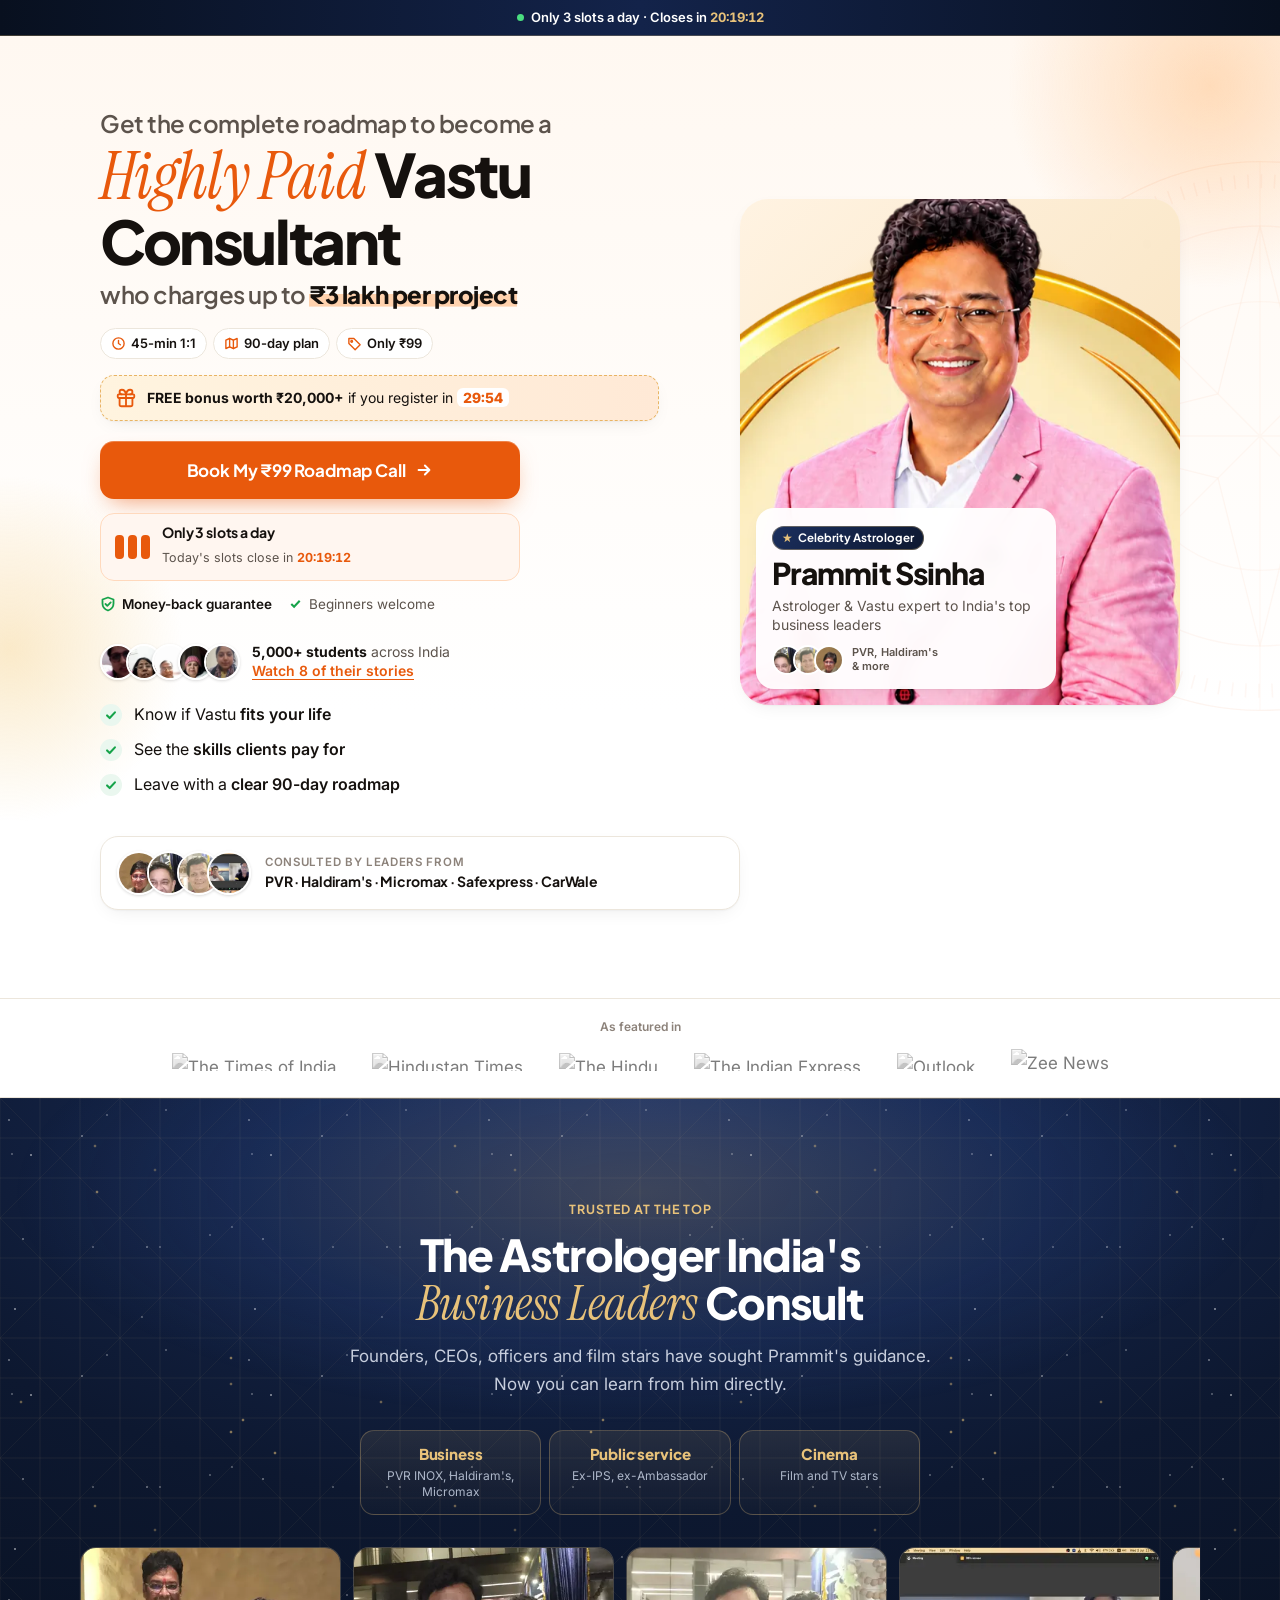
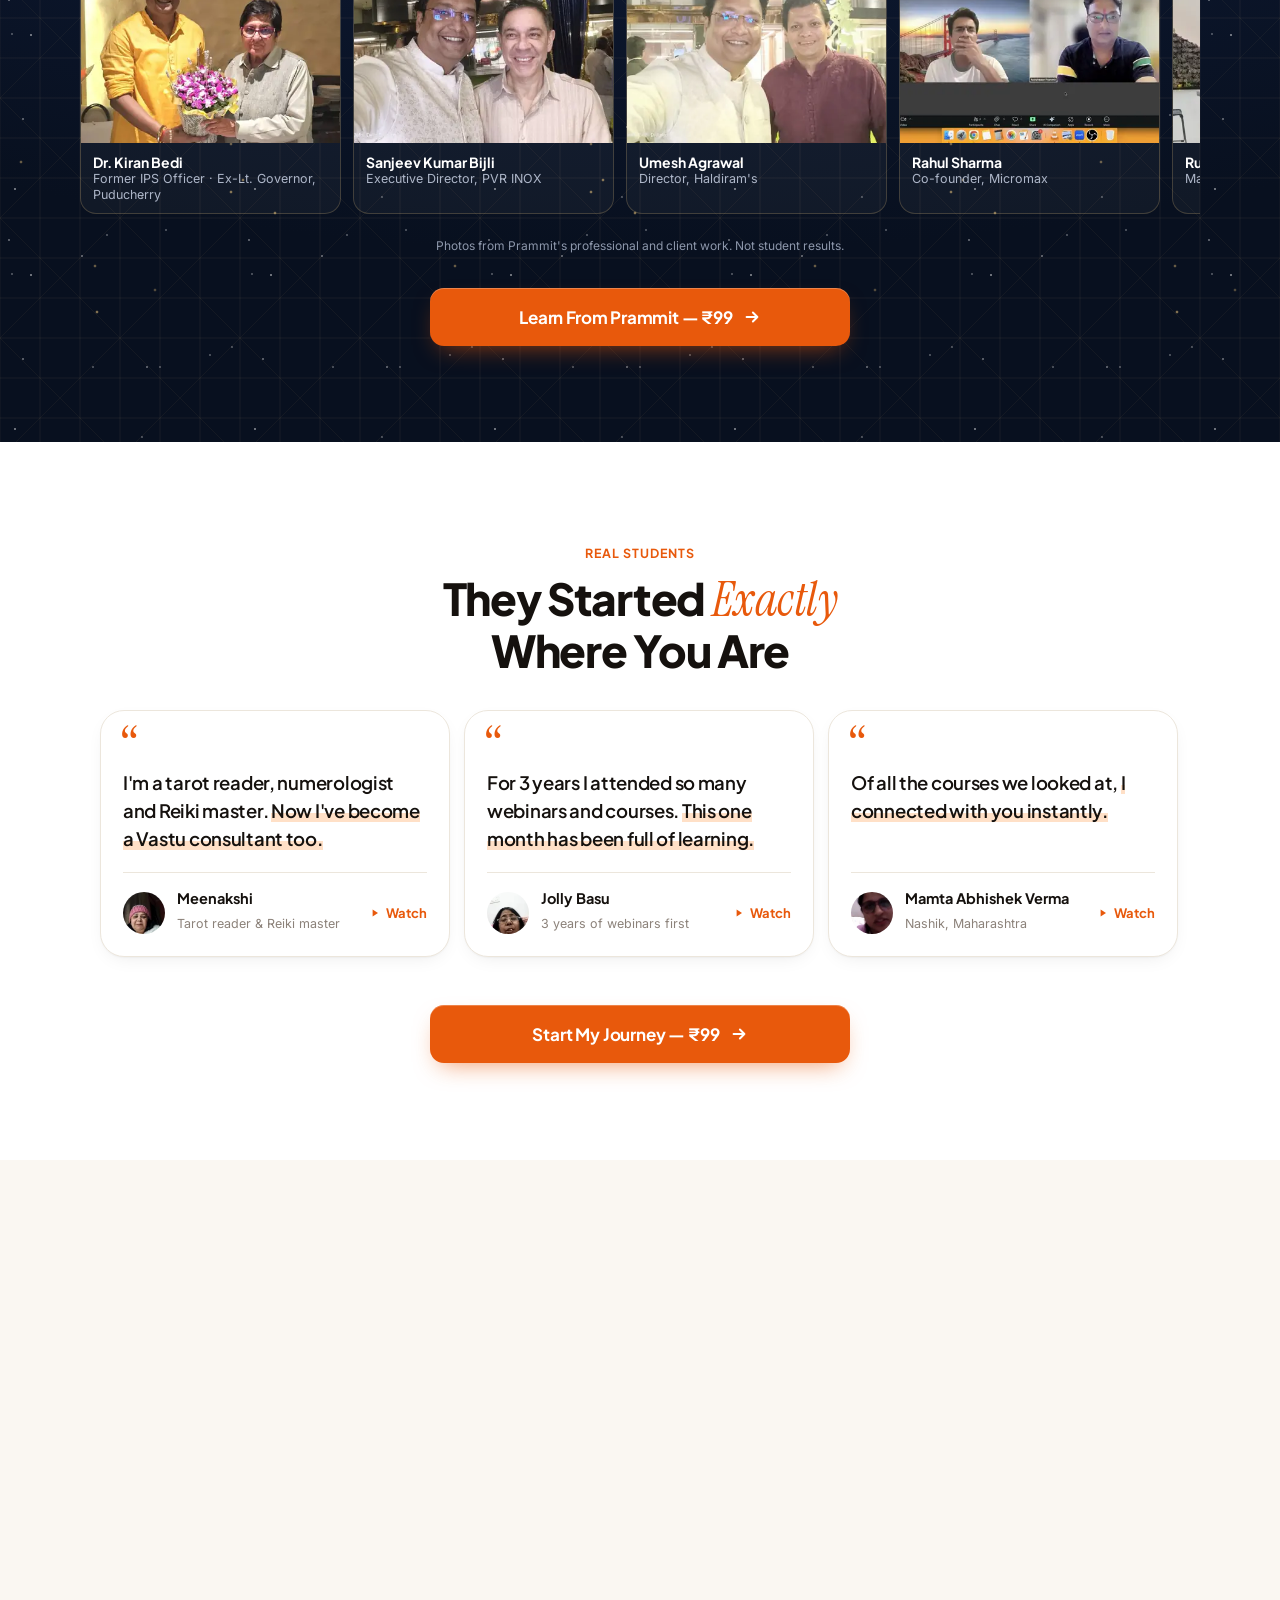
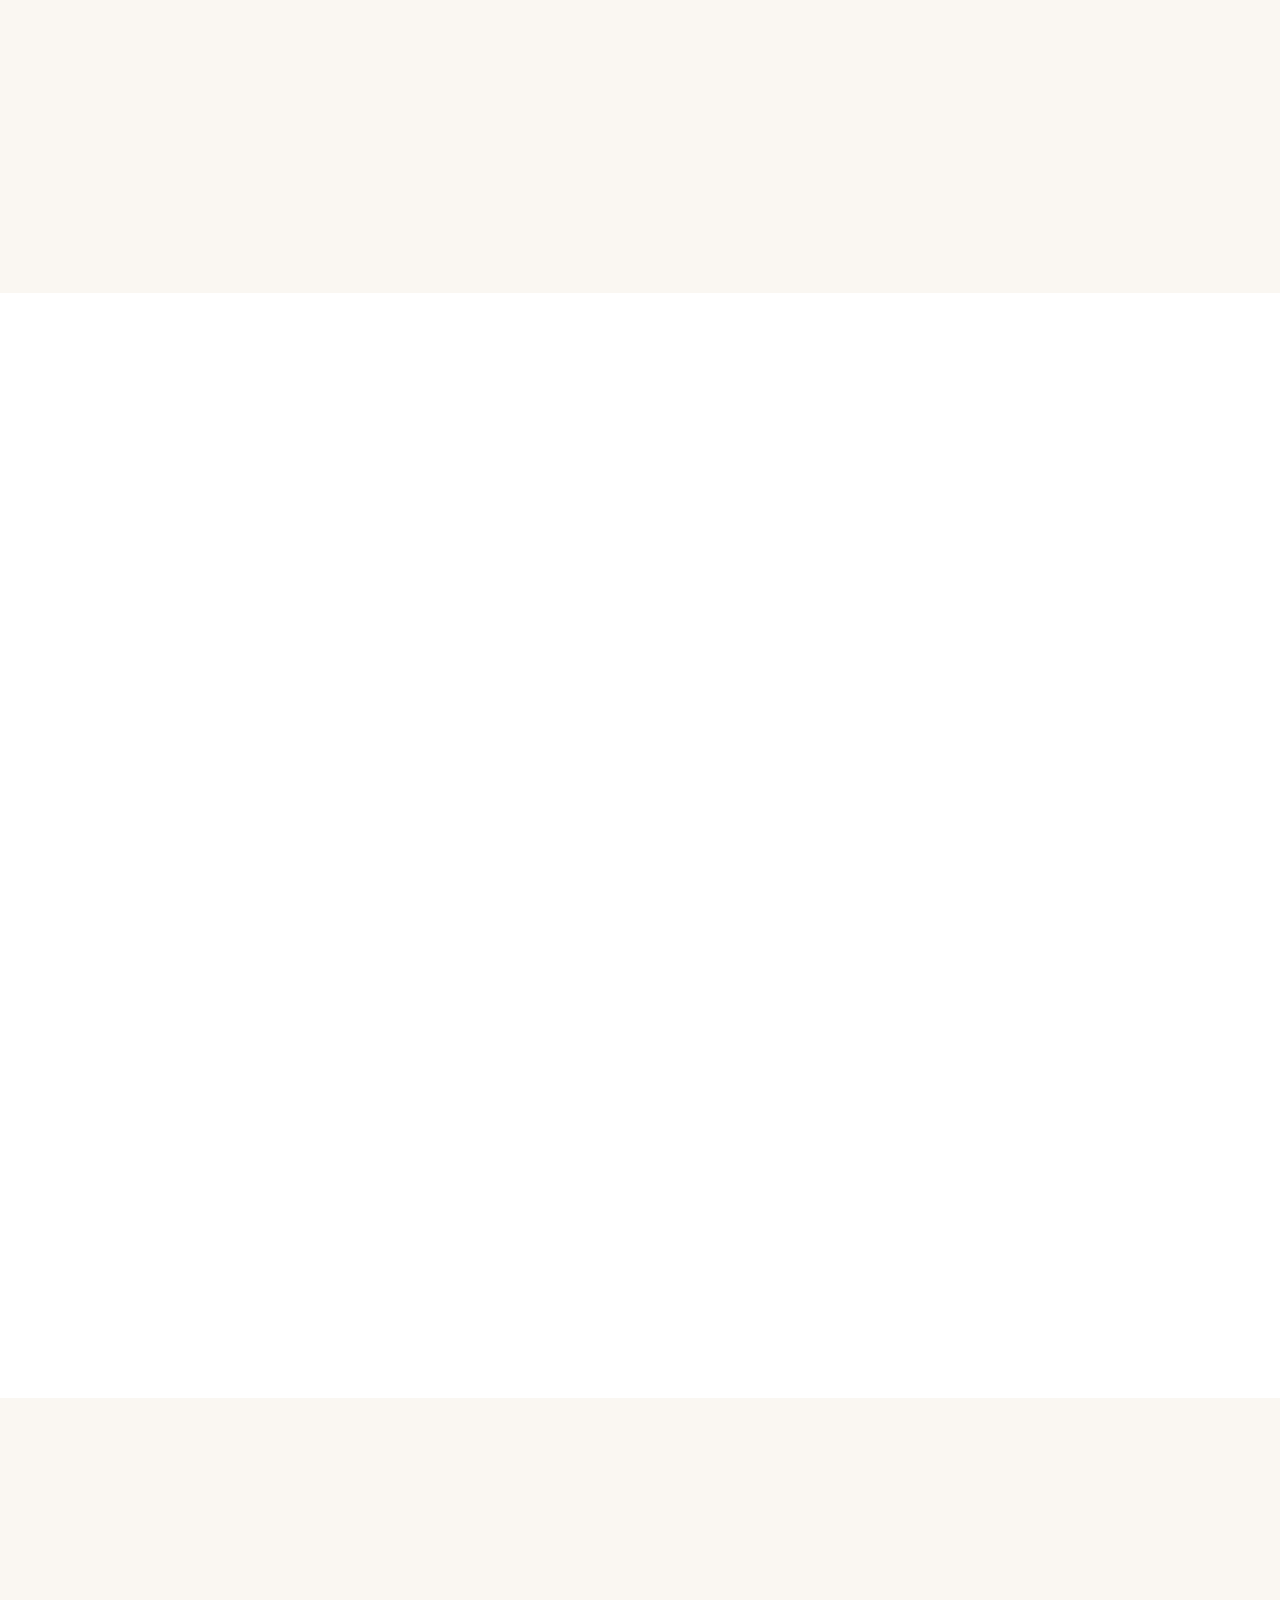
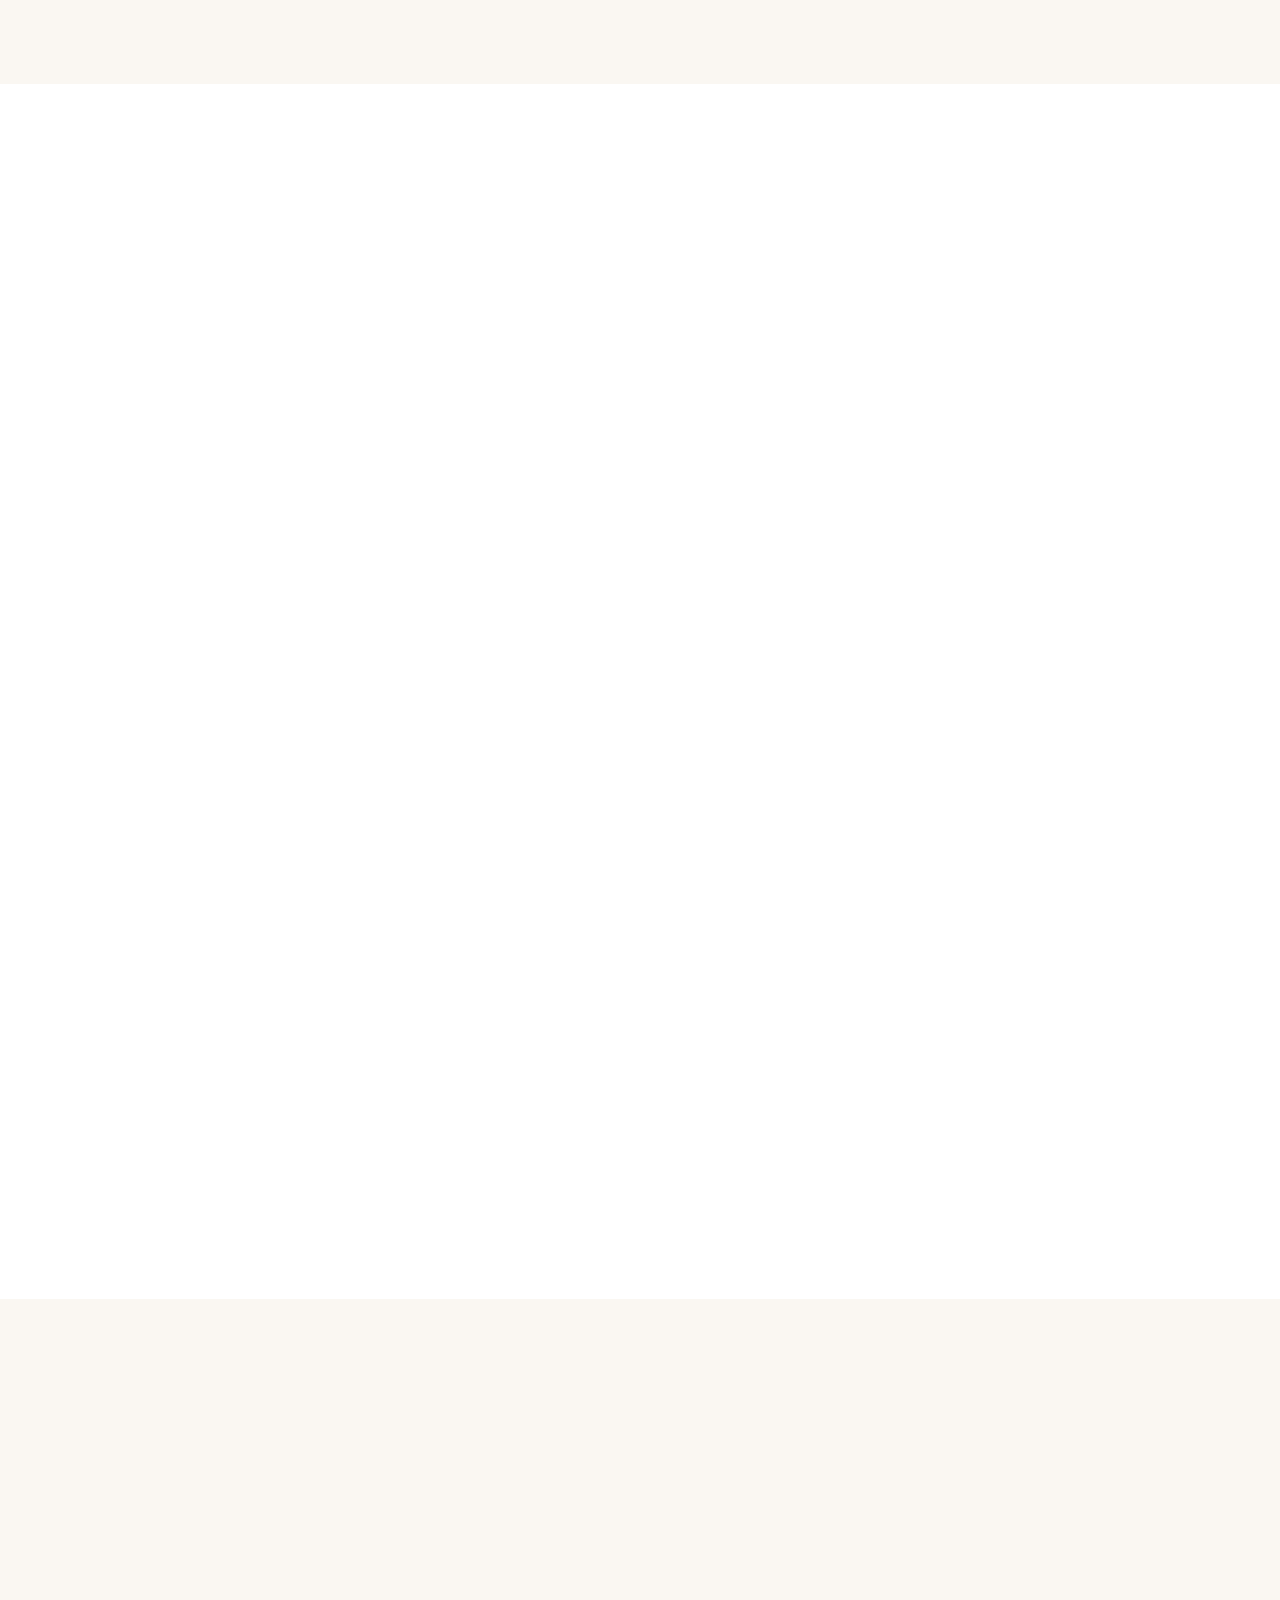
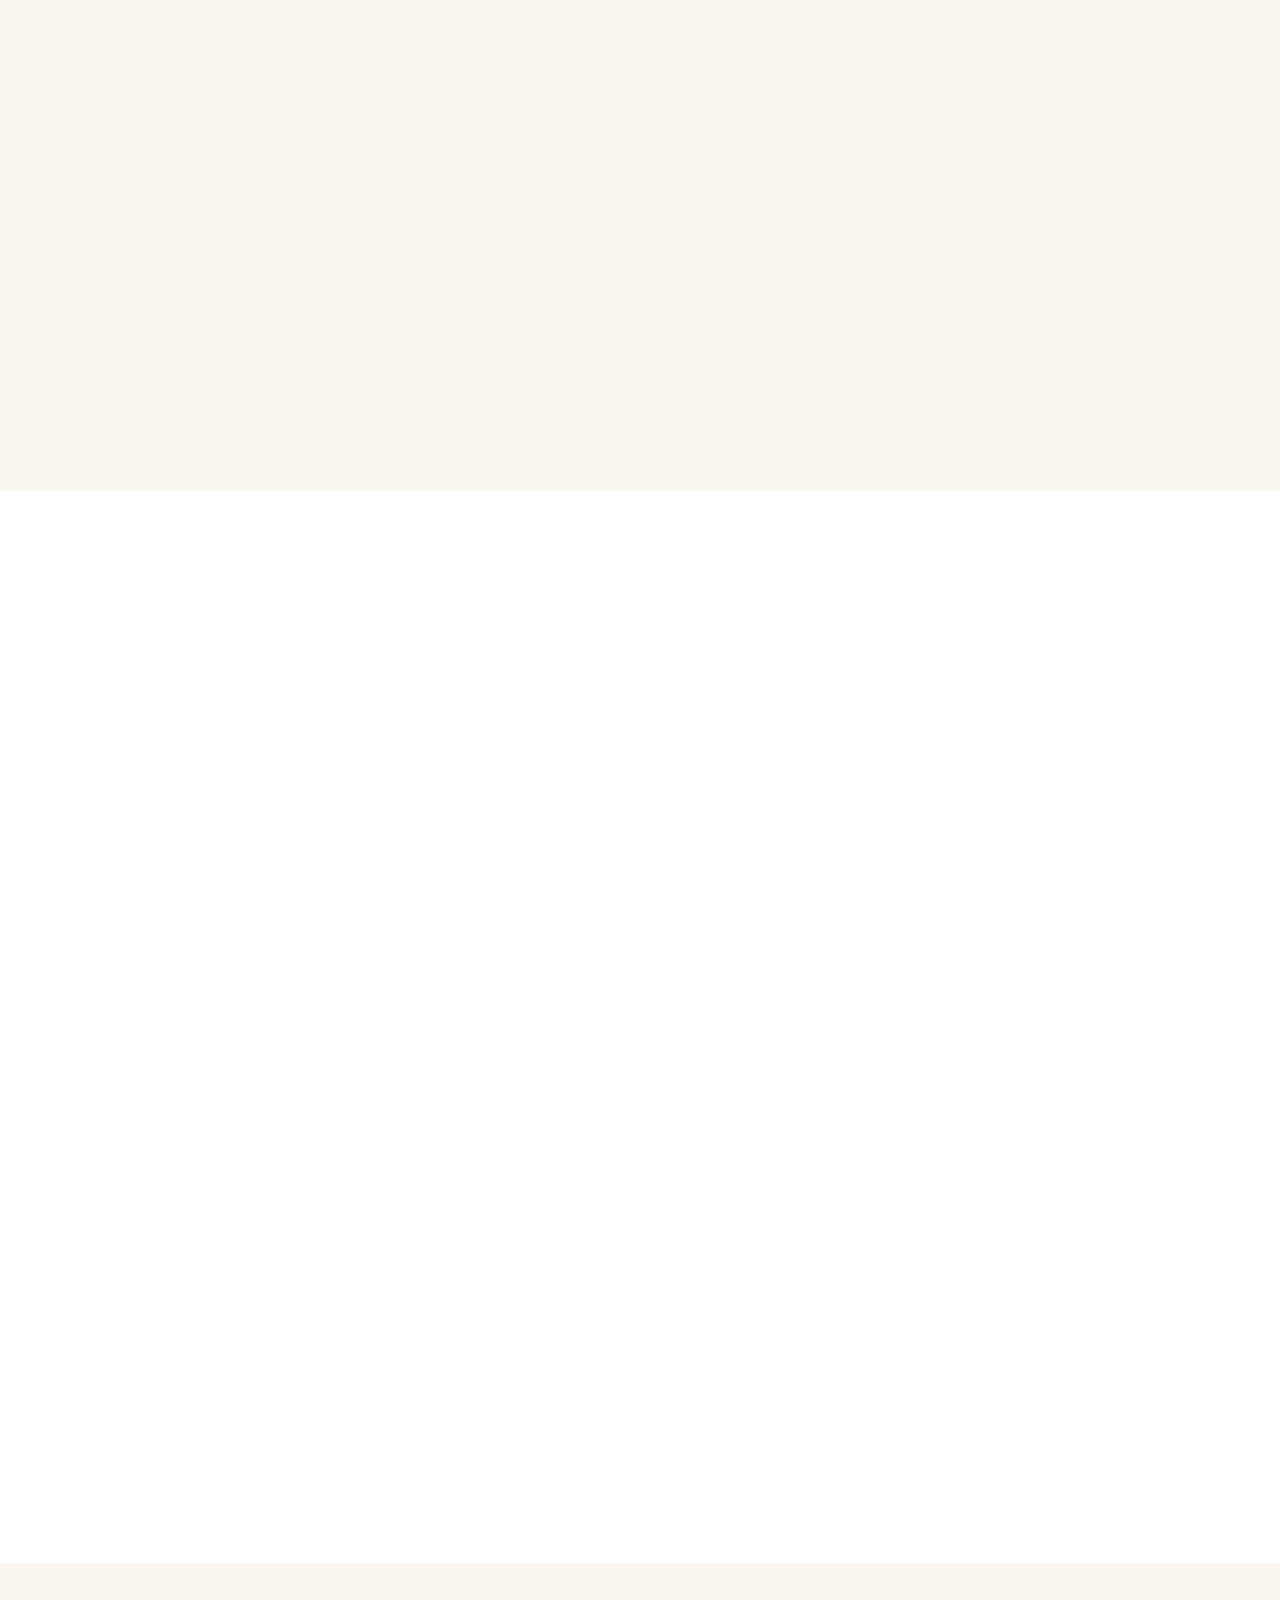
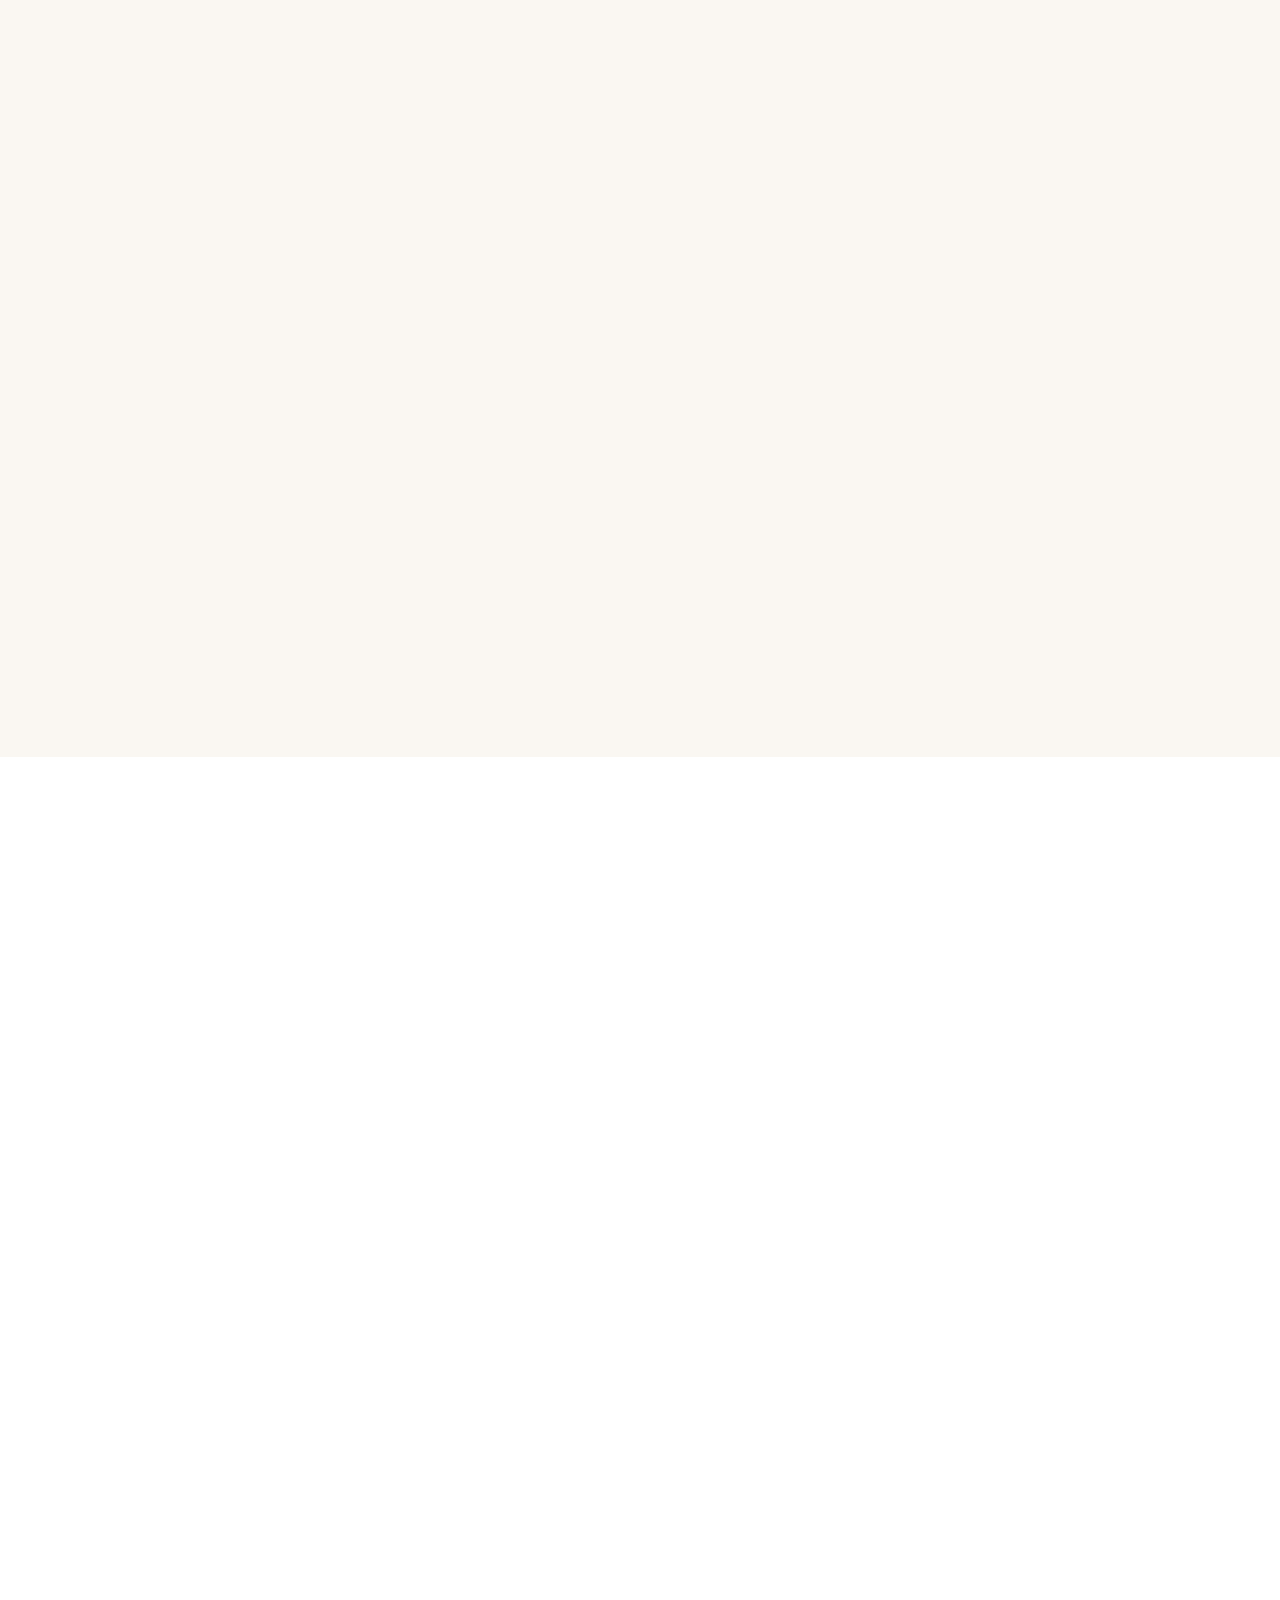
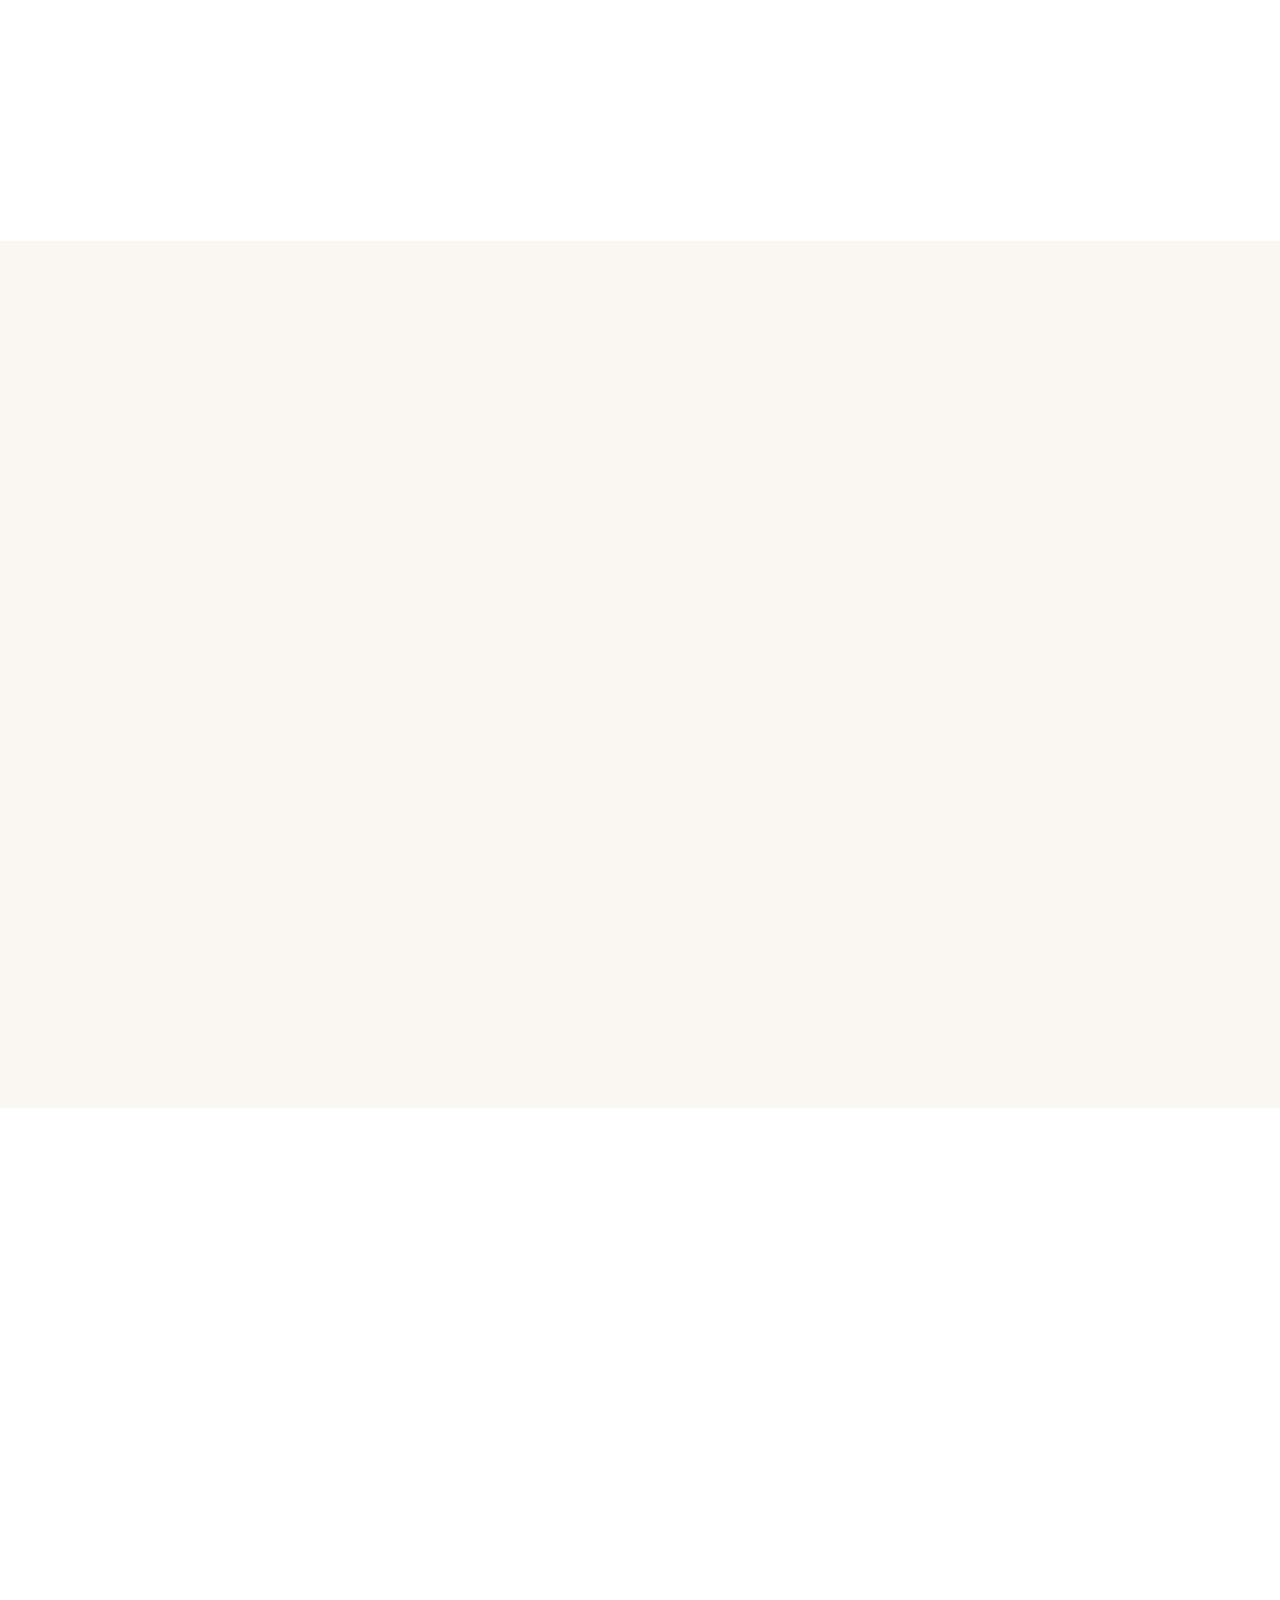
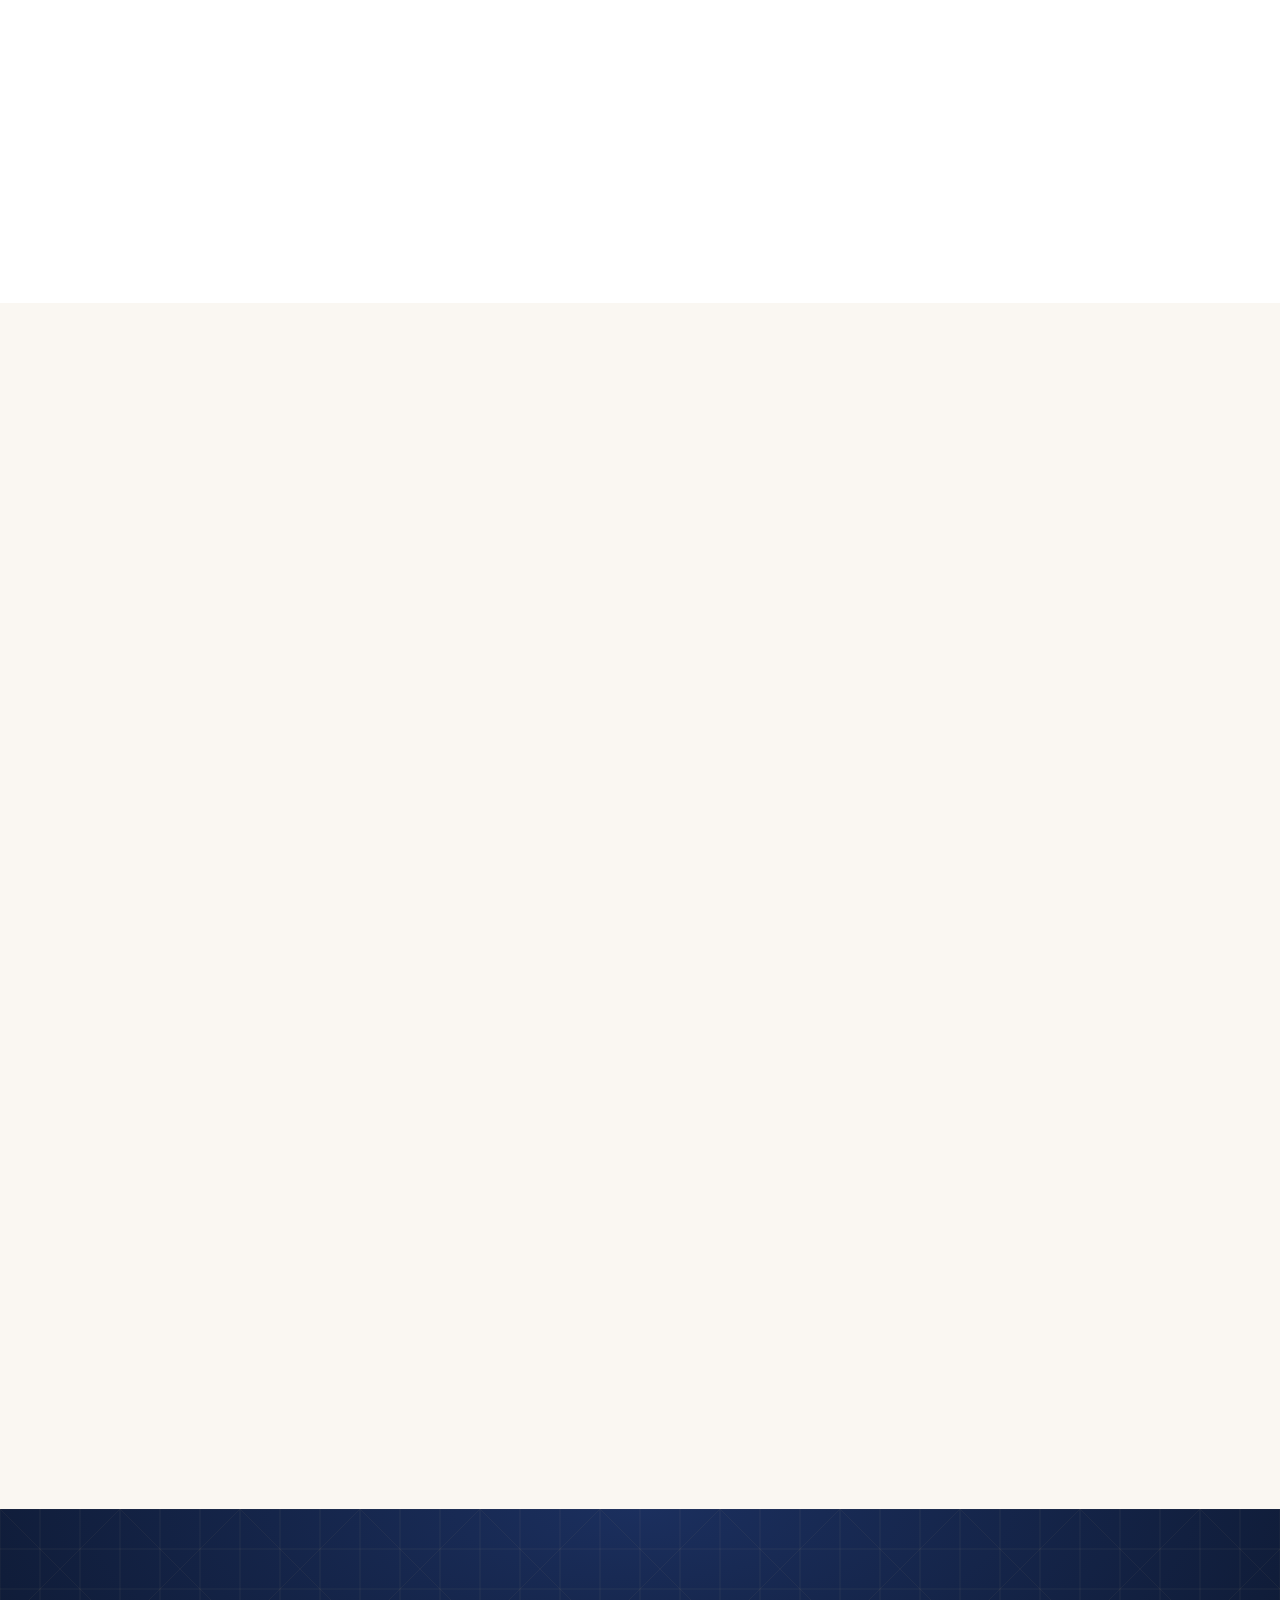
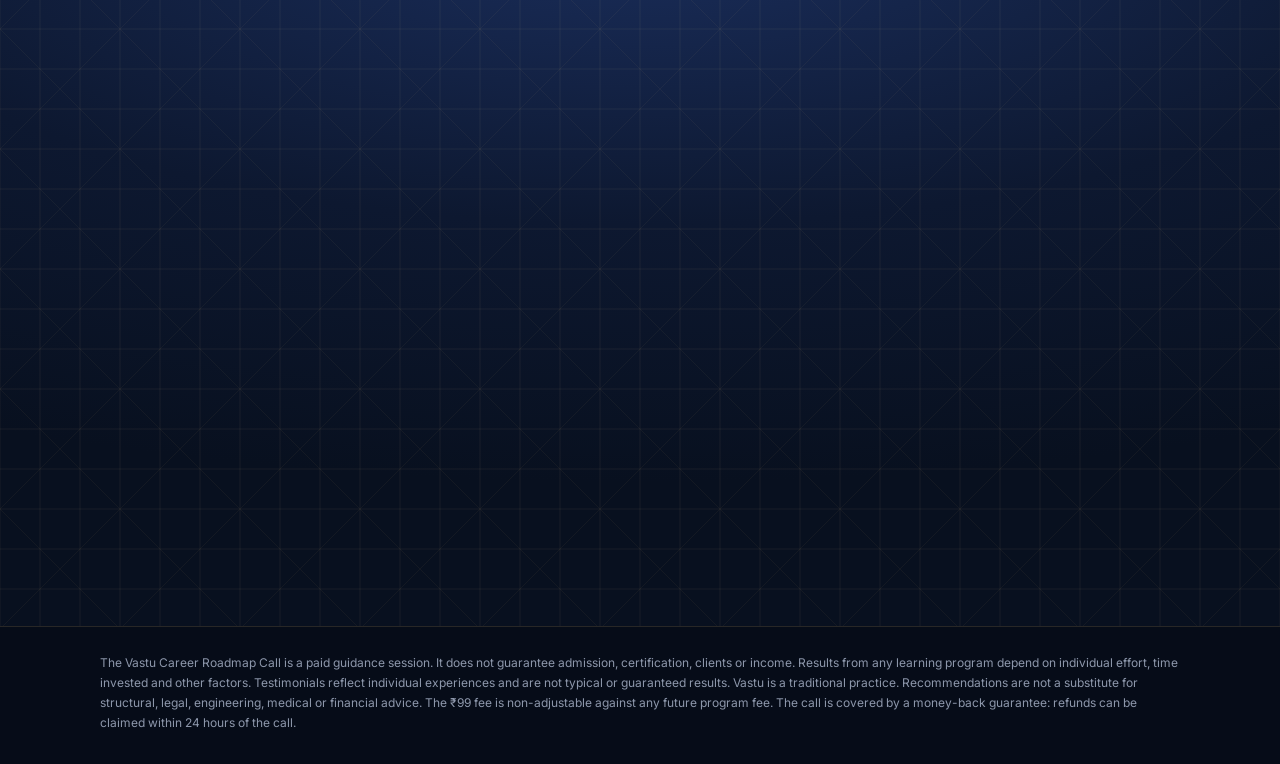
==== commit b1a9dfa1: "Update booking links from old to new URL" ====
--- a/index.html
+++ b/index.html
@@ -3700,7 +3700,7 @@
                     </svg><span><b>FREE bonus worth ₹20,000+</b> if you register in <time
                             class="bt">30:00</time></span></a>
                 <div class="cta-wrap">
-                    <a class="cta" data-cta href="https://cal.hashboard.in/r/astrohealerprammit/1-1-call-with-prammit"
+                    <a class="cta" data-cta href="https://pages.razorpay.com/pl_U4MJzaQd6HpreS/view"
                         id="heroCta">Book My ₹99 Roadmap Call <svg viewBox="0 0 20 20" fill="none" stroke="currentColor"
                             stroke-width="2.2" stroke-linecap="round" stroke-linejoin="round">
                             <path d="M4 10h12M11 5l5 5-5 5" />
@@ -3838,7 +3838,7 @@
             </div>
             <p class="fine">Photos from Prammit's professional and client work. Not student results.</p>
             <div class="cta-wrap">
-                <a class="cta" data-cta href="https://cal.hashboard.in/r/astrohealerprammit/1-1-call-with-prammit">Learn
+                <a class="cta" data-cta href="https://pages.razorpay.com/pl_U4MJzaQd6HpreS/view">Learn
                     From Prammit — ₹99 <svg viewBox="0 0 20 20" fill="none" stroke="currentColor" stroke-width="2.2"
                         stroke-linecap="round" stroke-linejoin="round">
                         <path d="M4 10h12M11 5l5 5-5 5" />
@@ -3857,7 +3857,7 @@
             <div class="rail" id="qrail"></div>
             <div class="dots" id="qdots"></div>
             <div class="cta-wrap">
-                <a class="cta" data-cta href="https://cal.hashboard.in/r/astrohealerprammit/1-1-call-with-prammit">Start
+                <a class="cta" data-cta href="https://pages.razorpay.com/pl_U4MJzaQd6HpreS/view">Start
                     My Journey — ₹99 <svg viewBox="0 0 20 20" fill="none" stroke="currentColor" stroke-width="2.2"
                         stroke-linecap="round" stroke-linejoin="round">
                         <path d="M4 10h12M11 5l5 5-5 5" />
@@ -3890,7 +3890,7 @@
             </div>
             <p class="verdict" id="verdict">Nodded at even one? This call was made for you.</p>
             <div class="cta-wrap">
-                <a class="cta" data-cta href="https://cal.hashboard.in/r/astrohealerprammit/1-1-call-with-prammit">Yes,
+                <a class="cta" data-cta href="https://pages.razorpay.com/pl_U4MJzaQd6HpreS/view">Yes,
                     That's Me — Book Now <svg viewBox="0 0 20 20" fill="none" stroke="currentColor" stroke-width="2.2"
                         stroke-linecap="round" stroke-linejoin="round">
                         <path d="M4 10h12M11 5l5 5-5 5" />
@@ -3947,7 +3947,7 @@
                 </div>
             </div>
             <div class="cta-wrap">
-                <a class="cta" data-cta href="https://cal.hashboard.in/r/astrohealerprammit/1-1-call-with-prammit">Close
+                <a class="cta" data-cta href="https://pages.razorpay.com/pl_U4MJzaQd6HpreS/view">Close
                     the Gap — ₹99 <svg viewBox="0 0 20 20" fill="none" stroke="currentColor" stroke-width="2.2"
                         stroke-linecap="round" stroke-linejoin="round">
                         <path d="M4 10h12M11 5l5 5-5 5" />
@@ -3982,7 +3982,7 @@
                                 <time class="cd">--:--:--</time></span></span></div>
                     <div class="cta-wrap" style="margin-top:16px">
                         <a class="cta" data-cta
-                            href="https://cal.hashboard.in/r/astrohealerprammit/1-1-call-with-prammit">Yes, I Want My
+                            href="https://pages.razorpay.com/pl_U4MJzaQd6HpreS/view">Yes, I Want My
                             Roadmap <svg viewBox="0 0 20 20" fill="none" stroke="currentColor" stroke-width="2.2"
                                 stroke-linecap="round" stroke-linejoin="round">
                                 <path d="M4 10h12M11 5l5 5-5 5" />
@@ -4064,7 +4064,7 @@
                 <p class="bonus-over-msg">Your 30-minute bonus window has ended. You can still book the ₹99 call.</p>
                 <div class="cta-wrap" style="margin-top:18px">
                     <a class="cta" data-cta
-                        href="https://cal.hashboard.in/r/astrohealerprammit/1-1-call-with-prammit"><span
+                        href="https://pages.razorpay.com/pl_U4MJzaQd6HpreS/view"><span
                             class="bonus-on">Claim My Call + Free Bonus</span><span class="bonus-off">Book My ₹99
                             Roadmap Call</span> <svg viewBox="0 0 20 20" fill="none" stroke="currentColor"
                             stroke-width="2.2" stroke-linecap="round" stroke-linejoin="round">
@@ -4196,7 +4196,7 @@
             </div>
             <div class="cta-wrap">
                 <a class="cta" data-cta
-                    href="https://cal.hashboard.in/r/astrohealerprammit/1-1-call-with-prammit">Reserve My 45 Minutes
+                    href="https://pages.razorpay.com/pl_U4MJzaQd6HpreS/view">Reserve My 45 Minutes
                     <svg viewBox="0 0 20 20" fill="none" stroke="currentColor" stroke-width="2.2" stroke-linecap="round"
                         stroke-linejoin="round">
                         <path d="M4 10h12M11 5l5 5-5 5" />
@@ -4267,7 +4267,7 @@
                 <p>Less than a pizza. It could save you months and the wrong course.</p>
             </div>
             <div class="cta-wrap">
-                <a class="cta" data-cta href="https://cal.hashboard.in/r/astrohealerprammit/1-1-call-with-prammit">Book
+                <a class="cta" data-cta href="https://pages.razorpay.com/pl_U4MJzaQd6HpreS/view">Book
                     My ₹99 Roadmap Call <svg viewBox="0 0 20 20" fill="none" stroke="currentColor" stroke-width="2.2"
                         stroke-linecap="round" stroke-linejoin="round">
                         <path d="M4 10h12M11 5l5 5-5 5" />
@@ -4295,7 +4295,7 @@
                         <path d="M4 10h12M11 5l5 5-5 5" />
                     </svg></button></div>
             <div class="cta-wrap">
-                <a class="cta" data-cta href="https://cal.hashboard.in/r/astrohealerprammit/1-1-call-with-prammit">I'm
+                <a class="cta" data-cta href="https://pages.razorpay.com/pl_U4MJzaQd6HpreS/view">I'm
                     Ready — Book My Call <svg viewBox="0 0 20 20" fill="none" stroke="currentColor" stroke-width="2.2"
                         stroke-linecap="round" stroke-linejoin="round">
                         <path d="M4 10h12M11 5l5 5-5 5" />
@@ -4327,7 +4327,7 @@
                 </ul>
             </div>
             <div class="cta-wrap">
-                <a class="cta" data-cta href="https://cal.hashboard.in/r/astrohealerprammit/1-1-call-with-prammit">See
+                <a class="cta" data-cta href="https://pages.razorpay.com/pl_U4MJzaQd6HpreS/view">See
                     If Vastu Fits Me — ₹99 <svg viewBox="0 0 20 20" fill="none" stroke="currentColor" stroke-width="2.2"
                         stroke-linecap="round" stroke-linejoin="round">
                         <path d="M4 10h12M11 5l5 5-5 5" />
@@ -4421,7 +4421,7 @@
             </div>
 
             <div class="cta-wrap">
-                <a class="cta" data-cta href="https://cal.hashboard.in/r/astrohealerprammit/1-1-call-with-prammit">Get
+                <a class="cta" data-cta href="https://pages.razorpay.com/pl_U4MJzaQd6HpreS/view">Get
                     My Path Mapped by Prammit <svg viewBox="0 0 20 20" fill="none" stroke="currentColor"
                         stroke-width="2.2" stroke-linecap="round" stroke-linejoin="round">
                         <path d="M4 10h12M11 5l5 5-5 5" />
@@ -4453,7 +4453,7 @@
                 </ul>
             </div>
             <div class="cta-wrap">
-                <a class="cta" data-cta href="https://cal.hashboard.in/r/astrohealerprammit/1-1-call-with-prammit">Fair
+                <a class="cta" data-cta href="https://pages.razorpay.com/pl_U4MJzaQd6HpreS/view">Fair
                     Enough — Book for ₹99 <svg viewBox="0 0 20 20" fill="none" stroke="currentColor" stroke-width="2.2"
                         stroke-linecap="round" stroke-linejoin="round">
                         <path d="M4 10h12M11 5l5 5-5 5" />
@@ -4506,7 +4506,7 @@
             <p class="statement" style="margin:28px auto 0">One wrong course costs thousands. <em class="it">₹99 helps
                     you avoid it.</em></p>
             <div class="cta-wrap">
-                <a class="cta" data-cta href="https://cal.hashboard.in/r/astrohealerprammit/1-1-call-with-prammit">Avoid
+                <a class="cta" data-cta href="https://pages.razorpay.com/pl_U4MJzaQd6HpreS/view">Avoid
                     the Wrong Course <svg viewBox="0 0 20 20" fill="none" stroke="currentColor" stroke-width="2.2"
                         stroke-linecap="round" stroke-linejoin="round">
                         <path d="M4 10h12M11 5l5 5-5 5" />
@@ -4585,7 +4585,7 @@
                 </details>
             </div>
             <div class="cta-wrap">
-                <a class="cta" data-cta href="https://cal.hashboard.in/r/astrohealerprammit/1-1-call-with-prammit">All
+                <a class="cta" data-cta href="https://pages.razorpay.com/pl_U4MJzaQd6HpreS/view">All
                     Clear — Book Now <svg viewBox="0 0 20 20" fill="none" stroke="currentColor" stroke-width="2.2"
                         stroke-linecap="round" stroke-linejoin="round">
                         <path d="M4 10h12M11 5l5 5-5 5" />
@@ -4608,7 +4608,7 @@
                 <div class="slots on-dark"><span class="slot-dots" aria-hidden="true"><i></i><i></i><i></i></span><span
                         class="slot-txt"><b class="slot-title">Only 3 slots a day</b><span>Today's slots close in <time
                                 class="cd">--:--:--</time></span></span></div>
-                <a class="cta" data-cta href="https://cal.hashboard.in/r/astrohealerprammit/1-1-call-with-prammit">Book
+                <a class="cta" data-cta href="https://pages.razorpay.com/pl_U4MJzaQd6HpreS/view">Book
                     My ₹99 Vastu Career Roadmap Call <svg viewBox="0 0 20 20" fill="none" stroke="currentColor"
                         stroke-width="2.2" stroke-linecap="round" stroke-linejoin="round">
                         <path d="M4 10h12M11 5l5 5-5 5" />
@@ -4644,7 +4644,7 @@
     <div class="sticky" id="sticky" aria-hidden="true">
         <div class="s-meta"><b>₹99</b><small class="s-slots"><span class="bonus-on">🎁 Bonus ends <time
                         class="bt">30:00</time></span><span class="bonus-off">3 slots a day</span></small></div>
-        <a class="cta" data-cta href="https://cal.hashboard.in/r/astrohealerprammit/1-1-call-with-prammit"
+        <a class="cta" data-cta href="https://pages.razorpay.com/pl_U4MJzaQd6HpreS/view"
             tabindex="-1">Book My ₹99 Roadmap Call</a>
     </div>
 
@@ -4679,7 +4679,7 @@
                     <path d="M12 8v13M19 12v7a2 2 0 0 1-2 2H7a2 2 0 0 1-2-2v-7" />
                     <path d="M7.5 8a2.5 2.5 0 0 1 0-5C11 3 12 8 12 8s1-5 4.5-5a2.5 2.5 0 0 1 0 5" />
                 </svg><span><b>+ FREE ₹20,000+ book library</b> if you book in <time class="bt">30:00</time></span></p>
-            <a class="cta" data-cta href="https://cal.hashboard.in/r/astrohealerprammit/1-1-call-with-prammit"
+            <a class="cta" data-cta href="https://pages.razorpay.com/pl_U4MJzaQd6HpreS/view"
                 id="xpCta">Claim My ₹99 Call <svg viewBox="0 0 20 20" fill="none" stroke="currentColor"
                     stroke-width="2.2" stroke-linecap="round" stroke-linejoin="round">
                     <path d="M4 10h12M11 5l5 5-5 5" />
@@ -4695,7 +4695,7 @@
 
     <script>
         /* ===== CONFIG: set your checkout / booking link (Razorpay, Cosmofeed, Calendly, etc.) ===== */
-        const BOOKING_URL = "https://cal.hashboard.in/r/astrohealerprammit/1-1-call-with-prammit";
+        const BOOKING_URL = "https://pages.razorpay.com/pl_U4MJzaQd6HpreS/view";
 
         /* Authority cards in the popup bubble (titles from lp.astrohealerprammit.in). img = file in assets/leaders/ */
         const LEADERS = [
@@ -4938,4 +4938,4 @@
     </script>
 </body>
 
-</html>+</html>
